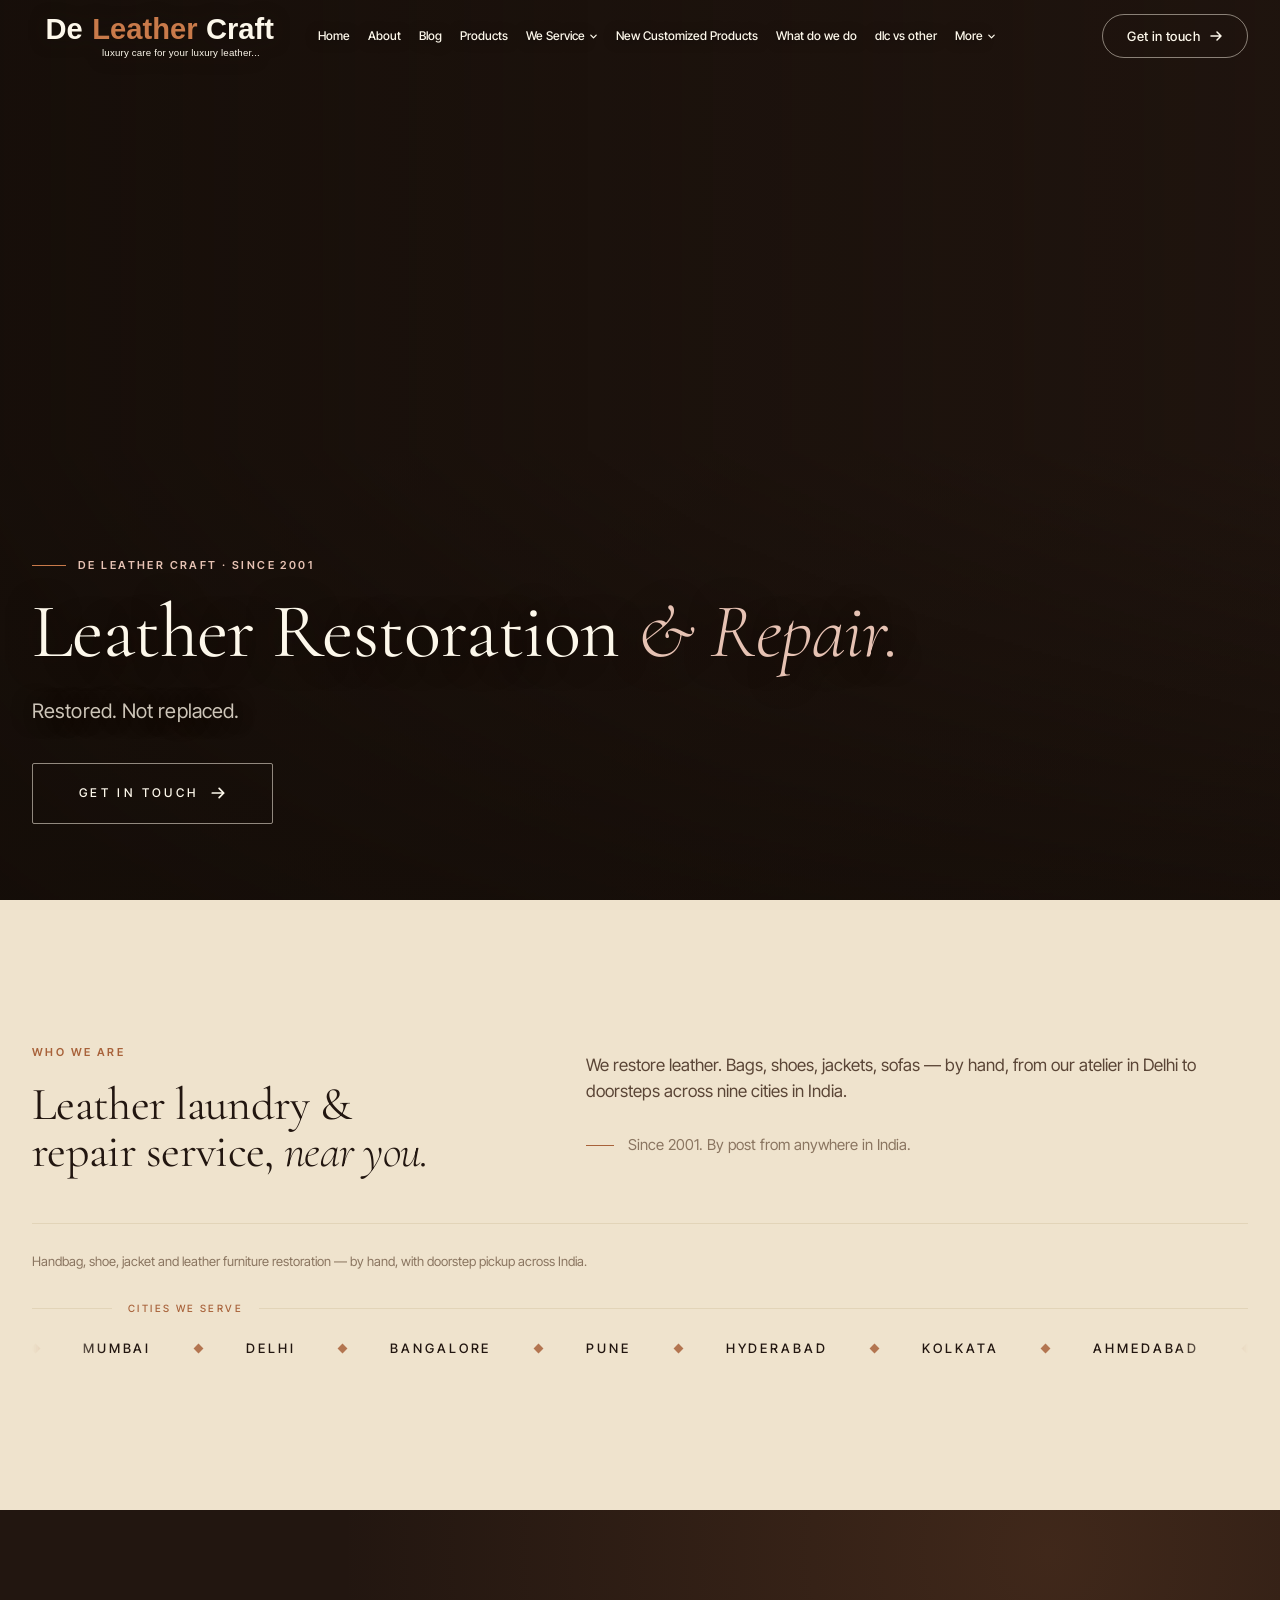
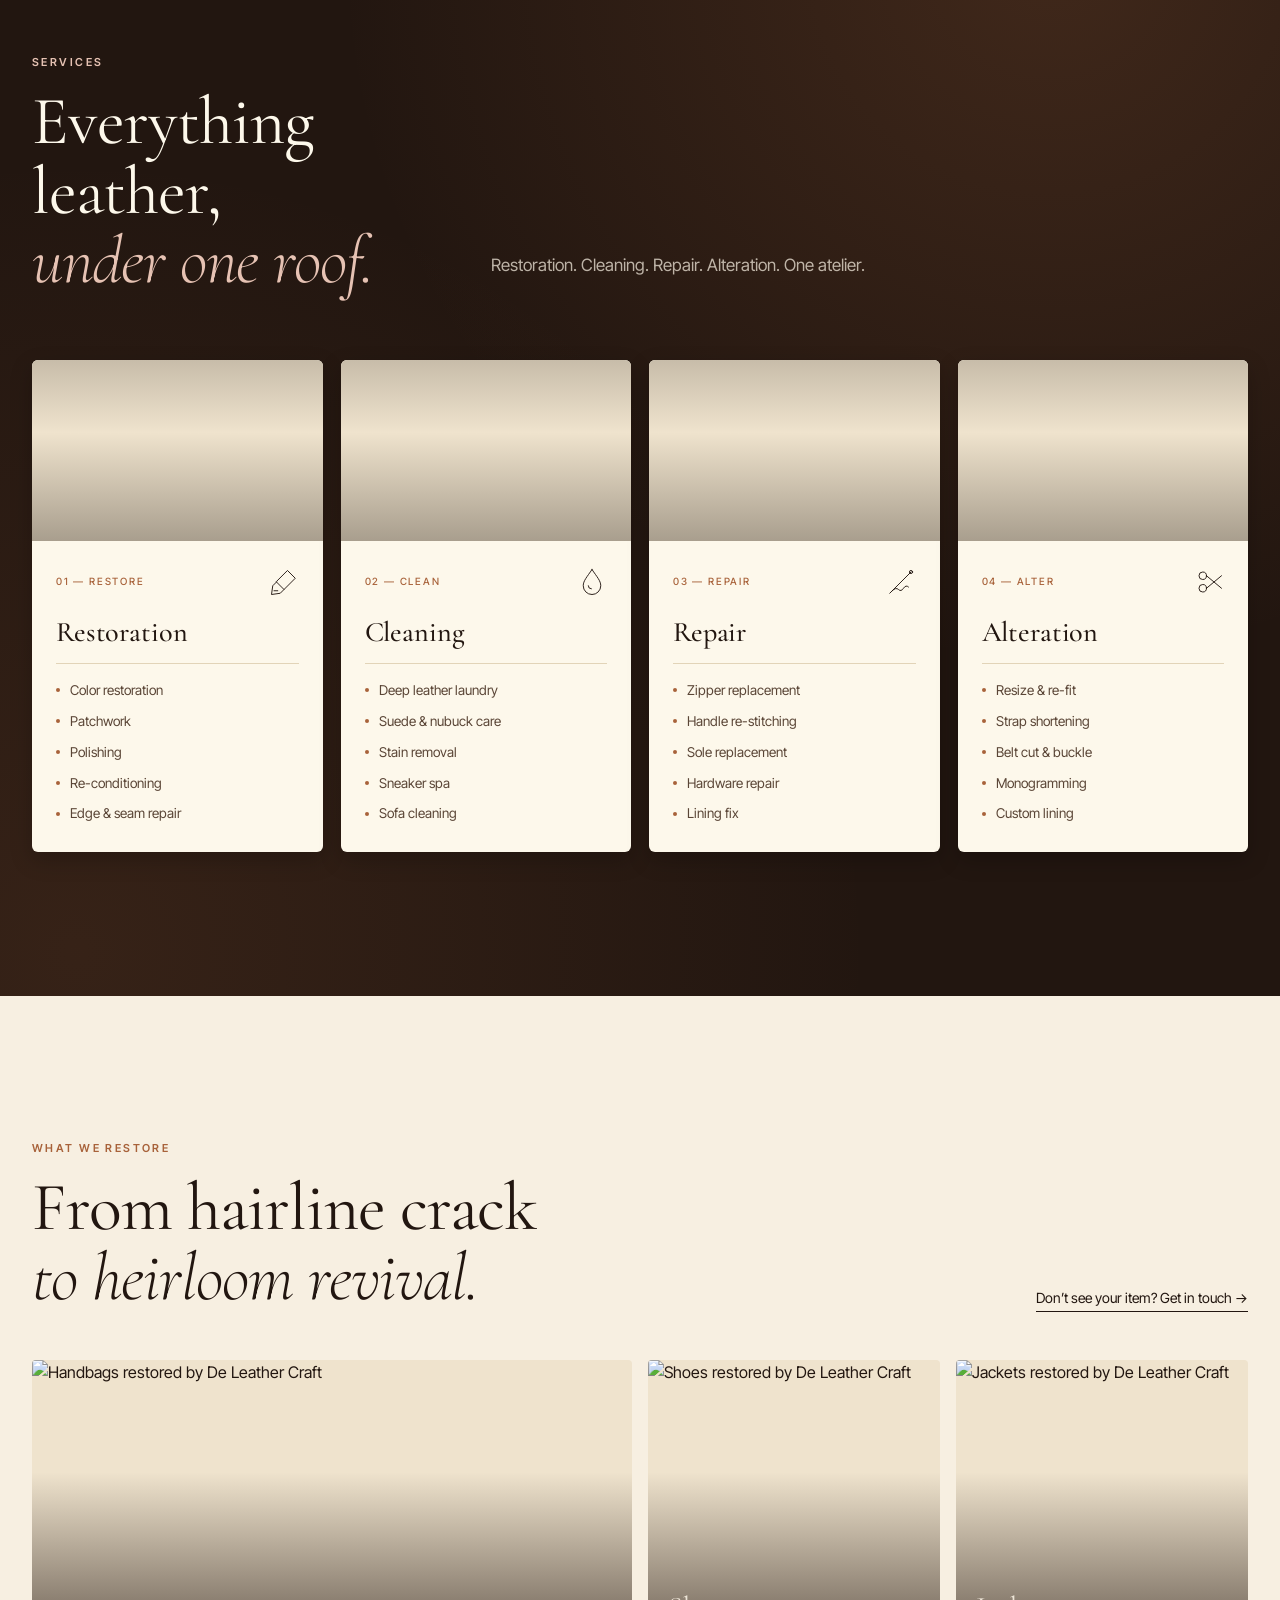
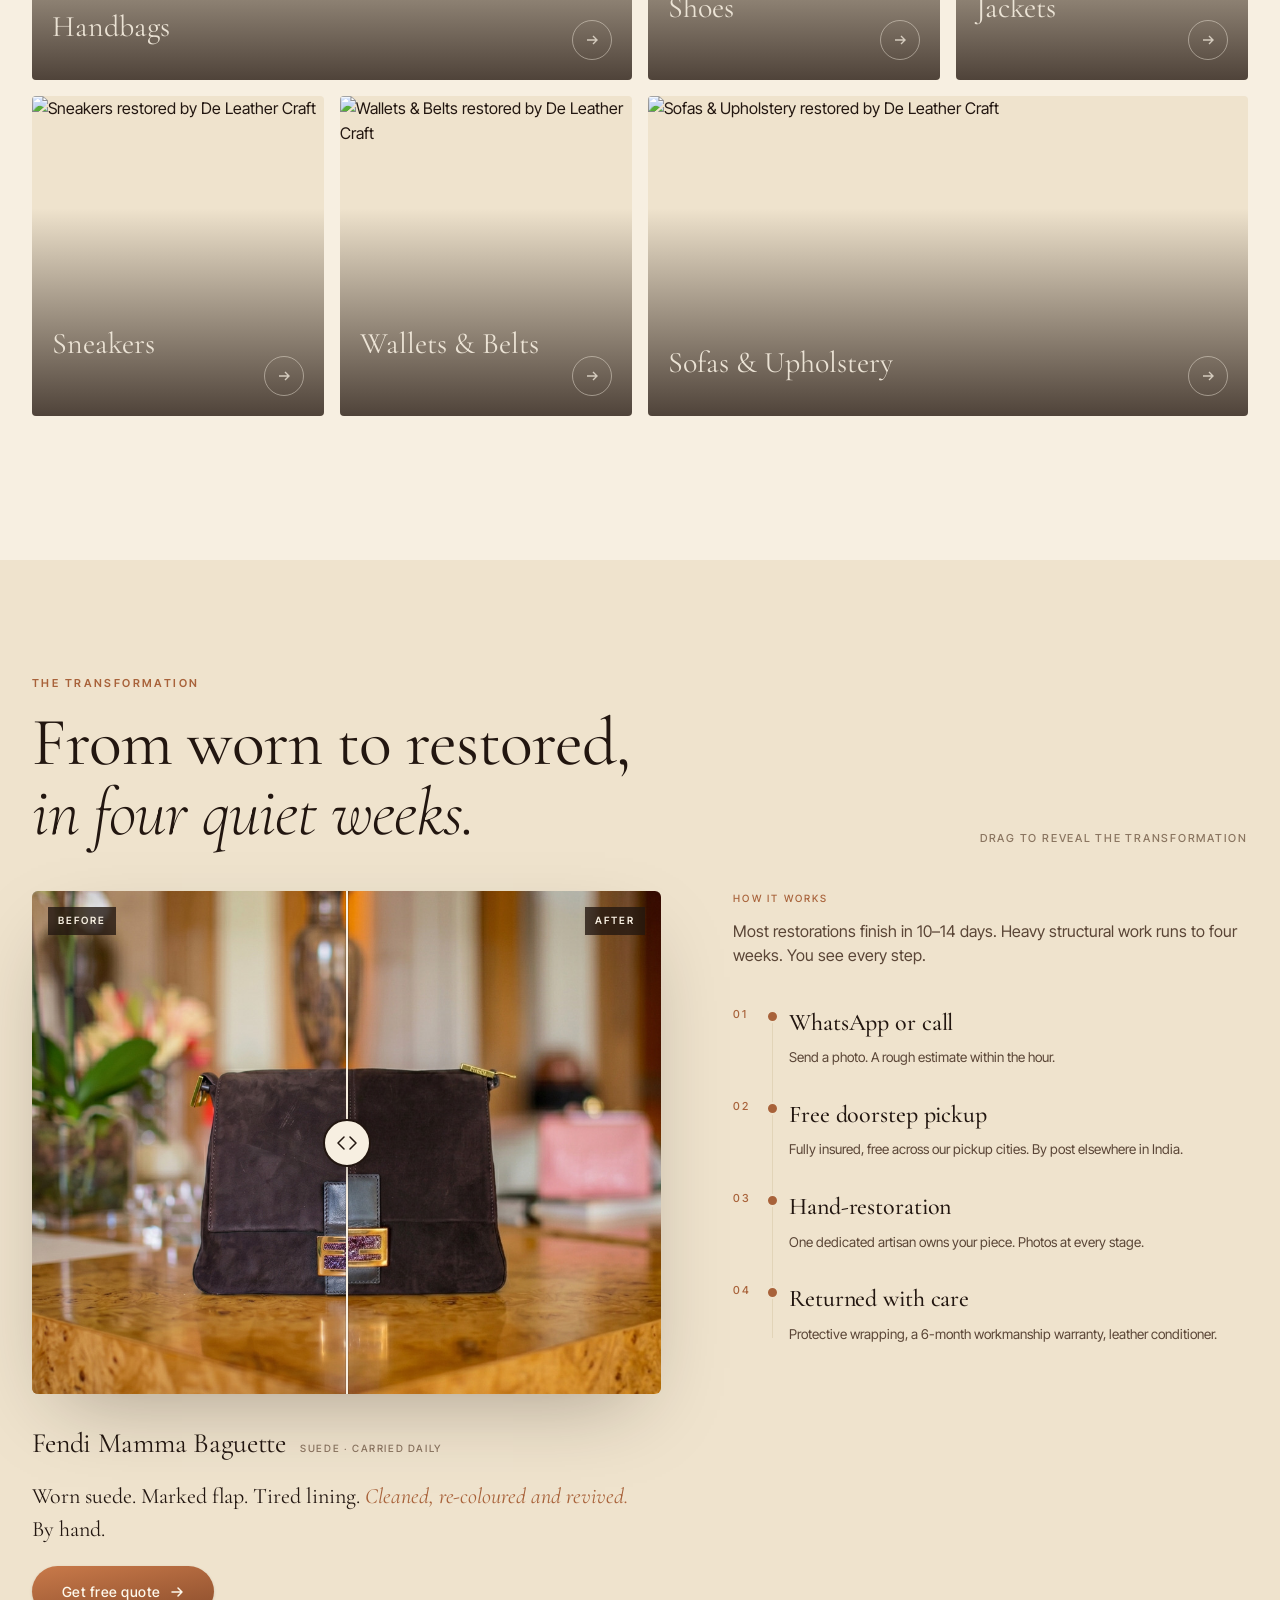
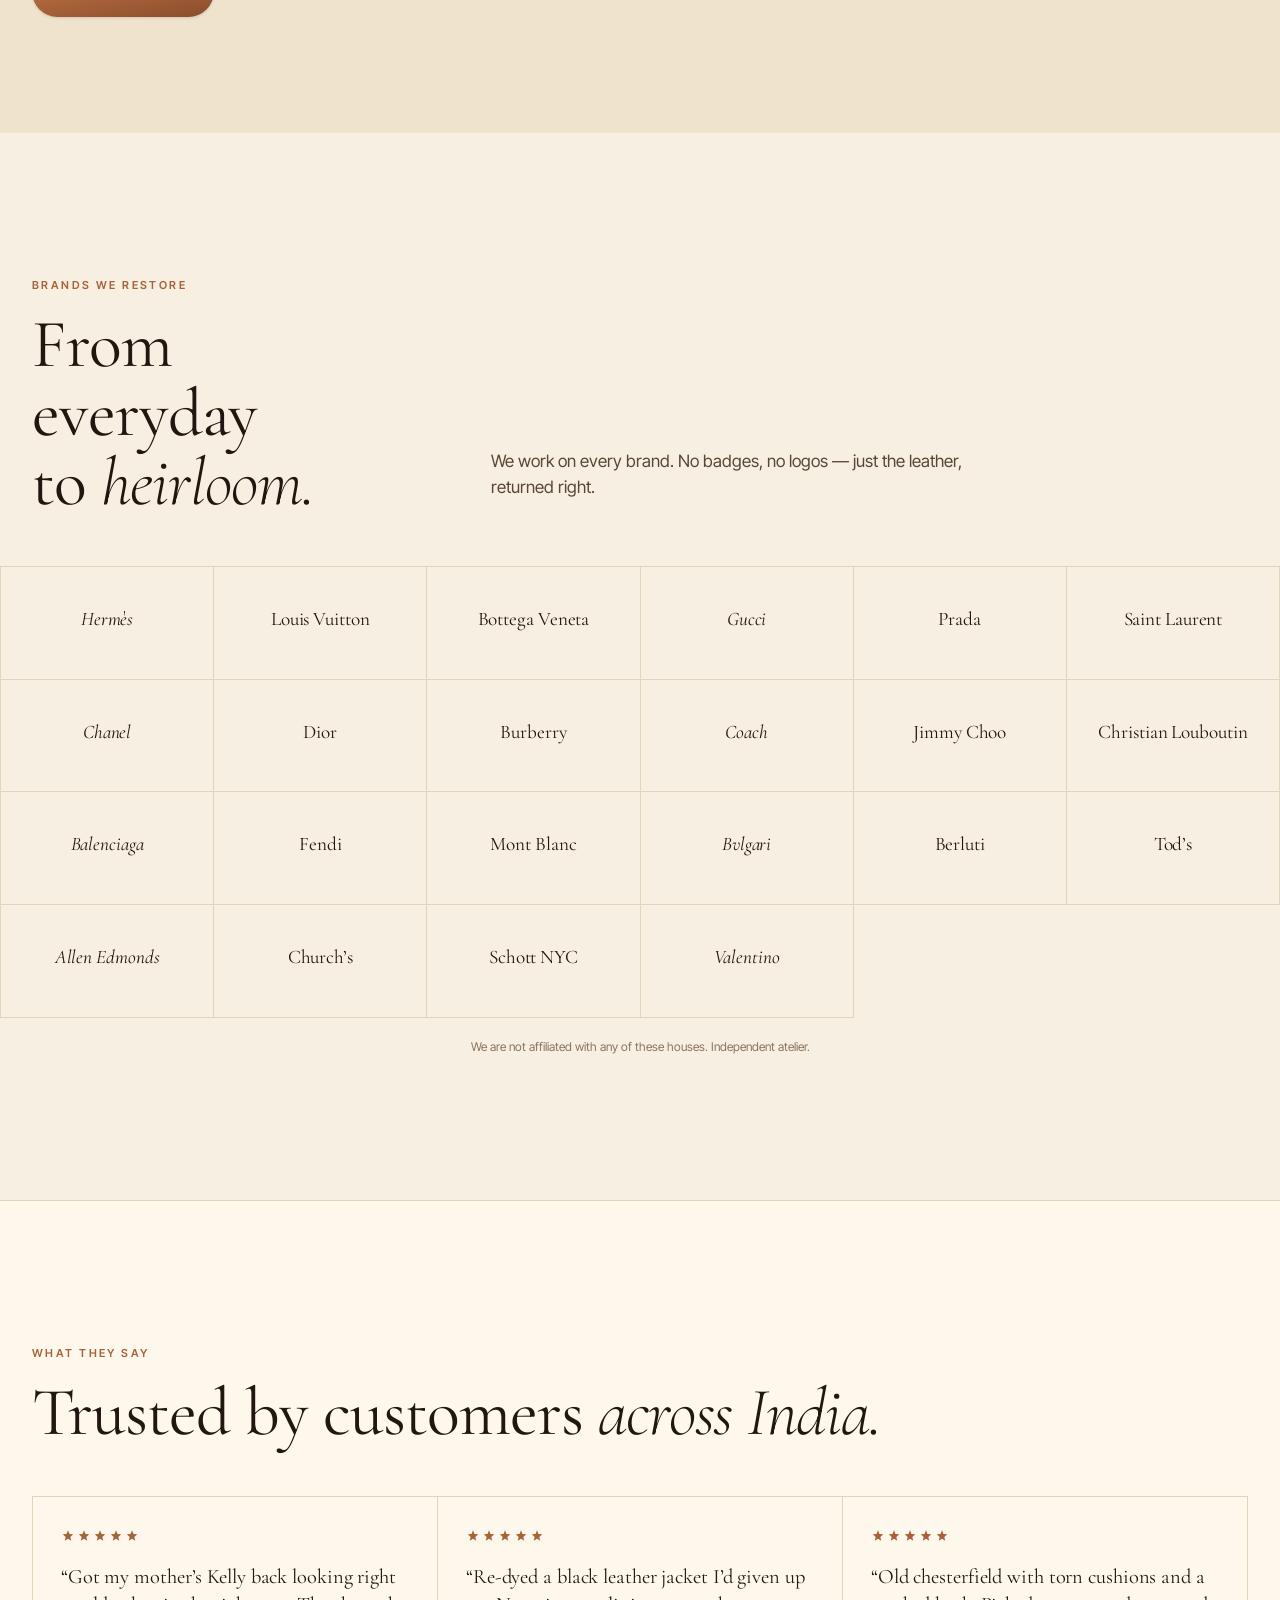
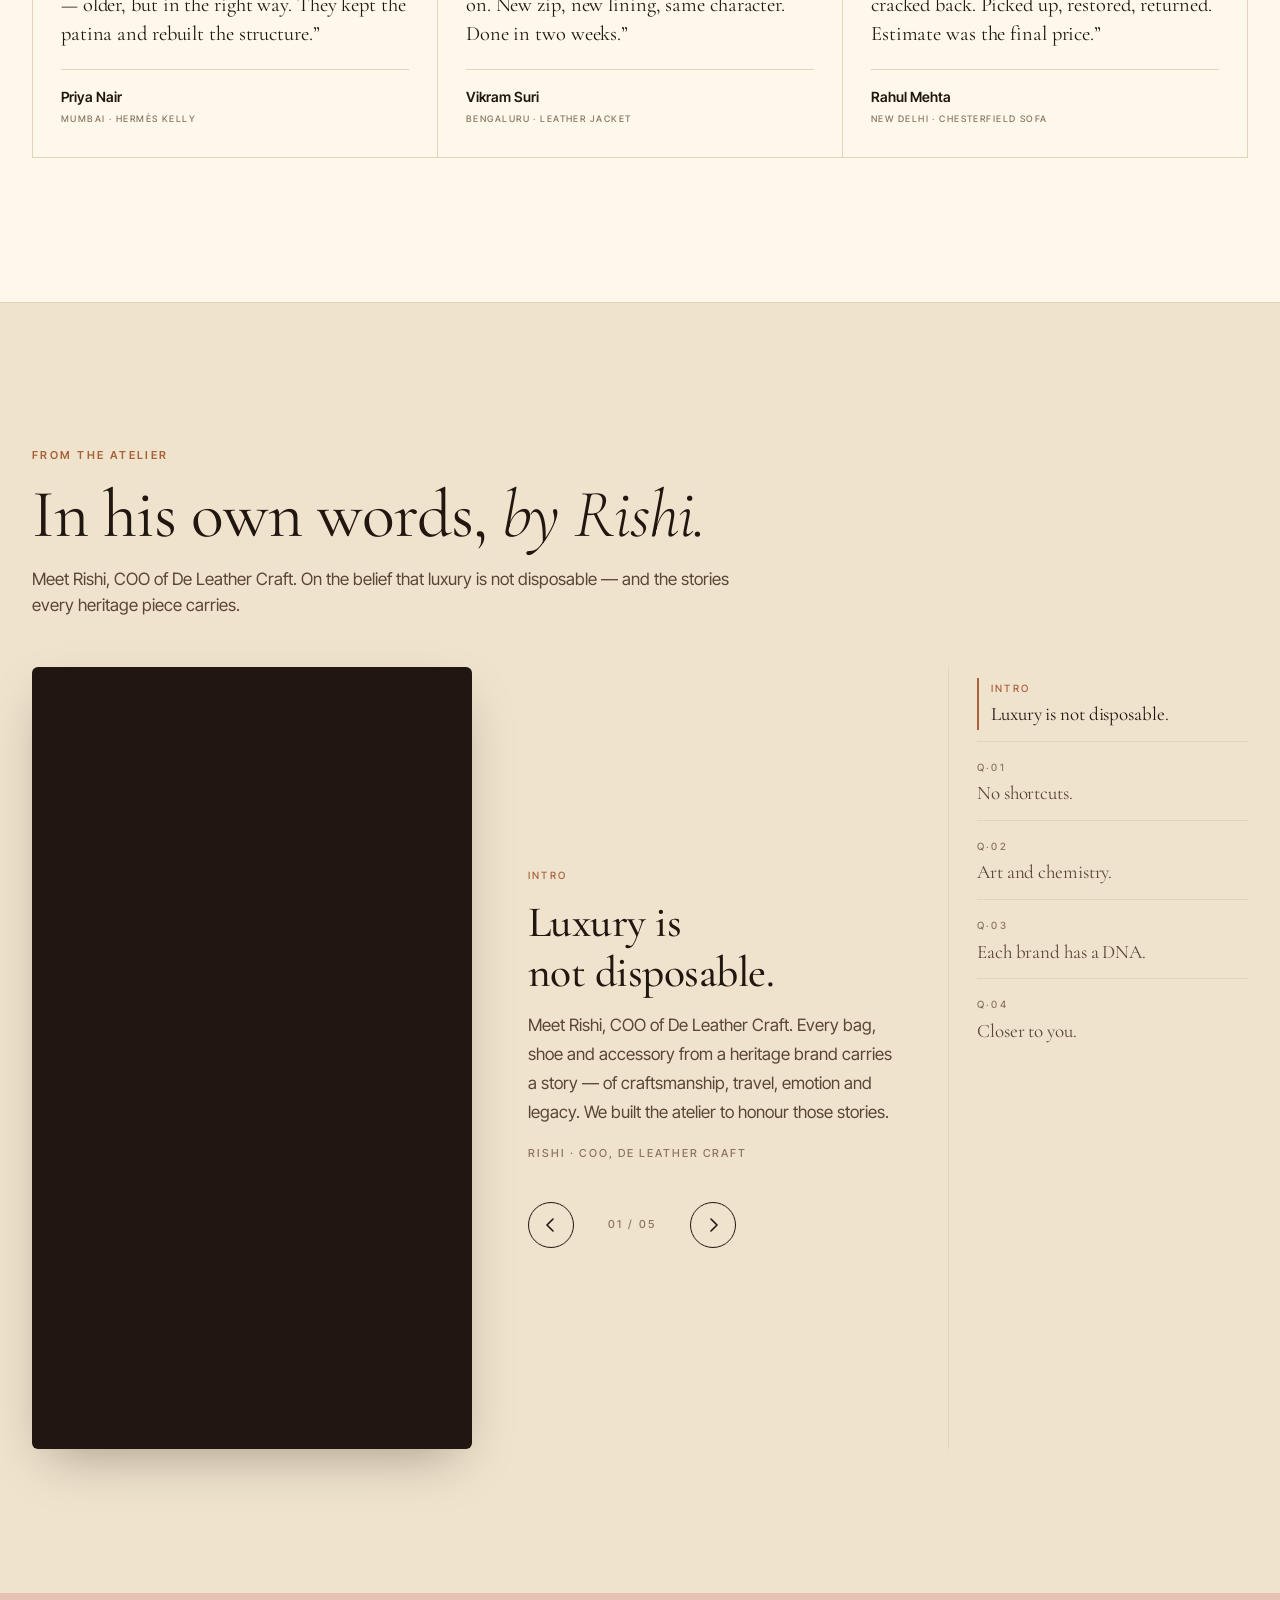
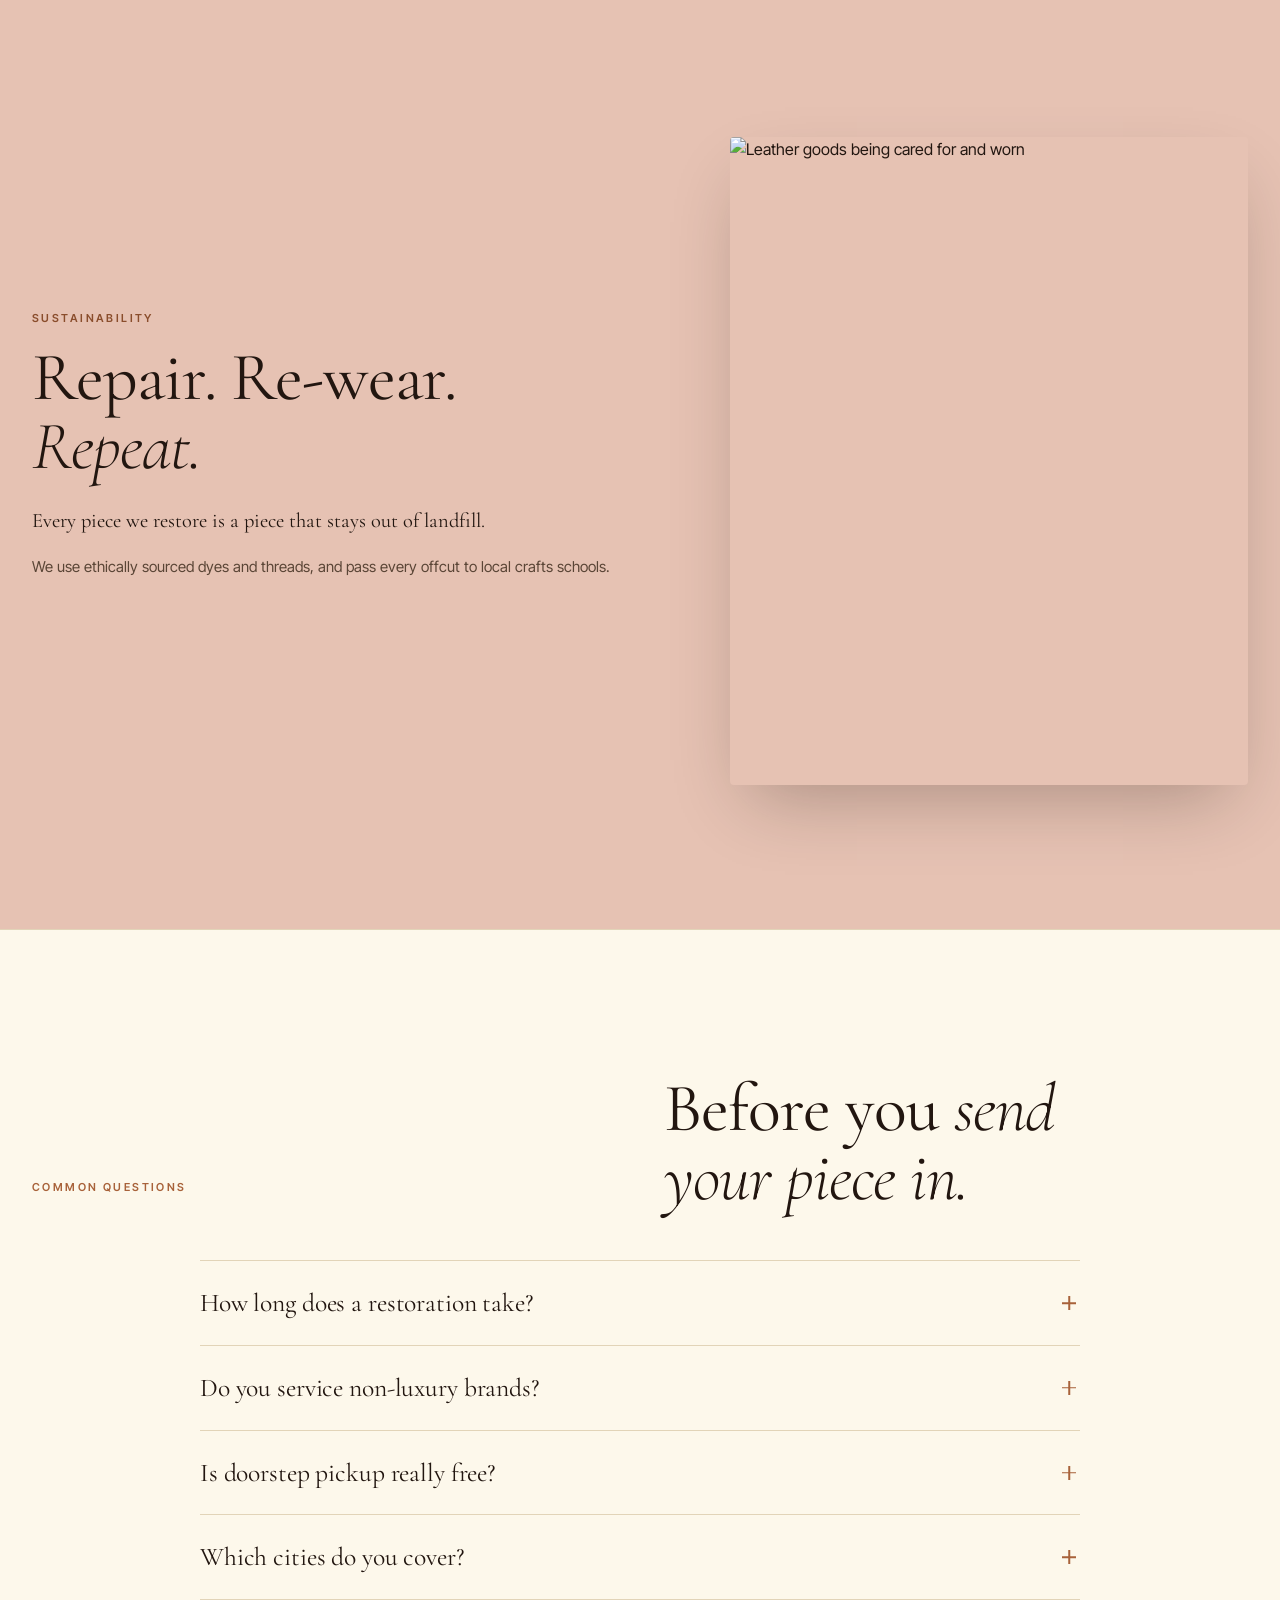
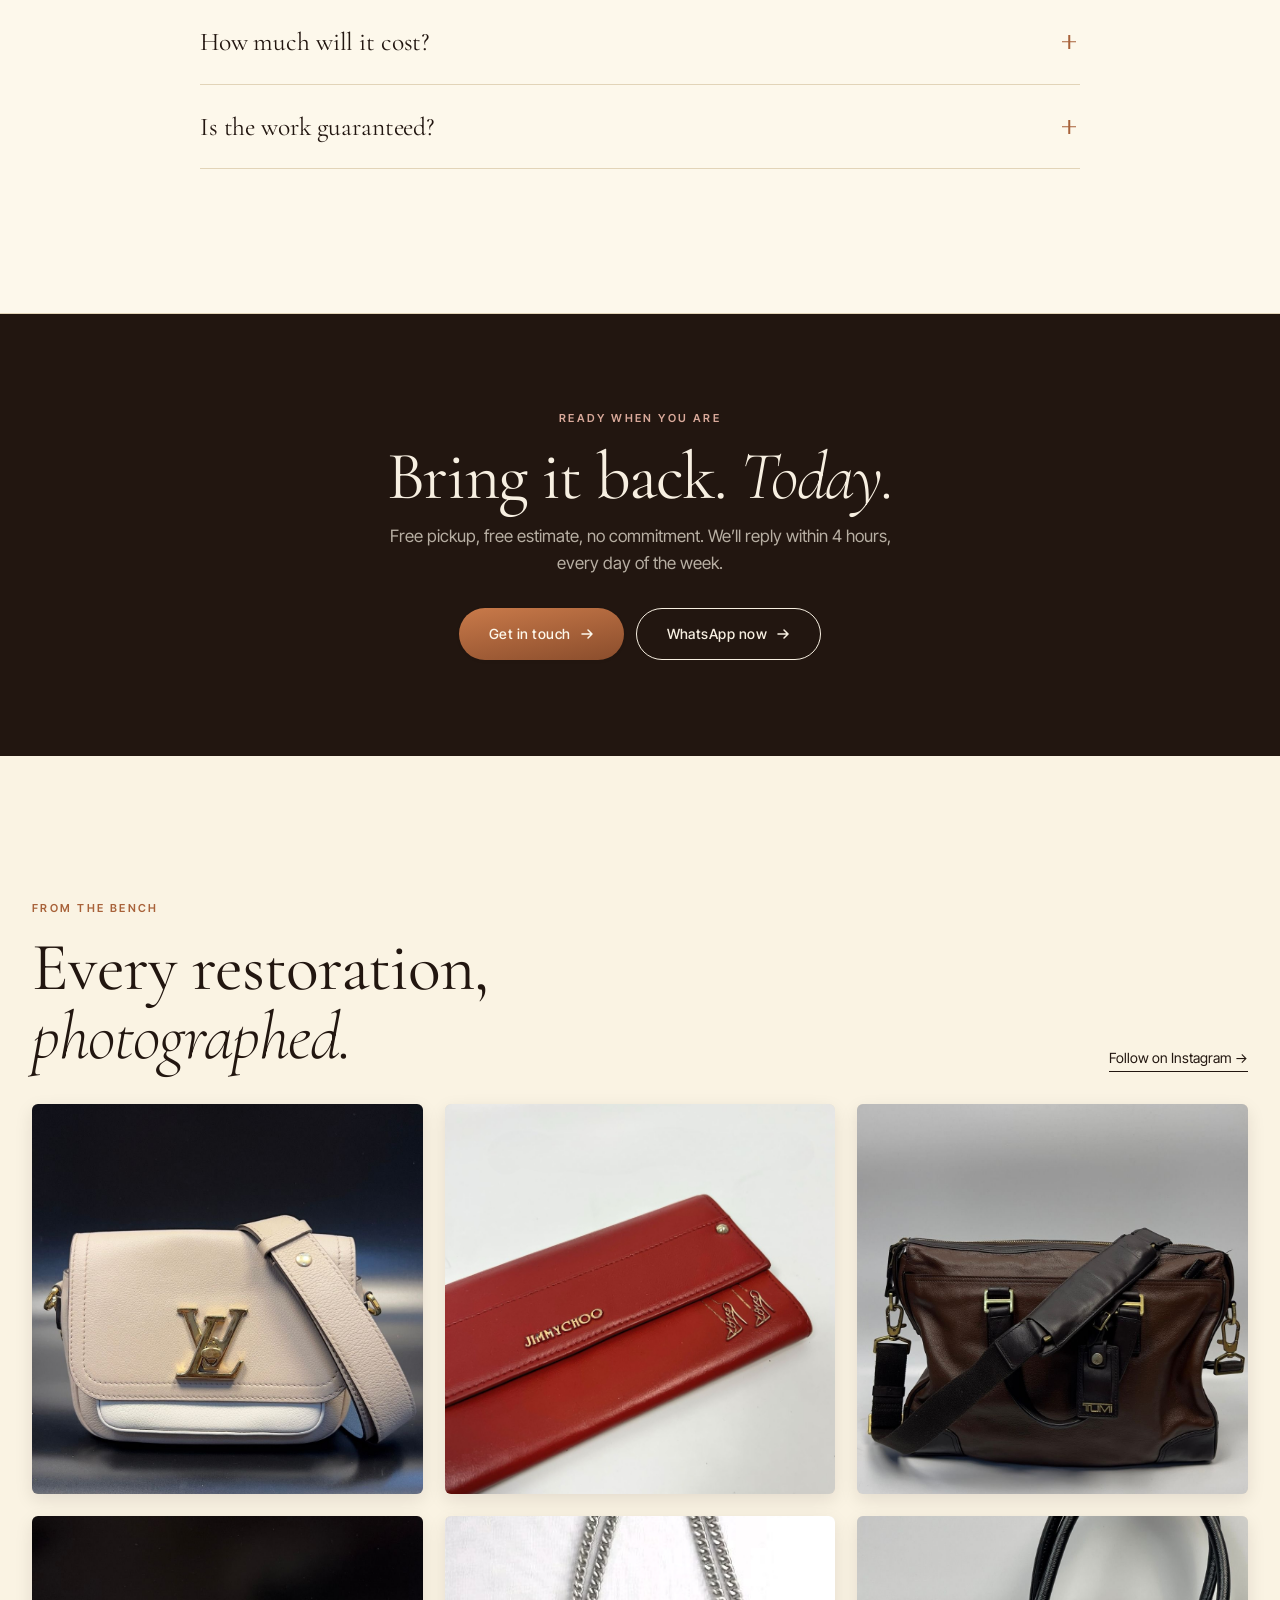
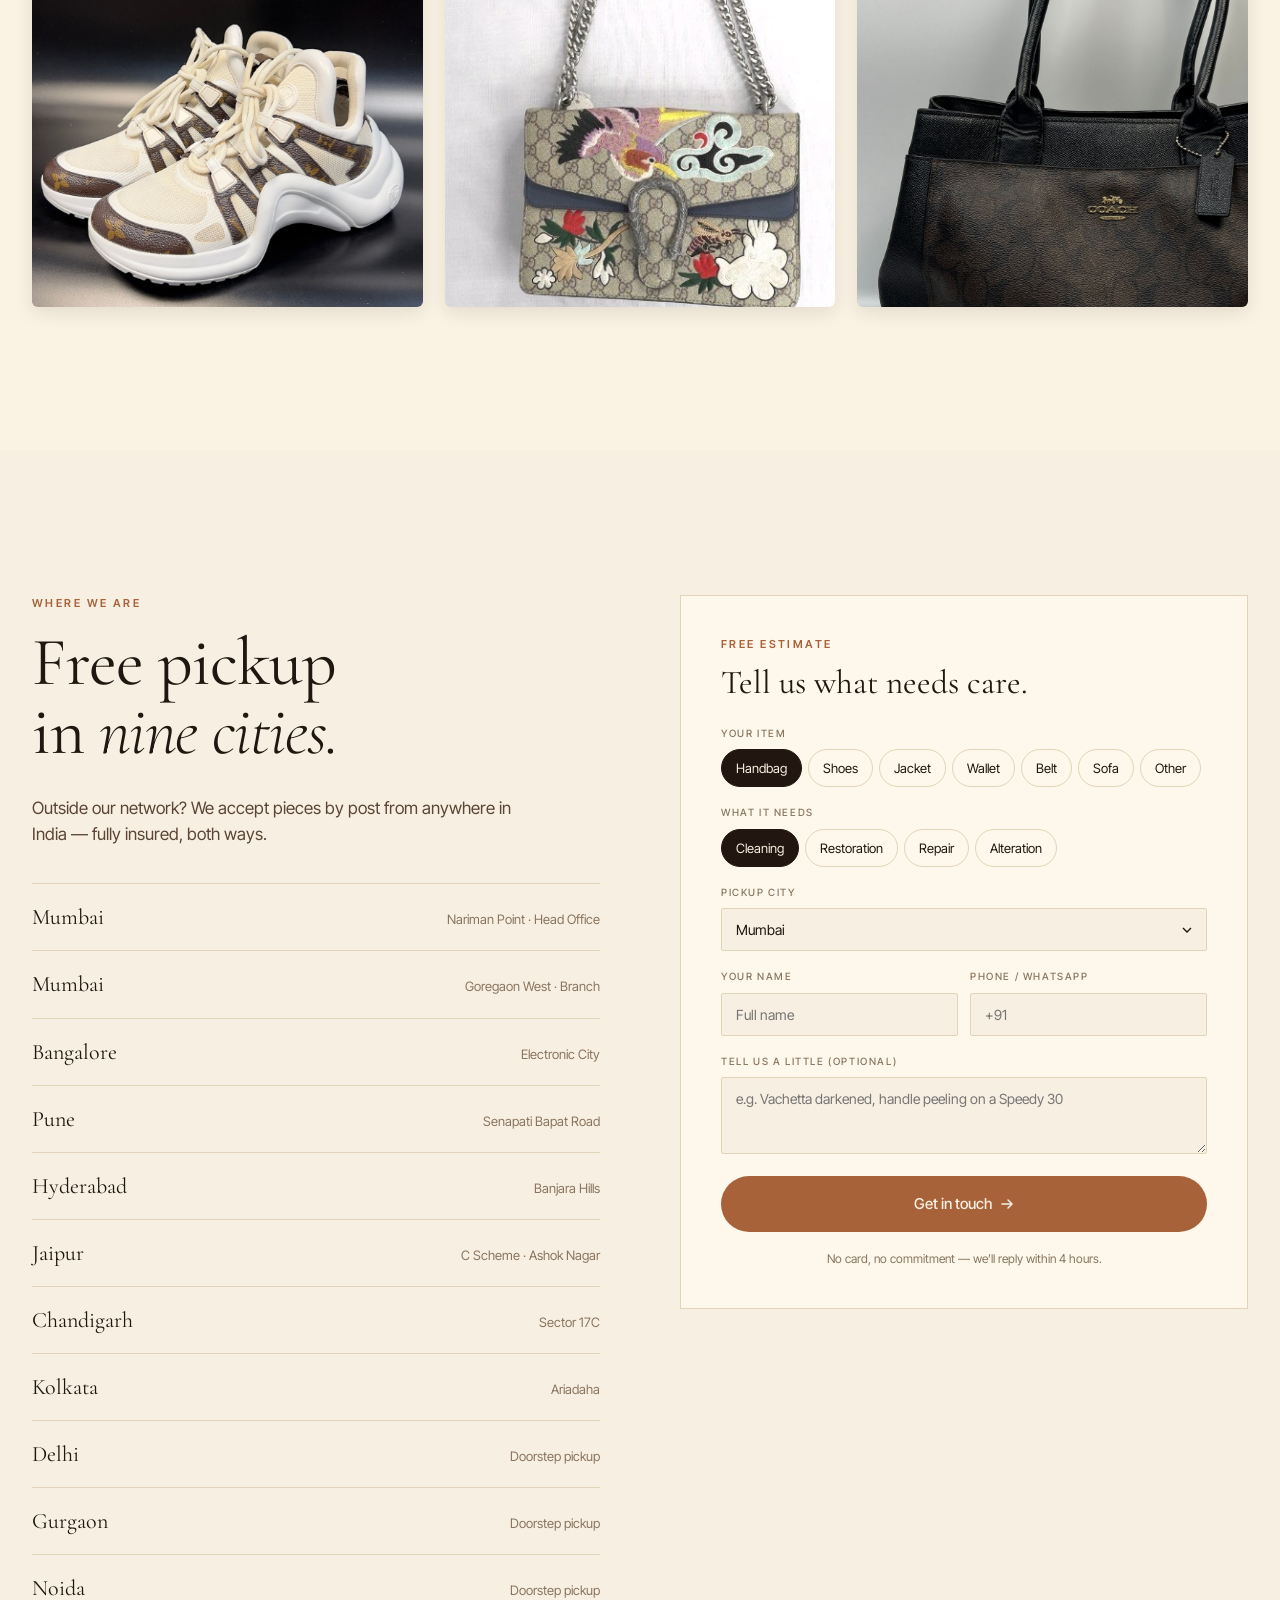
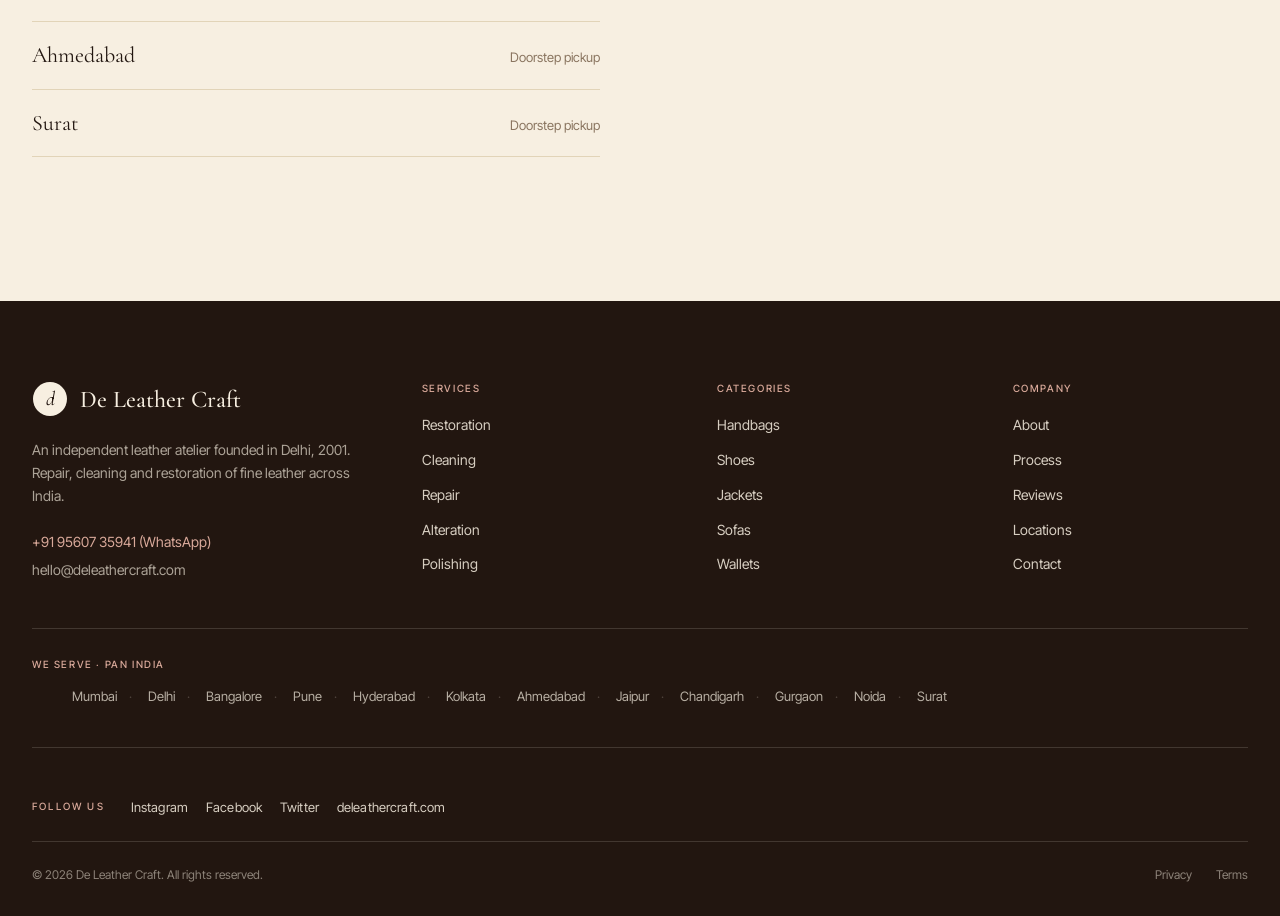
==== index.html @ 3e9c3c7e "Merge before/after + process, IG tiles to local images Merge - Before/after + process now live in on" ====
<!DOCTYPE html>
<html lang="en">
<head>
  <meta charset="UTF-8" />
  <meta name="viewport" content="width=device-width, initial-scale=1, viewport-fit=cover" />
  <title>De Leather Craft — Premium Leather Repair, Cleaning &amp; Restoration</title>
  <meta name="description" content="India's leather atelier since 2001. Premium repair, deep cleaning and restoration of luxury handbags, shoes, jackets and sofas. Doorstep pickup in 9 cities." />

  <!--
    Type system:
      - Display: Cormorant Garamond — refined serif, strong italics. Suits a luxury atelier brand.
      - Body: Inter Tight — compact modern sans, legible at small sizes.
  -->
  <link rel="preconnect" href="https://fonts.googleapis.com" />
  <link rel="preconnect" href="https://fonts.gstatic.com" crossorigin />
  <link rel="stylesheet" href="https://fonts.googleapis.com/css2?family=Cormorant+Garamond:ital,wght@0,300;0,400;0,500;0,600;0,700;1,300;1,400;1,500&family=Inter+Tight:wght@300;400;500;600;700&display=swap" />

  <link rel="stylesheet" href="style.css" />
</head>
<body>

  <!-- ======================================================================
       COMPONENT: Header / Navigation
       ====================================================================== -->
  <header class="site-header site-header--over-hero">
    <div class="wrap site-header__inner">

      <!-- Logo -->
      <a href="#" class="dlc-logo" aria-label="De Leather Craft — home">
        <svg class="dlc-logo__svg" xmlns="http://www.w3.org/2000/svg" viewBox="0 0 740 150" aria-hidden="true">
          <text y="85" font-size="84" font-family="'Montserrat','Century Gothic','Apple Gothic',sans-serif" font-weight="700">
            <tspan x="39" class="dlc-logo__charcoal">De</tspan>
            <tspan x="174" class="dlc-logo__tan">Leather</tspan>
            <tspan x="502" class="dlc-logo__charcoal">Craft</tspan>
          </text>
          <text x="202" y="132" font-size="28" font-family="'Montserrat','Century Gothic','Apple Gothic',sans-serif" font-weight="300" letter-spacing="0.5" class="dlc-logo__charcoal dlc-logo__tagline">
            luxury care for your luxury leather...
          </text>
        </svg>
      </a>

      <!-- Desktop navigation -->
      <nav class="nav-desktop" aria-label="Primary">
        <a href="#" class="nav-link">Home</a>
        <a href="#" class="nav-link">About</a>
        <a href="#" class="nav-link">Blog</a>
        <a href="#" class="nav-link">Products</a>

        <div class="nav-menu">
          <button type="button" class="nav-link" aria-haspopup="true">
            We Service
            <svg width="9" height="9" viewBox="0 0 10 10" aria-hidden="true"><path d="M2 3.5 L5 6.5 L8 3.5" stroke="currentColor" stroke-width="1.4" fill="none" stroke-linecap="round" stroke-linejoin="round" /></svg>
          </button>
          <div class="nav-panel">
            <a href="#" class="nav-panel-link">Leather Coat / Leather Jacket</a>
            <a href="#" class="nav-panel-link">Leather Bags</a>
            <a href="#" class="nav-panel-link">Shoes</a>
            <a href="#" class="nav-panel-link">Women Shoes</a>
            <a href="#" class="nav-panel-link">Belts Restoration</a>
            <a href="#" class="nav-panel-link">Wallets Restoration</a>
            <a href="#" class="nav-panel-link">Leather Sofa Cleaning &amp; Repair — Delhi NCR</a>
            <a href="#" class="nav-panel-link">Sneakers Restoration</a>
            <a href="#" class="nav-panel-link">Trolley Bag Repair</a>
          </div>
        </div>

        <a href="#" class="nav-link">New Customized Products</a>
        <a href="#" class="nav-link">What do we do</a>
        <a href="#" class="nav-link">dlc vs other</a>

        <div class="nav-menu">
          <button type="button" class="nav-link" aria-haspopup="true">
            More
            <svg width="9" height="9" viewBox="0 0 10 10" aria-hidden="true"><path d="M2 3.5 L5 6.5 L8 3.5" stroke="currentColor" stroke-width="1.4" fill="none" stroke-linecap="round" stroke-linejoin="round" /></svg>
          </button>
          <div class="nav-panel nav-panel--right">
            <a href="#" class="nav-panel-link">Testimonials</a>
            <a href="#" class="nav-panel-link">Terms and Conditions</a>
            <a href="#" class="nav-panel-link">Contact Us</a>
            <a href="#" class="nav-panel-link">Media</a>
            <a href="#" class="nav-panel-link">Area</a>
            <a href="#" class="nav-panel-link">Cobbler Shop Near Me | Cobbler Shoe Repair Service</a>
            <a href="#" class="nav-panel-link">Shoes Cleaning &amp; Drycleaning Near Me</a>
            <a href="#" class="nav-panel-link">Reviews</a>
          </div>
        </div>
      </nav>

      <!-- Desktop CTA -->
      <div class="nav-desktop-cta">
        <a href="#contact" class="btn btn--ghost">
          Get in touch
          <svg width="14" height="14" viewBox="0 0 14 14" aria-hidden="true"><path d="M2 7 L12 7 M8 3 L12 7 L8 11" stroke="currentColor" stroke-width="1.5" fill="none" stroke-linecap="round" stroke-linejoin="round" /></svg>
        </a>
      </div>

      <!-- Burger toggle (mobile) -->
      <button class="nav-burger" id="navBurger" aria-label="Toggle menu" aria-expanded="false" aria-controls="mobileNav">
        <svg width="18" height="14" viewBox="0 0 18 14" aria-hidden="true">
          <path id="burgerPath" d="M2 2 L16 2 M2 7 L16 7 M2 12 L16 12" stroke="currentColor" stroke-width="1.5" fill="none" stroke-linecap="round" />
        </svg>
      </button>
    </div>

    <!-- Mobile drawer -->
    <div class="mobile-nav" id="mobileNav">
      <ul class="mobile-nav__list">
        <li><a href="#" class="mobile-nav__link">Home</a></li>
        <li><a href="#" class="mobile-nav__link">About</a></li>
        <li><a href="#" class="mobile-nav__link">Blog</a></li>
        <li><a href="#" class="mobile-nav__link">Products</a></li>
        <li>
          <button type="button" class="mobile-nav__toggle" aria-expanded="false">
            We Service
            <span class="caret"><svg width="9" height="9" viewBox="0 0 10 10" aria-hidden="true"><path d="M2 3.5 L5 6.5 L8 3.5" stroke="currentColor" stroke-width="1.4" fill="none" stroke-linecap="round" stroke-linejoin="round" /></svg></span>
          </button>
          <ul class="mobile-nav__sub" hidden>
            <li><a href="#">Leather Coat / Leather Jacket</a></li>
            <li><a href="#">Leather Bags</a></li>
            <li><a href="#">Shoes</a></li>
            <li><a href="#">Women Shoes</a></li>
            <li><a href="#">Belts Restoration</a></li>
            <li><a href="#">Wallets Restoration</a></li>
            <li><a href="#">Leather Sofa Cleaning &amp; Repair — Delhi NCR</a></li>
            <li><a href="#">Sneakers Restoration</a></li>
            <li><a href="#">Trolley Bag Repair</a></li>
          </ul>
        </li>
        <li><a href="#" class="mobile-nav__link">New Customized Products</a></li>
        <li><a href="#" class="mobile-nav__link">What do we do</a></li>
        <li><a href="#" class="mobile-nav__link">dlc vs other</a></li>
        <li>
          <button type="button" class="mobile-nav__toggle" aria-expanded="false">
            More
            <span class="caret"><svg width="9" height="9" viewBox="0 0 10 10" aria-hidden="true"><path d="M2 3.5 L5 6.5 L8 3.5" stroke="currentColor" stroke-width="1.4" fill="none" stroke-linecap="round" stroke-linejoin="round" /></svg></span>
          </button>
          <ul class="mobile-nav__sub" hidden>
            <li><a href="#">Testimonials</a></li>
            <li><a href="#">Terms and Conditions</a></li>
            <li><a href="#">Contact Us</a></li>
            <li><a href="#">Media</a></li>
            <li><a href="#">Area</a></li>
            <li><a href="#">Cobbler Shop Near Me | Cobbler Shoe Repair Service</a></li>
            <li><a href="#">Shoes Cleaning &amp; Drycleaning Near Me</a></li>
            <li><a href="#">Reviews</a></li>
          </ul>
        </li>
      </ul>
      <div class="mobile-nav__cta">
        <a href="#contact" class="btn btn--primary btn--cognac btn--lg" style="justify-content:center;">
          Get in touch
          <svg width="14" height="14" viewBox="0 0 14 14" aria-hidden="true"><path d="M2 7 L12 7 M8 3 L12 7 L8 11" stroke="currentColor" stroke-width="1.5" fill="none" stroke-linecap="round" stroke-linejoin="round" /></svg>
        </a>
        <a href="https://wa.me/919560735941" target="_blank" rel="noopener noreferrer" class="mobile-nav__whatsapp">WhatsApp us</a>
      </div>
    </div>
  </header>

  <main>

    <!-- ====================================================================
         COMPONENT: Hero (video)
         ==================================================================== -->
    <section class="hero-video" id="heroVideo" aria-label="Leather restoration and repair by De Leather Craft">
      <video class="hero-video__bg" autoplay muted loop playsinline preload="auto">
        <source src="Promo-2.mp4" type="video/mp4" />
      </video>
      <div class="hero-video__shade"></div>

      <div class="wrap hero-video__inner">
        <div class="hero-video__eyebrow">
          <span class="rule"></span>
          <span class="eyebrow">De Leather Craft &middot; Since 2001</span>
        </div>

        <h1 class="hero-video__title">
          Leather Restoration <em>&amp; Repair.</em>
        </h1>

        <p class="hero-video__sub">Restored. Not replaced.</p>

        <div class="hero-video__actions">
          <a href="#contact" class="btn btn--hero btn--hero-xl">
            <span>Get In Touch</span>
            <svg width="14" height="14" viewBox="0 0 14 14" aria-hidden="true"><path d="M2 7 L12 7 M8 3 L12 7 L8 11" stroke="currentColor" stroke-width="1.5" fill="none" stroke-linecap="round" stroke-linejoin="round" /></svg>
          </a>
        </div>
      </div>
    </section>


    <!-- ====================================================================
         COMPONENT: Intro
         ==================================================================== -->
    <section class="section intro">
      <div class="wrap">
        <div class="intro-grid">
          <div>
            <div class="eyebrow">Who we are</div>
            <h2 class="section-title intro-title">
              Leather laundry &amp; repair service, <em>near you.</em>
            </h2>
          </div>

          <div class="intro-body">
            <p class="lede">
              We restore leather. Bags, shoes, jackets, sofas &mdash; by hand, from our
              atelier in Delhi to doorsteps across nine cities in India.
            </p>
            <p class="intro-note">
              <span class="intro-rule" aria-hidden="true"></span>
              Since 2001. By post from anywhere in India.
            </p>
          </div>
        </div>

        <div class="intro-seo">
          <p>
            Handbag, shoe, jacket and leather furniture restoration &mdash; by hand,
            with doorstep pickup across India.
          </p>

          <div class="intro-seo__bridge">
            <span class="intro-seo__rule" aria-hidden="true"></span>
            <span class="mono intro-seo__label">Cities we serve</span>
            <span class="intro-seo__rule" aria-hidden="true"></span>
          </div>

          <div class="city-marquee" aria-label="Doorstep pickup cities across India">
            <div class="city-marquee__track">
              <!-- listed twice for a seamless infinite loop -->
              <span>Mumbai</span><span>Delhi</span><span>Bangalore</span><span>Pune</span><span>Hyderabad</span><span>Kolkata</span><span>Ahmedabad</span><span>Jaipur</span><span>Chandigarh</span><span>Gurgaon</span><span>Noida</span><span>Surat</span><span>Amritsar</span><span>Jalandhar</span><span aria-hidden="true">Mumbai</span><span aria-hidden="true">Delhi</span><span aria-hidden="true">Bangalore</span><span aria-hidden="true">Pune</span><span aria-hidden="true">Hyderabad</span><span aria-hidden="true">Kolkata</span><span aria-hidden="true">Ahmedabad</span><span aria-hidden="true">Jaipur</span><span aria-hidden="true">Chandigarh</span><span aria-hidden="true">Gurgaon</span><span aria-hidden="true">Noida</span><span aria-hidden="true">Surat</span><span aria-hidden="true">Amritsar</span><span aria-hidden="true">Jalandhar</span>
            </div>
          </div>
        </div>
      </div>
    </section>


    <!-- ====================================================================
         COMPONENT: Services list
         ==================================================================== -->
    <section class="section services services--rich" id="services">
      <div class="wrap">
        <div class="services-head">
          <div>
            <div class="eyebrow">Services</div>
            <h2 class="section-title">
              Everything leather, <br />
              <em>under one roof.</em>
            </h2>
          </div>
          <p class="lede">
            Restoration. Cleaning. Repair. Alteration. One atelier.
          </p>
        </div>

        <div class="services-grid">

          <article class="services-col">
            <div class="services-col__media" style="background-image: url('https://images.unsplash.com/photo-1554825959-e9a6670d4f18?w=900&q=80&auto=format&fit=crop');"></div>
            <div class="services-col__body">
              <div class="services-col__head">
                <span class="mono services-col__num">01 &mdash; Restore</span>
                <svg class="services-col__icon" viewBox="0 0 48 48" fill="none" stroke="currentColor" stroke-width="1.5" stroke-linecap="round" stroke-linejoin="round" aria-hidden="true">
                  <path d="M30 6 L42 18 L24 36 L12 24 Z" />
                  <path d="M12 24 L6 30 L4 44 L18 42 L24 36" />
                  <path d="M8 38 L14 38" />
                </svg>
              </div>
              <h3>Restoration</h3>
              <ul>
                <li>Color restoration</li>
                <li>Patchwork</li>
                <li>Polishing</li>
                <li>Re-conditioning</li>
                <li>Edge &amp; seam repair</li>
              </ul>
            </div>
          </article>

          <article class="services-col">
            <div class="services-col__media" style="background-image: url('https://images.unsplash.com/photo-1548036328-c9fa89d128fa?w=900&q=80&auto=format&fit=crop');"></div>
            <div class="services-col__body">
              <div class="services-col__head">
                <span class="mono services-col__num">02 &mdash; Clean</span>
                <svg class="services-col__icon" viewBox="0 0 48 48" fill="none" stroke="currentColor" stroke-width="1.5" stroke-linecap="round" stroke-linejoin="round" aria-hidden="true">
                  <path d="M24 4 C 32 16, 38 22, 38 30 A 14 14 0 0 1 10 30 C 10 22, 16 16, 24 4 Z" />
                  <path d="M18 30 A 5 5 0 0 0 23 35" />
                </svg>
              </div>
              <h3>Cleaning</h3>
              <ul>
                <li>Deep leather laundry</li>
                <li>Suede &amp; nubuck care</li>
                <li>Stain removal</li>
                <li>Sneaker spa</li>
                <li>Sofa cleaning</li>
              </ul>
            </div>
          </article>

          <article class="services-col">
            <div class="services-col__media" style="background-image: url('https://images.unsplash.com/photo-1647502191516-68a4f8c74ed4?w=900&q=80&auto=format&fit=crop');"></div>
            <div class="services-col__body">
              <div class="services-col__head">
                <span class="mono services-col__num">03 &mdash; Repair</span>
                <svg class="services-col__icon" viewBox="0 0 48 48" fill="none" stroke="currentColor" stroke-width="1.5" stroke-linecap="round" stroke-linejoin="round" aria-hidden="true">
                  <line x1="6" y1="42" x2="40" y2="8" />
                  <circle cx="40" cy="8" r="2.5" />
                  <path d="M10 38 Q 16 32 20 36 Q 24 40 28 34 Q 32 28 36 32" />
                </svg>
              </div>
              <h3>Repair</h3>
              <ul>
                <li>Zipper replacement</li>
                <li>Handle re-stitching</li>
                <li>Sole replacement</li>
                <li>Hardware repair</li>
                <li>Lining fix</li>
              </ul>
            </div>
          </article>

          <article class="services-col">
            <div class="services-col__media" style="background-image: url('https://images.unsplash.com/photo-1628483211662-9bcc692c46dc?w=900&q=80&auto=format&fit=crop');"></div>
            <div class="services-col__body">
              <div class="services-col__head">
                <span class="mono services-col__num">04 &mdash; Alter</span>
                <svg class="services-col__icon" viewBox="0 0 48 48" fill="none" stroke="currentColor" stroke-width="1.5" stroke-linecap="round" stroke-linejoin="round" aria-hidden="true">
                  <circle cx="14" cy="14" r="6" />
                  <circle cx="14" cy="34" r="6" />
                  <line x1="20" y1="14" x2="44" y2="34" />
                  <line x1="20" y1="34" x2="44" y2="14" />
                </svg>
              </div>
              <h3>Alteration</h3>
              <ul>
                <li>Resize &amp; re-fit</li>
                <li>Strap shortening</li>
                <li>Belt cut &amp; buckle</li>
                <li>Monogramming</li>
                <li>Custom lining</li>
              </ul>
            </div>
          </article>

        </div>
      </div>
    </section>


    <!-- ====================================================================
         COMPONENT: Category grid
         ==================================================================== -->
    <section class="section category-grid" id="categories">
      <div class="wrap">
        <div class="cat-head">
          <div>
            <div class="eyebrow">What we restore</div>
            <h2 class="section-title">
              From hairline crack <br />
              <em>to heirloom revival.</em>
            </h2>
          </div>
          <a href="#contact" class="cat-head__link">Don&rsquo;t see your item? Get in touch →</a>
        </div>

        <div class="cat-grid">

          <a href="#contact" class="cat-card cat-card--wide">
            <div class="cat-card__media"><img src="https://images.unsplash.com/photo-1591561954557-26941169b49e?w=1200&q=80&auto=format&fit=crop" alt="Handbags restored by De Leather Craft" loading="lazy" /></div>
            <div class="cat-card__shade"></div>
            <div class="cat-meta">
              <div>
                <div class="cat-name">Handbags</div>
                <div class="cat-blurb">Birkin to Speedy — colour, stitch, handle, hardware.</div>
              </div>
              <div class="cat-arrow"><svg width="14" height="14" viewBox="0 0 14 14"><path d="M2 7 L12 7 M8 3 L12 7 L8 11" stroke="currentColor" stroke-width="1.4" fill="none" /></svg></div>
            </div>
          </a>

          <a href="#contact" class="cat-card">
            <div class="cat-card__media"><img src="https://images.unsplash.com/photo-1582897085656-c636d006a246?w=1200&q=80&auto=format&fit=crop" alt="Shoes restored by De Leather Craft" loading="lazy" /></div>
            <div class="cat-card__shade"></div>
            <div class="cat-meta">
              <div>
                <div class="cat-name">Shoes</div>
                <div class="cat-blurb">Resoling, re-dyeing, edge work, heel replacement.</div>
              </div>
              <div class="cat-arrow"><svg width="14" height="14" viewBox="0 0 14 14"><path d="M2 7 L12 7 M8 3 L12 7 L8 11" stroke="currentColor" stroke-width="1.4" fill="none" /></svg></div>
            </div>
          </a>

          <a href="#contact" class="cat-card">
            <div class="cat-card__media"><img src="https://images.unsplash.com/photo-1551028719-00167b16eac5?w=1200&q=80&auto=format&fit=crop" alt="Jackets restored by De Leather Craft" loading="lazy" /></div>
            <div class="cat-card__shade"></div>
            <div class="cat-meta">
              <div>
                <div class="cat-name">Jackets</div>
                <div class="cat-blurb">Re-conditioning, zipper, lining, structural patches.</div>
              </div>
              <div class="cat-arrow"><svg width="14" height="14" viewBox="0 0 14 14"><path d="M2 7 L12 7 M8 3 L12 7 L8 11" stroke="currentColor" stroke-width="1.4" fill="none" /></svg></div>
            </div>
          </a>

          <a href="#contact" class="cat-card">
            <div class="cat-card__media"><img src="https://images.unsplash.com/photo-1549298916-b41d501d3772?w=1200&q=80&auto=format&fit=crop" alt="Sneakers restored by De Leather Craft" loading="lazy" /></div>
            <div class="cat-card__shade"></div>
            <div class="cat-meta">
              <div>
                <div class="cat-name">Sneakers</div>
                <div class="cat-blurb">Sole whitening, mesh, midsole — your daily kicks.</div>
              </div>
              <div class="cat-arrow"><svg width="14" height="14" viewBox="0 0 14 14"><path d="M2 7 L12 7 M8 3 L12 7 L8 11" stroke="currentColor" stroke-width="1.4" fill="none" /></svg></div>
            </div>
          </a>

          <a href="#contact" class="cat-card">
            <div class="cat-card__media"><img src="https://images.unsplash.com/photo-1627123424574-724758594e93?w=1200&q=80&auto=format&fit=crop" alt="Wallets &amp; Belts restored by De Leather Craft" loading="lazy" /></div>
            <div class="cat-card__shade"></div>
            <div class="cat-meta">
              <div>
                <div class="cat-name">Wallets &amp; Belts</div>
                <div class="cat-blurb">Edge re-finishing, monogram, hardware swap.</div>
              </div>
              <div class="cat-arrow"><svg width="14" height="14" viewBox="0 0 14 14"><path d="M2 7 L12 7 M8 3 L12 7 L8 11" stroke="currentColor" stroke-width="1.4" fill="none" /></svg></div>
            </div>
          </a>

          <a href="#contact" class="cat-card cat-card--wide">
            <div class="cat-card__media"><img src="https://images.unsplash.com/photo-1567538096630-e0c55bd6374c?w=1400&q=80&auto=format&fit=crop" alt="Sofas &amp; Upholstery restored by De Leather Craft" loading="lazy" /></div>
            <div class="cat-card__shade"></div>
            <div class="cat-meta">
              <div>
                <div class="cat-name">Sofas &amp; Upholstery</div>
                <div class="cat-blurb">Chesterfield reupholstery, cushion patching, deep clean.</div>
              </div>
              <div class="cat-arrow"><svg width="14" height="14" viewBox="0 0 14 14"><path d="M2 7 L12 7 M8 3 L12 7 L8 11" stroke="currentColor" stroke-width="1.4" fill="none" /></svg></div>
            </div>
          </a>

        </div>
      </div>
    </section>


    <!-- ====================================================================
         COMPONENT: Before / After + Process (merged)
         The slider is the proof; the timeline underneath is the how.
         ==================================================================== -->
    <section class="section before-after before-after--feature" id="before-after">
      <div class="wrap">
        <div class="ba-head">
          <div>
            <div class="eyebrow">The transformation</div>
            <h2 class="section-title">
              From worn to restored, <br />
              <em>in four quiet weeks.</em>
            </h2>
          </div>
          <div class="mono ba-head__hint">Drag to reveal the transformation</div>
        </div>

        <!-- Slider — the proof -->
        <div class="ba-slider ba-slider--feature" id="baSlider">
          <img class="ba-after-img" src="after-fendi.jpg" alt="Fendi Mamma Baguette after restoration" draggable="false" />

          <div class="ba-before" id="baBefore">
            <img class="ba-before-img" src="before-fendi.jpg" alt="Fendi Mamma Baguette before restoration" draggable="false" />
          </div>

          <div class="ba-tag ba-tag--before">Before</div>
          <div class="ba-tag ba-tag--after">After</div>

          <div class="ba-divider" id="baDivider"></div>
          <div class="ba-handle" id="baHandle">
            <svg width="20" height="14" viewBox="0 0 20 14" aria-hidden="true"><path d="M7 1 L1 7 L7 13 M13 1 L19 7 L13 13" stroke="var(--ink)" stroke-width="1.5" fill="none" stroke-linecap="round" stroke-linejoin="round" /></svg>
          </div>
        </div>

        <!-- Story + CTA -->
        <div class="ba-story">
          <div class="ba-story__meta">
            <span class="ba-story__title">Fendi Mamma Baguette</span>
            <span class="mono ba-story__age">Suede &middot; carried daily</span>
          </div>
          <p class="ba-story__lede">
            Worn suede. Marked flap. Tired lining. <em>Cleaned, re-coloured and revived.</em> By hand.
          </p>
          <a href="#contact" class="btn btn--primary btn--cognac btn--lg">
            Get free quote
            <svg width="14" height="14" viewBox="0 0 14 14" aria-hidden="true"><path d="M2 7 L12 7 M8 3 L12 7 L8 11" stroke="currentColor" stroke-width="1.5" fill="none" stroke-linecap="round" stroke-linejoin="round" /></svg>
          </a>
        </div>

        <!-- Process timeline — the how -->
        <div class="ba-process" id="process">
          <div class="ba-process__head">
            <span class="mono ba-process__label">How it works</span>
            <p class="ba-process__lede">
              Most restorations finish in 10&ndash;14 days. Heavy structural work runs to four weeks.
              You see every step.
            </p>
          </div>

          <ol class="ba-process__steps">
            <li class="ba-process__step">
              <span class="mono ba-process__num">01</span>
              <h3 class="ba-process__title">WhatsApp or call</h3>
              <p>Send a photo. A rough estimate within the hour.</p>
            </li>
            <li class="ba-process__step">
              <span class="mono ba-process__num">02</span>
              <h3 class="ba-process__title">Free doorstep pickup</h3>
              <p>Fully insured, free across our pickup cities. By post elsewhere in India.</p>
            </li>
            <li class="ba-process__step">
              <span class="mono ba-process__num">03</span>
              <h3 class="ba-process__title">Hand-restoration</h3>
              <p>One dedicated artisan owns your piece. Photos at every stage.</p>
            </li>
            <li class="ba-process__step">
              <span class="mono ba-process__num">04</span>
              <h3 class="ba-process__title">Returned with care</h3>
              <p>Protective wrapping, a 6-month workmanship warranty, leather conditioner.</p>
            </li>
          </ol>
        </div>
      </div>
    </section>


    <!-- ====================================================================
         COMPONENT: Brands
         ==================================================================== -->
    <section class="section brands" id="brands">
      <div class="wrap">
        <div class="brands-head">
          <div>
            <div class="eyebrow">Brands we restore</div>
            <h2 class="section-title">
              From everyday <br />
              to <em>heirloom.</em>
            </h2>
          </div>
          <p class="lede">
            We work on every brand. No badges, no logos &mdash; just the leather, returned right.
          </p>
        </div>

        <div class="brands-grid">
          <div class="brands-cell"><span class="brand-name brand-name--italic">Hermès</span></div>
          <div class="brands-cell"><span class="brand-name">Louis Vuitton</span></div>
          <div class="brands-cell"><span class="brand-name">Bottega Veneta</span></div>
          <div class="brands-cell"><span class="brand-name brand-name--italic">Gucci</span></div>
          <div class="brands-cell"><span class="brand-name">Prada</span></div>
          <div class="brands-cell"><span class="brand-name">Saint Laurent</span></div>
          <div class="brands-cell"><span class="brand-name brand-name--italic">Chanel</span></div>
          <div class="brands-cell"><span class="brand-name">Dior</span></div>
          <div class="brands-cell"><span class="brand-name">Burberry</span></div>
          <div class="brands-cell"><span class="brand-name brand-name--italic">Coach</span></div>
          <div class="brands-cell"><span class="brand-name">Jimmy Choo</span></div>
          <div class="brands-cell"><span class="brand-name">Christian Louboutin</span></div>
          <div class="brands-cell"><span class="brand-name brand-name--italic">Balenciaga</span></div>
          <div class="brands-cell"><span class="brand-name">Fendi</span></div>
          <div class="brands-cell"><span class="brand-name">Mont Blanc</span></div>
          <div class="brands-cell"><span class="brand-name brand-name--italic">Bvlgari</span></div>
          <div class="brands-cell"><span class="brand-name">Berluti</span></div>
          <div class="brands-cell"><span class="brand-name">Tod&rsquo;s</span></div>
          <div class="brands-cell"><span class="brand-name brand-name--italic">Allen Edmonds</span></div>
          <div class="brands-cell"><span class="brand-name">Church&rsquo;s</span></div>
          <div class="brands-cell"><span class="brand-name">Schott NYC</span></div>
          <div class="brands-cell"><span class="brand-name brand-name--italic">Valentino</span></div>
        </div>
        <div class="brands-note">
          We are not affiliated with any of these houses. Independent atelier.
        </div>
      </div>
    </section>


    <!-- ====================================================================
         COMPONENT: Reviews
         ==================================================================== -->
    <section class="section reviews" id="reviews">
      <div class="wrap">
        <div class="reviews-head">
          <div class="eyebrow">What they say</div>
          <div class="reviews-head__row">
            <h2 class="section-title">Trusted by customers <em>across India.</em></h2>
          </div>
        </div>

        <div class="reviews-grid">
          <article class="review-card">
            <div class="review-card__stars">
              <svg width="14" height="14" viewBox="0 0 24 24" aria-hidden="true"><path d="M12 2 L14.5 8.5 L21 9 L16 13.5 L17.5 20 L12 16.5 L6.5 20 L8 13.5 L3 9 L9.5 8.5 Z" fill="var(--cognac)" /></svg>
              <svg width="14" height="14" viewBox="0 0 24 24" aria-hidden="true"><path d="M12 2 L14.5 8.5 L21 9 L16 13.5 L17.5 20 L12 16.5 L6.5 20 L8 13.5 L3 9 L9.5 8.5 Z" fill="var(--cognac)" /></svg>
              <svg width="14" height="14" viewBox="0 0 24 24" aria-hidden="true"><path d="M12 2 L14.5 8.5 L21 9 L16 13.5 L17.5 20 L12 16.5 L6.5 20 L8 13.5 L3 9 L9.5 8.5 Z" fill="var(--cognac)" /></svg>
              <svg width="14" height="14" viewBox="0 0 24 24" aria-hidden="true"><path d="M12 2 L14.5 8.5 L21 9 L16 13.5 L17.5 20 L12 16.5 L6.5 20 L8 13.5 L3 9 L9.5 8.5 Z" fill="var(--cognac)" /></svg>
              <svg width="14" height="14" viewBox="0 0 24 24" aria-hidden="true"><path d="M12 2 L14.5 8.5 L21 9 L16 13.5 L17.5 20 L12 16.5 L6.5 20 L8 13.5 L3 9 L9.5 8.5 Z" fill="var(--cognac)" /></svg>
            </div>
            <blockquote>&ldquo;Got my mother&rsquo;s Kelly back looking right &mdash; older, but in the right way. They kept the patina and rebuilt the structure.&rdquo;</blockquote>
            <div class="review-card__by">
              <div class="review-card__name">Priya Nair</div>
              <div class="mono review-card__meta">Mumbai &middot; Herm&egrave;s Kelly</div>
            </div>
          </article>

          <article class="review-card">
            <div class="review-card__stars">
              <svg width="14" height="14" viewBox="0 0 24 24" aria-hidden="true"><path d="M12 2 L14.5 8.5 L21 9 L16 13.5 L17.5 20 L12 16.5 L6.5 20 L8 13.5 L3 9 L9.5 8.5 Z" fill="var(--cognac)" /></svg>
              <svg width="14" height="14" viewBox="0 0 24 24" aria-hidden="true"><path d="M12 2 L14.5 8.5 L21 9 L16 13.5 L17.5 20 L12 16.5 L6.5 20 L8 13.5 L3 9 L9.5 8.5 Z" fill="var(--cognac)" /></svg>
              <svg width="14" height="14" viewBox="0 0 24 24" aria-hidden="true"><path d="M12 2 L14.5 8.5 L21 9 L16 13.5 L17.5 20 L12 16.5 L6.5 20 L8 13.5 L3 9 L9.5 8.5 Z" fill="var(--cognac)" /></svg>
              <svg width="14" height="14" viewBox="0 0 24 24" aria-hidden="true"><path d="M12 2 L14.5 8.5 L21 9 L16 13.5 L17.5 20 L12 16.5 L6.5 20 L8 13.5 L3 9 L9.5 8.5 Z" fill="var(--cognac)" /></svg>
              <svg width="14" height="14" viewBox="0 0 24 24" aria-hidden="true"><path d="M12 2 L14.5 8.5 L21 9 L16 13.5 L17.5 20 L12 16.5 L6.5 20 L8 13.5 L3 9 L9.5 8.5 Z" fill="var(--cognac)" /></svg>
            </div>
            <blockquote>&ldquo;Re-dyed a black leather jacket I&rsquo;d given up on. New zip, new lining, same character. Done in two weeks.&rdquo;</blockquote>
            <div class="review-card__by">
              <div class="review-card__name">Vikram Suri</div>
              <div class="mono review-card__meta">Bengaluru &middot; Leather jacket</div>
            </div>
          </article>

          <article class="review-card">
            <div class="review-card__stars">
              <svg width="14" height="14" viewBox="0 0 24 24" aria-hidden="true"><path d="M12 2 L14.5 8.5 L21 9 L16 13.5 L17.5 20 L12 16.5 L6.5 20 L8 13.5 L3 9 L9.5 8.5 Z" fill="var(--cognac)" /></svg>
              <svg width="14" height="14" viewBox="0 0 24 24" aria-hidden="true"><path d="M12 2 L14.5 8.5 L21 9 L16 13.5 L17.5 20 L12 16.5 L6.5 20 L8 13.5 L3 9 L9.5 8.5 Z" fill="var(--cognac)" /></svg>
              <svg width="14" height="14" viewBox="0 0 24 24" aria-hidden="true"><path d="M12 2 L14.5 8.5 L21 9 L16 13.5 L17.5 20 L12 16.5 L6.5 20 L8 13.5 L3 9 L9.5 8.5 Z" fill="var(--cognac)" /></svg>
              <svg width="14" height="14" viewBox="0 0 24 24" aria-hidden="true"><path d="M12 2 L14.5 8.5 L21 9 L16 13.5 L17.5 20 L12 16.5 L6.5 20 L8 13.5 L3 9 L9.5 8.5 Z" fill="var(--cognac)" /></svg>
              <svg width="14" height="14" viewBox="0 0 24 24" aria-hidden="true"><path d="M12 2 L14.5 8.5 L21 9 L16 13.5 L17.5 20 L12 16.5 L6.5 20 L8 13.5 L3 9 L9.5 8.5 Z" fill="var(--cognac)" /></svg>
            </div>
            <blockquote>&ldquo;Old chesterfield with torn cushions and a cracked back. Picked up, restored, returned. Estimate was the final price.&rdquo;</blockquote>
            <div class="review-card__by">
              <div class="review-card__name">Rahul Mehta</div>
              <div class="mono review-card__meta">New Delhi &middot; Chesterfield sofa</div>
            </div>
          </article>
        </div>
      </div>
    </section>


    <!-- ====================================================================
         COMPONENT: From the atelier — founder slider (YouTube Shorts)
         Single iframe + side text. JS swaps src + caption on prev/next.
         ==================================================================== -->
    <section class="section atelier" id="atelier">
      <div class="wrap">
        <div class="atelier-head">
          <div class="eyebrow">From the atelier</div>
          <h2 class="section-title">
            In his own words, <em>by Rishi.</em>
          </h2>
          <p class="lede">
            Meet Rishi, COO of De Leather Craft. On the belief that luxury is
            not disposable &mdash; and the stories every heritage piece carries.
          </p>
        </div>

        <div class="atelier-slider" id="atelierSlider">

          <!-- Video pane -->
          <div class="atelier-slider__media">
            <div class="atelier-frame">
              <iframe
                id="atelierFrame"
                src="https://www.youtube-nocookie.com/embed/8CdpyLNFpnU?loop=1&amp;playlist=8CdpyLNFpnU"
                title="Meet Rishi, COO of De Leather Craft"
                loading="lazy"
                allow="accelerometer; autoplay; clipboard-write; encrypted-media; gyroscope; picture-in-picture; web-share"
                referrerpolicy="strict-origin-when-cross-origin"
                allowfullscreen></iframe>
            </div>
          </div>

          <!-- Text + controls pane -->
          <div class="atelier-slider__body">
            <div class="atelier-text" id="atelierText">
              <span class="mono atelier-text__num" id="atelierNum">Intro</span>
              <h3 class="atelier-text__q" id="atelierQ">Luxury is not disposable.</h3>
              <p class="atelier-text__body" id="atelierBody">
                Meet Rishi, COO of De Leather Craft. Every bag, shoe and accessory
                from a heritage brand carries a story &mdash; of craftsmanship,
                travel, emotion and legacy. We built the atelier to honour those stories.
              </p>
              <div class="mono atelier-text__by">Rishi &middot; COO, De Leather Craft</div>
            </div>

            <div class="atelier-controls">
              <button type="button" class="atelier-btn" id="atelierPrev" aria-label="Previous video">
                <svg width="16" height="16" viewBox="0 0 16 16" aria-hidden="true">
                  <path d="M10 2 L4 8 L10 14" fill="none" stroke="currentColor" stroke-width="1.6" stroke-linecap="round" stroke-linejoin="round" />
                </svg>
              </button>
              <span class="mono atelier-counter" id="atelierCounter">01 / 05</span>
              <button type="button" class="atelier-btn" id="atelierNext" aria-label="Next video">
                <svg width="16" height="16" viewBox="0 0 16 16" aria-hidden="true">
                  <path d="M6 2 L12 8 L6 14" fill="none" stroke="currentColor" stroke-width="1.6" stroke-linecap="round" stroke-linejoin="round" />
                </svg>
              </button>
            </div>

            <div class="atelier-dots" id="atelierDots">
              <button type="button" class="is-active" data-i="0" aria-label="Show video 1"></button>
              <button type="button" data-i="1" aria-label="Show video 2"></button>
              <button type="button" data-i="2" aria-label="Show video 3"></button>
              <button type="button" data-i="3" aria-label="Show video 4"></button>
              <button type="button" data-i="4" aria-label="Show video 5"></button>
            </div>
          </div>

          <!-- Desktop only: vertical question list, fills the empty
               right-hand area on PC. Hidden on mobile (dots used instead). -->
          <ol class="atelier-list" id="atelierList">
            <li>
              <button type="button" class="is-active" data-i="0">
                <span class="mono atelier-list__num">Intro</span>
                <span class="atelier-list__q">Luxury is not disposable.</span>
              </button>
            </li>
            <li>
              <button type="button" data-i="1">
                <span class="mono atelier-list__num">Q&middot;01</span>
                <span class="atelier-list__q">No shortcuts.</span>
              </button>
            </li>
            <li>
              <button type="button" data-i="2">
                <span class="mono atelier-list__num">Q&middot;02</span>
                <span class="atelier-list__q">Art and chemistry.</span>
              </button>
            </li>
            <li>
              <button type="button" data-i="3">
                <span class="mono atelier-list__num">Q&middot;03</span>
                <span class="atelier-list__q">Each brand has a DNA.</span>
              </button>
            </li>
            <li>
              <button type="button" data-i="4">
                <span class="mono atelier-list__num">Q&middot;04</span>
                <span class="atelier-list__q">Closer to you.</span>
              </button>
            </li>
          </ol>
        </div>
      </div>
    </section>


    <!-- ====================================================================
         COMPONENT: Sustainability
         ==================================================================== -->
    <section class="section sustainability">
      <div class="wrap">
        <div class="sust-grid">
          <div>
            <div class="eyebrow">Sustainability</div>
            <h2 class="section-title sust-title">
              Repair. Re-wear. <br />
              <em>Repeat.</em>
            </h2>
            <p class="sust-lead">
              Every piece we restore is a piece that stays out of landfill.
            </p>
            <p class="sust-body">
              We use ethically sourced dyes and threads, and pass every offcut to
              local crafts schools.
            </p>
          </div>
          <div class="sust-photo">
            <img src="https://images.unsplash.com/photo-1591047139829-d91aecb6caea?w=1400&q=80&auto=format&fit=crop" alt="Leather goods being cared for and worn" loading="lazy" />
          </div>
        </div>
      </div>
    </section>


    <!-- ====================================================================
         COMPONENT: FAQ
         ==================================================================== -->
    <section class="section faq" id="faq">
      <div class="wrap">
        <div class="faq-head">
          <div class="eyebrow">Common questions</div>
          <h2 class="section-title">
            Before you <em>send your piece in.</em>
          </h2>
        </div>

        <div class="faq-list">

          <details class="faq-item">
            <summary>
              <span>How long does a restoration take?</span>
              <span class="faq-item__icon" aria-hidden="true"></span>
            </summary>
            <div class="faq-item__body">
              <p>Most restorations finish in 10&ndash;14 days. Heavier structural work &mdash;
              re-soling boots, re-upholstering a sofa, full re-dye on a jacket &mdash; can take
              up to four weeks. We share a clear timeline with your free estimate.</p>
            </div>
          </details>

          <details class="faq-item">
            <summary>
              <span>Do you service non-luxury brands?</span>
              <span class="faq-item__icon" aria-hidden="true"></span>
            </summary>
            <div class="faq-item__body">
              <p>Yes. We restore everyday leather just as carefully as luxury pieces &mdash;
              the craft is the same. Whether it&rsquo;s a heirloom Herm&egrave;s or a
              well-loved everyday tote, send us a photo and we&rsquo;ll tell you what we can do.</p>
            </div>
          </details>

          <details class="faq-item">
            <summary>
              <span>Is doorstep pickup really free?</span>
              <span class="faq-item__icon" aria-hidden="true"></span>
            </summary>
            <div class="faq-item__body">
              <p>Free pickup and return across our nine pickup cities, fully insured. Outside
              our pickup network we accept pieces by post from anywhere in India &mdash; also
              insured both ways.</p>
            </div>
          </details>

          <details class="faq-item">
            <summary>
              <span>Which cities do you cover?</span>
              <span class="faq-item__icon" aria-hidden="true"></span>
            </summary>
            <div class="faq-item__body">
              <p>Doorstep pickup runs in Delhi, Mumbai, Bangalore, Chandigarh, Amritsar, Noida,
              Gurgaon, Jalandhar, Hyderabad, Ahmedabad, Kolkata, Pune and Jaipur. Elsewhere
              in India, we work by insured post.</p>
            </div>
          </details>

          <details class="faq-item">
            <summary>
              <span>How much will it cost?</span>
              <span class="faq-item__icon" aria-hidden="true"></span>
            </summary>
            <div class="faq-item__body">
              <p>Every piece is different, so every estimate is hand-priced. Send us a few
              photos on WhatsApp or through the form below and we&rsquo;ll reply with a clear
              quote within four hours. No card, no commitment.</p>
            </div>
          </details>

          <details class="faq-item">
            <summary>
              <span>Is the work guaranteed?</span>
              <span class="faq-item__icon" aria-hidden="true"></span>
            </summary>
            <div class="faq-item__body">
              <p>Every restoration carries a six-month workmanship warranty. If the work
              doesn&rsquo;t hold, we redo it. Your piece is returned with protective wrapping
              and a small bottle of leather conditioner.</p>
            </div>
          </details>

        </div>
      </div>
    </section>


    <!-- ====================================================================
         COMPONENT: CTA banner (dark variant)
         ==================================================================== -->
    <section class="cta-banner cta-banner--dark">
      <div class="wrap">
        <div class="eyebrow">Ready when you are</div>
        <h2 class="cta-banner__title">Bring it back. <em>Today.</em></h2>
        <p class="cta-banner__text">
          Free pickup, free estimate, no commitment. We&rsquo;ll reply within 4 hours, every day of
          the week.
        </p>
        <div class="cta-banner__actions">
          <a href="#contact" class="btn btn--primary btn--cognac btn--lg">
            Get in touch
            <svg width="14" height="14" viewBox="0 0 14 14" aria-hidden="true"><path d="M2 7 L12 7 M8 3 L12 7 L8 11" stroke="currentColor" stroke-width="1.5" fill="none" stroke-linecap="round" stroke-linejoin="round" /></svg>
          </a>
          <a href="https://wa.me/919560735941" target="_blank" rel="noopener noreferrer" class="btn btn--ghost btn--ghost-light btn--lg">
            WhatsApp now
            <svg width="14" height="14" viewBox="0 0 14 14" aria-hidden="true"><path d="M2 7 L12 7 M8 3 L12 7 L8 11" stroke="currentColor" stroke-width="1.5" fill="none" stroke-linecap="round" /></svg>
          </a>
        </div>
      </div>
    </section>



    <!-- ====================================================================
         COMPONENT: Instagram
         ==================================================================== -->
    <section class="section instagram">
      <div class="wrap">
        <div class="ig-head">
          <div>
            <div class="eyebrow">From the bench</div>
            <h2 class="section-title">
              Every restoration, <br />
              <em>photographed.</em>
            </h2>
          </div>
          <a href="https://instagram.com/deleathercraft" target="_blank" rel="noopener noreferrer" class="ig-head__link">Follow on Instagram →</a>
        </div>

        <div class="ig-grid">
          <a href="https://instagram.com/deleathercraft" target="_blank" rel="noopener noreferrer" class="ig-tile">
            <img src="public/lv-creme-bag.jpg" alt="Louis Vuitton — cream leather revival" loading="lazy" />
            <div class="ig-overlay"><span>Louis Vuitton &mdash; cream leather revival</span></div>
          </a>
          <a href="https://instagram.com/deleathercraft" target="_blank" rel="noopener noreferrer" class="ig-tile">
            <img src="public/jimmy-choo-red-purse-bag.jpg" alt="Jimmy Choo — patent re-polish" loading="lazy" />
            <div class="ig-overlay"><span>Jimmy Choo &mdash; patent re-polish</span></div>
          </a>
          <a href="https://instagram.com/deleathercraft" target="_blank" rel="noopener noreferrer" class="ig-tile">
            <img src="public/tumi-leather-bag.jpg" alt="Tumi — corner re-edged" loading="lazy" />
            <div class="ig-overlay"><span>Tumi &mdash; corner re-edged</span></div>
          </a>
          <a href="https://instagram.com/deleathercraft" target="_blank" rel="noopener noreferrer" class="ig-tile">
            <img src="public/lv-white-shoe.jpg" alt="Louis Vuitton — sneaker spa" loading="lazy" />
            <div class="ig-overlay"><span>Louis Vuitton &mdash; sneaker spa</span></div>
          </a>
          <a href="https://instagram.com/deleathercraft" target="_blank" rel="noopener noreferrer" class="ig-tile">
            <img src="public/lv-design-handbag.jpg" alt="Louis Vuitton — handle re-stitch" loading="lazy" />
            <div class="ig-overlay"><span>Louis Vuitton &mdash; handle re-stitch</span></div>
          </a>
          <a href="https://instagram.com/deleathercraft" target="_blank" rel="noopener noreferrer" class="ig-tile">
            <img src="public/coach-bag.jpg" alt="Coach — full restoration" loading="lazy" />
            <div class="ig-overlay"><span>Coach &mdash; full restoration</span></div>
          </a>
        </div>
      </div>
    </section>


    <!-- ====================================================================
         COMPONENT: Quote / Contact
         ==================================================================== -->
    <section class="section quote" id="contact">
      <div class="wrap">
        <div class="quote-grid">

          <!-- Left: cities -->
          <div class="quote-cities">
            <div class="eyebrow" id="locations">Where we are</div>
            <h2 class="section-title">Free pickup in <em>nine cities.</em></h2>
            <p class="lede">
              Outside our network? We accept pieces by post from anywhere in India — fully insured,
              both ways.
            </p>
            <ul class="cities-list">
              <li><span class="cities-list__name">Mumbai</span><span class="cities-list__area">Nariman Point &middot; Head Office</span></li>
              <li><span class="cities-list__name">Mumbai</span><span class="cities-list__area">Goregaon West &middot; Branch</span></li>
              <li><span class="cities-list__name">Bangalore</span><span class="cities-list__area">Electronic City</span></li>
              <li><span class="cities-list__name">Pune</span><span class="cities-list__area">Senapati Bapat Road</span></li>
              <li><span class="cities-list__name">Hyderabad</span><span class="cities-list__area">Banjara Hills</span></li>
              <li><span class="cities-list__name">Jaipur</span><span class="cities-list__area">C Scheme &middot; Ashok Nagar</span></li>
              <li><span class="cities-list__name">Chandigarh</span><span class="cities-list__area">Sector 17C</span></li>
              <li><span class="cities-list__name">Kolkata</span><span class="cities-list__area">Ariadaha</span></li>
              <li><span class="cities-list__name">Delhi</span><span class="cities-list__area">Doorstep pickup</span></li>
              <li><span class="cities-list__name">Gurgaon</span><span class="cities-list__area">Doorstep pickup</span></li>
              <li><span class="cities-list__name">Noida</span><span class="cities-list__area">Doorstep pickup</span></li>
              <li><span class="cities-list__name">Ahmedabad</span><span class="cities-list__area">Doorstep pickup</span></li>
              <li><span class="cities-list__name">Surat</span><span class="cities-list__area">Doorstep pickup</span></li>
            </ul>
          </div>

          <!-- Right: estimate form -->
          <div class="quote-form">
            <div class="eyebrow">Free estimate</div>
            <h3 class="quote-form__title">Tell us what needs care.</h3>

            <form id="quoteForm">
              <div class="field">
                <span class="mono field__label">Your item</span>
                <div class="segmented" data-picker="item">
                  <button type="button" class="segmented__option is-active">Handbag</button>
                  <button type="button" class="segmented__option">Shoes</button>
                  <button type="button" class="segmented__option">Jacket</button>
                  <button type="button" class="segmented__option">Wallet</button>
                  <button type="button" class="segmented__option">Belt</button>
                  <button type="button" class="segmented__option">Sofa</button>
                  <button type="button" class="segmented__option">Other</button>
                </div>
              </div>

              <div class="field">
                <span class="mono field__label">What it needs</span>
                <div class="segmented" data-picker="service">
                  <button type="button" class="segmented__option is-active">Cleaning</button>
                  <button type="button" class="segmented__option">Restoration</button>
                  <button type="button" class="segmented__option">Repair</button>
                  <button type="button" class="segmented__option">Alteration</button>
                </div>
              </div>

              <label class="field">
                <span class="mono field__label">Pickup city</span>
                <select class="select">
                  <option selected>Mumbai</option>
                  <option>Delhi</option>
                  <option>Bangalore</option>
                  <option>Pune</option>
                  <option>Hyderabad</option>
                  <option>Kolkata</option>
                  <option>Ahmedabad</option>
                  <option>Jaipur</option>
                  <option>Chandigarh</option>
                  <option>Gurgaon</option>
                  <option>Noida</option>
                  <option>Surat</option>
                  <option>By post</option>
                </select>
              </label>

              <div class="field-row">
                <label class="field">
                  <span class="mono field__label">Your name</span>
                  <input class="input" type="text" placeholder="Full name" />
                </label>
                <label class="field">
                  <span class="mono field__label">Phone / WhatsApp</span>
                  <input class="input" type="tel" placeholder="+91" />
                </label>
              </div>

              <label class="field">
                <span class="mono field__label">Tell us a little (optional)</span>
                <textarea class="textarea" rows="3" placeholder="e.g. Vachetta darkened, handle peeling on a Speedy 30"></textarea>
              </label>

              <button type="submit" class="quote-submit">
                Get in touch
                <svg width="14" height="14" viewBox="0 0 14 14" aria-hidden="true"><path d="M2 7 L12 7 M8 3 L12 7 L8 11" stroke="currentColor" stroke-width="1.5" fill="none" stroke-linecap="round" /></svg>
              </button>
              <div class="quote-form__note">No card, no commitment — we&rsquo;ll reply within 4 hours.</div>
            </form>
          </div>

        </div>
      </div>
    </section>

  </main>


  <!-- ======================================================================
       COMPONENT: Footer
       ====================================================================== -->
  <footer class="site-footer">
    <div class="wrap">
      <div class="footer-top">

        <div class="footer-brand">
          <div class="footer-brand__name">
            <svg width="36" height="36" viewBox="0 0 36 36" aria-hidden="true">
              <circle cx="18" cy="18" r="17" fill="var(--bg)" />
              <text x="18" y="24" text-anchor="middle" font-family="Cormorant Garamond, serif" font-size="20" font-style="italic" fill="var(--ink)">d</text>
            </svg>
            <div class="footer-brand__title">De Leather Craft</div>
          </div>
          <p class="footer-brand__text">
            An independent leather atelier founded in Delhi, 2001. Repair, cleaning and
            restoration of fine leather across India.
          </p>
          <div class="footer-contact">
            <a href="https://wa.me/919560735941" target="_blank" rel="noopener noreferrer" class="footer-contact__whatsapp">+91 95607 35941 (WhatsApp)</a>
            <a href="mailto:hello@deleathercraft.com" class="footer-contact__email">hello@deleathercraft.com</a>
          </div>
        </div>

        <div class="footer-col">
          <div class="mono footer-col__title">Services</div>
          <ul>
            <li><a href="#">Restoration</a></li>
            <li><a href="#">Cleaning</a></li>
            <li><a href="#">Repair</a></li>
            <li><a href="#">Alteration</a></li>
            <li><a href="#">Polishing</a></li>
          </ul>
        </div>

        <div class="footer-col">
          <div class="mono footer-col__title">Categories</div>
          <ul>
            <li><a href="#">Handbags</a></li>
            <li><a href="#">Shoes</a></li>
            <li><a href="#">Jackets</a></li>
            <li><a href="#">Sofas</a></li>
            <li><a href="#">Wallets</a></li>
          </ul>
        </div>

        <div class="footer-col">
          <div class="mono footer-col__title">Company</div>
          <ul>
            <li><a href="#">About</a></li>
            <li><a href="#">Process</a></li>
            <li><a href="#">Reviews</a></li>
            <li><a href="#">Locations</a></li>
            <li><a href="#">Contact</a></li>
          </ul>
        </div>

      </div>

      <div class="footer-cities">
        <div class="mono footer-cities__label">We serve · pan India</div>
        <ul class="footer-cities__list">
          <li>Mumbai</li>
          <li>Delhi</li>
          <li>Bangalore</li>
          <li>Pune</li>
          <li>Hyderabad</li>
          <li>Kolkata</li>
          <li>Ahmedabad</li>
          <li>Jaipur</li>
          <li>Chandigarh</li>
          <li>Gurgaon</li>
          <li>Noida</li>
          <li>Surat</li>
        </ul>
      </div>

      <div class="footer-social">
        <div class="mono footer-social__label">Follow us</div>
        <ul class="footer-social__list">
          <li><a href="https://www.instagram.com/deleathercraft" target="_blank" rel="noopener noreferrer">Instagram</a></li>
          <li><a href="https://www.facebook.com/Deleathercraft" target="_blank" rel="noopener noreferrer">Facebook</a></li>
          <li><a href="https://twitter.com/Deleathercraft" target="_blank" rel="noopener noreferrer">Twitter</a></li>
          <li><a href="https://deleathercraft.com" target="_blank" rel="noopener noreferrer">deleathercraft.com</a></li>
        </ul>
      </div>

      <div class="footer-bottom">
        <div>© 2026 De Leather Craft. All rights reserved.</div>
        <div class="footer-bottom__links">
          <a href="#">Privacy</a>
          <a href="#">Terms</a>
        </div>
      </div>
    </div>
  </footer>


  <!-- ======================================================================
       INLINE SCRIPT — interactive behaviour
       Mirrors the original React component state:
         1. Mobile navigation drawer + submenu toggles
         2. Before / After drag slider + case switcher
         3. Quote form segmented pickers + submit guard
       ====================================================================== -->
  <script>
    (function () {
      'use strict';

      /* ---- 1. Mobile navigation -------------------------------------- */
      var burger = document.getElementById('navBurger');
      var mobileNav = document.getElementById('mobileNav');
      var burgerPath = document.getElementById('burgerPath');
      var headerEl = document.querySelector('.site-header');
      var ICON_CLOSED = 'M2 2 L16 2 M2 7 L16 7 M2 12 L16 12';
      var ICON_OPEN = 'M2 2 L16 12 M2 12 L16 2';

      burger.addEventListener('click', function () {
        var open = mobileNav.classList.toggle('is-open');
        burger.setAttribute('aria-expanded', String(open));
        burgerPath.setAttribute('d', open ? ICON_OPEN : ICON_CLOSED);
        headerEl.classList.toggle('site-header--menu-open', open);
      });

      // Expandable submenus inside the mobile drawer
      mobileNav.querySelectorAll('.mobile-nav__toggle').forEach(function (toggle) {
        toggle.addEventListener('click', function () {
          var sub = toggle.nextElementSibling;
          var expanded = toggle.getAttribute('aria-expanded') === 'true';
          toggle.setAttribute('aria-expanded', String(!expanded));
          sub.hidden = expanded;
        });
      });

      // Close the drawer when a real link is tapped
      mobileNav.querySelectorAll('a').forEach(function (link) {
        link.addEventListener('click', function () {
          mobileNav.classList.remove('is-open');
          burger.setAttribute('aria-expanded', 'false');
          burgerPath.setAttribute('d', ICON_CLOSED);
          headerEl.classList.remove('site-header--menu-open');
        });
      });


      /* ---- 2. Before / After slider ---------------------------------- */
      var slider = document.getElementById('baSlider');
      var before = document.getElementById('baBefore');
      var divider = document.getElementById('baDivider');
      var handle = document.getElementById('baHandle');
      var dragging = false;

      function setPos(percent) {
        percent = Math.max(0, Math.min(100, percent));
        before.style.clipPath = 'inset(0 ' + (100 - percent) + '% 0 0)';
        divider.style.left = percent + '%';
        handle.style.left = percent + '%';
      }

      function updateFromX(clientX) {
        var rect = slider.getBoundingClientRect();
        var x = Math.max(0, Math.min(rect.width, clientX - rect.left));
        setPos((x / rect.width) * 100);
      }

      function pointerX(e) {
        return e.touches ? e.touches[0].clientX : e.clientX;
      }

      function onDown(e) {
        dragging = true;
        updateFromX(pointerX(e));
      }

      slider.addEventListener('mousedown', onDown);
      slider.addEventListener('touchstart', onDown, { passive: true });

      window.addEventListener('mousemove', function (e) {
        if (dragging) updateFromX(e.clientX);
      });
      window.addEventListener('touchmove', function (e) {
        if (dragging) updateFromX(e.touches[0].clientX);
      }, { passive: true });

      window.addEventListener('mouseup', function () { dragging = false; });
      window.addEventListener('touchend', function () { dragging = false; });

      // (Case picker removed — single focused before/after comparison.)


      /* ---- 3. Quote form --------------------------------------------- */
      // Segmented pickers — single active option per group
      document.querySelectorAll('.segmented').forEach(function (group) {
        group.querySelectorAll('.segmented__option').forEach(function (option) {
          option.addEventListener('click', function () {
            group.querySelectorAll('.segmented__option').forEach(function (o) {
              o.classList.remove('is-active');
            });
            option.classList.add('is-active');
          });
        });
      });

      // Prevent the demo form from navigating
      document.getElementById('quoteForm').addEventListener('submit', function (e) {
        e.preventDefault();
      });


      /* ---- 4. Hero video — keep the background loop alive ------------ */
      var heroVideo = document.getElementById('heroVideo');
      if (heroVideo) {
        var hvVideo = heroVideo.querySelector('.hero-video__bg');
        if (hvVideo) {
          var hvPlay = function () {
            var p = hvVideo.play();
            if (p && typeof p.catch === 'function') { p.catch(function () {}); }
          };
          hvPlay();
          document.addEventListener('visibilitychange', function () {
            if (!document.hidden) hvPlay();
          });
        }
      }


      /* ---- 5. Transparent header while it overlaps the video hero ---- */
      var siteHeader = document.querySelector('.site-header');
      if (siteHeader && heroVideo && 'IntersectionObserver' in window) {
        var headerIO = null;

        function watchHeroForHeader() {
          if (headerIO) headerIO.disconnect();
          // Negative top margin = header height, so the observer flips
          // exactly when the hero scrolls clear of the (sticky) header.
          var rootMargin = '-' + siteHeader.offsetHeight + 'px 0px 0px 0px';
          headerIO = new IntersectionObserver(function (entries) {
            siteHeader.classList.toggle('site-header--over-hero', entries[0].isIntersecting);
          }, { rootMargin: rootMargin, threshold: 0 });
          headerIO.observe(heroVideo);
        }

        watchHeroForHeader();

        // Header height shifts across breakpoints — rebuild on resize
        var headerResizeT;
        window.addEventListener('resize', function () {
          clearTimeout(headerResizeT);
          headerResizeT = setTimeout(watchHeroForHeader, 200);
        });
      }


      /* ---- 6. Atelier slider — founder Q&A YouTube Shorts ----------- */
      var atelierSlider = document.getElementById('atelierSlider');
      if (atelierSlider) {
        var atelierSlides = [
          {
            id: '8CdpyLNFpnU',
            num: 'Intro',
            q: 'Luxury is not disposable.',
            body: 'Meet Rishi, COO of De Leather Craft. Every bag, shoe and accessory from a heritage brand carries a story — of craftsmanship, travel, emotion and legacy. We built the atelier to honour those stories.'
          },
          {
            id: 'XEbdPnERzP8',
            num: 'Q·01',
            q: 'No shortcuts.',
            body: 'Justice to a piece means respecting its original material, design, philosophy and value. Leather matched to the exact grain, thread to the exact tone, finish to the original sheen. Our restorers are trained to think like artisans — not technicians.'
          },
          {
            id: 'J6AwtH07cMA',
            num: 'Q·02',
            q: 'Art and chemistry.',
            body: 'Each exotic skin needs its own chemistry — python scales hydrated, not forced flat; ostrich treated for its follicular structure. Dyes custom-mixed to match the molecular structure of the original pigment. Finishes look factory-made, not repainted.'
          },
          {
            id: 'gABdwmEIjEw',
            num: 'Q·03',
            q: 'Each brand has a DNA.',
            body: 'Jimmy Choo, high-gloss patent. Coach, matte. We keep brand reference samples and a team trained to each house’s standard. You will never find a Versace finish on a Louis Vuitton here, or a Chanel finish on a Bottega.'
          },
          {
            id: 'DOHMi4CeJ4c',
            num: 'Q·04',
            q: 'Closer to you.',
            body: 'Mumbai head office, with collection points in cities across India. Tier two and tier three cities next. The intent: luxury restoration at your doorstep, wherever you are.'
          }
        ];

        var atFrame    = document.getElementById('atelierFrame');
        var atText     = document.getElementById('atelierText');
        var atNum      = document.getElementById('atelierNum');
        var atQ        = document.getElementById('atelierQ');
        var atBody     = document.getElementById('atelierBody');
        var atCounter  = document.getElementById('atelierCounter');
        var atDots     = document.getElementById('atelierDots').querySelectorAll('button');
        var atListEl   = document.getElementById('atelierList');
        var atList     = atListEl ? atListEl.querySelectorAll('button') : [];
        var atPrev     = document.getElementById('atelierPrev');
        var atNext     = document.getElementById('atelierNext');
        var atIndex    = 0;

        function pad2(n) { return n < 10 ? '0' + n : '' + n; }

        function showAtelier(idx) {
          atIndex = ((idx % atelierSlides.length) + atelierSlides.length) % atelierSlides.length;
          var s = atelierSlides[atIndex];

          // Fade out current text
          atText.classList.add('is-changing');

          setTimeout(function () {
            atFrame.src = 'https://www.youtube-nocookie.com/embed/' + s.id + '?loop=1&playlist=' + s.id;
            atFrame.title = s.q;
            atNum.textContent  = s.num;
            atQ.textContent    = s.q;
            atBody.textContent = s.body;
            atCounter.textContent = pad2(atIndex + 1) + ' / ' + pad2(atelierSlides.length);

            atDots.forEach(function (d, i) {
              d.classList.toggle('is-active', i === atIndex);
            });
            atList.forEach(function (li, i) {
              li.classList.toggle('is-active', i === atIndex);
            });

            // Fade text back in
            atText.classList.remove('is-changing');
          }, 180);
        }

        atPrev.addEventListener('click', function () { showAtelier(atIndex - 1); });
        atNext.addEventListener('click', function () { showAtelier(atIndex + 1); });
        atDots.forEach(function (d) {
          d.addEventListener('click', function () {
            showAtelier(parseInt(d.getAttribute('data-i'), 10));
          });
        });
        atList.forEach(function (li) {
          li.addEventListener('click', function () {
            showAtelier(parseInt(li.getAttribute('data-i'), 10));
          });
        });
      }
    })();
  </script>

</body>
</html>
---- style.css ----
/* ==========================================================================
   De Leather Craft — Homepage Stylesheet
   --------------------------------------------------------------------------
   Organised component-by-component. Each block is delimited by a banner
   comment and matches one section of index.html.

   Table of contents
     01. Design tokens
     02. Base & reset
     03. Layout helpers
     04. Buttons
     05. Header / Navigation
     06. Hero
     07. Intro
     08. Services list
     09. Category grid
     10. Restoration index
     11. Process
     12. CTA banner
     13. Before / After
     14. Our promise
     15. Brands
     16. Reviews
     17. Social proof (video)
     18. Sustainability
     19. Founder
     20. Media mentions
     21. Instagram
     22. Quote / Contact
     23. Footer
   ========================================================================== */


/* ==========================================================================
   01. DESIGN TOKENS
   Palette pulled from the De Leather Craft logo + brand imagery.
   ========================================================================== */

:root {
  /* Surfaces */
  --bg: #f7efe1;
  --bg-2: #efe3cd;
  --paper: #fdf8eb;
  --paper-2: #faf3e3;

  /* Ink */
  --ink: #221610;
  --ink-2: #5a4536;
  --muted: #8a7560;
  --line: #e2d4b8;

  /* Brand accents */
  --cognac: #a8623a;     /* natural leather tone — primary accent */
  --cognac-2: #8a4d2c;
  --copper: #c97a4a;
  --rose: #e6c2b3;       /* dusty rose — secondary, used sparingly */
  --rose-2: #d9a99a;
}


/* ==========================================================================
   02. BASE & RESET
   ========================================================================== */

* { box-sizing: border-box; }

html, body {
  margin: 0;
  padding: 0;
  background: var(--bg);
  color: var(--ink);
}

body {
  font-family: 'Inter Tight', ui-sans-serif, system-ui, -apple-system, sans-serif;
  font-size: 16px;
  line-height: 1.55;
  -webkit-font-smoothing: antialiased;
  -moz-osx-font-smoothing: grayscale;
  text-rendering: optimizeLegibility;
  overflow-x: hidden;
}

img { display: block; max-width: 100%; }

a { color: inherit; }

button {
  font: inherit;
  cursor: pointer;
  background: none;
  border: 0;
  color: inherit;
}

::selection { background: var(--ink); color: var(--bg); }

/* Type families */
.serif {
  font-family: 'Cormorant Garamond', ui-serif, Georgia, serif;
  font-weight: 400;
  letter-spacing: -0.005em;
}

.mono {
  font-family: 'Inter Tight', ui-sans-serif, system-ui, sans-serif;
  font-weight: 500;
  letter-spacing: 0.16em;
  text-transform: uppercase;
}

@media (max-width: 640px) {
  body { font-size: 15px; }
}


/* ==========================================================================
   03. LAYOUT HELPERS
   Shared building blocks used by every section.
   ========================================================================== */

.wrap {
  max-width: 1320px;
  margin: 0 auto;
  padding: 0 32px;
}

.eyebrow {
  font-family: 'Inter Tight', ui-sans-serif, sans-serif;
  font-size: 11px;
  font-weight: 600;
  letter-spacing: 0.22em;
  text-transform: uppercase;
  color: var(--cognac);
}

.section {
  padding: 144px 0;
}

.section-title {
  font-family: 'Cormorant Garamond', serif;
  font-size: clamp(36px, 5.4vw, 68px);
  line-height: 1.02;
  font-weight: 400;
  letter-spacing: -0.015em;
  margin: 0;
  text-wrap: balance;
}

.section-title em {
  font-style: italic;
  font-weight: 300;
}

.lede {
  font-size: 17px;
  line-height: 1.55;
  color: var(--ink-2);
  text-wrap: pretty;
}

@media (max-width: 960px) {
  .wrap { padding: 0 20px; }
  .section { padding: 88px 0; }
}

@media (max-width: 640px) {
  .wrap { padding: 0 16px; }
  .section { padding: 68px 0; }
}


/* ==========================================================================
   04. BUTTONS
   .btn--primary  → solid fill (ink default, cognac via .btn--cognac)
   .btn--ghost    → outlined
   .btn--lg       → large size modifier
   ========================================================================== */

.btn {
  display: inline-flex;
  align-items: center;
  gap: 9px;
  text-decoration: none;
  font-size: 13px;
  font-weight: 500;
  letter-spacing: 0.03em;
  border-radius: 999px;
  white-space: nowrap;
  transition: transform 0.28s cubic-bezier(0.2, 0.6, 0.2, 1),
              box-shadow 0.32s ease,
              background 0.28s ease,
              background-color 0.28s ease,
              color 0.2s ease,
              border-color 0.2s ease;
}

.btn svg { transition: transform 0.28s cubic-bezier(0.2, 0.6, 0.2, 1); }

.btn--primary {
  padding: 12px 24px;
  background: var(--ink);
  color: var(--paper);
  box-shadow: 0 1px 3px rgba(34, 22, 16, 0.14);
}

.btn--primary:hover {
  transform: translateY(-2px);
  box-shadow: 0 14px 32px -12px rgba(34, 22, 16, 0.5);
}

.btn--primary:hover svg { transform: translateX(3px); }

/* Cognac — soft top-lit gradient for a richer, leather-like finish */
.btn--cognac {
  background: linear-gradient(170deg, var(--copper) 0%, var(--cognac) 52%, var(--cognac-2) 100%);
}

.btn--cognac:hover {
  box-shadow: 0 14px 32px -12px rgba(138, 77, 44, 0.58);
}

.btn--ghost {
  padding: 11px 24px;
  border: 1px solid var(--ink);
  color: var(--ink);
  background: transparent;
}

.btn--ghost:hover { background: var(--ink); color: var(--paper); }

.btn--lg { font-size: 14px; padding: 15px 30px; letter-spacing: 0.035em; }
.btn--ghost.btn--lg { padding: 14px 30px; }

/* Ghost button rendered light-on-dark (used on the dark CTA banner) */
.btn--ghost-light {
  border-color: var(--bg);
  color: var(--bg);
}
.btn--ghost-light:hover { background: var(--bg); color: var(--ink); }


/* ==========================================================================
   05. HEADER / NAVIGATION
   ========================================================================== */

.site-header {
  position: fixed;
  top: 0;
  left: 0;
  right: 0;
  z-index: 50;
  background: rgba(247, 239, 225, 0.92);
  backdrop-filter: blur(14px);
  -webkit-backdrop-filter: blur(14px);
  border-bottom: 1px solid var(--line);
  transition: background-color 0.35s ease, border-color 0.35s ease, box-shadow 0.35s ease;
}

/* Transparent state — header overlapping the video hero.
   JS adds .site-header--over-hero while the hero is below the header. */
.site-header--over-hero {
  background-color: transparent;
  backdrop-filter: none;
  -webkit-backdrop-filter: none;
  border-bottom-color: transparent;
}

.site-header--over-hero .dlc-logo__charcoal  { fill: var(--paper); }
.site-header--over-hero .dlc-logo__tan       { fill: var(--copper); }
.site-header--over-hero .nav-link            { color: var(--paper); }
.site-header--over-hero .nav-link::after     { background: var(--paper); }

.site-header--over-hero .nav-burger {
  border-color: rgba(247, 239, 225, 0.4);
  color: var(--paper);
}

/* Header CTA over the hero — light outline, distinct from the
   filled cognac hero button but visually in the same family. */
.site-header--over-hero .nav-desktop-cta .btn--ghost {
  border-color: rgba(247, 239, 225, 0.5);
  color: var(--paper);
}

.site-header--over-hero .nav-desktop-cta .btn--ghost:hover {
  background: var(--paper);
  color: var(--ink);
  border-color: var(--paper);
}

/* Lift nav text off the moving video for legibility on any frame.
   (SVG logo gets its contrast from the light fill swap above.) */
.site-header--over-hero .nav-link {
  text-shadow: 0 1px 12px rgba(20, 13, 8, 0.55);
}

.site-header--over-hero .dlc-logo__svg {
  filter: drop-shadow(0 1px 8px rgba(20, 13, 8, 0.55));
}

/* Mobile drawer open — force the solid look so the cream drawer
   does not clash with a transparent header band. Wins over --over-hero
   by coming later in source order (equal specificity). */
.site-header--menu-open {
  background-color: rgba(247, 239, 225, 0.98);
  border-bottom-color: var(--line);
}

.site-header--menu-open .dlc-logo__charcoal { fill: #464646; }
.site-header--menu-open .dlc-logo__tan      { fill: #a46839; }

.site-header--menu-open .nav-burger {
  border-color: var(--line);
  color: var(--ink);
}

.site-header--menu-open .dlc-logo__svg { filter: none; }

/* 3-column grid: logo left, nav geometrically centred in the viewport,
   CTA / burger right. Centres the nav regardless of logo width so the
   right cluster always feels balanced. */
.site-header__inner {
  display: grid;
  grid-template-columns: 1fr auto 1fr;
  align-items: center;
  height: 72px;
  gap: 20px;
  max-width: none;
}

.dlc-logo        { justify-self: start; }
.nav-desktop     { justify-self: center; grid-column: 2; }
.nav-desktop-cta { justify-self: end; grid-column: 3; }
.nav-burger      { justify-self: end; grid-column: 3; }

/* Logo — inline SVG; fills are class-driven so they swap with the
   header state (over hero vs solid). */
.dlc-logo {
  display: flex;
  align-items: center;
  text-decoration: none;
  flex-shrink: 0;
  line-height: 1;
}

.dlc-logo__svg {
  display: block;
  height: 52px;
  width: auto;
}

.dlc-logo__charcoal { fill: #464646; transition: fill 0.3s ease; }
.dlc-logo__tan      { fill: #a46839; transition: fill 0.3s ease; }

@media (max-width: 960px) {
  .dlc-logo__svg { height: 44px; }
}

@media (max-width: 520px) {
  .dlc-logo__svg { height: 36px; }
}

@media (max-width: 380px) {
  .dlc-logo__svg { height: 32px; }
  /* Hide the tagline line on tiny phones to keep the wordmark legible */
  .dlc-logo__tagline { display: none; }
}

/* Desktop navigation */
.nav-desktop {
  display: flex;
  align-items: center;
  gap: 0;
}

.nav-link {
  display: flex;
  align-items: center;
  gap: 4px;
  font-size: 12px;
  font-weight: 500;
  padding: 8px 9px;
  color: var(--ink);
  text-decoration: none;
  white-space: nowrap;
  position: relative;
  transition: color 0.3s ease, text-shadow 0.3s ease;
}

.nav-link::after {
  content: '';
  position: absolute;
  left: 9px;
  right: 9px;
  bottom: 4px;
  height: 1px;
  background: var(--ink);
  transform: scaleX(0);
  transform-origin: left;
  transition: transform 0.25s cubic-bezier(0.4, 0, 0.2, 1);
}

.nav-link:hover::after { transform: scaleX(1); }

/* Dropdown menu (CSS hover) */
.nav-menu { position: relative; }

.nav-panel {
  display: none;
  position: absolute;
  top: 100%;
  left: 0;
  min-width: 240px;
  background: var(--paper);
  border: 1px solid var(--line);
  padding: 6px;
  box-shadow: 0 14px 32px rgba(34, 22, 16, 0.14);
}

.nav-panel--right { left: auto; right: 0; }

.nav-menu:hover .nav-panel,
.nav-menu:focus-within .nav-panel { display: block; }

.nav-panel-link {
  display: block;
  padding: 9px 12px;
  font-size: 13px;
  color: var(--ink-2);
  text-decoration: none;
  white-space: nowrap;
  transition: background 0.15s, color 0.15s;
}

.nav-panel-link:hover { background: var(--bg-2); color: var(--ink); }

/* Burger toggle */
.nav-burger {
  display: none;
  width: 40px;
  height: 40px;
  align-items: center;
  justify-content: center;
  border: 1px solid var(--line);
  border-radius: 999px;
  transition: color 0.3s ease, border-color 0.3s ease;
}

/* Mobile drawer */
.mobile-nav {
  display: none;
  border-top: 1px solid var(--line);
  background: var(--bg);
  padding: 12px 20px 24px;
}

.mobile-nav.is-open { display: block; }

.mobile-nav__list { list-style: none; padding: 0; margin: 0; }

.mobile-nav__list > li { border-bottom: 1px solid var(--line); }

.mobile-nav__link,
.mobile-nav__toggle {
  display: flex;
  align-items: center;
  justify-content: space-between;
  width: 100%;
  padding: 14px 0;
  font-family: 'Cormorant Garamond', ui-serif, Georgia, serif;
  font-size: 24px;
  color: var(--ink);
  text-decoration: none;
}

.mobile-nav__toggle .caret { transition: transform 0.2s; }
.mobile-nav__toggle[aria-expanded="true"] .caret { transform: rotate(180deg); }

.mobile-nav__sub { list-style: none; margin: 0 0 12px; padding: 0; }
.mobile-nav__sub[hidden] { display: none; }

.mobile-nav__sub a {
  display: block;
  padding: 10px 0 10px 16px;
  font-size: 15px;
  color: var(--ink-2);
  text-decoration: none;
}

.mobile-nav__cta {
  margin-top: 20px;
  display: flex;
  flex-direction: column;
  gap: 12px;
}

.mobile-nav__whatsapp {
  text-align: center;
  padding: 14px;
  border: 1px solid var(--ink);
  border-radius: 999px;
  font-size: 14px;
  color: var(--ink);
  text-decoration: none;
}

/* Header responsive switch — the desktop nav needs ~1140px of room,
   so the burger takes over below 1200px to avoid a cramped/overflowing bar. */
@media (max-width: 1200px) {
  .nav-desktop,
  .nav-desktop-cta { display: none; }
  .nav-burger { display: flex; }
}


/* ==========================================================================
   06. HERO
   ========================================================================== */

.hero {
  position: relative;
  padding: 40px 0 64px;
}

.hero-grid {
  display: grid;
  grid-template-columns: 1.05fr 0.95fr;
  gap: 64px;
  align-items: end;
}

.hero-eyebrow {
  display: flex;
  align-items: center;
  gap: 12px;
  margin-bottom: 24px;
}

.hero-eyebrow .rule {
  width: 32px;
  height: 1px;
  background: var(--cognac);
}

.hero-title {
  font-family: 'Cormorant Garamond', serif;
  font-size: clamp(40px, 7vw, 92px);
  line-height: 0.98;
  font-weight: 400;
  margin: 0;
  letter-spacing: -0.02em;
  text-wrap: balance;
}

.hero-title em { font-style: italic; font-weight: 300; }

.hero-lede {
  font-size: clamp(16px, 1.6vw, 19px);
  max-width: 520px;
  margin: 24px 0 32px;
}

.hero-actions {
  display: flex;
  flex-wrap: wrap;
  gap: 12px;
  margin-bottom: 40px;
}

.hero-anchor {
  display: grid;
  grid-template-columns: max-content 1fr;
  gap: 20px;
  padding-top: 28px;
  border-top: 1px solid var(--line);
  align-items: start;
}

.hero-stat-num {
  font-family: 'Cormorant Garamond', serif;
  font-size: clamp(48px, 6vw, 72px);
  line-height: 0.9;
  letter-spacing: -0.03em;
}

.hero-stat-num em { font-style: italic; font-weight: 300; }

.hero-stat-label {
  font-size: 10px;
  color: var(--cognac);
}

.hero-stat-text {
  font-size: 13px;
  color: var(--ink-2);
  margin-top: 4px;
  max-width: 240px;
  text-wrap: pretty;
}

.hero-anchor__text { padding-top: 6px; }

.hero-visuals { position: relative; }

.hero-main {
  aspect-ratio: 4 / 5;
  border-radius: 4px;
  overflow: hidden;
  position: relative;
  box-shadow: 0 30px 80px -20px rgba(34, 22, 16, 0.35);
}

.hero-main img { width: 100%; height: 100%; object-fit: cover; }

.hero-tag {
  position: absolute;
  top: 16px;
  left: 16px;
  background: rgba(247, 239, 225, 0.95);
  padding: 8px 12px;
  border-radius: 2px;
  display: flex;
  align-items: center;
  gap: 8px;
  font-size: 10px;
}

.hero-dot {
  width: 6px;
  height: 6px;
  border-radius: 50%;
  background: #4a8a44;
}

@media (max-width: 960px) {
  .hero-grid { grid-template-columns: 1fr; gap: 32px; }
  .hero-main { aspect-ratio: 5 / 6; }
}

@media (max-width: 520px) {
  .hero-anchor { grid-template-columns: 1fr; gap: 10px; }
}


/* ==========================================================================
   06b. HERO — VIDEO  (mobile-first)
   Mobile & tablet: content vertically centred over a full-screen video —
   balanced, intentional, never glued to the bottom edge.
   Desktop (>=1024px): content anchored bottom-left, editorial style.
   ========================================================================== */

.hero-video {
  position: relative;
  min-height: 100vh;
  min-height: 100dvh;
  display: flex;
  align-items: center;
  overflow: hidden;
  background: var(--ink);
}

.hero-video__bg {
  position: absolute;
  inset: 0;
  z-index: 0;
  width: 100%;
  height: 100%;
  object-fit: cover;
}

.hero-video__shade {
  position: absolute;
  inset: 0;
  z-index: 1;
  /* Even scrim — readable behind the centred mobile text */
  background: linear-gradient(180deg, rgba(20, 13, 8, 0.5) 0%, rgba(20, 13, 8, 0.6) 50%, rgba(20, 13, 8, 0.82) 100%);
}

.hero-video__inner {
  position: relative;
  z-index: 2;
  width: 100%;
  /* Centred vertically; padding only guards short/landscape screens */
  padding-top: 96px;
  padding-bottom: 44px;
}

.hero-video__eyebrow {
  display: flex;
  align-items: center;
  gap: 9px;
  margin-bottom: 15px;
}

.hero-video__eyebrow .rule {
  width: 22px;
  height: 1px;
  background: var(--copper);
  flex-shrink: 0;
}

.hero-video__eyebrow .eyebrow {
  color: var(--rose);
  font-size: 10px;
  letter-spacing: 0.17em;
}

.hero-video__title {
  font-family: 'Cormorant Garamond', serif;
  font-size: clamp(30px, 8.4vw, 50px);
  line-height: 1.1;
  font-weight: 400;
  letter-spacing: -0.008em;
  margin: 0;
  color: var(--paper);
  text-wrap: balance;
  text-shadow: 0 2px 30px rgba(20, 13, 8, 0.6);
}

.hero-video__title em {
  font-style: italic;
  font-weight: 300;
  color: var(--rose);
}

.hero-video__sub {
  font-size: clamp(14.5px, 3.8vw, 17px);
  line-height: 1.6;
  letter-spacing: 0.005em;
  color: rgba(247, 239, 225, 0.82);
  max-width: 36ch;
  margin: 13px 0 22px;
  text-wrap: pretty;
  text-shadow: 0 1px 20px rgba(20, 13, 8, 0.6);
}

.hero-video__actions {
  display: flex;
  flex-wrap: wrap;
  gap: 12px;
}

/* Hero CTA — architectural outline with a sweeping fill on hover.
   Deliberately distinct from the pill buttons used elsewhere. */
.btn--hero {
  padding: 15px 28px;
  border-radius: 2px;
  background: transparent;
  border: 1px solid rgba(247, 239, 225, 0.55);
  color: var(--paper);
  font-size: 11px;
  font-weight: 500;
  letter-spacing: 0.2em;
  text-transform: uppercase;
  box-shadow: none;
  position: relative;
  overflow: hidden;
  transition: color 0.34s ease 0.06s, border-color 0.3s ease, box-shadow 0.4s ease;
}

.btn--hero::before {
  content: '';
  position: absolute;
  inset: 0;
  z-index: 0;
  background: var(--paper);
  transform: scaleX(0);
  transform-origin: left;
  transition: transform 0.44s cubic-bezier(0.2, 0.6, 0.2, 1);
}

.btn--hero span,
.btn--hero svg { position: relative; z-index: 1; }

.btn--hero:hover {
  border-color: var(--paper);
  color: var(--ink);
  box-shadow: 0 18px 40px -16px rgba(20, 13, 8, 0.6);
}

.btn--hero:hover::before { transform: scaleX(1); }
.btn--hero:hover svg { transform: translateX(3px); }

/* Bigger CTA variant — used as the single focal action in the hero.
   Specificity chained (.btn--hero.btn--hero-xl) so the tablet/desktop
   media-query overrides for .btn--hero do not override these. */
.btn--hero.btn--hero-xl {
  padding: 18px 38px;
  font-size: 12px;
  letter-spacing: 0.24em;
  gap: 12px;
}

.btn--hero.btn--hero-xl svg { width: 16px; height: 16px; }

@media (min-width: 600px) {
  .btn--hero.btn--hero-xl { padding: 20px 46px; letter-spacing: 0.28em; }
}

/* — Tablet ——————————————————————————————————————————————— */
@media (min-width: 600px) {
  .hero-video__inner { padding-top: 108px; padding-bottom: 64px; }
  .hero-video__eyebrow { gap: 12px; margin-bottom: 20px; }
  .hero-video__eyebrow .rule { width: 34px; }
  .hero-video__eyebrow .eyebrow { font-size: 11px; letter-spacing: 0.22em; }
  .hero-video__title { font-size: clamp(44px, 6.6vw, 70px); line-height: 1.05; }
  .hero-video__sub { font-size: 18px; max-width: 44ch; margin: 20px 0 30px; }
  .btn--hero { padding: 16px 32px; letter-spacing: 0.24em; }
}

/* — Laptop / desktop ———————————————————————————————————————— */
@media (min-width: 1024px) {
  .hero-video { align-items: flex-end; }
  .hero-video__shade {
    background:
      linear-gradient(90deg, rgba(20, 13, 8, 0.8) 0%, rgba(20, 13, 8, 0.44) 56%, rgba(20, 13, 8, 0.22) 100%),
      linear-gradient(0deg, rgba(20, 13, 8, 0.62) 0%, transparent 50%);
  }
  .hero-video__inner { padding-top: 120px; padding-bottom: 8.5vh; }
  .hero-video__title { font-size: clamp(64px, 6vw, 96px); line-height: 1; }
  .hero-video__sub { font-size: 20px; max-width: 46ch; margin: 24px 0 36px; }
}


/* ==========================================================================
   07. INTRO
   ========================================================================== */

.intro { background: var(--bg-2); }

.intro .eyebrow { margin-bottom: 20px; }

.intro-grid {
  display: grid;
  grid-template-columns: 0.85fr 1.15fr;
  gap: 64px;
  align-items: start;
}

.intro-title { font-size: clamp(30px, 3.6vw, 50px); }

.intro-body {
  display: flex;
  flex-direction: column;
  gap: 28px;
  padding-top: 8px;
}

.intro-body .lede { margin: 0; }

.intro-note {
  display: flex;
  align-items: baseline;
  gap: 14px;
  margin: 0;
  font-size: 15px;
  color: var(--muted);
  text-wrap: pretty;
}

.intro-rule {
  flex-shrink: 0;
  width: 28px;
  height: 1px;
  background: var(--cognac);
  transform: translateY(-4px);
}

/* SEO text block — local-search keywords + pickup-city marquee.
   Part of the intro section, separated by a hairline rule. */
.intro-seo {
  margin-top: 48px;
  padding-top: 26px;
  border-top: 1px solid var(--line);
}

.intro-seo p {
  margin: 0;
  font-size: 13px;
  line-height: 1.75;
  color: var(--muted);
  max-width: 92ch;
  text-wrap: pretty;
}

/* Bridge — connects the SEO paragraph to the city marquee below.
   A short label between two cognac hairlines. */
.intro-seo__bridge {
  margin: 28px 0 14px;
  display: flex;
  align-items: center;
  gap: 16px;
}

.intro-seo__rule {
  flex: 1;
  height: 1px;
  background: var(--line);
}

.intro-seo__rule:first-child  { max-width: 80px; }
.intro-seo__rule:last-child   { flex: 1; }

.intro-seo__label {
  font-size: 10px;
  color: var(--cognac);
  letter-spacing: 0.24em;
  text-transform: uppercase;
  white-space: nowrap;
}

/* Infinite-scroll city strip. The track contains the city list twice;
   translating it to -50% lines the second copy up with the first,
   producing a seamless loop. */
.city-marquee {
  margin-top: 6px;
  overflow: hidden;
  position: relative;
  -webkit-mask-image: linear-gradient(90deg, transparent 0, #000 6%, #000 94%, transparent 100%);
          mask-image: linear-gradient(90deg, transparent 0, #000 6%, #000 94%, transparent 100%);
}

.city-marquee__track {
  display: flex;
  align-items: center;
  gap: 44px;
  width: max-content;
  padding: 8px 0;
  animation: city-marquee 44s linear infinite;
  font-family: 'Inter Tight', sans-serif;
  font-weight: 500;
  font-size: 13px;
  letter-spacing: 0.22em;
  text-transform: uppercase;
  color: var(--ink);
  will-change: transform;
}

.city-marquee__track > span {
  display: inline-flex;
  align-items: center;
  white-space: nowrap;
}

/* Small cognac diamond marker before each city — signals "destination" /
   "location" rather than a brand name. */
.city-marquee__track > span::before {
  content: '';
  display: inline-block;
  width: 7px;
  height: 7px;
  background: var(--cognac);
  transform: rotate(45deg);
  margin-right: 44px;
  flex-shrink: 0;
  opacity: 0.85;
}

.city-marquee:hover .city-marquee__track { animation-play-state: paused; }

@keyframes city-marquee {
  from { transform: translateX(0); }
  to   { transform: translateX(-50%); }
}

@media (prefers-reduced-motion: reduce) {
  .city-marquee__track { animation: none; }
}

@media (max-width: 960px) {
  .intro-grid { grid-template-columns: 1fr; gap: 28px; }
  .intro-seo { margin-top: 34px; padding-top: 22px; }
  .intro-seo__bridge { margin: 22px 0 10px; }
  .intro-seo__rule:first-child { max-width: 40px; }
  .city-marquee { margin-top: 4px; }
  .city-marquee__track { font-size: 12px; gap: 32px; animation-duration: 36s; letter-spacing: 0.2em; }
  .city-marquee__track > span::before { margin-right: 32px; width: 6px; height: 6px; }
}


/* ==========================================================================
   08. SERVICES LIST
   ========================================================================== */

/* Rich variant — dark luxury background with cognac glow,
   photo-led cards that lift on hover. */
.services {
  position: relative;
  background:
    radial-gradient(circle at 82% 4%, rgba(201, 122, 74, 0.18) 0%, transparent 48%),
    radial-gradient(circle at 6% 96%, rgba(201, 122, 74, 0.12) 0%, transparent 50%),
    var(--ink);
  color: var(--paper);
  border-top: 0;
  border-bottom: 0;
  overflow: hidden;
}

.services .eyebrow             { color: var(--rose); }
.services .section-title       { color: var(--paper); }
.services .section-title em    { color: var(--rose); }
.services-head .lede           { color: rgba(247, 239, 225, 0.72); }

.services-head {
  display: grid;
  grid-template-columns: 1fr 2fr;
  gap: 80px;
  margin-bottom: 64px;
  align-items: end;
}

.services-head .eyebrow { margin-bottom: 16px; }
.services-head .lede { max-width: 540px; }

.services-grid {
  display: grid;
  grid-template-columns: repeat(4, 1fr);
  gap: 18px;
}

.services-col {
  background: var(--paper);
  border-radius: 6px;
  overflow: hidden;
  display: flex;
  flex-direction: column;
  box-shadow: 0 8px 22px rgba(0, 0, 0, 0.22);
  transition: transform 0.42s cubic-bezier(0.2, 0.6, 0.2, 1),
              box-shadow 0.42s ease;
}

.services-col__media {
  aspect-ratio: 16 / 10;
  background-size: cover;
  background-position: center;
  background-color: var(--bg-2);
  position: relative;
}

.services-col__media::after {
  /* Subtle warm gradient over the photo so the card top reads as
     part of the dark section, not a bright cut-out. */
  content: '';
  position: absolute;
  inset: 0;
  background: linear-gradient(180deg, rgba(20, 13, 8, 0.18) 0%, transparent 40%, rgba(20, 13, 8, 0.32) 100%);
  pointer-events: none;
}

.services-col__body {
  padding: 26px 24px 28px;
  display: flex;
  flex-direction: column;
  flex: 1;
}

.services-col__head {
  display: flex;
  align-items: center;
  justify-content: space-between;
  gap: 12px;
  margin-bottom: 14px;
}

.services-col__num {
  font-size: 10px;
  color: var(--cognac);
  letter-spacing: 0.18em;
}

.services-col__icon {
  width: 30px;
  height: 30px;
  color: var(--ink);
  transition: color 0.35s ease, transform 0.45s cubic-bezier(0.2, 0.6, 0.2, 1);
}

.services-col h3 {
  font-family: 'Cormorant Garamond', serif;
  font-size: clamp(24px, 2.2vw, 30px);
  margin: 0 0 8px;
  font-weight: 500;
  letter-spacing: -0.005em;
  color: var(--ink);
}

.services-col__lede {
  margin: 0 0 18px;
  font-size: 13px;
  line-height: 1.55;
  color: var(--ink-2);
  text-wrap: pretty;
}

.services-col ul {
  list-style: none;
  padding: 16px 0 0;
  margin: 0;
  border-top: 1px solid var(--line);
  display: flex;
  flex-direction: column;
  gap: 10px;
}

.services-col li {
  font-size: 13.5px;
  color: var(--ink-2);
  display: flex;
  align-items: center;
  gap: 10px;
  transition: color 0.25s ease;
}

.services-col li::before {
  content: '';
  width: 4px;
  height: 4px;
  border-radius: 50%;
  background: var(--cognac);
  flex-shrink: 0;
  transition: width 0.3s ease;
}

/* Card lift + photo zoom + icon shift on hover */
.services-col:hover {
  transform: translateY(-6px);
  box-shadow: 0 24px 50px rgba(0, 0, 0, 0.4);
}

.services-col:hover .services-col__media { background-size: 108%; }
.services-col:hover .services-col__icon { color: var(--cognac); transform: rotate(-4deg) translateY(-2px); }
.services-col:hover li { color: var(--ink); }
.services-col:hover li::before { width: 12px; }

.services-col__media { transition: background-size 0.55s ease; }

@media (hover: none) {
  .services-col:hover { transform: none; box-shadow: 0 8px 22px rgba(0, 0, 0, 0.22); }
  .services-col:hover .services-col__media { background-size: cover; }
  .services-col:hover .services-col__icon { color: var(--ink); transform: none; }
  .services-col:hover li { color: var(--ink-2); }
  .services-col:hover li::before { width: 4px; }
}

@media (max-width: 960px) {
  .services-head { grid-template-columns: 1fr; gap: 24px; margin-bottom: 32px; }
  .services-grid { grid-template-columns: repeat(2, 1fr); gap: 14px; }
}

@media (max-width: 520px) {
  .services-grid { grid-template-columns: 1fr; gap: 14px; }
}


/* ==========================================================================
   09. CATEGORY GRID
   ========================================================================== */

.cat-head {
  display: flex;
  justify-content: space-between;
  align-items: flex-end;
  gap: 24px;
  margin-bottom: 48px;
  flex-wrap: wrap;
}

.cat-head .eyebrow { margin-bottom: 16px; }

.cat-head__link {
  font-size: 14px;
  color: var(--ink);
  text-decoration: none;
  border-bottom: 1px solid var(--ink);
  padding-bottom: 2px;
  align-self: end;
}

.cat-grid {
  display: grid;
  grid-template-columns: repeat(4, 1fr);
  grid-auto-rows: 320px;
  gap: 16px;
}

.cat-card {
  position: relative;
  overflow: hidden;
  border-radius: 4px;
  text-decoration: none;
  color: inherit;
  background: var(--bg-2);
  cursor: pointer;
}

.cat-card--wide { grid-column: span 2; }

/* Hover effect — everything starts the instant the cursor enters.
   Subtle layering comes from slightly different durations, not delays,
   so the response feels immediate, not staged. */
.cat-card__media {
  position: absolute;
  inset: 0;
  transition:
    transform 0.7s cubic-bezier(0.33, 1, 0.68, 1),
    filter 0.55s cubic-bezier(0.33, 1, 0.68, 1);
}

.cat-card__media img { width: 100%; height: 100%; object-fit: cover; }

.cat-card:hover .cat-card__media {
  transform: scale(1.04);
  filter: brightness(0.18);
}

.cat-card__shade {
  position: absolute;
  inset: 0;
  background: linear-gradient(180deg, transparent 35%, rgba(34, 22, 16, 0.78) 100%);
  transition: background 0.55s cubic-bezier(0.33, 1, 0.68, 1);
}

/* Hover — image darkens almost to black with a subtle warm radial glow
   on one side; content sits clean and readable over a near-solid dark. */
.cat-card:hover .cat-card__shade {
  background:
    radial-gradient(120% 80% at 15% 60%, rgba(168, 98, 58, 0.16) 0%, transparent 55%),
    linear-gradient(180deg, rgba(20, 13, 8, 0.68) 0%, rgba(20, 13, 8, 0.82) 100%);
}

.cat-meta {
  position: absolute;
  left: 20px;
  right: 20px;
  bottom: 20px;
  display: flex;
  justify-content: space-between;
  align-items: flex-end;
  color: var(--bg);
}

.cat-name {
  font-family: 'Cormorant Garamond', serif;
  font-size: clamp(22px, 2.4vw, 30px);
  line-height: 1.05;
  font-weight: 400;
  opacity: 0.9;
  transform: translateY(8px);
  transition:
    opacity 0.45s cubic-bezier(0.33, 1, 0.68, 1),
    transform 0.5s cubic-bezier(0.33, 1, 0.68, 1);
}

.cat-card:hover .cat-name {
  opacity: 1;
  transform: translateY(0);
}

/* Blurb — uses a fixed reserved max-height so the height "snap" is gone.
   Only opacity + translate animate; layout never jumps. */
.cat-blurb {
  font-size: 13px;
  line-height: 1.5;
  opacity: 0;
  max-height: 90px;
  margin-top: 6px;
  overflow: hidden;
  transform: translateY(10px);
  visibility: hidden;
  transition:
    opacity 0.5s cubic-bezier(0.33, 1, 0.68, 1),
    transform 0.55s cubic-bezier(0.33, 1, 0.68, 1),
    visibility 0s linear 0.5s;
}

.cat-card:hover .cat-blurb {
  opacity: 1;
  transform: translateY(0);
  visibility: visible;
  transition:
    opacity 0.5s cubic-bezier(0.33, 1, 0.68, 1) 0.1s,
    transform 0.55s cubic-bezier(0.33, 1, 0.68, 1) 0.1s,
    visibility 0s linear 0s;
}

.cat-arrow {
  width: 40px;
  height: 40px;
  border-radius: 50%;
  border: 1px solid rgba(247, 239, 225, 0.6);
  display: flex;
  align-items: center;
  justify-content: center;
  flex-shrink: 0;
  opacity: 0.75;
  transition:
    transform 0.55s cubic-bezier(0.33, 1, 0.68, 1),
    opacity 0.4s cubic-bezier(0.33, 1, 0.68, 1);
}

.cat-arrow svg { fill: none; stroke: currentColor; }

.cat-card:hover .cat-arrow {
  transform: rotate(-45deg);
  opacity: 1;
  transition:
    transform 0.55s cubic-bezier(0.33, 1, 0.68, 1) 0.15s,
    opacity 0.4s cubic-bezier(0.33, 1, 0.68, 1) 0.15s;
}

@media (hover: none) {
  /* Touch — show text in resting position, skip blur */
  .cat-card__media,
  .cat-card:hover .cat-card__media { transform: none; filter: none; }
  .cat-name,
  .cat-card:hover .cat-name { opacity: 1; transform: none; }
  .cat-arrow,
  .cat-card:hover .cat-arrow { opacity: 1; transform: none; }
}

@media (max-width: 960px) {
  .cat-grid { grid-template-columns: repeat(2, 1fr); grid-auto-rows: 260px; }
  .cat-card--wide { grid-column: span 2; }
}

@media (max-width: 520px) {
  .cat-grid { grid-template-columns: 1fr; grid-auto-rows: 240px; }
  .cat-card--wide { grid-column: span 1; }
}


/* ==========================================================================
   10. RESTORATION INDEX
   ========================================================================== */

.restoration { background: var(--paper-2); }

.ri-head {
  display: grid;
  grid-template-columns: 1fr 2fr;
  gap: 80px;
  margin-bottom: 56px;
  align-items: end;
}

.ri-head .eyebrow { margin-bottom: 16px; }
.ri-head .lede { max-width: 540px; }

.ri-grid {
  display: grid;
  grid-template-columns: repeat(3, 1fr);
  border-top: 1px solid var(--line);
  border-left: 1px solid var(--line);
}

.ri-col {
  padding: 32px 28px;
  border-right: 1px solid var(--line);
  border-bottom: 1px solid var(--line);
}

.ri-col h3 {
  font-family: 'Cormorant Garamond', serif;
  font-size: clamp(20px, 1.8vw, 24px);
  margin: 0 0 18px;
  font-weight: 500;
  color: var(--ink);
}

.ri-col ul {
  list-style: none;
  padding: 0;
  margin: 0;
  display: flex;
  flex-direction: column;
  gap: 8px;
}

.ri-col li {
  font-size: 14px;
  color: var(--ink-2);
  line-height: 1.5;
}

.ri-cta {
  margin-top: 56px;
  padding: 32px;
  background: var(--bg);
  border: 1px solid var(--line);
  display: flex;
  align-items: center;
  gap: 24px;
  flex-wrap: wrap;
}

.ri-cta__text { flex: 1; }

.ri-cta__title {
  font-family: 'Cormorant Garamond', serif;
  font-size: clamp(22px, 2vw, 28px);
  font-weight: 400;
  letter-spacing: -0.005em;
  text-wrap: pretty;
}

.ri-cta__title em { font-style: italic; font-weight: 300; }

.ri-cta__note {
  font-size: 14px;
  color: var(--ink-2);
  margin-top: 8px;
}

@media (max-width: 960px) {
  .ri-head { grid-template-columns: 1fr; gap: 24px; margin-bottom: 40px; }
  .ri-grid { grid-template-columns: repeat(2, 1fr); }
  .ri-col { padding: 28px 24px; }
}

@media (max-width: 520px) {
  .ri-grid { grid-template-columns: 1fr; }
  .ri-col { padding: 24px 20px; }
  .ri-cta { padding: 24px; gap: 16px; }
}


/* ==========================================================================
   11. PROCESS
   ========================================================================== */

.process {
  background: var(--ink);
  color: var(--bg);
}

.process .eyebrow { color: var(--rose-2); margin-bottom: 16px; }

.proc-head {
  display: grid;
  grid-template-columns: 1fr 2fr;
  gap: 80px;
  margin-bottom: 72px;
  align-items: end;
}

.proc-head .lede {
  color: rgba(247, 239, 225, 0.7);
  max-width: 520px;
}

.proc-grid {
  display: grid;
  grid-template-columns: repeat(4, 1fr);
}

.proc-step {
  position: relative;
  padding: 40px 28px 0 28px;
  border-top: 1px solid rgba(247, 239, 225, 0.15);
  border-right: 1px solid rgba(247, 239, 225, 0.15);
}

.proc-step:first-child { padding-left: 0; }
.proc-step:last-child { border-right: none; padding-right: 0; }

.proc-dot {
  position: absolute;
  top: -6px;
  left: 28px;
  width: 11px;
  height: 11px;
  border-radius: 50%;
  background: var(--rose-2);
  border: 2px solid var(--ink);
}

.proc-step:first-child .proc-dot { left: 0; }

.proc-step__count {
  font-size: 11px;
  color: var(--rose-2);
  margin-bottom: 16px;
}

.proc-step h3 {
  font-family: 'Cormorant Garamond', serif;
  font-size: clamp(24px, 2.4vw, 30px);
  margin: 0 0 14px;
  font-weight: 400;
  letter-spacing: -0.005em;
}

.proc-step p {
  font-size: 14px;
  color: rgba(247, 239, 225, 0.65);
  line-height: 1.55;
  text-wrap: pretty;
  margin: 0;
}

@media (max-width: 960px) {
  .proc-head { grid-template-columns: 1fr; gap: 24px; margin-bottom: 40px; }
  .proc-grid { grid-template-columns: repeat(2, 1fr); }
  .proc-step:nth-child(2) { border-right: none; }
  .proc-step:nth-child(3),
  .proc-step:nth-child(4) {
    border-top: 1px solid rgba(247, 239, 225, 0.15);
    padding-top: 40px;
  }
}

@media (max-width: 520px) {
  .proc-grid { grid-template-columns: 1fr; }
  .proc-step {
    border-right: none !important;
    padding: 32px 0 !important;
  }
  .proc-step .proc-dot { left: 0 !important; }
}


/* ==========================================================================
   12. CTA BANNER
   Two variants: .cta-banner (cream) and .cta-banner--dark.
   ========================================================================== */

.cta-banner {
  padding: clamp(64px, 8vw, 96px) 0;
  background: var(--bg);
  color: var(--ink);
  border-top: 1px solid var(--line);
  border-bottom: 1px solid var(--line);
  text-align: center;
}

.cta-banner--dark {
  background: var(--ink);
  color: var(--bg);
  border-top: none;
  border-bottom: none;
}

.cta-banner .eyebrow { color: var(--cognac); margin-bottom: 16px; }
.cta-banner--dark .eyebrow { color: var(--rose-2); }

.cta-banner__title {
  font-family: 'Cormorant Garamond', serif;
  font-size: clamp(36px, 6vw, 68px);
  line-height: 1;
  font-weight: 400;
  margin: 0 0 12px;
  letter-spacing: -0.02em;
  text-wrap: balance;
}

.cta-banner__title em { font-style: italic; font-weight: 300; }

.cta-banner__text {
  font-size: clamp(15px, 1.4vw, 17px);
  color: var(--ink-2);
  max-width: 540px;
  margin: 0 auto 32px;
  text-wrap: pretty;
}

.cta-banner--dark .cta-banner__text { color: rgba(247, 239, 225, 0.7); }

.cta-banner__actions {
  display: inline-flex;
  flex-wrap: wrap;
  gap: 12px;
  justify-content: center;
}


/* ==========================================================================
   13. BEFORE / AFTER
   ========================================================================== */

.before-after { background: var(--bg-2); }

.ba-head {
  display: flex;
  justify-content: space-between;
  align-items: flex-end;
  gap: 24px;
  margin-bottom: 48px;
  flex-wrap: wrap;
}

.ba-head .eyebrow { margin-bottom: 16px; }

.ba-head__hint {
  font-size: 11px;
  color: var(--muted);
  align-self: end;
}

/* Old two-column grid (slider + side caption). Retained for backward
   compatibility but the feature variant below stacks the slider full-
   width with the story underneath. */
.ba-grid {
  display: grid;
  grid-template-columns: 1fr 320px;
  gap: 32px;
  align-items: start;
}

/* Feature variant — slider takes the whole row, story sits below. */
.before-after--feature { padding-top: clamp(80px, 9vw, 120px); padding-bottom: clamp(80px, 9vw, 120px); }
.before-after--feature .ba-head { margin-bottom: clamp(28px, 4vw, 44px); }

.ba-slider.ba-slider--feature {
  aspect-ratio: 5 / 4;
  /* Cap to the source image's native resolution (each crop ~540px wide)
     so the picture is never upscaled past its real pixels. Centred so
     the section reads as a deliberate feature, not a screen-filling wall. */
  max-width: 720px;
  margin: 0 auto;
  border-radius: 6px;
  box-shadow: 0 30px 80px -28px rgba(34, 22, 16, 0.35);
  /* Slightly nicer rendering when the browser scales the JPG */
  image-rendering: -webkit-optimize-contrast;
}

.ba-slider.ba-slider--feature img {
  image-rendering: -webkit-optimize-contrast;
}

@media (max-width: 720px) {
  .ba-slider.ba-slider--feature { aspect-ratio: 1 / 1; max-width: none; }
}

/* Story block below the feature slider */
.ba-story {
  margin: clamp(28px, 4vw, 44px) auto 0;
  max-width: 720px;
  text-align: center;
  display: flex;
  flex-direction: column;
  align-items: center;
  gap: 14px;
}

.ba-story__meta {
  display: flex;
  align-items: baseline;
  justify-content: center;
  gap: 14px;
  flex-wrap: wrap;
}

.ba-story__title {
  font-family: 'Cormorant Garamond', serif;
  font-size: clamp(22px, 2.4vw, 28px);
  letter-spacing: -0.005em;
}

.ba-story__age {
  font-size: 10px;
  color: var(--muted);
}

.ba-story__lede {
  margin: 0 0 6px;
  font-family: 'Cormorant Garamond', serif;
  font-size: clamp(18px, 1.8vw, 22px);
  line-height: 1.5;
  color: var(--ink);
  text-wrap: pretty;
}

.ba-story__lede em { font-style: italic; color: var(--cognac); }

/* — Process timeline (merged into Before/After) — mobile-first.
   Mobile: vertical stack, numbered cards.
   Desktop: 4-column horizontal timeline with hairline dividers. */
.ba-process {
  margin-top: clamp(56px, 8vw, 96px);
  padding-top: clamp(40px, 5vw, 64px);
  border-top: 1px solid var(--line);
}

.ba-process__head {
  display: flex;
  flex-direction: column;
  gap: 12px;
  margin-bottom: 36px;
  max-width: 560px;
}

.ba-process__label {
  font-size: 10px;
  color: var(--cognac);
  letter-spacing: 0.22em;
}

.ba-process__lede {
  margin: 0;
  font-size: 16px;
  line-height: 1.55;
  color: var(--ink-2);
  text-wrap: pretty;
}

.ba-process__steps {
  list-style: none;
  margin: 0;
  padding: 0;
  display: flex;
  flex-direction: column;
  gap: 22px;
}

.ba-process__step {
  position: relative;
  padding-left: 56px;
}

.ba-process__num {
  position: absolute;
  left: 0;
  top: 2px;
  font-size: 11px;
  letter-spacing: 0.2em;
  color: var(--cognac);
}

.ba-process__step::before {
  content: '';
  position: absolute;
  left: 36px;
  top: 6px;
  width: 6px;
  height: 6px;
  border-radius: 50%;
  background: var(--cognac);
}

.ba-process__title {
  margin: 0 0 6px;
  font-family: 'Cormorant Garamond', serif;
  font-size: clamp(20px, 2vw, 24px);
  font-weight: 500;
  letter-spacing: -0.005em;
  color: var(--ink);
}

.ba-process__step p {
  margin: 0;
  font-size: 13.5px;
  line-height: 1.55;
  color: var(--ink-2);
  text-wrap: pretty;
}

/* — Desktop side-by-side layout: slider + story on the left,
   vertical process timeline on the right. Mobile keeps its single-
   column stack unchanged. — */
@media (min-width: 1024px) {
  .before-after--feature .wrap {
    display: grid;
    grid-template-columns: minmax(0, 1.1fr) minmax(0, 0.9fr);
    column-gap: 72px;
    row-gap: 0;
    grid-template-areas:
      "head    head"
      "slider  process"
      "story   process";
  }
  .before-after--feature .ba-head    { grid-area: head; }
  .before-after--feature .ba-slider  { grid-area: slider; max-width: none; margin: 0; }
  .before-after--feature .ba-story {
    grid-area: story;
    max-width: none;
    margin: 28px 0 0;
    text-align: left;
    align-items: flex-start;
  }
  .before-after--feature .ba-process {
    grid-area: process;
    margin-top: 0;
    padding-top: 0;
    border-top: 0;
    align-self: start;
  }

  /* Connecting hairline behind the markers — turns the stack into
     a proper timeline. Dots sit on top of the line. */
  .ba-process__steps { position: relative; gap: 28px; }
  .ba-process__steps::before {
    content: '';
    position: absolute;
    left: 39px;
    top: 7px;
    bottom: 7px;
    width: 1px;
    background: var(--line);
    z-index: 0;
  }
  .ba-process__step::before {
    z-index: 1;
    width: 9px;
    height: 9px;
    left: 33px;
    border: 2px solid var(--bg-2);
  }
}

/* Slider */
.ba-slider {
  position: relative;
  width: 100%;
  aspect-ratio: 4 / 3;
  overflow: hidden;
  border-radius: 4px;
  cursor: ew-resize;
  user-select: none;
  background: #efe5d2;
}

.ba-slider img {
  position: absolute;
  inset: 0;
  width: 100%;
  height: 100%;
  object-fit: cover;
}

/* "Before" — clipped overlay; real worn photo, no filter/scratches */
.ba-before {
  position: absolute;
  inset: 0;
  clip-path: inset(0 50% 0 0);
}

.ba-tag {
  position: absolute;
  top: 16px;
  padding: 6px 10px;
  background: rgba(34, 22, 16, 0.78);
  color: var(--bg);
  font-family: 'Inter Tight', sans-serif;
  font-size: 10px;
  font-weight: 600;
  letter-spacing: 0.2em;
  text-transform: uppercase;
}

.ba-tag--before { left: 16px; }
.ba-tag--after  { right: 16px; }

.ba-divider {
  position: absolute;
  top: 0;
  bottom: 0;
  left: 50%;
  width: 2px;
  background: var(--bg);
  box-shadow: 0 0 0 1px rgba(34, 22, 16, 0.15), 0 4px 20px rgba(34, 22, 16, 0.3);
  transform: translateX(-1px);
  pointer-events: none;
}

.ba-handle {
  position: absolute;
  top: 50%;
  left: 50%;
  transform: translate(-50%, -50%);
  width: 48px;
  height: 48px;
  border-radius: 50%;
  background: var(--bg);
  border: 2px solid var(--ink);
  display: flex;
  align-items: center;
  justify-content: center;
  box-shadow: 0 8px 24px rgba(34, 22, 16, 0.35);
  pointer-events: none;
}

/* Caption block — single restoration case + CTA, replaces the old
   multi-case picker so the slider stays the focal point. */
.ba-caption {
  background: var(--paper);
  border: 1px solid var(--line);
  border-radius: 4px;
  padding: 24px 24px 22px;
  display: flex;
  flex-direction: column;
  gap: 14px;
  align-self: start;
}

.ba-caption__row {
  display: flex;
  justify-content: space-between;
  align-items: baseline;
  gap: 12px;
}

.ba-caption__title {
  font-family: 'Cormorant Garamond', serif;
  font-size: 22px;
  letter-spacing: -0.005em;
}

.ba-caption__age {
  font-size: 10px;
  color: var(--muted);
}

.ba-caption__issue {
  margin: 0 0 6px;
  font-size: 14px;
  line-height: 1.55;
  color: var(--ink-2);
  text-wrap: pretty;
}

.ba-caption .btn { align-self: flex-start; }

@media (max-width: 960px) {
  .ba-grid { grid-template-columns: 1fr; gap: 24px; }
  .ba-caption { padding: 20px 20px 18px; }
}


/* ==========================================================================
   14. OUR PROMISE
   ========================================================================== */

.promise {
  background: var(--bg-2);
  border-top: 1px solid var(--line);
  border-bottom: 1px solid var(--line);
}

.promise-head {
  margin-bottom: 48px;
  display: grid;
  grid-template-columns: 1fr 2fr;
  gap: 64px;
  align-items: end;
}

.promise-head .eyebrow { margin-bottom: 16px; }
.promise-head .lede { max-width: 540px; }

.promise-grid {
  display: grid;
  grid-template-columns: repeat(4, 1fr);
  gap: 1px;
  background: var(--line);
  border: 1px solid var(--line);
}

.promise-card {
  background: var(--bg-2);
  padding: 36px 28px;
}

.promise-card__icon { margin-bottom: 20px; }

.promise-card h3 {
  font-family: 'Cormorant Garamond', serif;
  font-size: 22px;
  font-weight: 500;
  margin: 0 0 10px;
  letter-spacing: -0.005em;
}

.promise-card p {
  font-size: 14px;
  color: var(--ink-2);
  line-height: 1.55;
  margin: 0;
  text-wrap: pretty;
}

@media (max-width: 960px) {
  .promise-head { grid-template-columns: 1fr; gap: 24px; }
  .promise-grid { grid-template-columns: repeat(2, 1fr); }
  .promise-card { padding: 28px 22px; }
}

@media (max-width: 520px) {
  .promise-grid { grid-template-columns: 1fr; }
}


/* ==========================================================================
   15. BRANDS
   ========================================================================== */

.brands-head {
  display: grid;
  grid-template-columns: 1fr 2fr;
  gap: 80px;
  margin-bottom: 48px;
  align-items: end;
}

.brands-head .eyebrow { margin-bottom: 16px; }
.brands-head .lede { max-width: 540px; }

/* Edge-to-edge grid — break out of the .wrap padding so the row of
   brand names reaches both viewport edges. */
.brands-grid {
  display: grid;
  grid-template-columns: repeat(6, 1fr);
  border-top: 1px solid var(--line);
  border-left: 1px solid var(--line);
  width: 100vw;
  margin-left: calc(50% - 50vw);
  margin-right: calc(50% - 50vw);
}

.brands-cell {
  position: relative;
  padding: 38px 12px;
  border-right: 1px solid var(--line);
  border-bottom: 1px solid var(--line);
  text-align: center;
  display: flex;
  align-items: center;
  justify-content: center;
  cursor: default;
}

.brand-name {
  position: relative;
  font-family: 'Cormorant Garamond', serif;
  font-size: clamp(16px, 1.5vw, 20px);
  font-weight: 400;
  letter-spacing: -0.005em;
  color: var(--ink);
  white-space: nowrap;
  padding-bottom: 6px;
  transition: color 0.3s ease;
}

/* Fine cognac underline that scales in from the centre on hover */
.brand-name::after {
  content: '';
  position: absolute;
  left: 50%;
  bottom: 0;
  height: 1px;
  width: 28px;
  background: var(--cognac);
  transform: translateX(-50%) scaleX(0);
  transform-origin: center;
  transition: transform 0.35s cubic-bezier(0.2, 0.6, 0.2, 1);
}

.brand-name--italic { font-style: italic; }

.brands-cell:hover .brand-name { color: var(--cognac); }
.brands-cell:hover .brand-name::after { transform: translateX(-50%) scaleX(1); }

.brands-note {
  margin-top: 20px;
  font-size: 12px;
  color: var(--muted);
  text-align: center;
}

@media (max-width: 960px) {
  .brands-head { grid-template-columns: 1fr; gap: 24px; margin-bottom: 32px; }
  .brands-grid { grid-template-columns: repeat(3, 1fr); }
  .brands-cell { padding: 28px 8px; }
}

@media (max-width: 520px) {
  .brands-grid { grid-template-columns: repeat(2, 1fr); }
}

/* Touch devices have no hover — keep cells static so they don't get
   stuck in the hover state after a tap. */
@media (hover: none) {
  .brands-cell:hover .brand-name { color: var(--ink); }
  .brands-cell:hover .brand-name::after { transform: translateX(-50%) scaleX(0); }
}


/* ==========================================================================
   16. REVIEWS
   ========================================================================== */

.reviews {
  background: var(--paper);
  border-top: 1px solid var(--line);
  border-bottom: 1px solid var(--line);
}

.reviews-head { margin-bottom: 48px; }
.reviews-head .eyebrow { margin-bottom: 16px; }

.reviews-head__row {
  display: flex;
  align-items: baseline;
  justify-content: space-between;
  gap: 32px;
  flex-wrap: wrap;
}

.reviews-stars { display: flex; gap: 4px; }

.reviews-grid {
  display: grid;
  grid-template-columns: repeat(3, 1fr);
  gap: 1px;
  background: var(--line);
  border: 1px solid var(--line);
}

.review-card {
  background: var(--paper);
  padding: 32px 28px;
  display: flex;
  flex-direction: column;
  gap: 20px;
}

.review-card__stars { display: flex; gap: 2px; }

.review-card blockquote {
  margin: 0;
  font-family: 'Cormorant Garamond', serif;
  font-size: clamp(18px, 1.6vw, 22px);
  line-height: 1.4;
  letter-spacing: -0.005em;
  color: var(--ink);
  flex: 1;
  text-wrap: pretty;
}

.review-card__by {
  border-top: 1px solid var(--line);
  padding-top: 16px;
}

.review-card__name {
  font-size: 14px;
  font-weight: 600;
}

.review-card__meta {
  font-size: 9px;
  color: var(--muted);
  margin-top: 4px;
}

@media (max-width: 960px) {
  .reviews-grid { grid-template-columns: 1fr; }
}


/* ==========================================================================
   17. ATELIER — founder slider (single 9:16 video + side text + controls)
   ========================================================================== */

.atelier { background: var(--bg-2); }

.atelier-head {
  margin-bottom: 48px;
  max-width: 720px;
}

.atelier-head .eyebrow { margin-bottom: 16px; }
.atelier-head .lede { margin-top: 16px; }

.atelier-slider {
  display: grid;
  grid-template-columns: minmax(280px, 380px) 1fr;
  gap: 48px;
  align-items: center;
}

/* The question list is desktop-only — hidden by default so mobile keeps
   the same simple stacked layout (video + text + dots). */
.atelier-list { display: none; }

.atelier-slider__media .atelier-frame {
  position: relative;
  aspect-ratio: 9 / 16;
  background: var(--ink);
  overflow: hidden;
  border-radius: 6px;
  box-shadow: 0 20px 50px -16px rgba(34, 22, 16, 0.35);
}

.atelier-slider__media .atelier-frame iframe {
  position: absolute;
  inset: 0;
  width: 100%;
  height: 100%;
  border: 0;
  display: block;
}

.atelier-slider__body {
  display: flex;
  flex-direction: column;
  gap: 32px;
  max-width: 520px;
}

.atelier-text {
  display: flex;
  flex-direction: column;
  gap: 14px;
  transition: opacity 0.22s ease, transform 0.22s cubic-bezier(0.2, 0.6, 0.2, 1);
}

.atelier-text.is-changing {
  opacity: 0;
  transform: translateY(8px);
}

.atelier-text__num {
  font-size: 10px;
  color: var(--cognac);
  letter-spacing: 0.22em;
}

.atelier-text__q {
  margin: 0;
  font-family: 'Cormorant Garamond', serif;
  font-size: clamp(28px, 3vw, 40px);
  font-weight: 500;
  line-height: 1.15;
  letter-spacing: -0.012em;
  color: var(--ink);
  text-wrap: balance;
}

.atelier-text__body {
  margin: 0;
  font-size: 15px;
  line-height: 1.65;
  color: var(--ink-2);
  text-wrap: pretty;
}

.atelier-text__by {
  margin-top: 4px;
  font-size: 11px;
  color: var(--muted);
  letter-spacing: 0.18em;
}

/* Controls — prev / counter / next */
.atelier-controls {
  display: flex;
  align-items: center;
  gap: 18px;
}

.atelier-btn {
  width: 46px;
  height: 46px;
  border-radius: 50%;
  border: 1px solid var(--ink);
  background: transparent;
  color: var(--ink);
  display: inline-flex;
  align-items: center;
  justify-content: center;
  cursor: pointer;
  transition: background 0.3s ease, color 0.3s ease, transform 0.3s ease;
}

.atelier-btn:hover {
  background: var(--ink);
  color: var(--paper);
}

.atelier-btn:active { transform: scale(0.96); }

.atelier-counter {
  font-size: 11px;
  color: var(--muted);
  letter-spacing: 0.22em;
  min-width: 80px;
  text-align: center;
}

/* Dot indicators */
.atelier-dots {
  display: flex;
  gap: 10px;
}

.atelier-dots button {
  width: 8px;
  height: 8px;
  border-radius: 50%;
  border: 0;
  padding: 0;
  background: rgba(34, 22, 16, 0.22);
  cursor: pointer;
  transition: background 0.3s ease, transform 0.3s ease, width 0.3s ease;
}

.atelier-dots button:hover { background: rgba(34, 22, 16, 0.45); }

.atelier-dots button.is-active {
  background: var(--cognac);
  width: 26px;
  border-radius: 4px;
}

@media (max-width: 960px) {
  .atelier-slider {
    grid-template-columns: 1fr;
    gap: 32px;
    max-width: 520px;
    margin: 0 auto;
  }
  .atelier-slider__media .atelier-frame {
    max-width: 340px;
    margin: 0 auto;
  }
}

/* — Desktop — fill the wide area with a 3rd column: scrollable
   question list. Bigger typography, bigger video. Dots hidden,
   list takes over as the primary navigator. */
@media (min-width: 1024px) {
  .atelier-slider {
    grid-template-columns: minmax(360px, 440px) minmax(0, 1fr) minmax(220px, 300px);
    gap: 56px;
    align-items: stretch;
  }
  .atelier-slider__body {
    max-width: none;
    justify-content: center;
    gap: 40px;
  }
  .atelier-text__q   { font-size: clamp(34px, 3.4vw, 46px); }
  .atelier-text__body { font-size: 17px; line-height: 1.7; }
  .atelier-dots      { display: none; }

  .atelier-list {
    display: flex;
    flex-direction: column;
    gap: 4px;
    margin: 0;
    padding: 0;
    list-style: none;
    align-self: stretch;
    border-left: 1px solid var(--line);
    padding-left: 28px;
  }
  .atelier-list li { display: block; }
  .atelier-list button {
    width: 100%;
    text-align: left;
    background: transparent;
    border: 0;
    padding: 14px 0;
    border-bottom: 1px solid var(--line);
    display: flex;
    flex-direction: column;
    gap: 6px;
    cursor: pointer;
    color: var(--ink-2);
    transition: color 0.25s ease, padding-left 0.3s cubic-bezier(0.2, 0.6, 0.2, 1);
  }
  .atelier-list li:last-child button { border-bottom: 0; }

  .atelier-list__num {
    font-size: 10px;
    letter-spacing: 0.22em;
    color: var(--muted);
    transition: color 0.25s ease;
  }
  .atelier-list__q {
    font-family: 'Cormorant Garamond', serif;
    font-size: 19px;
    line-height: 1.3;
    color: inherit;
    letter-spacing: -0.005em;
    text-wrap: pretty;
  }

  .atelier-list button:hover {
    color: var(--ink);
    padding-left: 10px;
  }
  .atelier-list button:hover .atelier-list__num { color: var(--cognac); }

  .atelier-list button.is-active {
    color: var(--ink);
    padding-left: 14px;
    position: relative;
  }
  .atelier-list button.is-active::before {
    content: '';
    position: absolute;
    left: 0;
    top: 50%;
    transform: translateY(-50%);
    width: 2px;
    height: 70%;
    background: var(--cognac);
  }
  .atelier-list button.is-active .atelier-list__num { color: var(--cognac); }
}

@media (max-width: 520px) {
  .sp-grid { grid-template-columns: 1fr; }
}


/* ==========================================================================
   18. SUSTAINABILITY
   ========================================================================== */

.sustainability {
  background: var(--rose);
  color: var(--ink);
}

.sustainability .eyebrow { margin-bottom: 16px; color: var(--cognac-2); }

.sust-grid {
  display: grid;
  grid-template-columns: 1.1fr 0.9fr;
  gap: 64px;
  align-items: center;
}

.sust-title { margin-bottom: 24px; }

.sust-lead {
  font-family: 'Cormorant Garamond', serif;
  font-size: clamp(18px, 1.6vw, 22px);
  line-height: 1.45;
  margin-bottom: 20px;
  text-wrap: pretty;
}

.sust-body {
  font-size: 15px;
  line-height: 1.6;
  color: var(--ink-2);
  margin-bottom: 32px;
  text-wrap: pretty;
}

.sust-stats {
  display: grid;
  grid-template-columns: 1fr 1fr 1fr;
  gap: 24px;
  padding-top: 24px;
  border-top: 1px solid rgba(34, 22, 16, 0.2);
}

.sust-stat__num {
  font-family: 'Cormorant Garamond', serif;
  font-size: clamp(26px, 2.4vw, 34px);
  line-height: 1;
  letter-spacing: -0.02em;
}

.sust-stat__label {
  font-size: 12px;
  color: var(--ink-2);
  margin-top: 8px;
  line-height: 1.4;
}

.sust-photo {
  aspect-ratio: 4 / 5;
  border-radius: 4px;
  overflow: hidden;
  box-shadow: 0 30px 70px -20px rgba(34, 22, 16, 0.3);
}

.sust-photo img { width: 100%; height: 100%; object-fit: cover; }

@media (max-width: 960px) {
  .sust-grid { grid-template-columns: 1fr; gap: 40px; }
  .sust-stats { gap: 16px; }
}

@media (max-width: 520px) {
  .sust-stats { grid-template-columns: 1fr; gap: 12px; padding-top: 20px; }
}


/* ==========================================================================
   19. FOUNDER
   ========================================================================== */

.founder-grid {
  display: grid;
  grid-template-columns: 0.9fr 1.1fr;
  gap: 80px;
  align-items: center;
}

.founder-photo {
  position: relative;
  aspect-ratio: 4 / 5;
  border-radius: 4px;
  overflow: hidden;
  background: var(--bg-2);
  box-shadow: 0 30px 70px -20px rgba(34, 22, 16, 0.3);
}

.founder-photo img { width: 100%; height: 100%; object-fit: cover; }

.founder-tag {
  position: absolute;
  left: 20px;
  bottom: 20px;
  right: 20px;
  background: rgba(247, 239, 225, 0.95);
  padding: 14px 16px;
  border-radius: 3px;
}

.founder-tag__role {
  font-size: 9px;
  color: var(--cognac);
}

.founder-tag__name {
  font-family: 'Cormorant Garamond', serif;
  font-size: 22px;
  margin-top: 4px;
}

.founder-body .eyebrow { margin-bottom: 16px; }
.founder-body .section-title { margin-bottom: 28px; }

.founder-lead {
  font-family: 'Cormorant Garamond', serif;
  font-size: clamp(18px, 1.6vw, 22px);
  line-height: 1.45;
  color: var(--ink);
  margin-bottom: 24px;
  text-wrap: pretty;
}

.founder-text {
  font-size: 16px;
  line-height: 1.6;
  color: var(--ink-2);
  margin-bottom: 32px;
  text-wrap: pretty;
}

.founder-stats {
  display: grid;
  grid-template-columns: repeat(3, max-content);
  gap: 48px;
  padding-top: 28px;
  border-top: 1px solid var(--line);
}

.founder-stat__num {
  font-family: 'Cormorant Garamond', serif;
  font-size: 36px;
  line-height: 1;
  letter-spacing: -0.02em;
}

.founder-stat__label {
  font-size: 10px;
  color: var(--muted);
  margin-top: 6px;
}

@media (max-width: 960px) {
  .founder-grid { grid-template-columns: 1fr; gap: 40px; }
  .founder-stats { gap: 28px; grid-template-columns: repeat(3, 1fr); }
}

@media (max-width: 520px) {
  .founder-stats { gap: 16px; }
}


/* ==========================================================================
   20. MEDIA MENTIONS
   ========================================================================== */

.media-mentions {
  padding: 64px 0;
  border-bottom: 1px solid var(--line);
}

.media-mentions__label {
  text-align: center;
  font-size: 10px;
  color: var(--muted);
  margin-bottom: 28px;
}

.media-strip {
  display: flex;
  justify-content: space-between;
  align-items: center;
  gap: 32px;
  flex-wrap: wrap;
}

.press-name {
  font-size: clamp(20px, 2vw, 26px);
  color: var(--ink-2);
  opacity: 0.75;
  letter-spacing: -0.005em;
}

.press-name--serif {
  font-family: 'Cormorant Garamond', serif;
  font-weight: 500;
}

.press-name--sans {
  font-family: 'Inter Tight', sans-serif;
  font-weight: 600;
}

.press-name--italic { font-style: italic; }

.press-name--small-caps { font-variant: small-caps; }

.press-name--caps {
  font-weight: 700;
  text-transform: uppercase;
  letter-spacing: 0.06em;
}

@media (max-width: 720px) {
  .media-strip { justify-content: center; gap: 20px 28px; }
}


/* ==========================================================================
   21. INSTAGRAM
   ========================================================================== */

.instagram { background: var(--paper-2); }

.ig-head {
  display: flex;
  justify-content: space-between;
  align-items: flex-end;
  gap: 24px;
  margin-bottom: 32px;
  flex-wrap: wrap;
}

.ig-head .eyebrow { margin-bottom: 16px; }

.ig-head__link {
  font-size: 14px;
  color: var(--ink);
  text-decoration: none;
  border-bottom: 1px solid var(--ink);
  padding-bottom: 2px;
  align-self: end;
}

/* Mobile-first IG grid — 1 col tiny phones, 2 col bigger phones,
   3 col desktop. Tiles read as real IG posts: square, generous gap,
   soft corner radius. */
.ig-grid {
  display: grid;
  grid-template-columns: 1fr;
  gap: 14px;
}

.ig-tile {
  position: relative;
  aspect-ratio: 1 / 1;
  overflow: hidden;
  background: var(--bg-2);
  cursor: pointer;
  border-radius: 6px;
  box-shadow: 0 6px 18px rgba(34, 22, 16, 0.1);
  transition: transform 0.45s cubic-bezier(0.2, 0.6, 0.2, 1),
              box-shadow 0.45s ease;
}

.ig-tile:hover {
  transform: translateY(-4px);
  box-shadow: 0 18px 36px rgba(34, 22, 16, 0.22);
}

.ig-tile img {
  width: 100%;
  height: 100%;
  object-fit: cover;
  transition: transform 0.6s cubic-bezier(0.2, 0, 0.2, 1);
}

.ig-tile:hover img { transform: scale(1.05); }

.ig-overlay {
  position: absolute;
  inset: 0;
  background: linear-gradient(180deg, transparent 45%, rgba(34, 22, 16, 0.78) 100%);
  display: flex;
  align-items: flex-end;
  padding: 16px;
  opacity: 0;
  transition: opacity 0.35s ease;
}

.ig-tile:hover .ig-overlay { opacity: 1; }

.ig-overlay span {
  font-size: 13px;
  color: var(--paper);
  font-family: 'Cormorant Garamond', serif;
  font-style: italic;
  letter-spacing: 0.005em;
}

@media (min-width: 600px) {
  .ig-grid { grid-template-columns: repeat(2, 1fr); gap: 18px; }
}

@media (min-width: 1024px) {
  .ig-grid { grid-template-columns: repeat(3, 1fr); gap: 22px; }
}


/* ==========================================================================
   22. QUOTE / CONTACT
   ========================================================================== */

.quote { background: var(--bg); }

.quote-grid {
  display: grid;
  grid-template-columns: 1fr 1fr;
  gap: 80px;
}

.quote-cities .eyebrow { margin-bottom: 16px; }
.quote-cities .section-title { margin-bottom: 28px; }
.quote-cities .lede { max-width: 480px; margin-bottom: 36px; }

.cities-list {
  list-style: none;
  padding: 0;
  margin: 0;
  border-top: 1px solid var(--line);
}

.cities-list li {
  padding: 16px 0;
  border-bottom: 1px solid var(--line);
  display: flex;
  justify-content: space-between;
  align-items: baseline;
  gap: 12px;
}

.cities-list__name {
  font-family: 'Cormorant Garamond', serif;
  font-size: clamp(18px, 1.8vw, 22px);
}

.cities-list__area {
  font-size: 13px;
  color: var(--muted);
}

/* Estimate form */
.quote-form {
  background: var(--paper);
  padding: 40px;
  border: 1px solid var(--line);
  align-self: start;
  position: sticky;
  top: 96px;
}

.quote-form .eyebrow { margin-bottom: 12px; }

.quote-form__title {
  font-family: 'Cormorant Garamond', serif;
  font-size: clamp(26px, 2.6vw, 34px);
  margin: 0 0 24px;
  font-weight: 400;
  line-height: 1.1;
}

.quote-form form {
  display: grid;
  gap: 18px;
}

.field {
  display: flex;
  flex-direction: column;
  gap: 8px;
}

.field__label {
  font-size: 10px;
  color: var(--muted);
}

.field-row {
  display: grid;
  grid-template-columns: 1fr 1fr;
  gap: 12px;
}

/* Segmented picker */
.segmented {
  display: flex;
  flex-wrap: wrap;
  gap: 6px;
}

.segmented__option {
  padding: 8px 14px;
  background: transparent;
  color: var(--ink);
  border: 1px solid var(--line);
  border-radius: 999px;
  font-size: 13px;
  transition: all 0.15s;
  cursor: pointer;
}

.segmented__option.is-active {
  background: var(--ink);
  color: var(--bg);
  border-color: var(--ink);
}

/* Inputs */
.input,
.select,
.textarea {
  background: var(--bg);
  border: 1px solid var(--line);
  padding: 12px 14px;
  font-size: 14px;
  color: var(--ink);
  outline: none;
  font-family: inherit;
  width: 100%;
  border-radius: 2px;
}

.textarea { resize: vertical; }

.select {
  appearance: none;
  -webkit-appearance: none;
  background-image: url("data:image/svg+xml,%3Csvg width='10' height='6' viewBox='0 0 10 6' xmlns='http://www.w3.org/2000/svg'%3E%3Cpath d='M1 1L5 5L9 1' stroke='%23221610' stroke-width='1.4' fill='none'/%3E%3C/svg%3E");
  background-repeat: no-repeat;
  background-position: right 14px center;
  padding-right: 36px;
}

.quote-submit {
  margin-top: 4px;
  width: 100%;
  background: var(--cognac);
  color: var(--bg);
  border: 0;
  border-radius: 999px;
  padding: 16px 24px;
  font-size: 15px;
  font-weight: 500;
  display: inline-flex;
  align-items: center;
  justify-content: center;
  gap: 8px;
  cursor: pointer;
}

.quote-form__note {
  font-size: 12px;
  color: var(--muted);
  text-align: center;
}

@media (max-width: 960px) {
  .quote-grid { grid-template-columns: 1fr; gap: 48px; }
  .quote-form { position: static; padding: 28px 22px; }
}


/* ==========================================================================
   23. FOOTER
   ========================================================================== */

.site-footer {
  background: var(--ink);
  color: var(--bg);
  padding: 80px 0 32px;
}

.footer-top {
  display: grid;
  grid-template-columns: 1.4fr 1fr 1fr 1fr;
  gap: 60px;
  margin-bottom: 48px;
}

.footer-brand__name {
  display: flex;
  align-items: center;
  gap: 12px;
}

.footer-brand__title {
  font-family: 'Cormorant Garamond', serif;
  font-size: 24px;
  font-weight: 500;
}

.footer-brand__text {
  font-size: 14px;
  color: rgba(247, 239, 225, 0.65);
  margin-top: 20px;
  max-width: 360px;
  line-height: 1.65;
}

.footer-contact {
  display: flex;
  flex-direction: column;
  gap: 6px;
  margin-top: 24px;
}

.footer-contact__whatsapp {
  color: var(--rose-2);
  text-decoration: none;
  font-size: 14px;
}

.footer-contact__email {
  color: rgba(247, 239, 225, 0.65);
  text-decoration: none;
  font-size: 14px;
}

.footer-col__title {
  font-size: 10px;
  color: var(--rose-2);
  margin-bottom: 16px;
}

.footer-col ul {
  list-style: none;
  padding: 0;
  margin: 0;
  display: flex;
  flex-direction: column;
  gap: 10px;
}

.footer-col a {
  color: rgba(247, 239, 225, 0.85);
  text-decoration: none;
  font-size: 14px;
}

.footer-cities {
  padding: 28px 0;
  border-top: 1px solid rgba(247, 239, 225, 0.15);
  border-bottom: 1px solid rgba(247, 239, 225, 0.15);
  margin-bottom: 24px;
}

.footer-cities__label {
  font-size: 10px;
  color: var(--rose-2);
  margin-bottom: 10px;
}

.footer-cities__list {
  display: flex;
  flex-wrap: wrap;
  gap: 6px 16px;
  font-size: 13px;
  color: rgba(247, 239, 225, 0.7);
}

.footer-cities__list li {
  list-style: none;
  display: flex;
  align-items: center;
  gap: 12px;
}

.footer-cities__list li:not(:last-child)::after {
  content: '·';
  opacity: 0.3;
}

/* Social row — sits above the legal bottom row */
.footer-social {
  display: flex;
  align-items: center;
  gap: 22px;
  flex-wrap: wrap;
  padding: 22px 0;
  border-bottom: 1px solid rgba(247, 239, 225, 0.15);
  margin-bottom: 4px;
}

.footer-social__label {
  font-size: 10px;
  color: var(--rose-2);
  letter-spacing: 0.22em;
  margin-right: 4px;
}

.footer-social__list {
  list-style: none;
  margin: 0;
  padding: 0;
  display: flex;
  flex-wrap: wrap;
  gap: 18px;
}

.footer-social__list a {
  color: rgba(247, 239, 225, 0.85);
  text-decoration: none;
  font-size: 13px;
  letter-spacing: 0.01em;
  transition: color 0.25s ease;
}

.footer-social__list a:hover { color: var(--rose-2); }

.footer-bottom {
  display: flex;
  justify-content: space-between;
  padding-top: 20px;
  font-size: 12px;
  color: rgba(247, 239, 225, 0.5);
  flex-wrap: wrap;
  gap: 16px;
}

.footer-bottom__links {
  display: flex;
  gap: 24px;
}

.footer-bottom__links a {
  color: inherit;
  text-decoration: none;
}

@media (max-width: 960px) {
  .footer-top { grid-template-columns: 1fr 1fr; gap: 40px; }
}

@media (max-width: 520px) {
  .footer-top { grid-template-columns: 1fr; gap: 32px; }
  .footer-bottom { flex-direction: column; gap: 12px; }
}


/* ==========================================================================
   24. FAQ
   Native <details>/<summary> accordion. Minimal, elegant.
   ========================================================================== */

.faq { background: var(--paper); border-top: 1px solid var(--line); border-bottom: 1px solid var(--line); }

.faq-head {
  display: grid;
  grid-template-columns: 1fr 1fr;
  gap: 48px;
  align-items: end;
  margin-bottom: 48px;
}

.faq-head .eyebrow { margin-bottom: 16px; }

.faq-list {
  max-width: 880px;
  margin: 0 auto;
  border-top: 1px solid var(--line);
}

.faq-item {
  border-bottom: 1px solid var(--line);
}

.faq-item summary {
  list-style: none;
  cursor: pointer;
  padding: 22px 0;
  display: flex;
  justify-content: space-between;
  align-items: center;
  gap: 24px;
  font-family: 'Cormorant Garamond', serif;
  font-size: clamp(20px, 2vw, 26px);
  letter-spacing: -0.005em;
  color: var(--ink);
  transition: color 0.2s ease;
}

.faq-item summary::-webkit-details-marker { display: none; }
.faq-item summary::marker { content: ''; }

.faq-item summary:hover { color: var(--cognac); }

.faq-item__icon {
  position: relative;
  flex-shrink: 0;
  width: 22px;
  height: 22px;
}

.faq-item__icon::before,
.faq-item__icon::after {
  content: '';
  position: absolute;
  top: 50%;
  left: 50%;
  background: var(--cognac);
  transition: transform 0.28s cubic-bezier(0.2, 0.6, 0.2, 1);
}

.faq-item__icon::before {
  width: 14px;
  height: 1.5px;
  transform: translate(-50%, -50%);
}

.faq-item__icon::after {
  width: 1.5px;
  height: 14px;
  transform: translate(-50%, -50%);
}

.faq-item[open] .faq-item__icon::after {
  transform: translate(-50%, -50%) rotate(90deg);
  opacity: 0;
}

.faq-item__body {
  padding: 0 0 24px;
  max-width: 70ch;
}

.faq-item__body p {
  margin: 0;
  font-size: 15px;
  line-height: 1.65;
  color: var(--ink-2);
  text-wrap: pretty;
}

@media (max-width: 960px) {
  .faq-head { grid-template-columns: 1fr; gap: 20px; margin-bottom: 32px; }
}

@media (max-width: 520px) {
  .faq-item summary { padding: 18px 0; gap: 16px; }
  .faq-item__body { padding-bottom: 20px; }
  .faq-item__body p { font-size: 14px; }
}
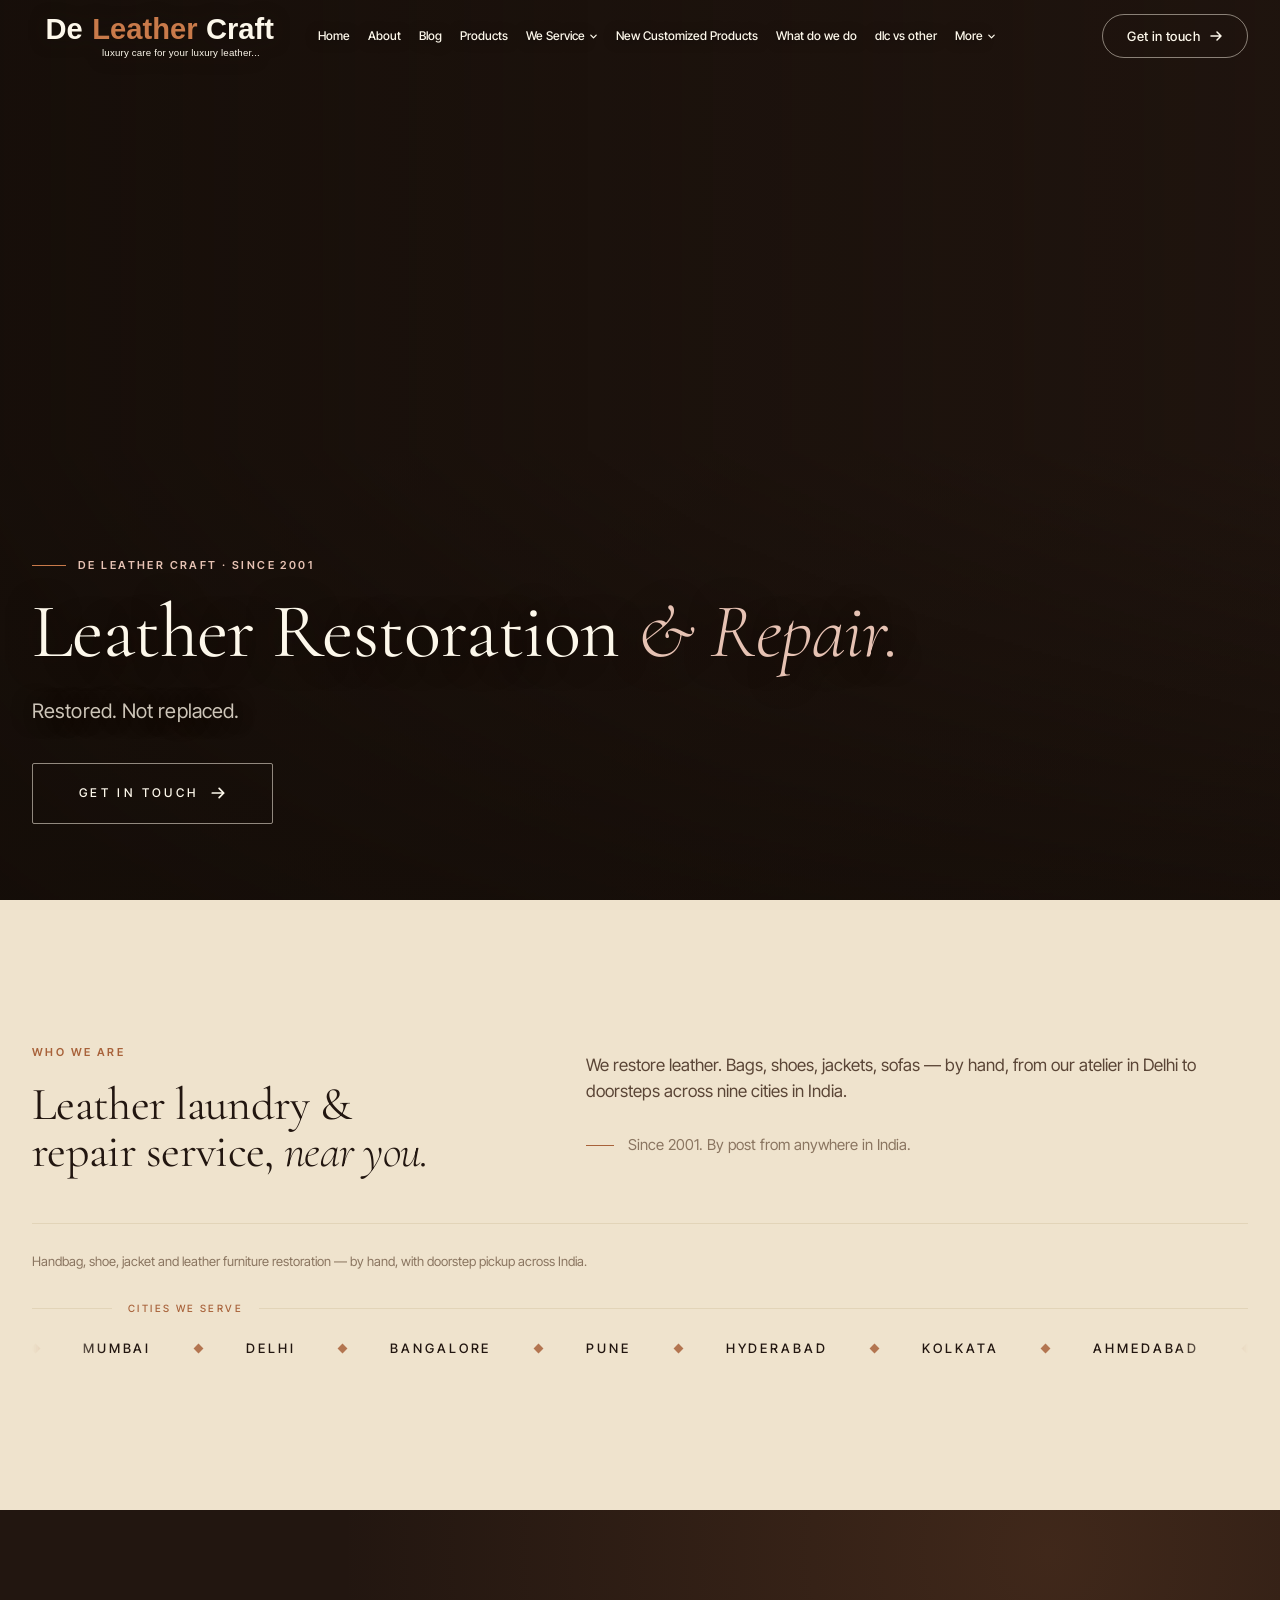
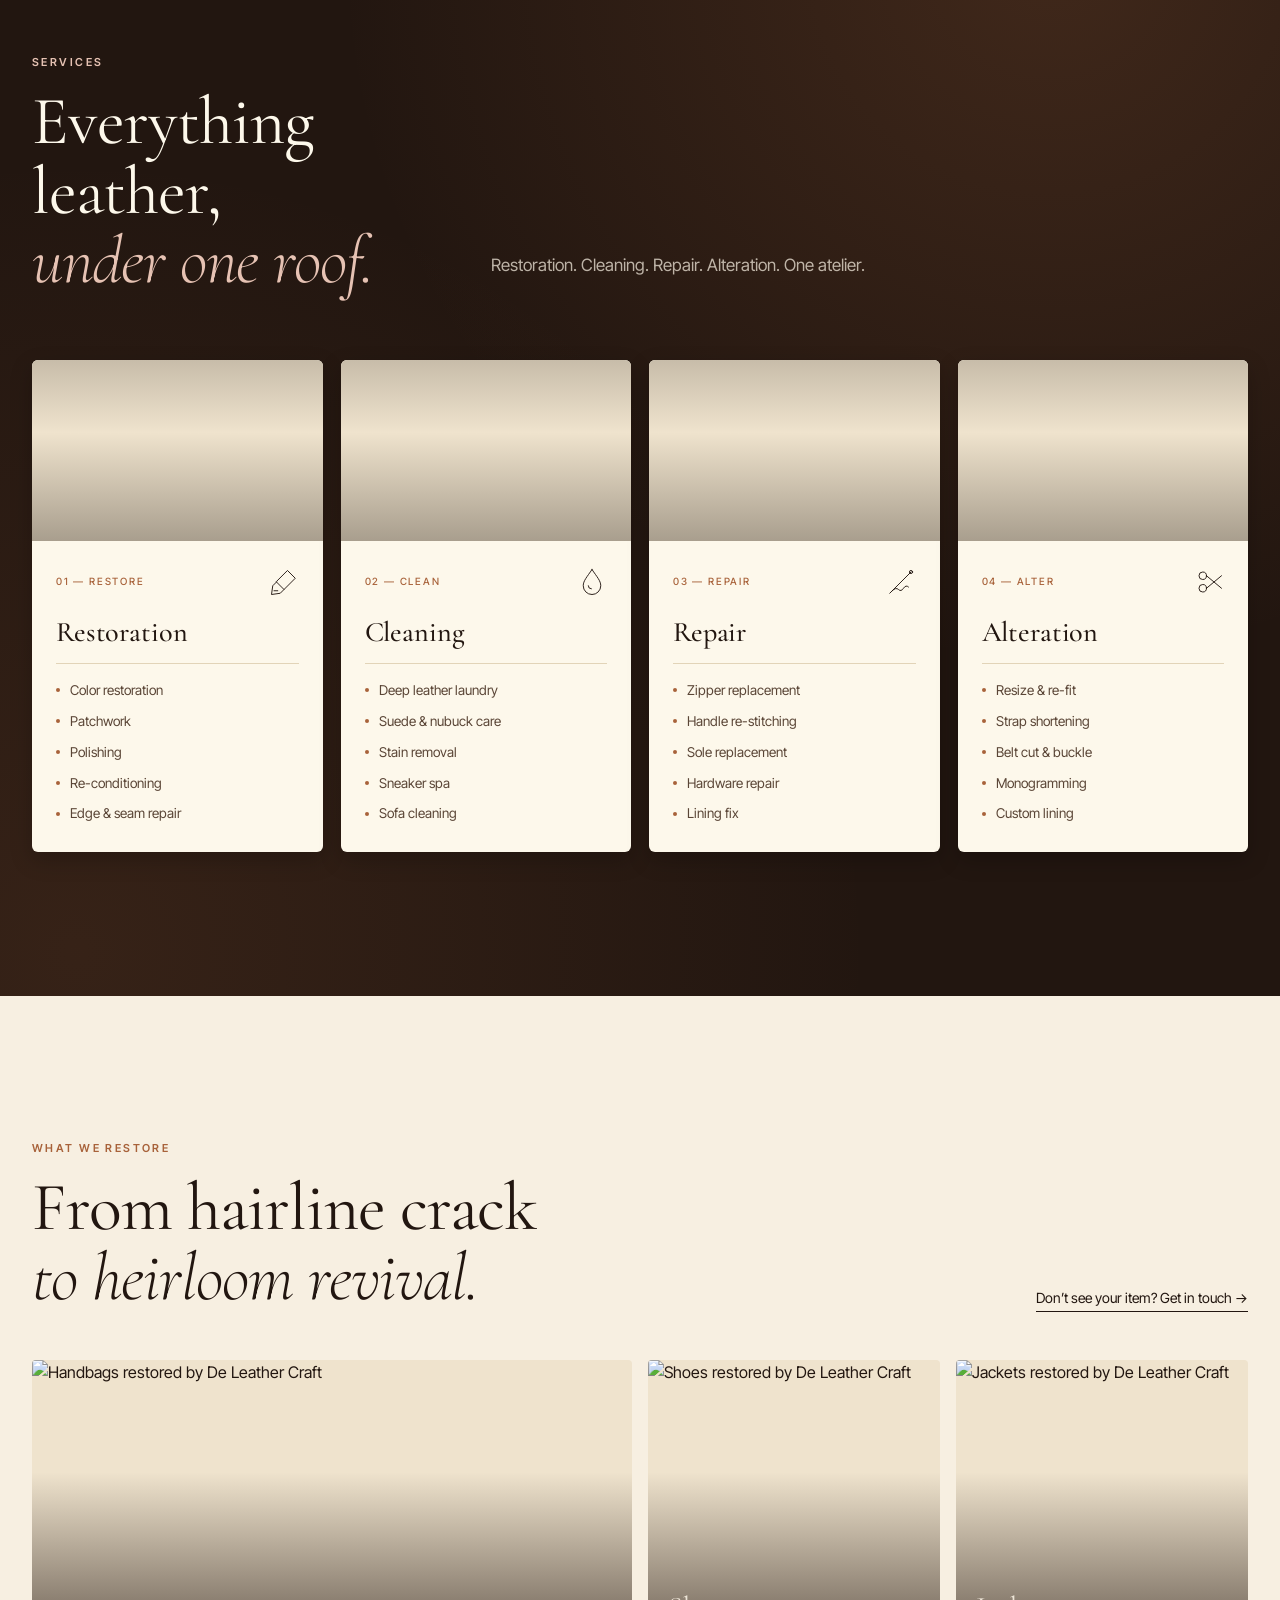
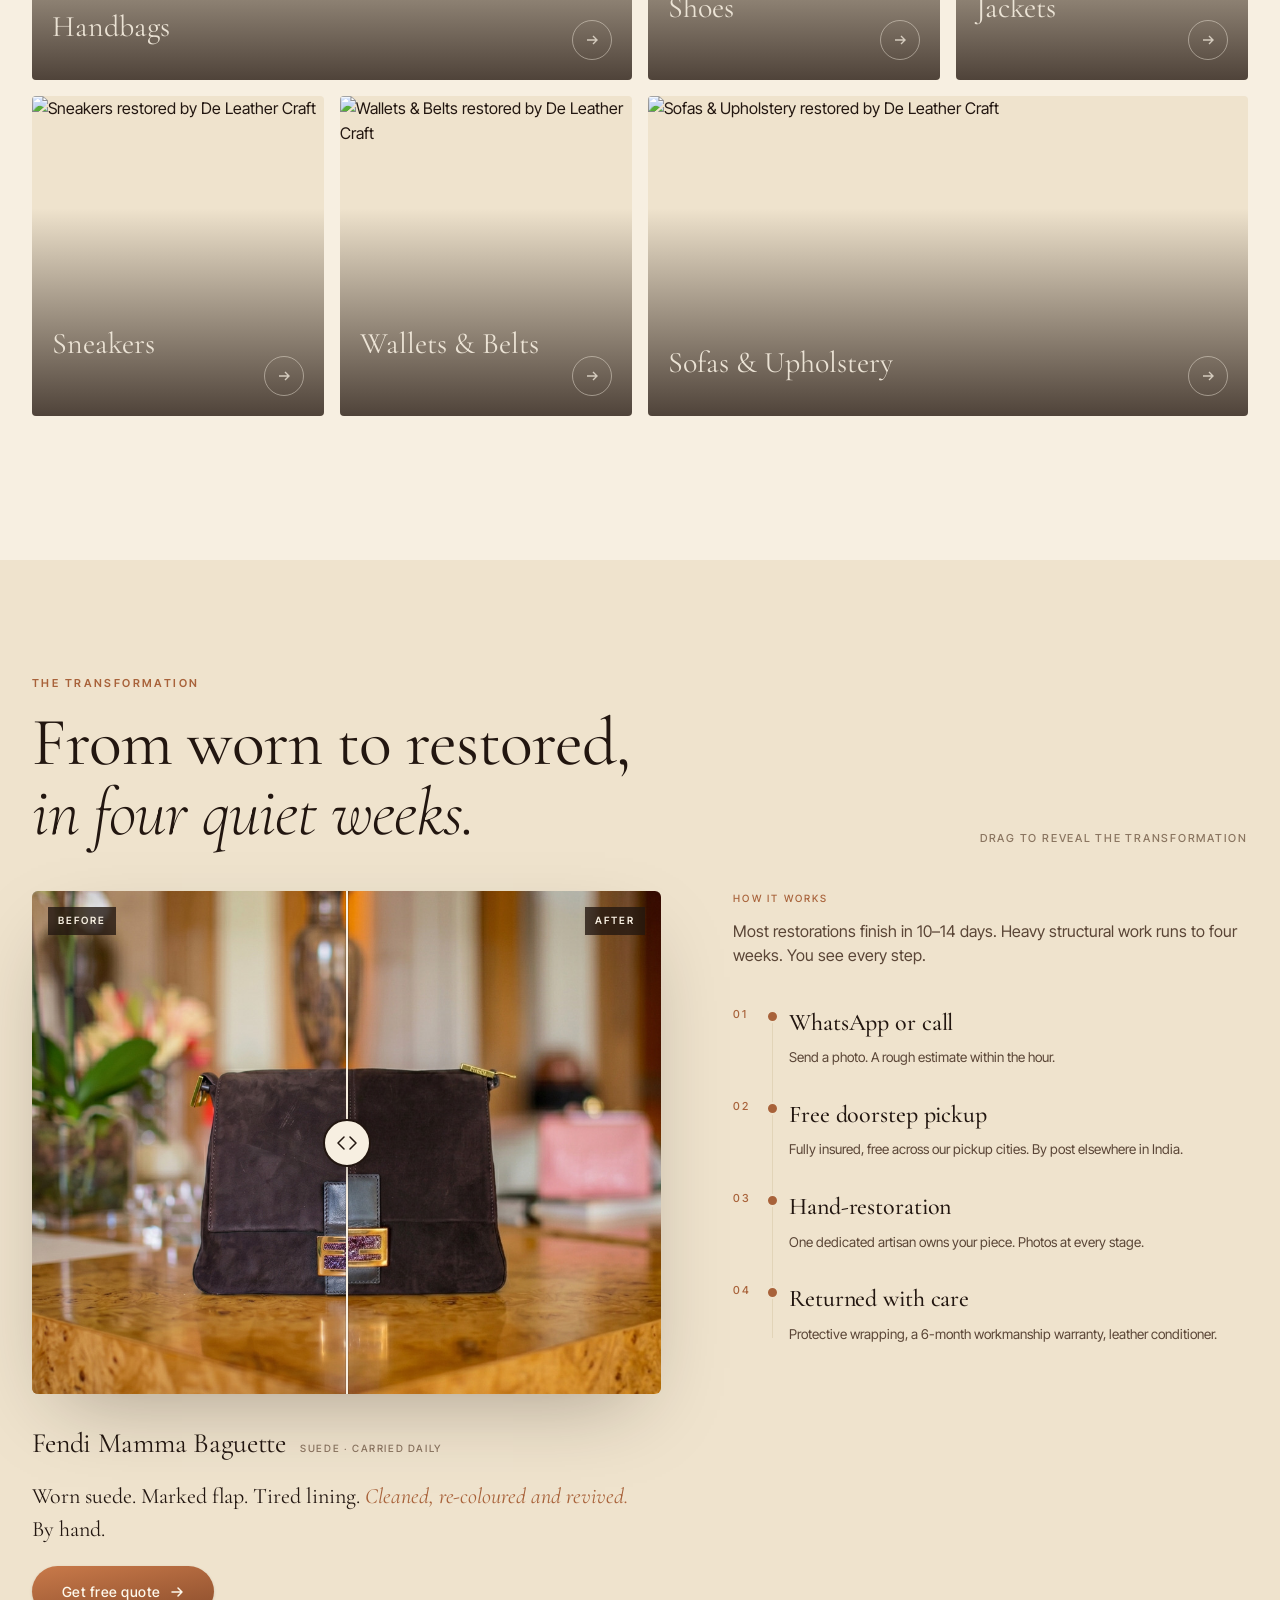
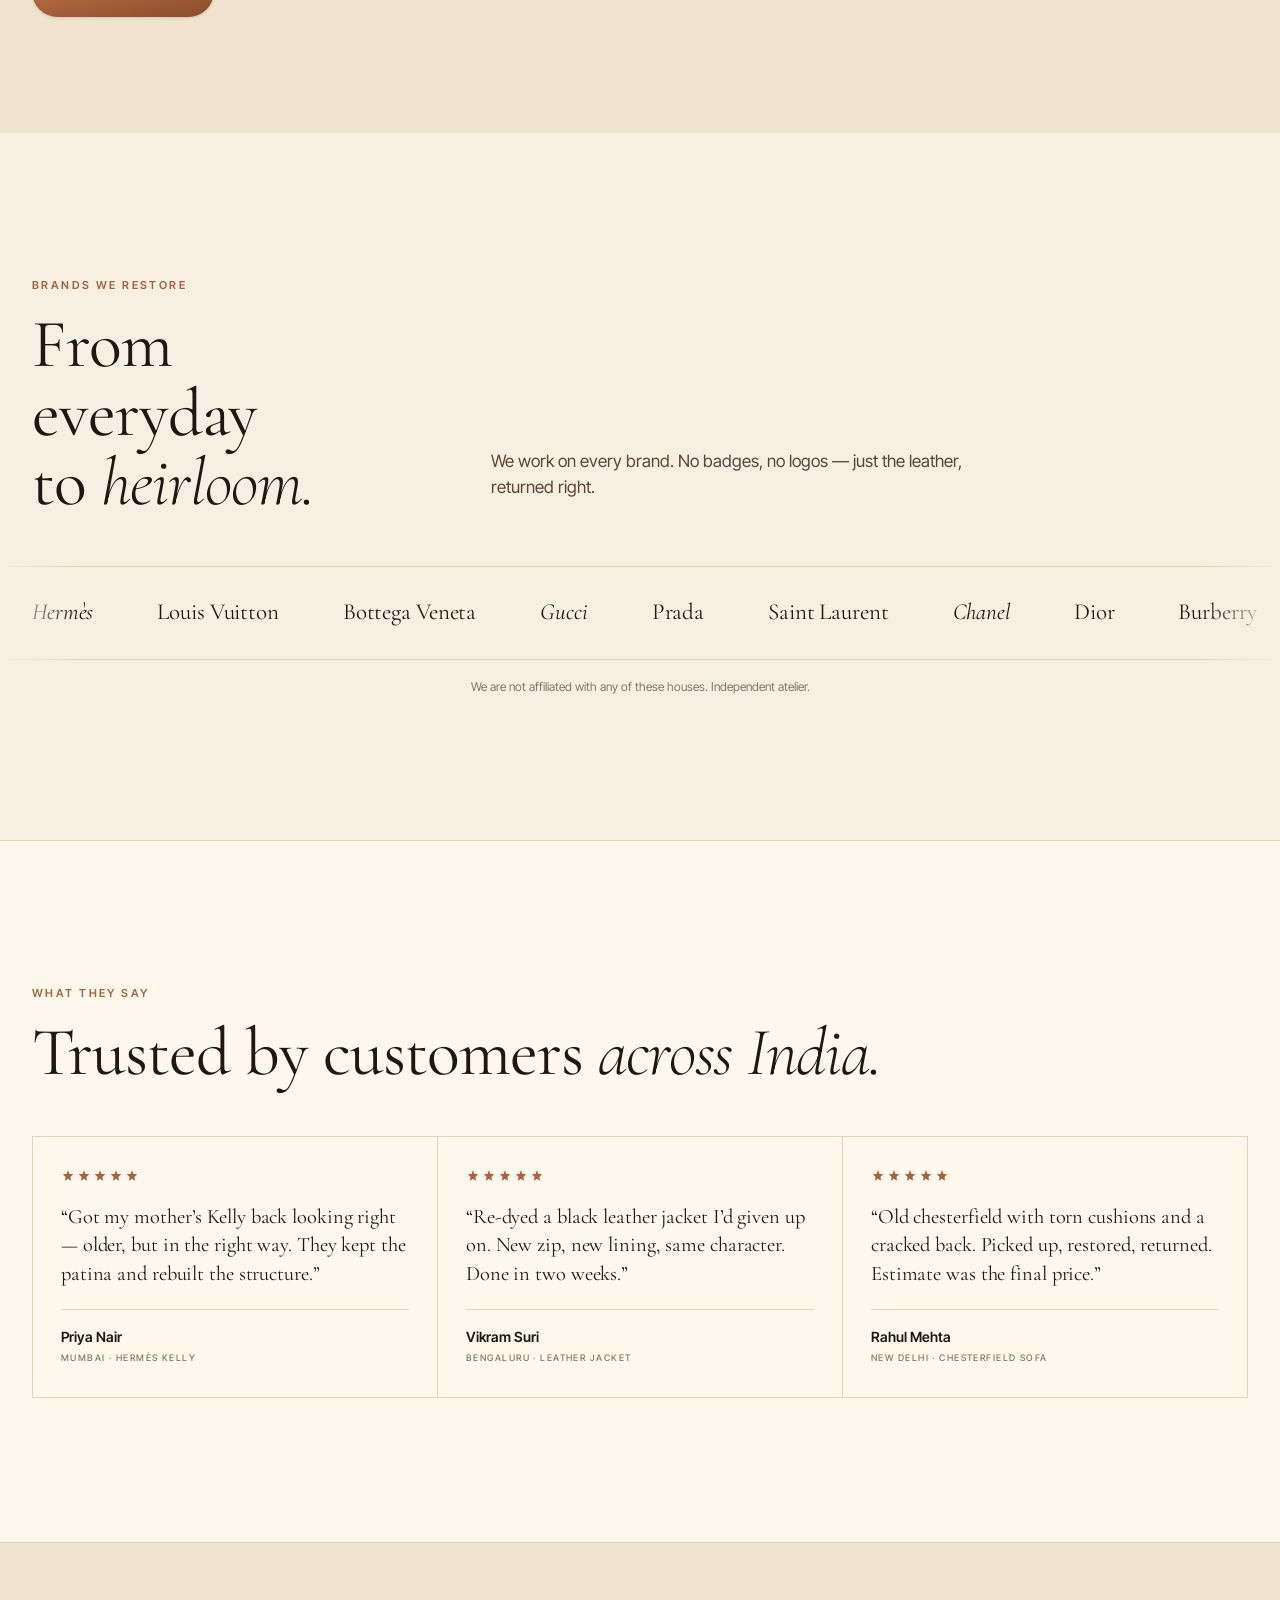
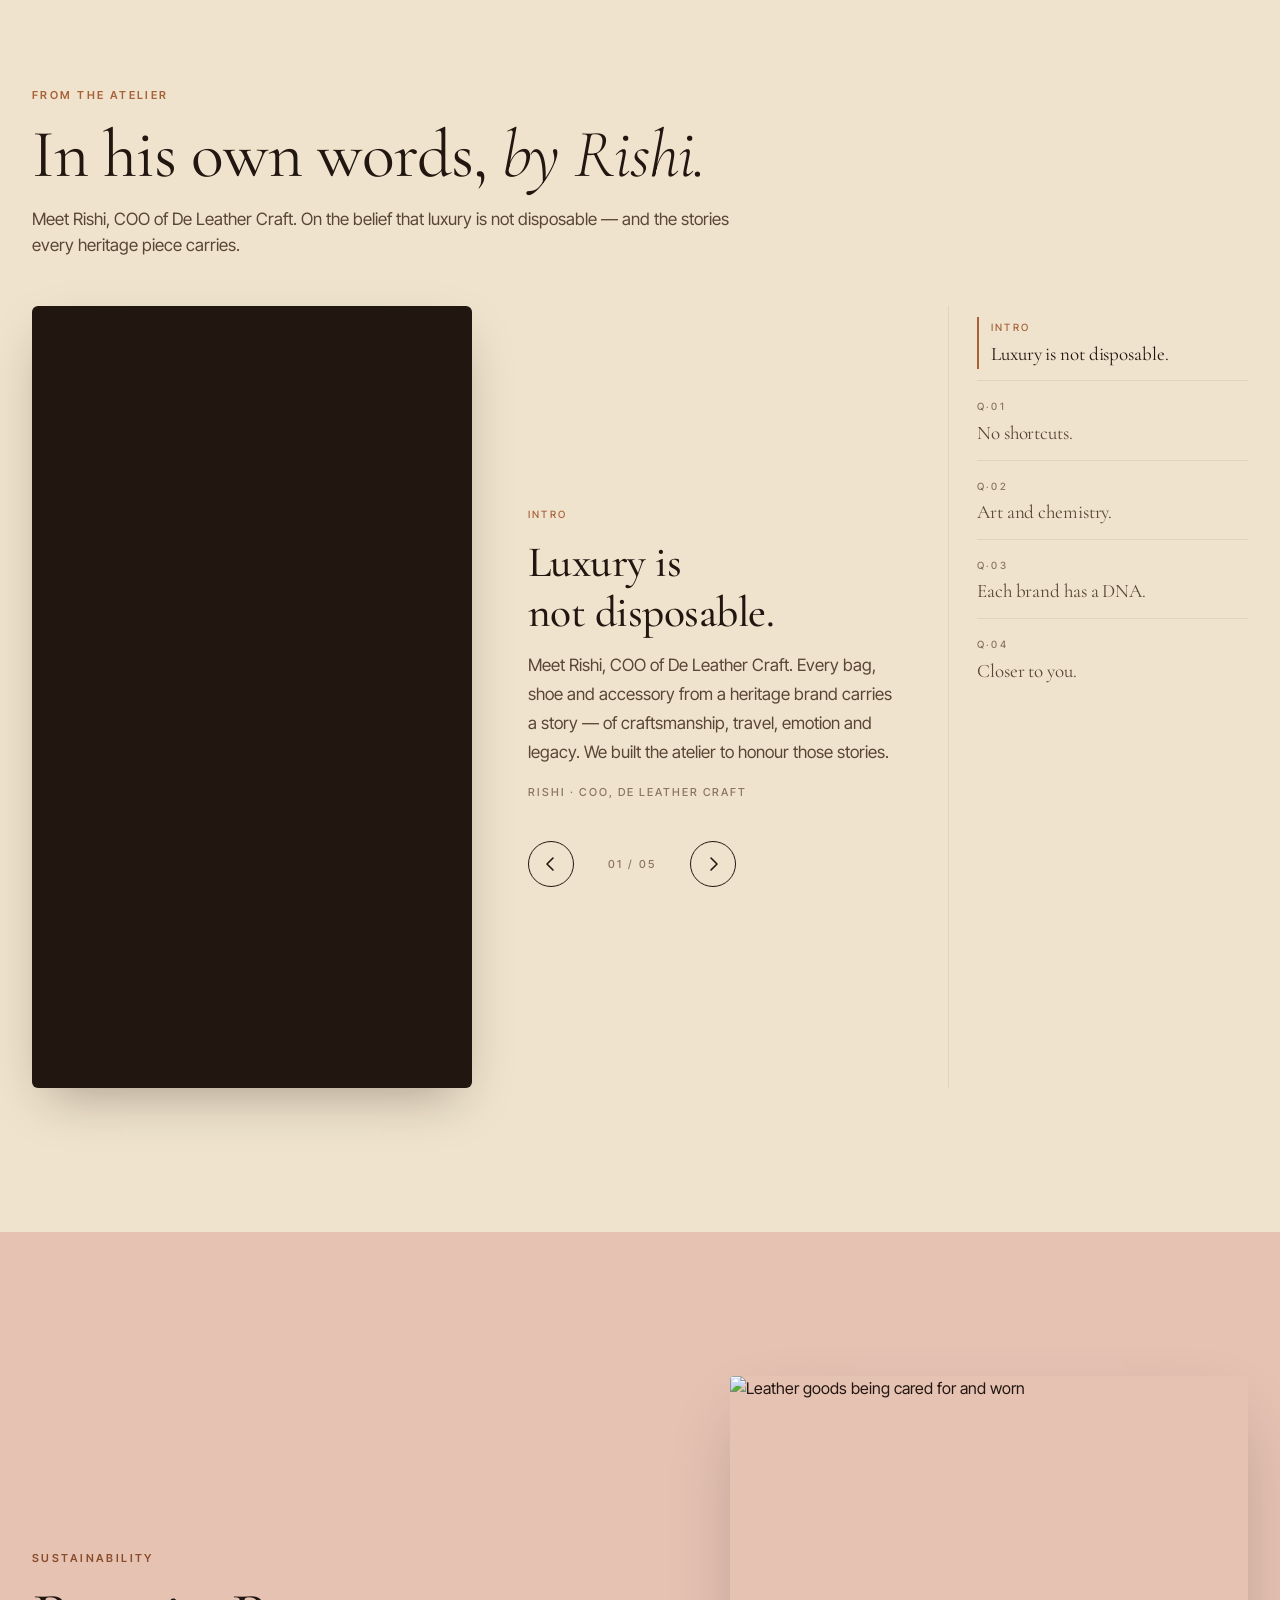
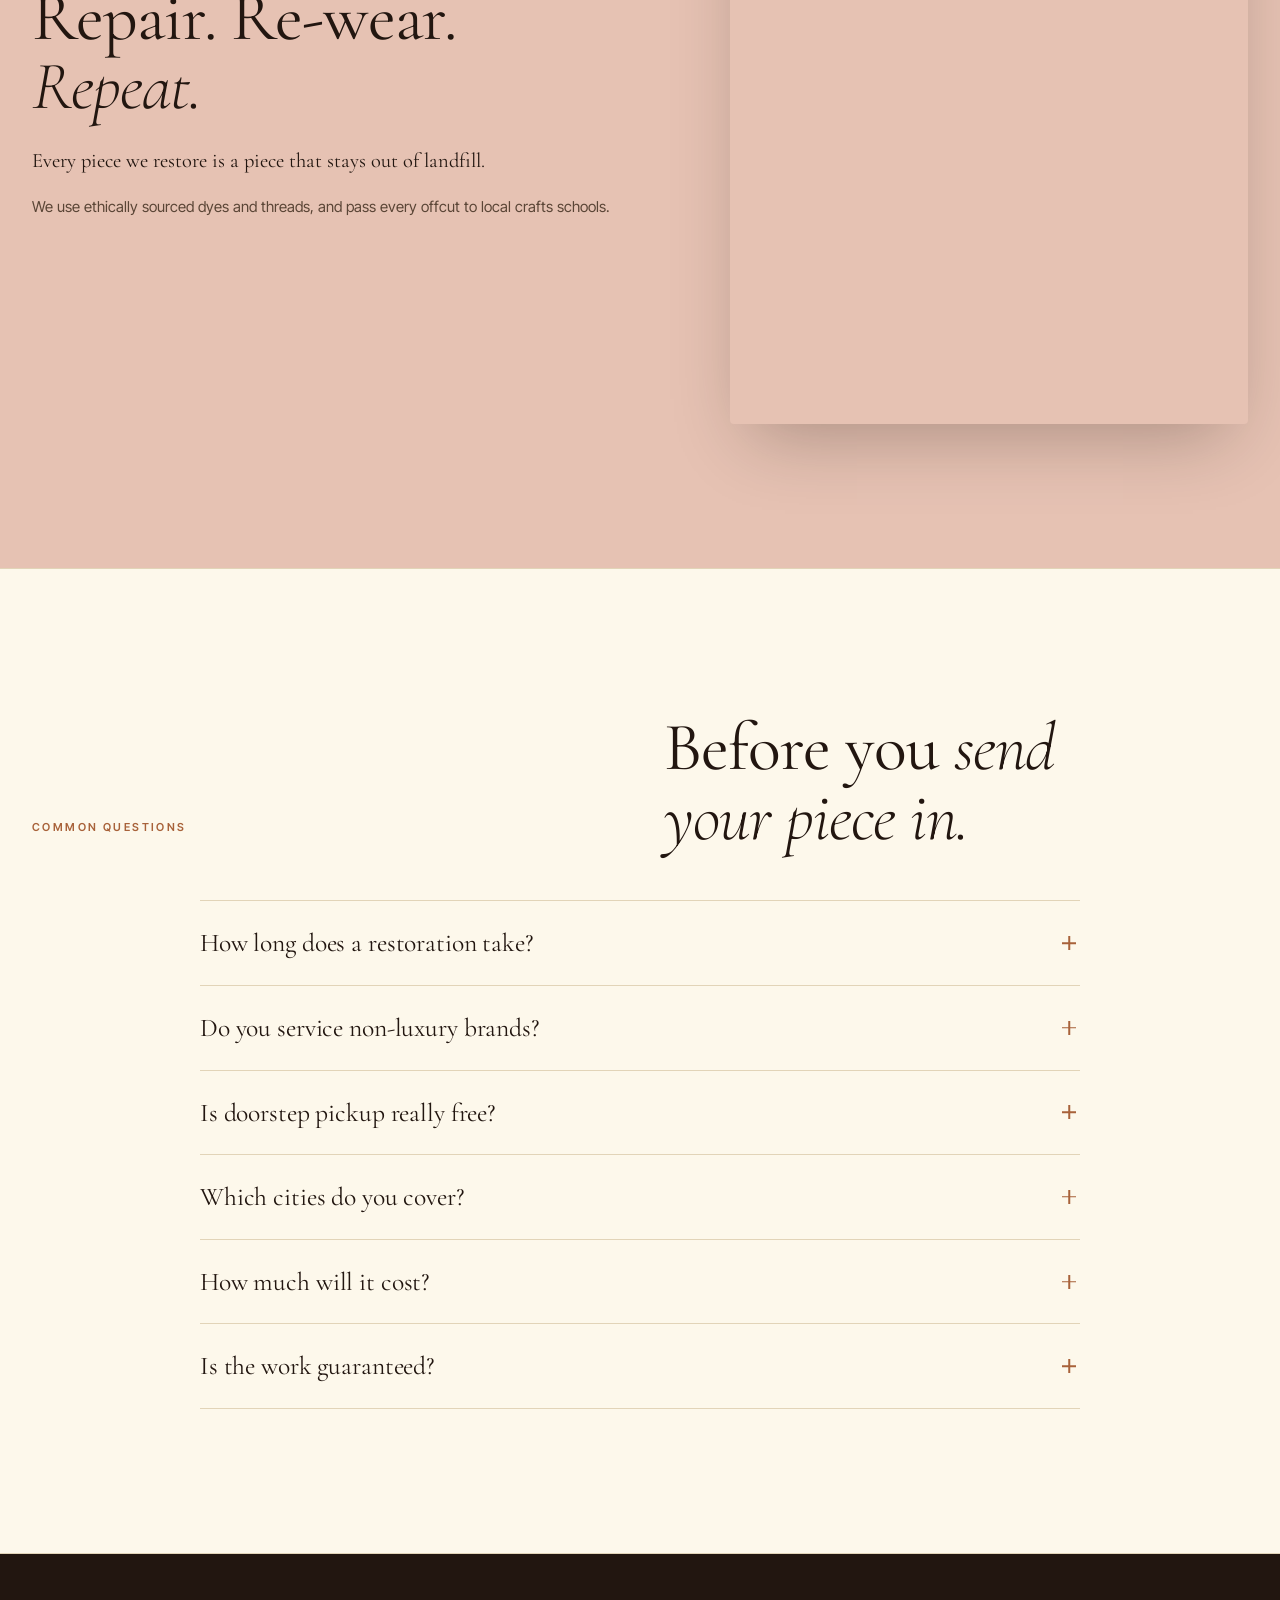
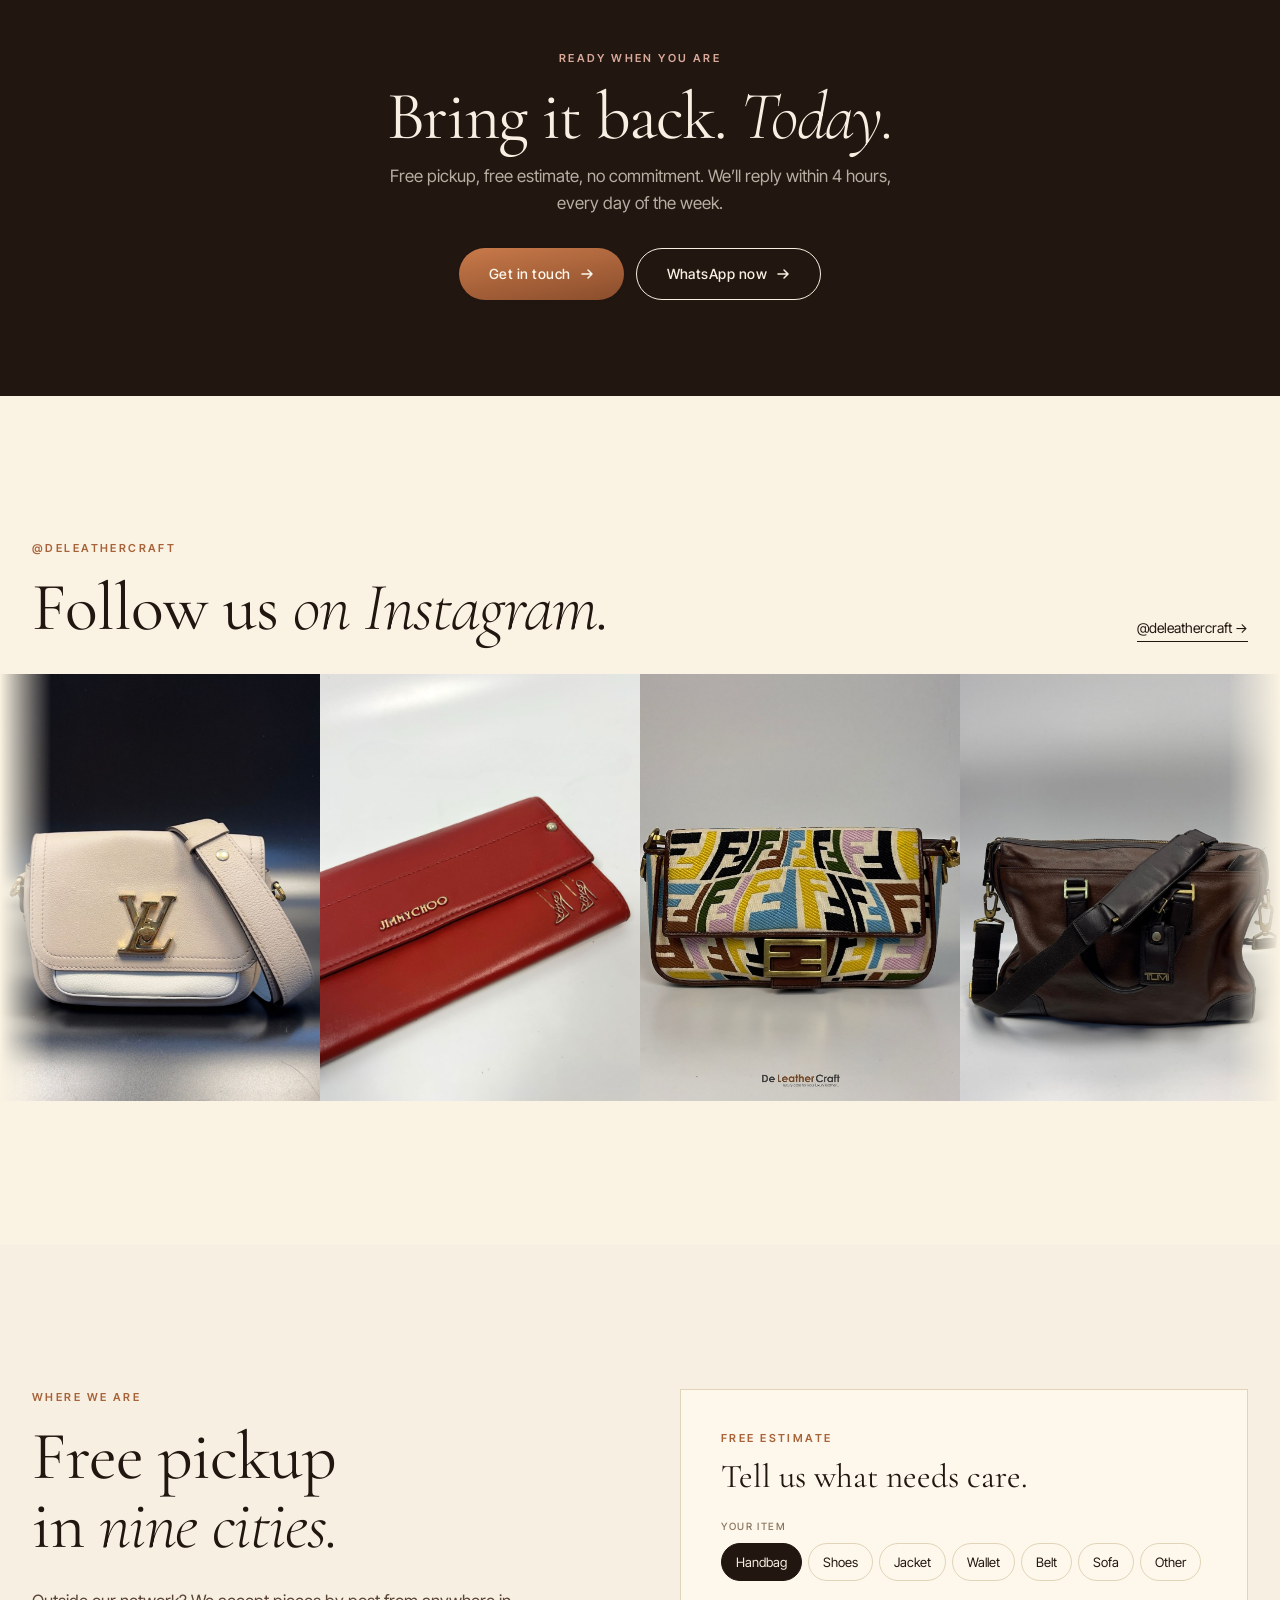
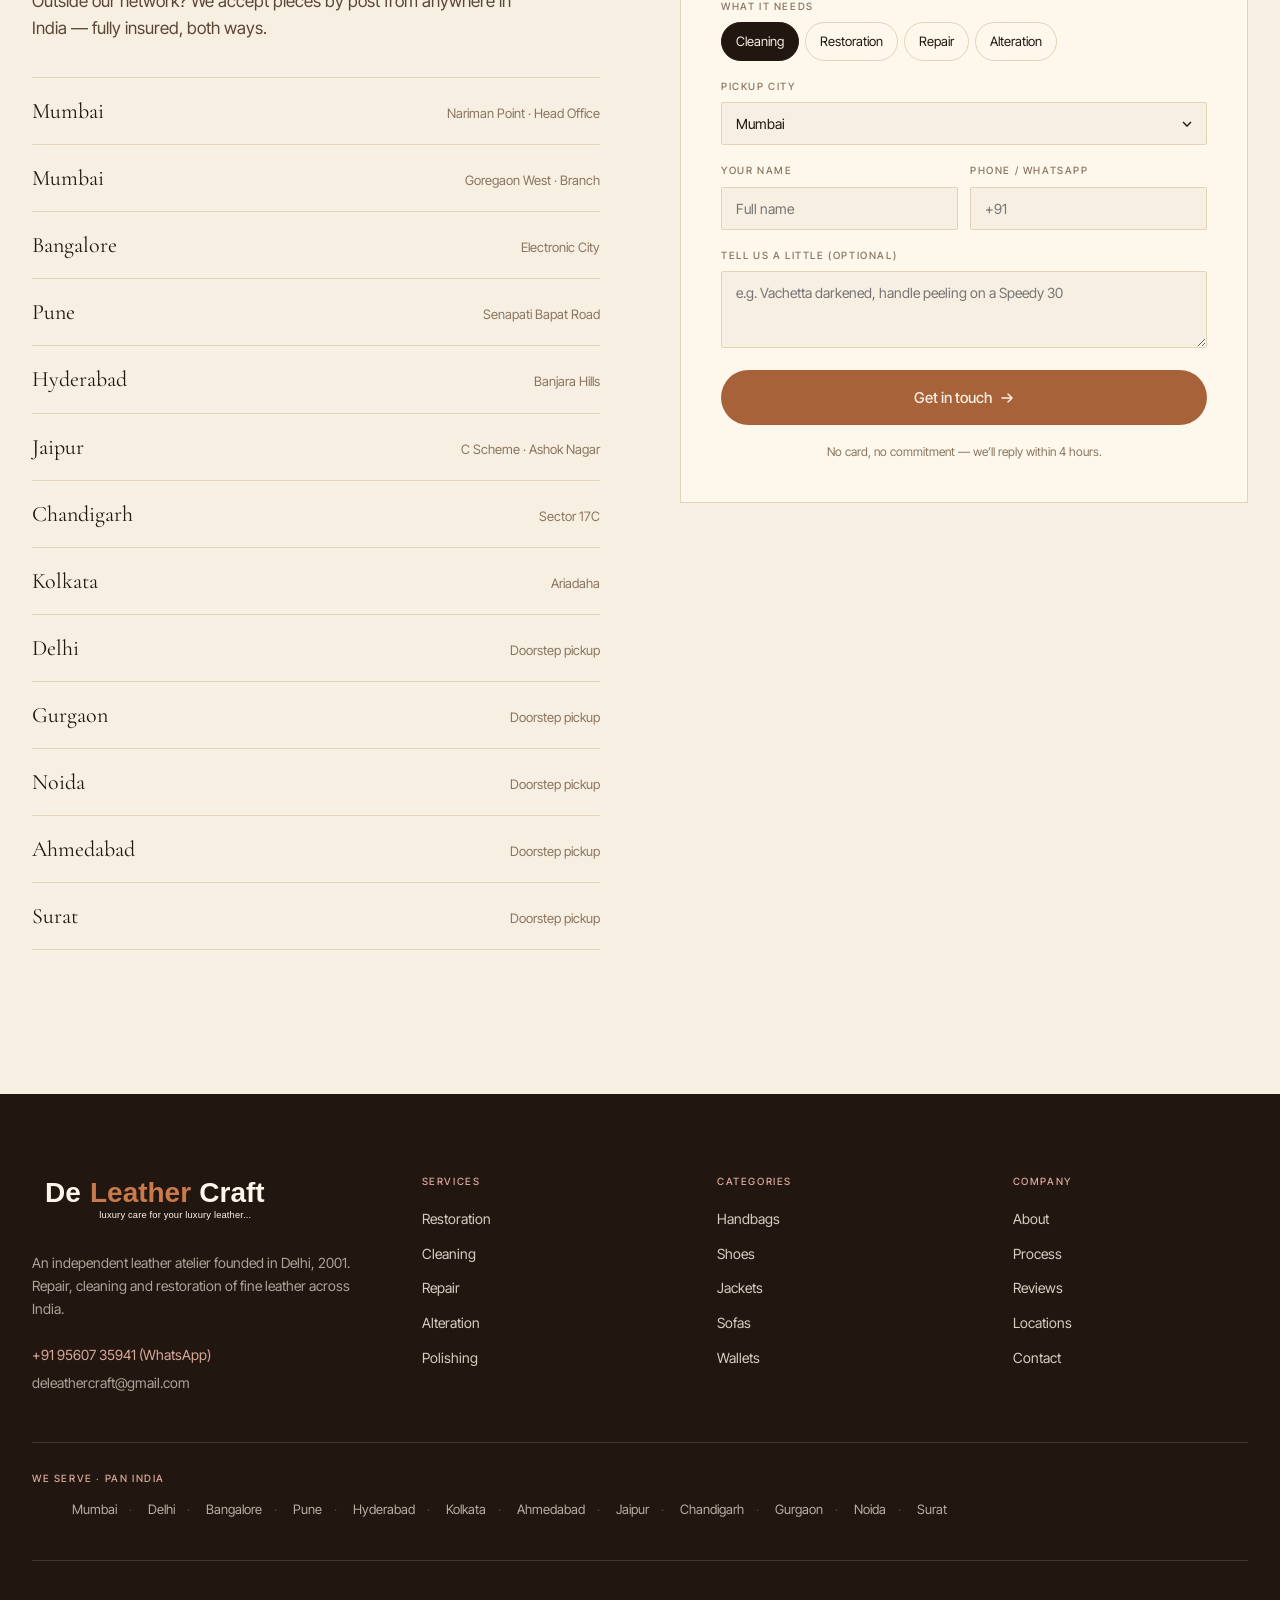
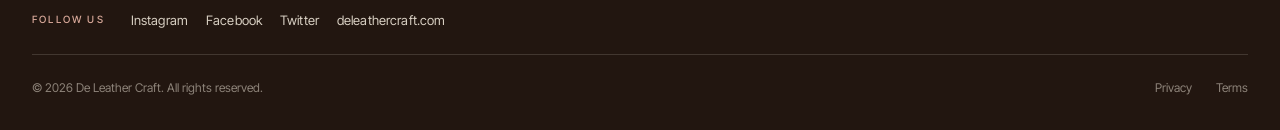
==== commit d0651083: "Instagram strip + brands marquee + footer logo + email Instagram section - Auto-scrolling marquee wi" ====
--- a/index.html
+++ b/index.html
@@ -549,29 +549,54 @@
           </p>
         </div>
 
-        <div class="brands-grid">
-          <div class="brands-cell"><span class="brand-name brand-name--italic">Hermès</span></div>
-          <div class="brands-cell"><span class="brand-name">Louis Vuitton</span></div>
-          <div class="brands-cell"><span class="brand-name">Bottega Veneta</span></div>
-          <div class="brands-cell"><span class="brand-name brand-name--italic">Gucci</span></div>
-          <div class="brands-cell"><span class="brand-name">Prada</span></div>
-          <div class="brands-cell"><span class="brand-name">Saint Laurent</span></div>
-          <div class="brands-cell"><span class="brand-name brand-name--italic">Chanel</span></div>
-          <div class="brands-cell"><span class="brand-name">Dior</span></div>
-          <div class="brands-cell"><span class="brand-name">Burberry</span></div>
-          <div class="brands-cell"><span class="brand-name brand-name--italic">Coach</span></div>
-          <div class="brands-cell"><span class="brand-name">Jimmy Choo</span></div>
-          <div class="brands-cell"><span class="brand-name">Christian Louboutin</span></div>
-          <div class="brands-cell"><span class="brand-name brand-name--italic">Balenciaga</span></div>
-          <div class="brands-cell"><span class="brand-name">Fendi</span></div>
-          <div class="brands-cell"><span class="brand-name">Mont Blanc</span></div>
-          <div class="brands-cell"><span class="brand-name brand-name--italic">Bvlgari</span></div>
-          <div class="brands-cell"><span class="brand-name">Berluti</span></div>
-          <div class="brands-cell"><span class="brand-name">Tod&rsquo;s</span></div>
-          <div class="brands-cell"><span class="brand-name brand-name--italic">Allen Edmonds</span></div>
-          <div class="brands-cell"><span class="brand-name">Church&rsquo;s</span></div>
-          <div class="brands-cell"><span class="brand-name">Schott NYC</span></div>
-          <div class="brands-cell"><span class="brand-name brand-name--italic">Valentino</span></div>
+        <div class="brands-marquee" aria-label="Brands we restore">
+          <div class="brands-marquee__track">
+            <!-- listed twice for a seamless infinite loop -->
+            <span class="brand-name brand-name--italic">Hermès</span>
+            <span class="brand-name">Louis Vuitton</span>
+            <span class="brand-name">Bottega Veneta</span>
+            <span class="brand-name brand-name--italic">Gucci</span>
+            <span class="brand-name">Prada</span>
+            <span class="brand-name">Saint Laurent</span>
+            <span class="brand-name brand-name--italic">Chanel</span>
+            <span class="brand-name">Dior</span>
+            <span class="brand-name">Burberry</span>
+            <span class="brand-name brand-name--italic">Coach</span>
+            <span class="brand-name">Jimmy Choo</span>
+            <span class="brand-name">Christian Louboutin</span>
+            <span class="brand-name brand-name--italic">Balenciaga</span>
+            <span class="brand-name">Fendi</span>
+            <span class="brand-name">Mont Blanc</span>
+            <span class="brand-name brand-name--italic">Bvlgari</span>
+            <span class="brand-name">Berluti</span>
+            <span class="brand-name">Tod&rsquo;s</span>
+            <span class="brand-name brand-name--italic">Allen Edmonds</span>
+            <span class="brand-name">Church&rsquo;s</span>
+            <span class="brand-name">Schott NYC</span>
+            <span class="brand-name brand-name--italic">Valentino</span>
+            <span class="brand-name brand-name--italic" aria-hidden="true">Hermès</span>
+            <span class="brand-name" aria-hidden="true">Louis Vuitton</span>
+            <span class="brand-name" aria-hidden="true">Bottega Veneta</span>
+            <span class="brand-name brand-name--italic" aria-hidden="true">Gucci</span>
+            <span class="brand-name" aria-hidden="true">Prada</span>
+            <span class="brand-name" aria-hidden="true">Saint Laurent</span>
+            <span class="brand-name brand-name--italic" aria-hidden="true">Chanel</span>
+            <span class="brand-name" aria-hidden="true">Dior</span>
+            <span class="brand-name" aria-hidden="true">Burberry</span>
+            <span class="brand-name brand-name--italic" aria-hidden="true">Coach</span>
+            <span class="brand-name" aria-hidden="true">Jimmy Choo</span>
+            <span class="brand-name" aria-hidden="true">Christian Louboutin</span>
+            <span class="brand-name brand-name--italic" aria-hidden="true">Balenciaga</span>
+            <span class="brand-name" aria-hidden="true">Fendi</span>
+            <span class="brand-name" aria-hidden="true">Mont Blanc</span>
+            <span class="brand-name brand-name--italic" aria-hidden="true">Bvlgari</span>
+            <span class="brand-name" aria-hidden="true">Berluti</span>
+            <span class="brand-name" aria-hidden="true">Tod&rsquo;s</span>
+            <span class="brand-name brand-name--italic" aria-hidden="true">Allen Edmonds</span>
+            <span class="brand-name" aria-hidden="true">Church&rsquo;s</span>
+            <span class="brand-name" aria-hidden="true">Schott NYC</span>
+            <span class="brand-name brand-name--italic" aria-hidden="true">Valentino</span>
+          </div>
         </div>
         <div class="brands-note">
           We are not affiliated with any of these houses. Independent atelier.
@@ -902,40 +927,116 @@
       <div class="wrap">
         <div class="ig-head">
           <div>
-            <div class="eyebrow">From the bench</div>
+            <div class="eyebrow">@deleathercraft</div>
             <h2 class="section-title">
-              Every restoration, <br />
-              <em>photographed.</em>
+              Follow us <em>on Instagram.</em>
             </h2>
           </div>
-          <a href="https://instagram.com/deleathercraft" target="_blank" rel="noopener noreferrer" class="ig-head__link">Follow on Instagram →</a>
-        </div>
-
-        <div class="ig-grid">
-          <a href="https://instagram.com/deleathercraft" target="_blank" rel="noopener noreferrer" class="ig-tile">
-            <img src="public/lv-creme-bag.jpg" alt="Louis Vuitton — cream leather revival" loading="lazy" />
-            <div class="ig-overlay"><span>Louis Vuitton &mdash; cream leather revival</span></div>
-          </a>
-          <a href="https://instagram.com/deleathercraft" target="_blank" rel="noopener noreferrer" class="ig-tile">
-            <img src="public/jimmy-choo-red-purse-bag.jpg" alt="Jimmy Choo — patent re-polish" loading="lazy" />
-            <div class="ig-overlay"><span>Jimmy Choo &mdash; patent re-polish</span></div>
-          </a>
-          <a href="https://instagram.com/deleathercraft" target="_blank" rel="noopener noreferrer" class="ig-tile">
-            <img src="public/tumi-leather-bag.jpg" alt="Tumi — corner re-edged" loading="lazy" />
-            <div class="ig-overlay"><span>Tumi &mdash; corner re-edged</span></div>
-          </a>
-          <a href="https://instagram.com/deleathercraft" target="_blank" rel="noopener noreferrer" class="ig-tile">
-            <img src="public/lv-white-shoe.jpg" alt="Louis Vuitton — sneaker spa" loading="lazy" />
-            <div class="ig-overlay"><span>Louis Vuitton &mdash; sneaker spa</span></div>
-          </a>
-          <a href="https://instagram.com/deleathercraft" target="_blank" rel="noopener noreferrer" class="ig-tile">
-            <img src="public/lv-design-handbag.jpg" alt="Louis Vuitton — handle re-stitch" loading="lazy" />
-            <div class="ig-overlay"><span>Louis Vuitton &mdash; handle re-stitch</span></div>
-          </a>
-          <a href="https://instagram.com/deleathercraft" target="_blank" rel="noopener noreferrer" class="ig-tile">
-            <img src="public/coach-bag.jpg" alt="Coach — full restoration" loading="lazy" />
-            <div class="ig-overlay"><span>Coach &mdash; full restoration</span></div>
-          </a>
+          <a href="https://instagram.com/deleathercraft" target="_blank" rel="noopener noreferrer" class="ig-head__link">@deleathercraft →</a>
+        </div>
+
+        <div class="ig-marquee" aria-label="Recent restorations from De Leather Craft">
+          <div class="ig-marquee__track">
+            <!-- list rendered twice for a seamless infinite loop -->
+            <a href="https://instagram.com/deleathercraft" target="_blank" rel="noopener noreferrer" class="ig-tile">
+              <img src="public/lv-creme-bag.jpg" alt="Louis Vuitton — cream leather revival" loading="lazy" />
+              <div class="ig-overlay"><span>Louis Vuitton &mdash; cream leather revival</span></div>
+            </a>
+            <a href="https://instagram.com/deleathercraft" target="_blank" rel="noopener noreferrer" class="ig-tile">
+              <img src="public/jimmy-choo-red-purse-bag.jpg" alt="Jimmy Choo — patent re-polish" loading="lazy" />
+              <div class="ig-overlay"><span>Jimmy Choo &mdash; patent re-polish</span></div>
+            </a>
+            <a href="https://instagram.com/deleathercraft" target="_blank" rel="noopener noreferrer" class="ig-tile">
+              <img src="public/fendi-colors-handbag.jpg" alt="Fendi — colour-block revival" loading="lazy" />
+              <div class="ig-overlay"><span>Fendi &mdash; colour-block revival</span></div>
+            </a>
+            <a href="https://instagram.com/deleathercraft" target="_blank" rel="noopener noreferrer" class="ig-tile">
+              <img src="public/tumi-leather-bag.jpg" alt="Tumi — corner re-edged" loading="lazy" />
+              <div class="ig-overlay"><span>Tumi &mdash; corner re-edged</span></div>
+            </a>
+            <a href="https://instagram.com/deleathercraft" target="_blank" rel="noopener noreferrer" class="ig-tile">
+              <img src="public/black-lv-bag.jpg" alt="Louis Vuitton — black handle re-stitch" loading="lazy" />
+              <div class="ig-overlay"><span>Louis Vuitton &mdash; handle re-stitch</span></div>
+            </a>
+            <a href="https://instagram.com/deleathercraft" target="_blank" rel="noopener noreferrer" class="ig-tile">
+              <img src="public/modau-snake-leather-bag.jpg" alt="Exotic snakeskin restoration" loading="lazy" />
+              <div class="ig-overlay"><span>Exotic &mdash; snakeskin care</span></div>
+            </a>
+            <a href="https://instagram.com/deleathercraft" target="_blank" rel="noopener noreferrer" class="ig-tile">
+              <img src="public/coach-bag.jpg" alt="Coach — full restoration" loading="lazy" />
+              <div class="ig-overlay"><span>Coach &mdash; full restoration</span></div>
+            </a>
+            <a href="https://instagram.com/deleathercraft" target="_blank" rel="noopener noreferrer" class="ig-tile">
+              <img src="public/dior-flats.jpg" alt="Dior flats — re-soled" loading="lazy" />
+              <div class="ig-overlay"><span>Dior &mdash; flats re-soled</span></div>
+            </a>
+            <a href="https://instagram.com/deleathercraft" target="_blank" rel="noopener noreferrer" class="ig-tile">
+              <img src="public/lv-design-handbag.jpg" alt="Louis Vuitton — design handbag care" loading="lazy" />
+              <div class="ig-overlay"><span>Louis Vuitton &mdash; handbag care</span></div>
+            </a>
+            <a href="https://instagram.com/deleathercraft" target="_blank" rel="noopener noreferrer" class="ig-tile">
+              <img src="public/lv-white-shoe.jpg" alt="Louis Vuitton — sneaker spa" loading="lazy" />
+              <div class="ig-overlay"><span>Louis Vuitton &mdash; sneaker spa</span></div>
+            </a>
+            <a href="https://instagram.com/deleathercraft" target="_blank" rel="noopener noreferrer" class="ig-tile">
+              <img src="public/adidas-shoe.jpg" alt="Adidas — sneaker spa" loading="lazy" />
+              <div class="ig-overlay"><span>Adidas &mdash; sneaker spa</span></div>
+            </a>
+            <a href="https://instagram.com/deleathercraft" target="_blank" rel="noopener noreferrer" class="ig-tile">
+              <img src="public/man-leather-shoe.jpg" alt="Men's leather shoe — full re-sole" loading="lazy" />
+              <div class="ig-overlay"><span>Brogues &mdash; full re-sole</span></div>
+            </a>
+
+            <!-- duplicate set, hidden from screen readers, drives the loop -->
+            <a href="https://instagram.com/deleathercraft" target="_blank" rel="noopener noreferrer" class="ig-tile" aria-hidden="true" tabindex="-1">
+              <img src="public/lv-creme-bag.jpg" alt="" loading="lazy" />
+              <div class="ig-overlay"><span>Louis Vuitton &mdash; cream leather revival</span></div>
+            </a>
+            <a href="https://instagram.com/deleathercraft" target="_blank" rel="noopener noreferrer" class="ig-tile" aria-hidden="true" tabindex="-1">
+              <img src="public/jimmy-choo-red-purse-bag.jpg" alt="" loading="lazy" />
+              <div class="ig-overlay"><span>Jimmy Choo &mdash; patent re-polish</span></div>
+            </a>
+            <a href="https://instagram.com/deleathercraft" target="_blank" rel="noopener noreferrer" class="ig-tile" aria-hidden="true" tabindex="-1">
+              <img src="public/fendi-colors-handbag.jpg" alt="" loading="lazy" />
+              <div class="ig-overlay"><span>Fendi &mdash; colour-block revival</span></div>
+            </a>
+            <a href="https://instagram.com/deleathercraft" target="_blank" rel="noopener noreferrer" class="ig-tile" aria-hidden="true" tabindex="-1">
+              <img src="public/tumi-leather-bag.jpg" alt="" loading="lazy" />
+              <div class="ig-overlay"><span>Tumi &mdash; corner re-edged</span></div>
+            </a>
+            <a href="https://instagram.com/deleathercraft" target="_blank" rel="noopener noreferrer" class="ig-tile" aria-hidden="true" tabindex="-1">
+              <img src="public/black-lv-bag.jpg" alt="" loading="lazy" />
+              <div class="ig-overlay"><span>Louis Vuitton &mdash; handle re-stitch</span></div>
+            </a>
+            <a href="https://instagram.com/deleathercraft" target="_blank" rel="noopener noreferrer" class="ig-tile" aria-hidden="true" tabindex="-1">
+              <img src="public/modau-snake-leather-bag.jpg" alt="" loading="lazy" />
+              <div class="ig-overlay"><span>Exotic &mdash; snakeskin care</span></div>
+            </a>
+            <a href="https://instagram.com/deleathercraft" target="_blank" rel="noopener noreferrer" class="ig-tile" aria-hidden="true" tabindex="-1">
+              <img src="public/coach-bag.jpg" alt="" loading="lazy" />
+              <div class="ig-overlay"><span>Coach &mdash; full restoration</span></div>
+            </a>
+            <a href="https://instagram.com/deleathercraft" target="_blank" rel="noopener noreferrer" class="ig-tile" aria-hidden="true" tabindex="-1">
+              <img src="public/dior-flats.jpg" alt="" loading="lazy" />
+              <div class="ig-overlay"><span>Dior &mdash; flats re-soled</span></div>
+            </a>
+            <a href="https://instagram.com/deleathercraft" target="_blank" rel="noopener noreferrer" class="ig-tile" aria-hidden="true" tabindex="-1">
+              <img src="public/lv-design-handbag.jpg" alt="" loading="lazy" />
+              <div class="ig-overlay"><span>Louis Vuitton &mdash; handbag care</span></div>
+            </a>
+            <a href="https://instagram.com/deleathercraft" target="_blank" rel="noopener noreferrer" class="ig-tile" aria-hidden="true" tabindex="-1">
+              <img src="public/lv-white-shoe.jpg" alt="" loading="lazy" />
+              <div class="ig-overlay"><span>Louis Vuitton &mdash; sneaker spa</span></div>
+            </a>
+            <a href="https://instagram.com/deleathercraft" target="_blank" rel="noopener noreferrer" class="ig-tile" aria-hidden="true" tabindex="-1">
+              <img src="public/adidas-shoe.jpg" alt="" loading="lazy" />
+              <div class="ig-overlay"><span>Adidas &mdash; sneaker spa</span></div>
+            </a>
+            <a href="https://instagram.com/deleathercraft" target="_blank" rel="noopener noreferrer" class="ig-tile" aria-hidden="true" tabindex="-1">
+              <img src="public/man-leather-shoe.jpg" alt="" loading="lazy" />
+              <div class="ig-overlay"><span>Brogues &mdash; full re-sole</span></div>
+            </a>
+          </div>
         </div>
       </div>
     </section>
@@ -1060,20 +1161,25 @@
       <div class="footer-top">
 
         <div class="footer-brand">
-          <div class="footer-brand__name">
-            <svg width="36" height="36" viewBox="0 0 36 36" aria-hidden="true">
-              <circle cx="18" cy="18" r="17" fill="var(--bg)" />
-              <text x="18" y="24" text-anchor="middle" font-family="Cormorant Garamond, serif" font-size="20" font-style="italic" fill="var(--ink)">d</text>
+          <a href="#" class="footer-brand__logo" aria-label="De Leather Craft — home">
+            <svg class="footer-brand__svg" xmlns="http://www.w3.org/2000/svg" viewBox="0 0 740 150" aria-hidden="true">
+              <text y="85" font-size="84" font-family="'Montserrat','Century Gothic','Apple Gothic',sans-serif" font-weight="700">
+                <tspan x="39" class="footer-brand__charcoal">De</tspan>
+                <tspan x="174" class="footer-brand__tan">Leather</tspan>
+                <tspan x="502" class="footer-brand__charcoal">Craft</tspan>
+              </text>
+              <text x="202" y="132" font-size="28" font-family="'Montserrat','Century Gothic','Apple Gothic',sans-serif" font-weight="300" letter-spacing="0.5" class="footer-brand__charcoal">
+                luxury care for your luxury leather...
+              </text>
             </svg>
-            <div class="footer-brand__title">De Leather Craft</div>
-          </div>
+          </a>
           <p class="footer-brand__text">
             An independent leather atelier founded in Delhi, 2001. Repair, cleaning and
             restoration of fine leather across India.
           </p>
           <div class="footer-contact">
             <a href="https://wa.me/919560735941" target="_blank" rel="noopener noreferrer" class="footer-contact__whatsapp">+91 95607 35941 (WhatsApp)</a>
-            <a href="mailto:hello@deleathercraft.com" class="footer-contact__email">hello@deleathercraft.com</a>
+            <a href="mailto:deleathercraft@gmail.com" class="footer-contact__email">deleathercraft@gmail.com</a>
           </div>
         </div>
 
--- a/style.css
+++ b/style.css
@@ -2006,63 +2006,54 @@
 .brands-head .eyebrow { margin-bottom: 16px; }
 .brands-head .lede { max-width: 540px; }
 
-/* Edge-to-edge grid — break out of the .wrap padding so the row of
-   brand names reaches both viewport edges. */
-.brands-grid {
-  display: grid;
-  grid-template-columns: repeat(6, 1fr);
-  border-top: 1px solid var(--line);
-  border-left: 1px solid var(--line);
+/* Minimal striking variant — single-row auto-scrolling marquee.
+   Edge-to-edge, gentle fade at the edges, hover pauses. */
+.brands-marquee {
   width: 100vw;
   margin-left: calc(50% - 50vw);
   margin-right: calc(50% - 50vw);
-}
-
-.brands-cell {
+  overflow: hidden;
   position: relative;
-  padding: 38px 12px;
-  border-right: 1px solid var(--line);
+  padding: 14px 0;
+  border-top: 1px solid var(--line);
   border-bottom: 1px solid var(--line);
-  text-align: center;
+  -webkit-mask-image: linear-gradient(90deg, transparent 0, #000 6%, #000 94%, transparent 100%);
+          mask-image: linear-gradient(90deg, transparent 0, #000 6%, #000 94%, transparent 100%);
+}
+
+.brands-marquee__track {
   display: flex;
   align-items: center;
-  justify-content: center;
-  cursor: default;
+  gap: 64px;
+  width: max-content;
+  padding: 14px 32px;
+  animation: brands-marquee 70s linear infinite;
+  will-change: transform;
+}
+
+.brands-marquee:hover .brands-marquee__track { animation-play-state: paused; }
+
+@keyframes brands-marquee {
+  from { transform: translateX(0); }
+  to   { transform: translateX(-50%); }
 }
 
 .brand-name {
-  position: relative;
   font-family: 'Cormorant Garamond', serif;
-  font-size: clamp(16px, 1.5vw, 20px);
+  font-size: clamp(20px, 1.8vw, 26px);
   font-weight: 400;
   letter-spacing: -0.005em;
   color: var(--ink);
   white-space: nowrap;
-  padding-bottom: 6px;
   transition: color 0.3s ease;
 }
 
-/* Fine cognac underline that scales in from the centre on hover */
-.brand-name::after {
-  content: '';
-  position: absolute;
-  left: 50%;
-  bottom: 0;
-  height: 1px;
-  width: 28px;
-  background: var(--cognac);
-  transform: translateX(-50%) scaleX(0);
-  transform-origin: center;
-  transition: transform 0.35s cubic-bezier(0.2, 0.6, 0.2, 1);
-}
-
 .brand-name--italic { font-style: italic; }
 
-.brands-cell:hover .brand-name { color: var(--cognac); }
-.brands-cell:hover .brand-name::after { transform: translateX(-50%) scaleX(1); }
+.brands-marquee:hover .brand-name:hover { color: var(--cognac); }
 
 .brands-note {
-  margin-top: 20px;
+  margin-top: 18px;
   font-size: 12px;
   color: var(--muted);
   text-align: center;
@@ -2070,19 +2061,11 @@
 
 @media (max-width: 960px) {
   .brands-head { grid-template-columns: 1fr; gap: 24px; margin-bottom: 32px; }
-  .brands-grid { grid-template-columns: repeat(3, 1fr); }
-  .brands-cell { padding: 28px 8px; }
-}
-
-@media (max-width: 520px) {
-  .brands-grid { grid-template-columns: repeat(2, 1fr); }
-}
-
-/* Touch devices have no hover — keep cells static so they don't get
-   stuck in the hover state after a tap. */
-@media (hover: none) {
-  .brands-cell:hover .brand-name { color: var(--ink); }
-  .brands-cell:hover .brand-name::after { transform: translateX(-50%) scaleX(0); }
+  .brands-marquee__track { gap: 48px; animation-duration: 60s; }
+}
+
+@media (prefers-reduced-motion: reduce) {
+  .brands-marquee__track { animation: none; }
 }
 
 
@@ -2670,30 +2653,67 @@
   align-self: end;
 }
 
-/* Mobile-first IG grid — 1 col tiny phones, 2 col bigger phones,
-   3 col desktop. Tiles read as real IG posts: square, generous gap,
-   soft corner radius. */
-.ig-grid {
-  display: grid;
-  grid-template-columns: 1fr;
-  gap: 14px;
+/* Auto-scrolling marquee — IG-post sized tiles, gap 0, edge-to-edge.
+   Track contains the list twice; translating to -50% lines the
+   second copy up with the first for a seamless loop. */
+.ig-marquee {
+  width: 100vw;
+  margin-left: calc(50% - 50vw);
+  margin-right: calc(50% - 50vw);
+  overflow: hidden;
+  position: relative;
+  -webkit-mask-image: linear-gradient(90deg, transparent 0, #000 4%, #000 96%, transparent 100%);
+          mask-image: linear-gradient(90deg, transparent 0, #000 4%, #000 96%, transparent 100%);
+}
+
+.ig-marquee__track {
+  display: flex;
+  width: max-content;
+  animation: ig-marquee 80s linear infinite;
+  will-change: transform;
+}
+
+.ig-marquee:hover .ig-marquee__track { animation-play-state: paused; }
+
+@keyframes ig-marquee {
+  from { transform: translateX(0); }
+  to   { transform: translateX(-50%); }
 }
 
 .ig-tile {
   position: relative;
-  aspect-ratio: 1 / 1;
+  aspect-ratio: 3 / 4;
+  flex: 0 0 220px;
   overflow: hidden;
   background: var(--bg-2);
   cursor: pointer;
-  border-radius: 6px;
-  box-shadow: 0 6px 18px rgba(34, 22, 16, 0.1);
-  transition: transform 0.45s cubic-bezier(0.2, 0.6, 0.2, 1),
-              box-shadow 0.45s ease;
-}
-
-.ig-tile:hover {
-  transform: translateY(-4px);
-  box-shadow: 0 18px 36px rgba(34, 22, 16, 0.22);
+}
+
+/* Instagram glyph (black on a white plate) — fades in top-right on hover */
+.ig-tile::after {
+  content: '';
+  position: absolute;
+  bottom: 12px;
+  right: 12px;
+  width: 32px;
+  height: 32px;
+  z-index: 3;
+  border-radius: 50%;
+  background-color: #fff;
+  background-image: url("data:image/svg+xml;utf8,<svg xmlns='http://www.w3.org/2000/svg' viewBox='0 0 24 24' fill='none' stroke='%23000' stroke-width='1.8' stroke-linecap='round' stroke-linejoin='round'><rect x='3' y='3' width='18' height='18' rx='5'/><circle cx='12' cy='12' r='4'/><circle cx='17.5' cy='6.5' r='0.9' fill='%23000' stroke='none'/></svg>");
+  background-size: 20px 20px;
+  background-position: center;
+  background-repeat: no-repeat;
+  opacity: 0;
+  transform: scale(0.85);
+  transition: opacity 0.3s ease, transform 0.3s cubic-bezier(0.2, 0.6, 0.2, 1);
+  pointer-events: none;
+  box-shadow: 0 2px 8px rgba(0, 0, 0, 0.18);
+}
+
+.ig-tile:hover::after {
+  opacity: 1;
+  transform: scale(1);
 }
 
 .ig-tile img {
@@ -2711,7 +2731,7 @@
   background: linear-gradient(180deg, transparent 45%, rgba(34, 22, 16, 0.78) 100%);
   display: flex;
   align-items: flex-end;
-  padding: 16px;
+  padding: 14px;
   opacity: 0;
   transition: opacity 0.35s ease;
 }
@@ -2719,19 +2739,24 @@
 .ig-tile:hover .ig-overlay { opacity: 1; }
 
 .ig-overlay span {
-  font-size: 13px;
+  font-size: 12px;
   color: var(--paper);
   font-family: 'Cormorant Garamond', serif;
   font-style: italic;
   letter-spacing: 0.005em;
-}
-
-@media (min-width: 600px) {
-  .ig-grid { grid-template-columns: repeat(2, 1fr); gap: 18px; }
-}
-
-@media (min-width: 1024px) {
-  .ig-grid { grid-template-columns: repeat(3, 1fr); gap: 22px; }
+  line-height: 1.3;
+}
+
+@media (min-width: 720px) {
+  .ig-tile { flex: 0 0 280px; }
+}
+
+@media (min-width: 1280px) {
+  .ig-tile { flex: 0 0 320px; }
+}
+
+@media (prefers-reduced-motion: reduce) {
+  .ig-marquee__track { animation: none; }
 }
 
 
@@ -2915,17 +2940,20 @@
   margin-bottom: 48px;
 }
 
-.footer-brand__name {
-  display: flex;
-  align-items: center;
-  gap: 12px;
-}
-
-.footer-brand__title {
-  font-family: 'Cormorant Garamond', serif;
-  font-size: 24px;
-  font-weight: 500;
-}
+/* Footer wordmark — inline SVG of the brand logo, light-on-dark fills */
+.footer-brand__logo {
+  display: inline-block;
+  text-decoration: none;
+}
+
+.footer-brand__svg {
+  display: block;
+  height: 50px;
+  width: auto;
+}
+
+.footer-brand__charcoal { fill: var(--paper); }
+.footer-brand__tan      { fill: var(--copper); }
 
 .footer-brand__text {
   font-size: 14px;
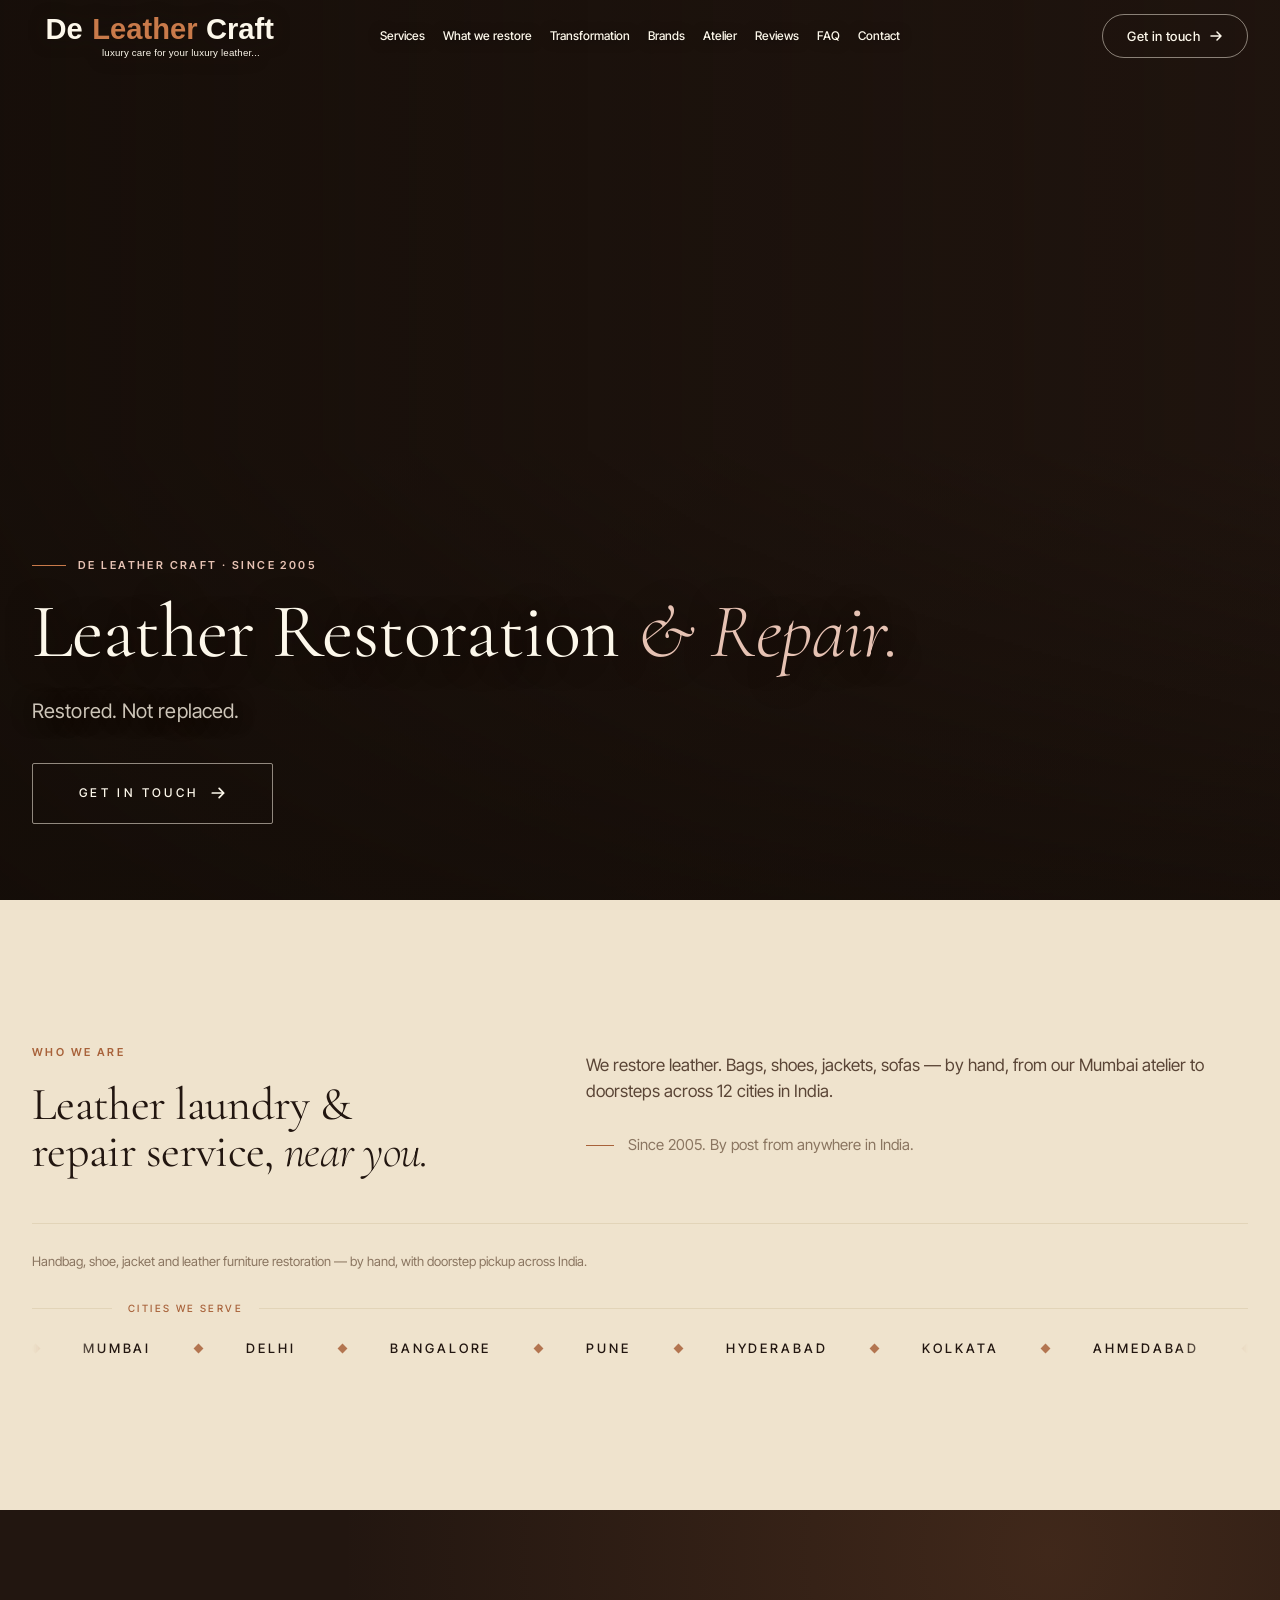
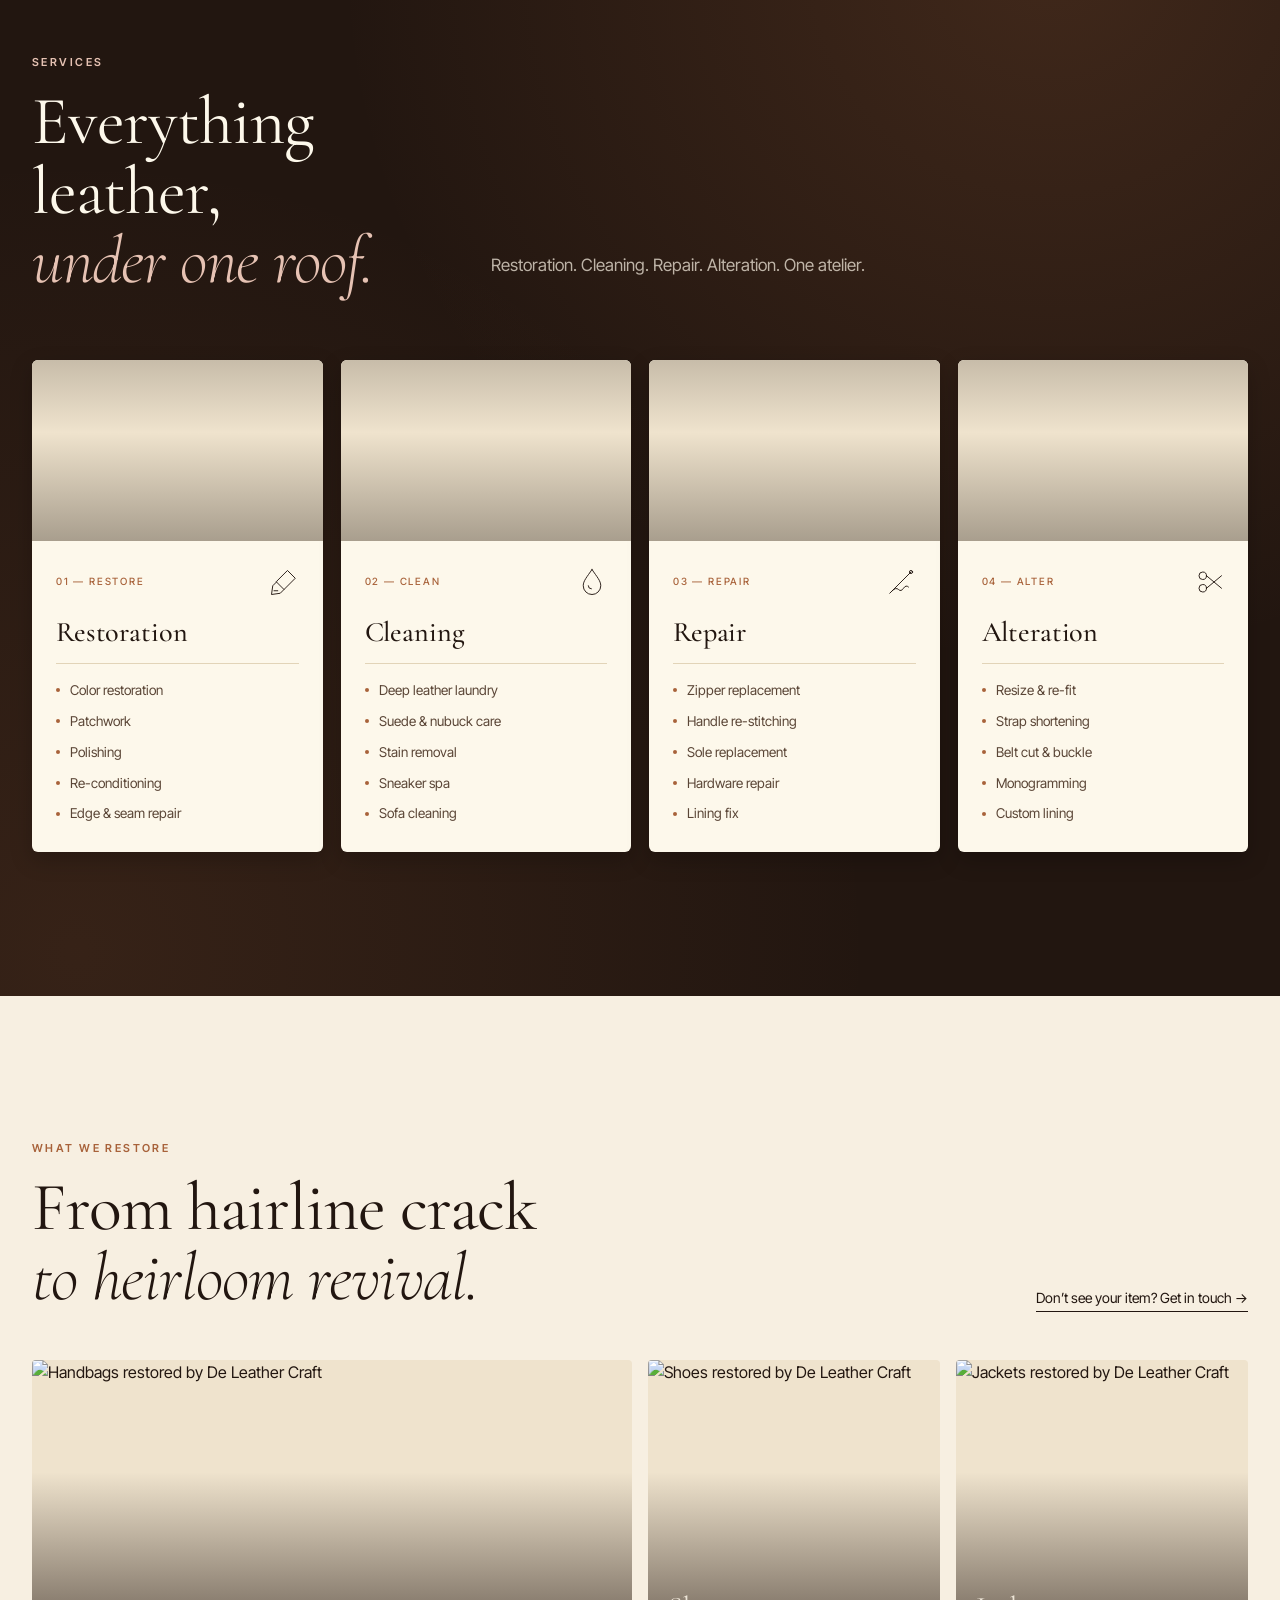
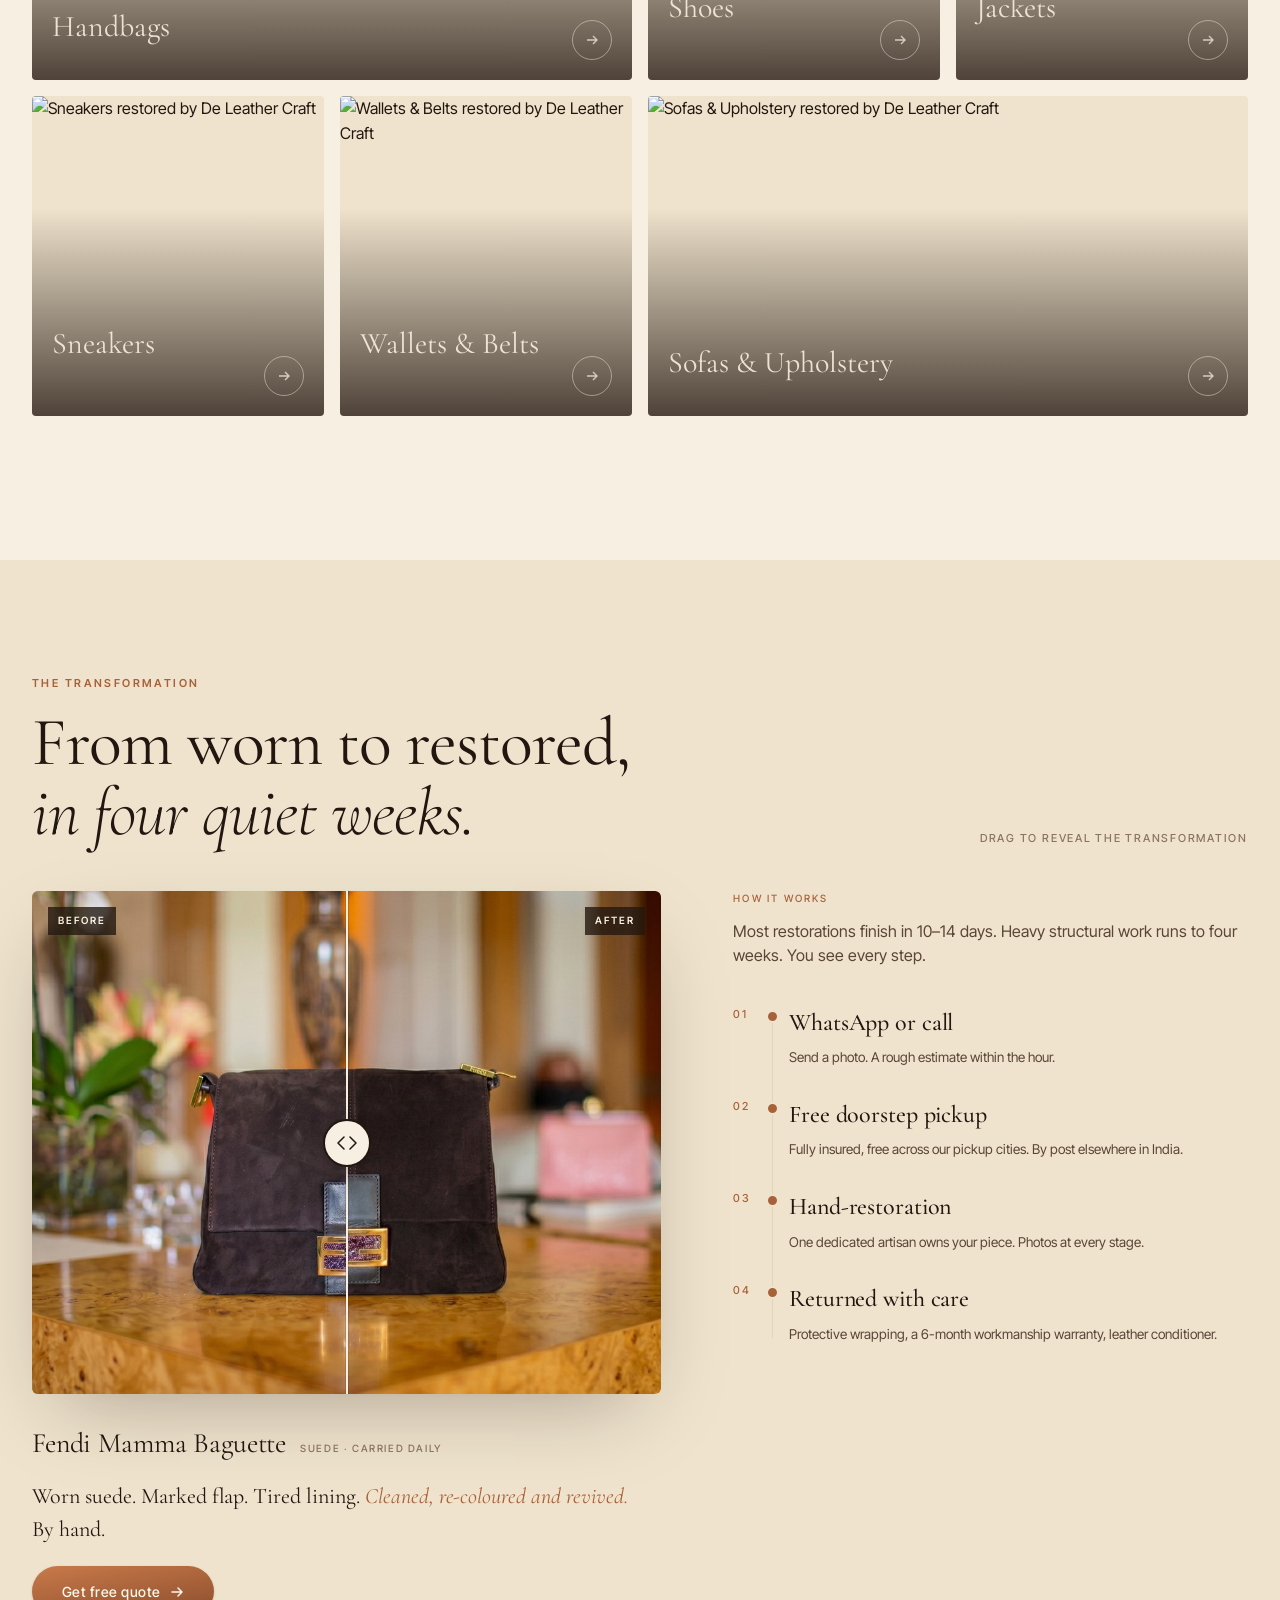
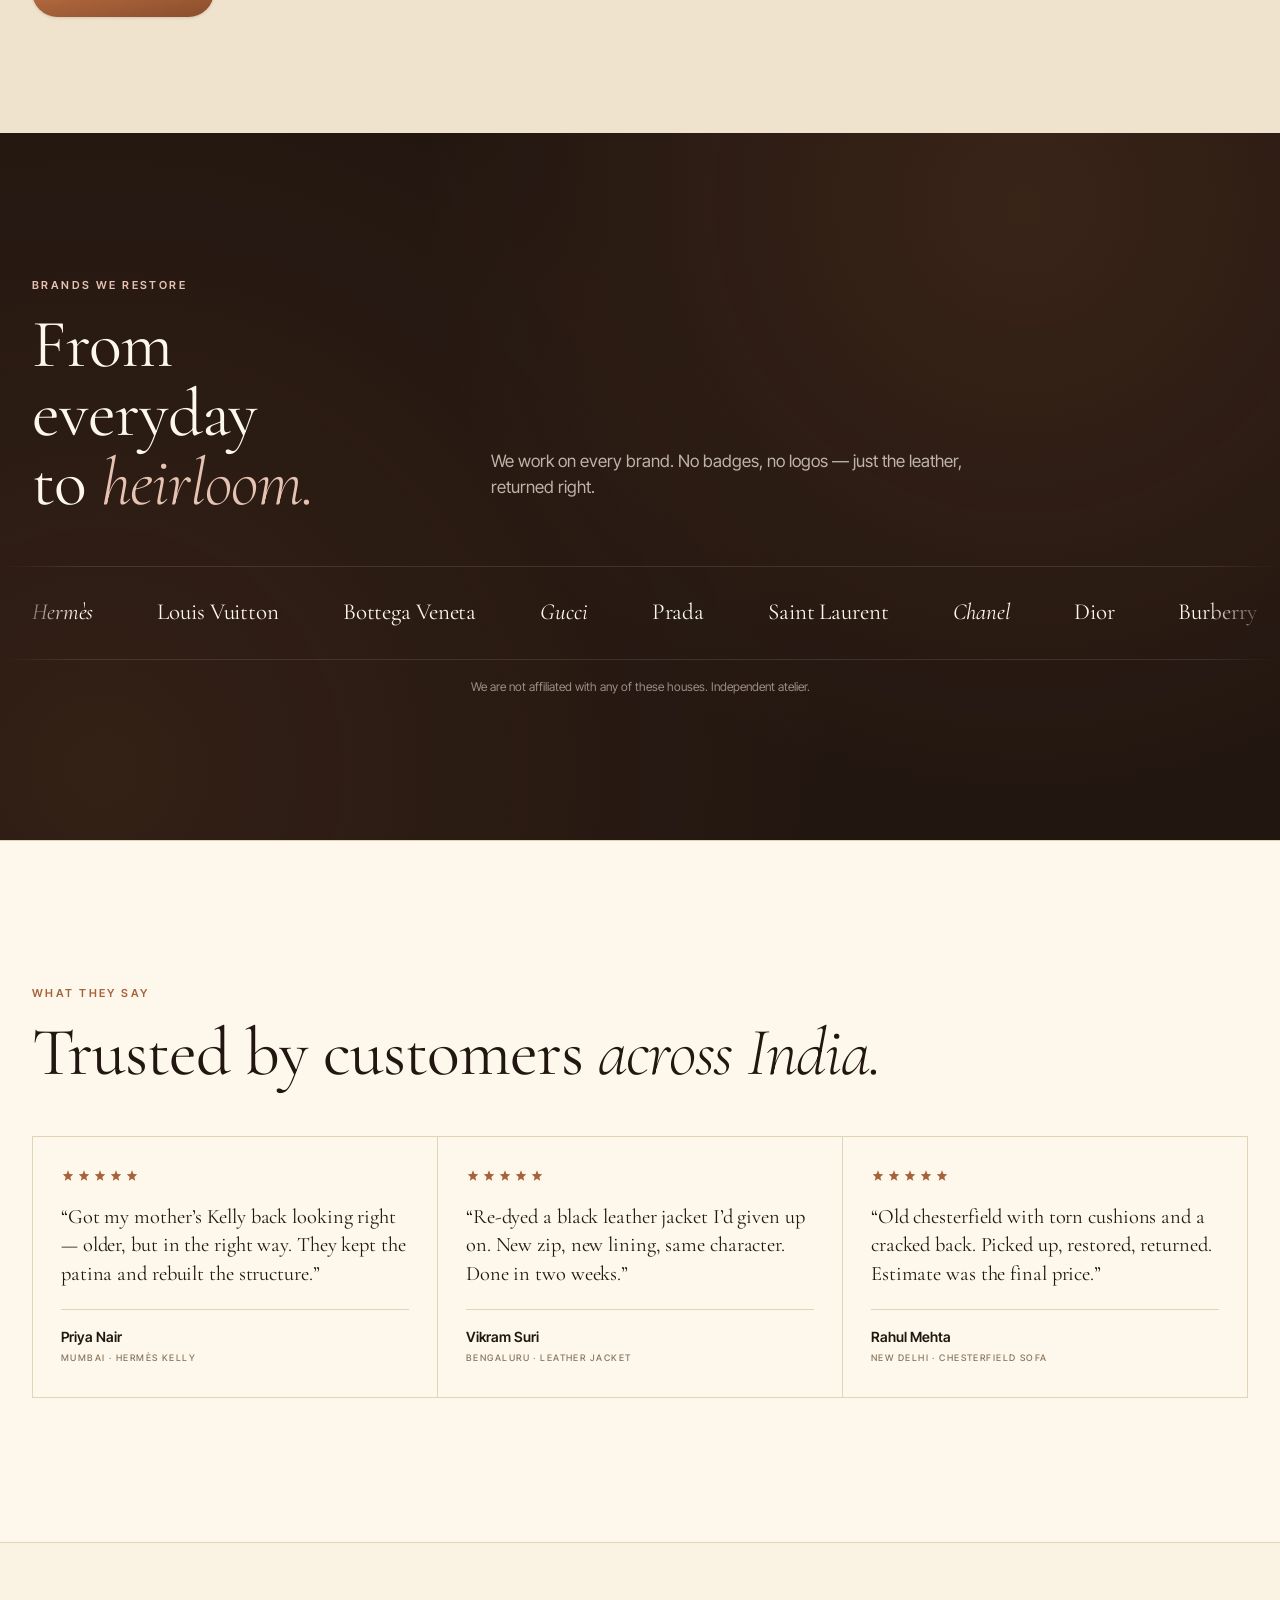
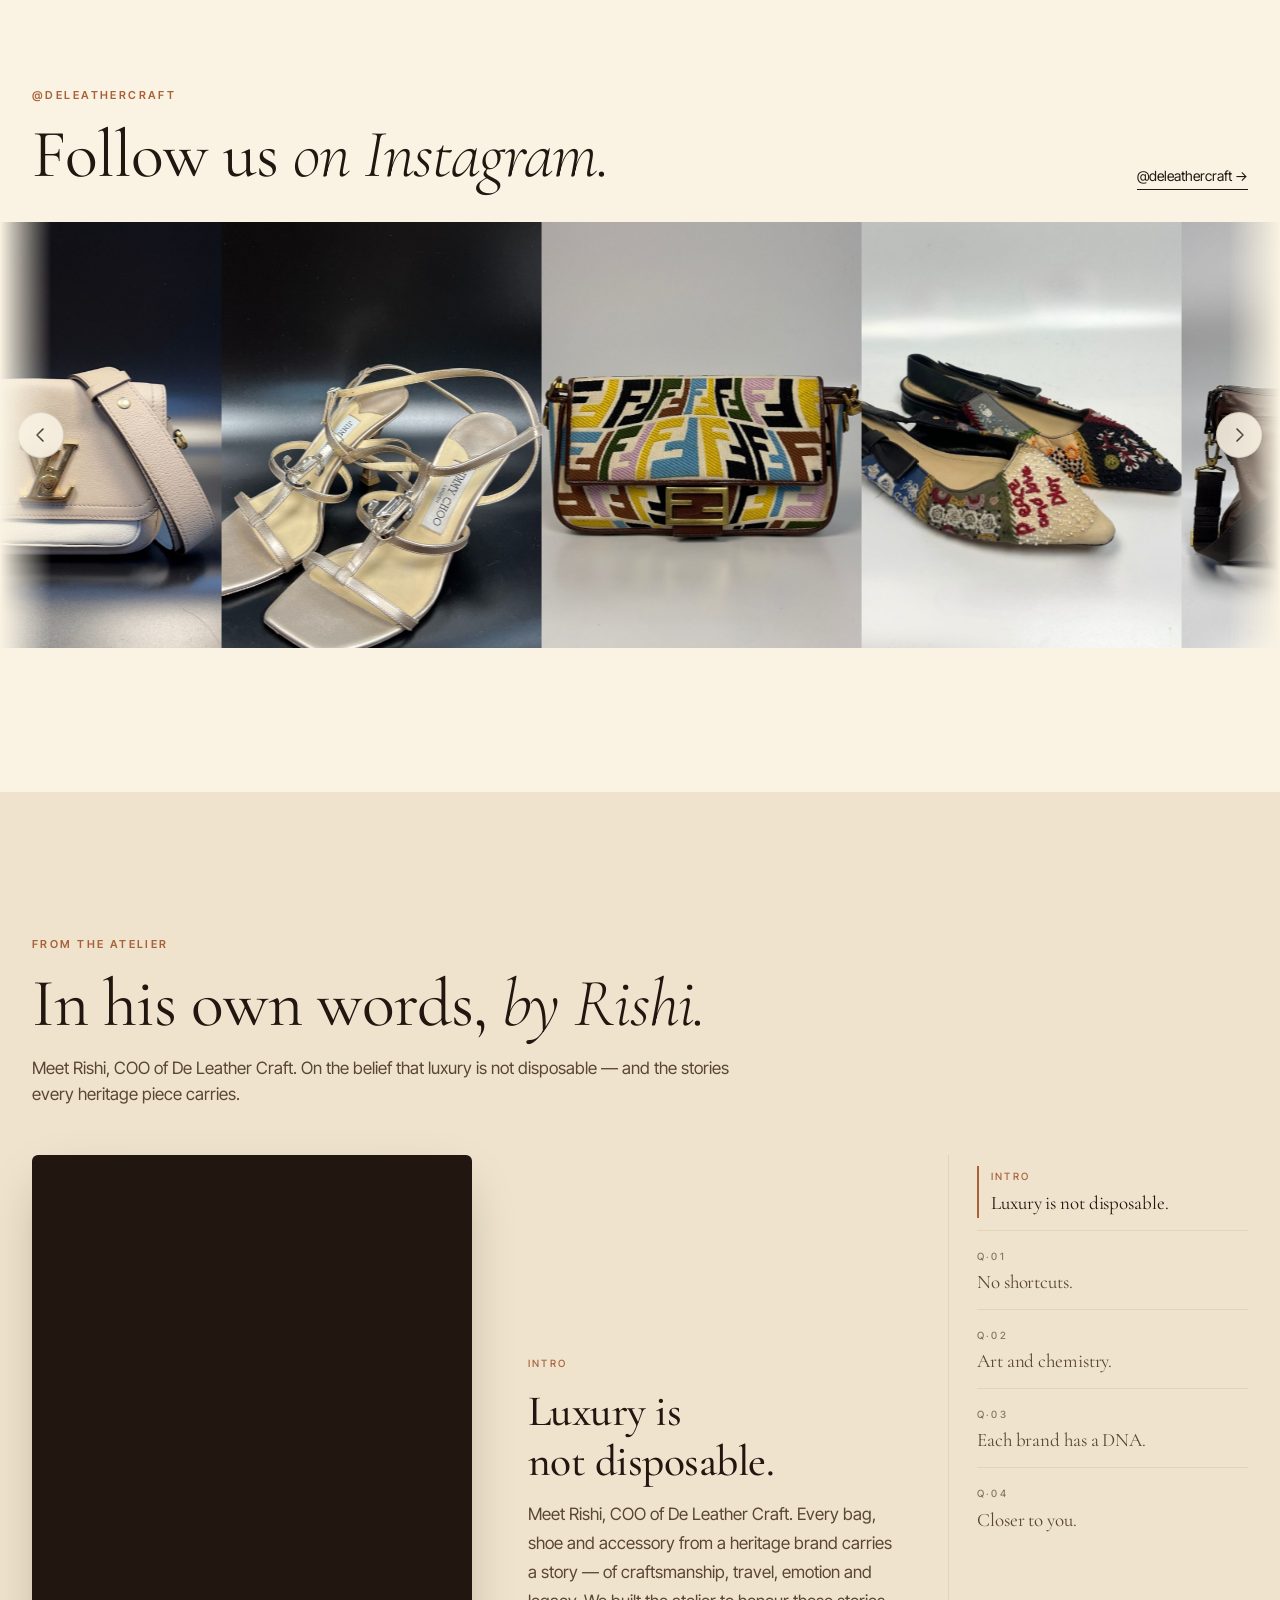
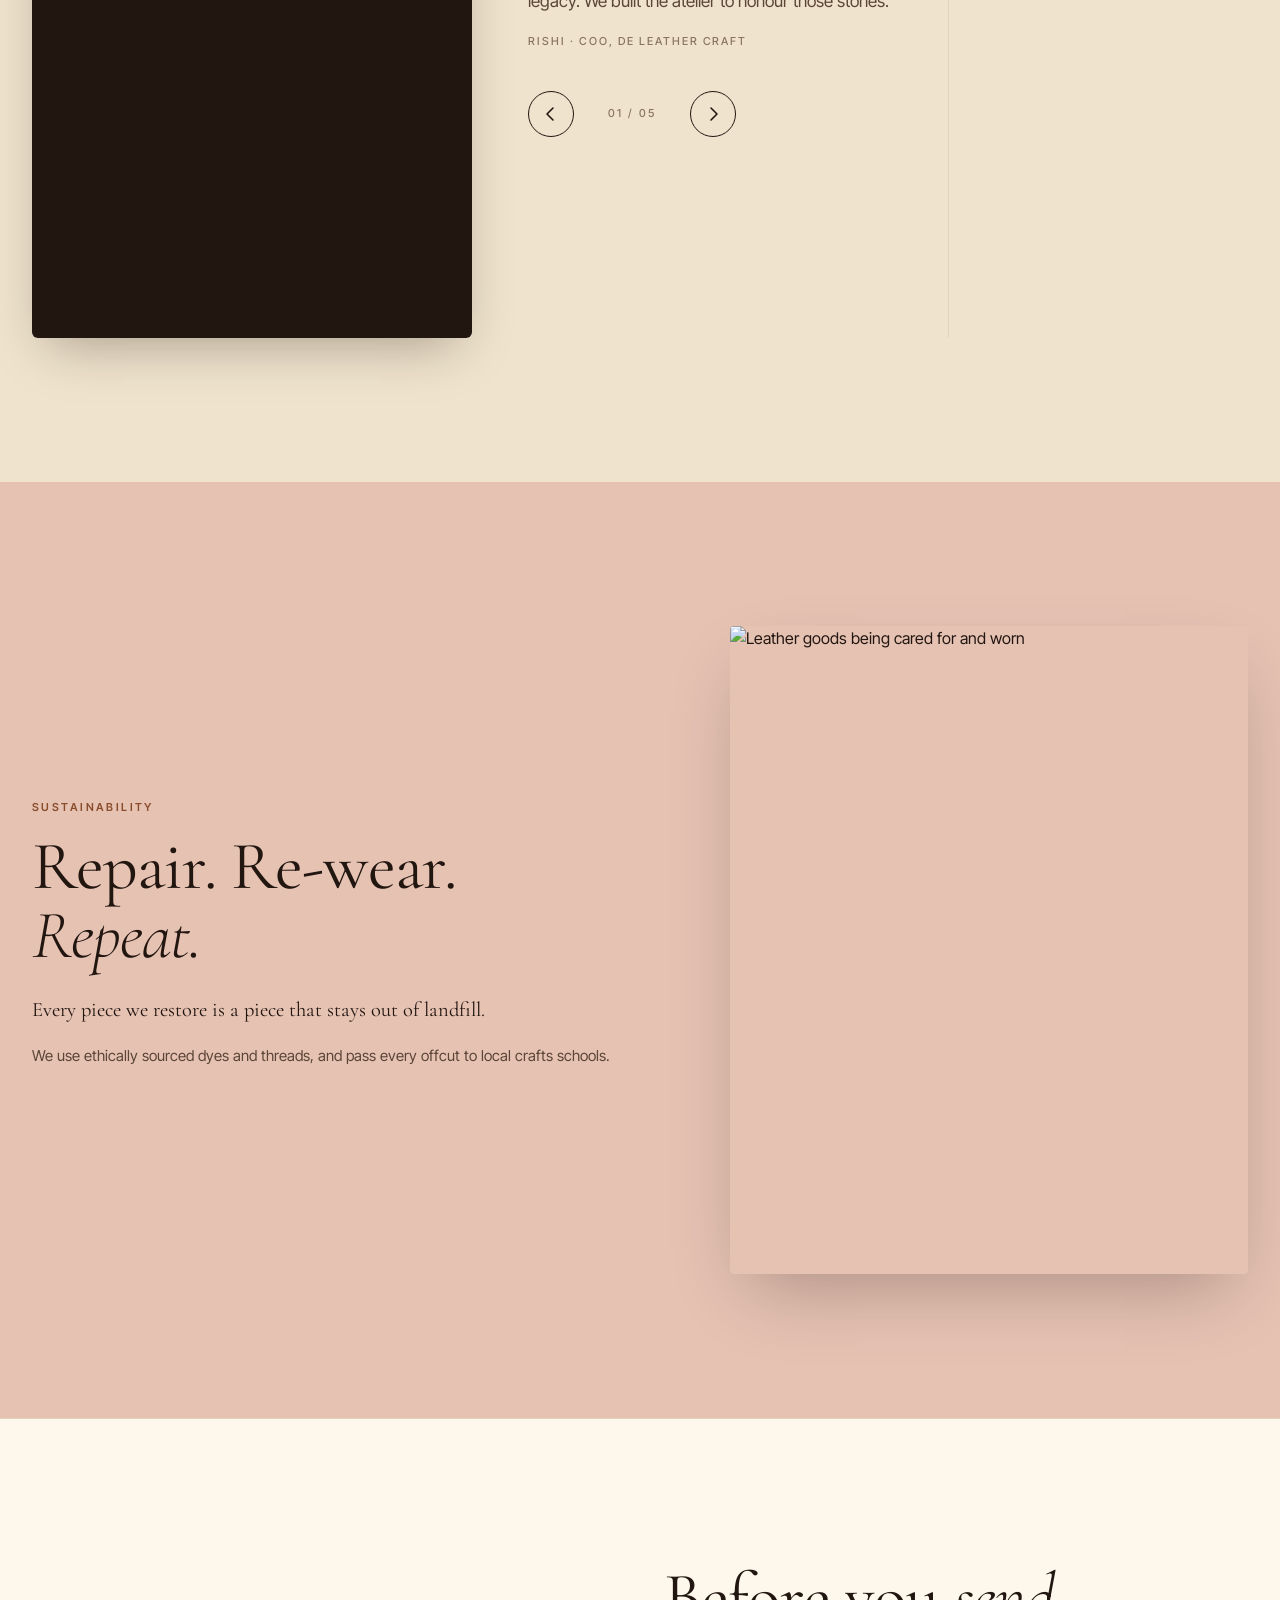
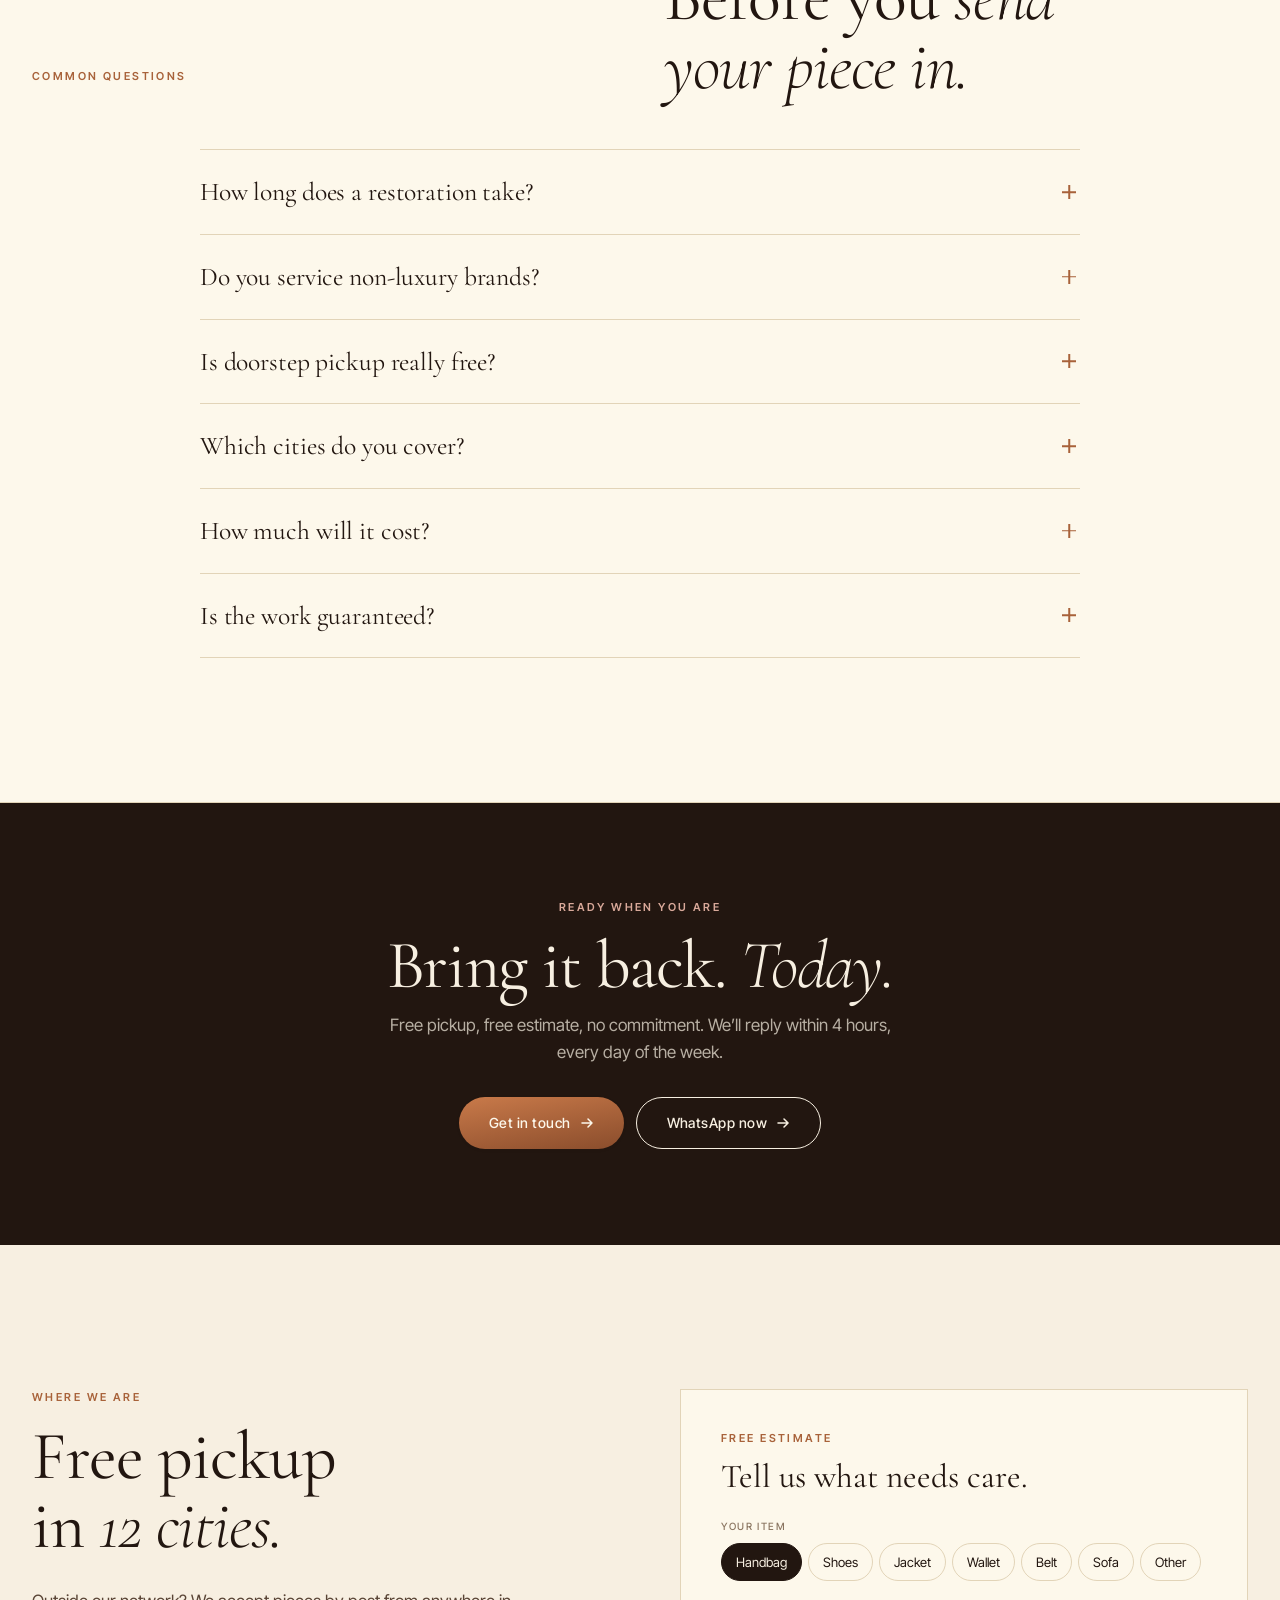
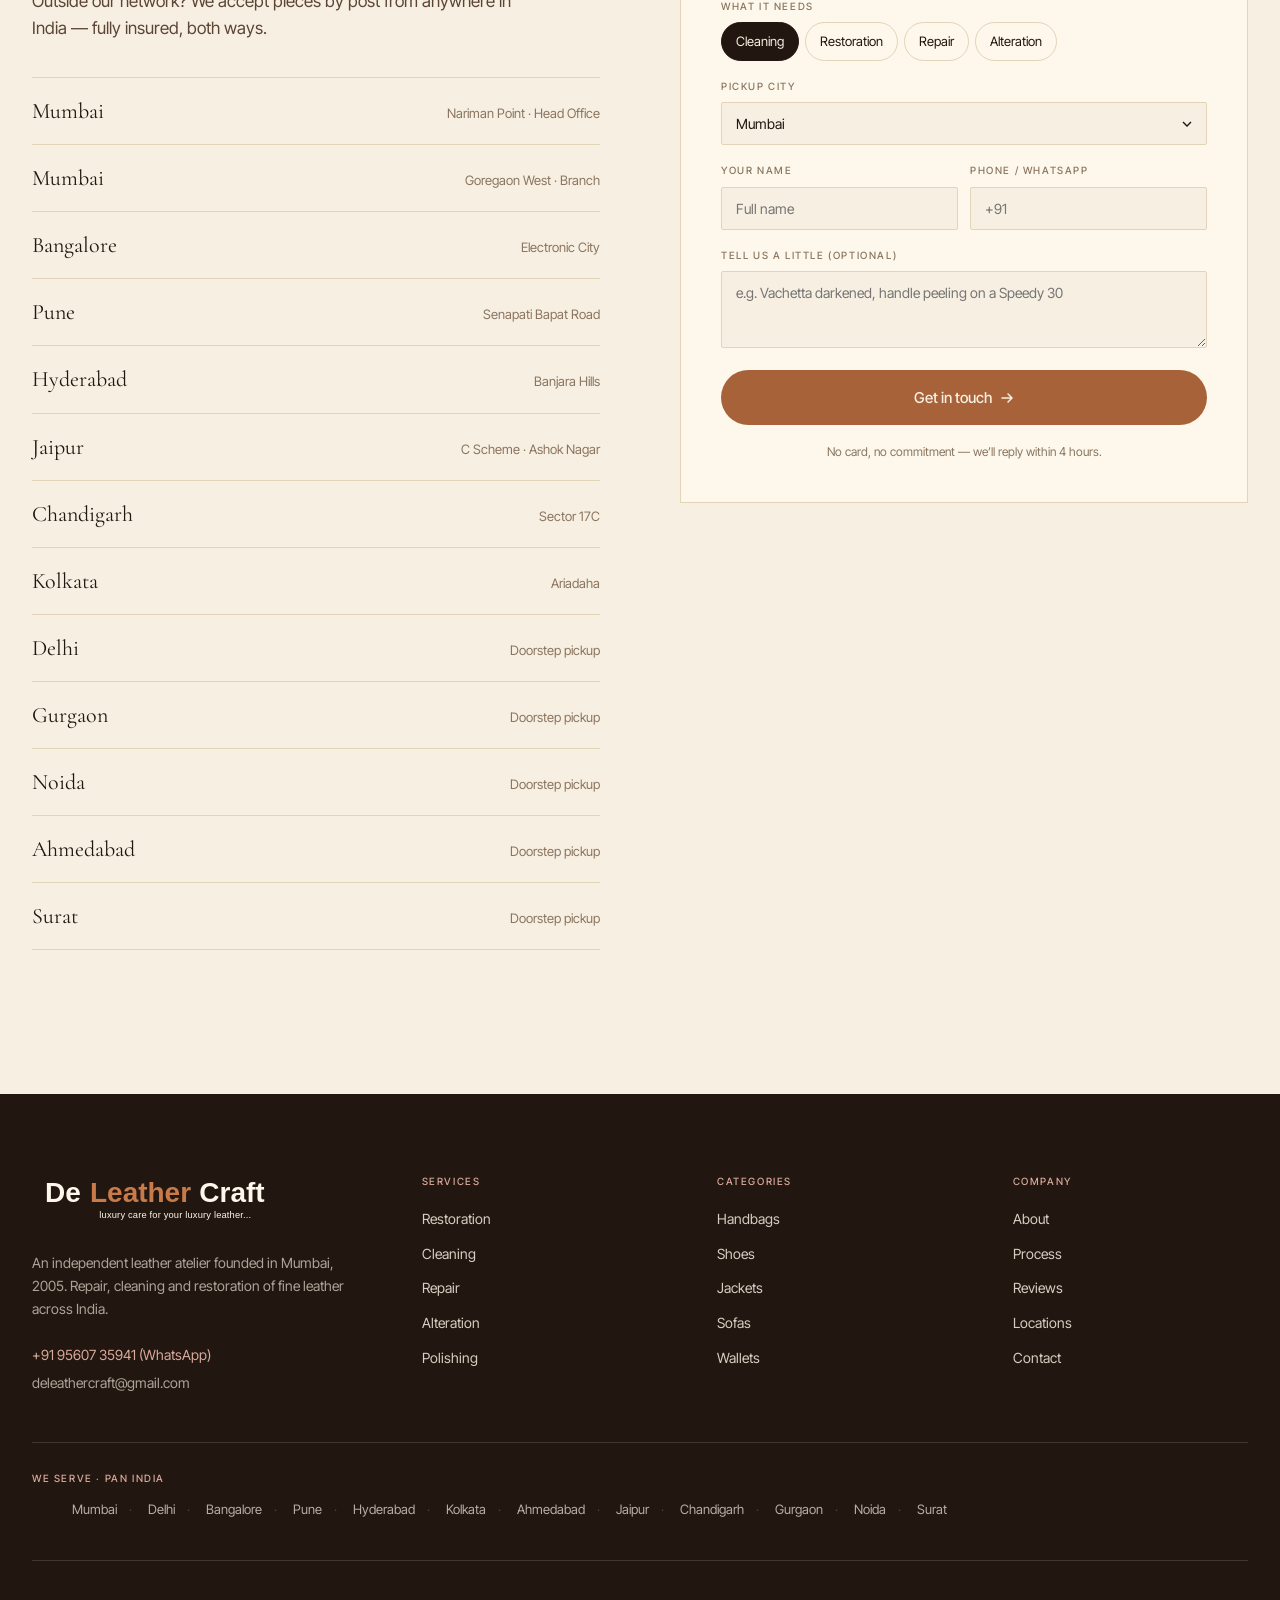
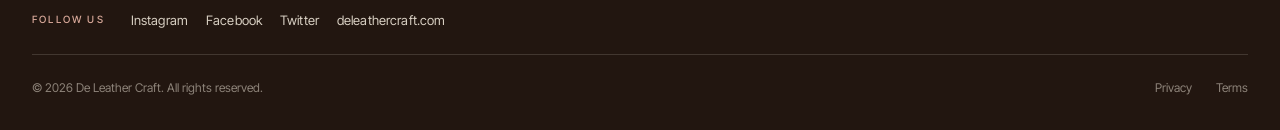
==== commit 958f3c42: "Wire SEO + AI: nav anchors, meta, OG/Twitter, JSON-LD, robots, sitemap Flow - Moved Instagram sectio" ====
--- a/index.html
+++ b/index.html
@@ -3,8 +3,35 @@
 <head>
   <meta charset="UTF-8" />
   <meta name="viewport" content="width=device-width, initial-scale=1, viewport-fit=cover" />
-  <title>De Leather Craft — Premium Leather Repair, Cleaning &amp; Restoration</title>
-  <meta name="description" content="India's leather atelier since 2001. Premium repair, deep cleaning and restoration of luxury handbags, shoes, jackets and sofas. Doorstep pickup in 9 cities." />
+  <meta name="theme-color" content="#221610" />
+
+  <title>De Leather Craft — Leather Restoration, Repair & Cleaning · Mumbai, since 2005</title>
+  <meta name="description" content="Trusted leather care specialists since 2005. Handbag, shoe, jacket and leather furniture restoration, repair and deep cleaning — by hand, with doorstep pickup in 12 Indian cities." />
+  <meta name="keywords" content="leather restoration India, luxury handbag repair, leather laundry, shoe repair, leather cleaning, Mumbai leather atelier, doorstep pickup, Hermes Louis Vuitton Gucci restoration" />
+  <meta name="author" content="De Leather Craft" />
+  <meta name="robots" content="index, follow, max-image-preview:large, max-snippet:-1" />
+
+  <!-- Canonical -->
+  <link rel="canonical" href="https://leather-draft.vercel.app/" />
+
+  <!-- Open Graph -->
+  <meta property="og:type" content="website" />
+  <meta property="og:site_name" content="De Leather Craft" />
+  <meta property="og:title" content="De Leather Craft — Leather Restoration, Repair & Cleaning" />
+  <meta property="og:description" content="Trusted leather care specialists since 2005. Handbag, shoe, jacket and leather furniture restoration — by hand, doorstep pickup in 12 Indian cities." />
+  <meta property="og:url" content="https://leather-draft.vercel.app/" />
+  <meta property="og:image" content="https://leather-draft.vercel.app/after-fendi.jpg" />
+  <meta property="og:image:width" content="1024" />
+  <meta property="og:image:height" content="1024" />
+  <meta property="og:image:alt" content="Fendi Mamma Baguette restored by De Leather Craft" />
+  <meta property="og:locale" content="en_IN" />
+
+  <!-- Twitter -->
+  <meta name="twitter:card" content="summary_large_image" />
+  <meta name="twitter:site" content="@Deleathercraft" />
+  <meta name="twitter:title" content="De Leather Craft — Leather Restoration, Repair & Cleaning" />
+  <meta name="twitter:description" content="Trusted leather care specialists since 2005. By hand, doorstep pickup across India." />
+  <meta name="twitter:image" content="https://leather-draft.vercel.app/after-fendi.jpg" />
 
   <!--
     Type system:
@@ -16,6 +43,121 @@
   <link rel="stylesheet" href="https://fonts.googleapis.com/css2?family=Cormorant+Garamond:ital,wght@0,300;0,400;0,500;0,600;0,700;1,300;1,400;1,500&family=Inter+Tight:wght@300;400;500;600;700&display=swap" />
 
   <link rel="stylesheet" href="style.css" />
+
+  <!-- Structured data for Google + AI parsers (Perplexity / Bing AI / SGE).
+       Combined Organization + LocalBusiness + FAQPage + ItemList (services). -->
+  <script type="application/ld+json">
+  {
+    "@context": "https://schema.org",
+    "@graph": [
+      {
+        "@type": ["Organization", "LocalBusiness"],
+        "@id": "https://leather-draft.vercel.app/#org",
+        "name": "De Leather Craft",
+        "alternateName": "DeLeatherCraft",
+        "url": "https://leather-draft.vercel.app/",
+        "logo": "https://leather-draft.vercel.app/logo.svg",
+        "image": "https://leather-draft.vercel.app/after-fendi.jpg",
+        "description": "Independent leather restoration atelier in Mumbai since 2005. By-hand restoration, repair and deep cleaning of luxury handbags, shoes, jackets and leather furniture with doorstep pickup across India.",
+        "foundingDate": "2005",
+        "founders": [{ "@type": "Person", "name": "Rishi" }],
+        "telephone": "+91-9560735941",
+        "email": "deleathercraft@gmail.com",
+        "address": {
+          "@type": "PostalAddress",
+          "streetAddress": "B/6 Basement, Mittal Court, Nariman Point",
+          "addressLocality": "Mumbai",
+          "addressRegion": "Maharashtra",
+          "postalCode": "400021",
+          "addressCountry": "IN"
+        },
+        "areaServed": [
+          { "@type": "City", "name": "Mumbai" },
+          { "@type": "City", "name": "Delhi" },
+          { "@type": "City", "name": "Bangalore" },
+          { "@type": "City", "name": "Pune" },
+          { "@type": "City", "name": "Hyderabad" },
+          { "@type": "City", "name": "Kolkata" },
+          { "@type": "City", "name": "Ahmedabad" },
+          { "@type": "City", "name": "Jaipur" },
+          { "@type": "City", "name": "Chandigarh" },
+          { "@type": "City", "name": "Gurgaon" },
+          { "@type": "City", "name": "Noida" },
+          { "@type": "City", "name": "Surat" }
+        ],
+        "sameAs": [
+          "https://instagram.com/deleathercraft",
+          "https://facebook.com/Deleathercraft",
+          "https://twitter.com/Deleathercraft",
+          "https://deleathercraft.com"
+        ]
+      },
+      {
+        "@type": "ItemList",
+        "name": "Leather Services",
+        "itemListElement": [
+          { "@type": "Service", "position": 1, "name": "Restoration",  "description": "Colour restoration, patchwork, polishing, re-conditioning, edge and seam repair." },
+          { "@type": "Service", "position": 2, "name": "Cleaning",     "description": "Deep leather laundry, suede and nubuck care, stain removal, sneaker spa, sofa cleaning." },
+          { "@type": "Service", "position": 3, "name": "Repair",       "description": "Zipper replacement, handle re-stitching, sole replacement, hardware repair, lining fix." },
+          { "@type": "Service", "position": 4, "name": "Alteration",   "description": "Resize and re-fit, strap shortening, belt cut and buckle, monogramming, custom lining." }
+        ]
+      },
+      {
+        "@type": "FAQPage",
+        "mainEntity": [
+          {
+            "@type": "Question",
+            "name": "How long does a restoration take?",
+            "acceptedAnswer": {
+              "@type": "Answer",
+              "text": "Most restorations finish in 10–14 days. Heavier structural work — re-soling boots, re-upholstering a sofa, full re-dye on a jacket — can take up to four weeks."
+            }
+          },
+          {
+            "@type": "Question",
+            "name": "Do you service non-luxury brands?",
+            "acceptedAnswer": {
+              "@type": "Answer",
+              "text": "Yes. We restore everyday leather just as carefully as luxury pieces. Whether it’s a heirloom Hermès or a well-loved everyday tote, send us a photo and we'll tell you what we can do."
+            }
+          },
+          {
+            "@type": "Question",
+            "name": "Is doorstep pickup really free?",
+            "acceptedAnswer": {
+              "@type": "Answer",
+              "text": "Free pickup and return across our 12 pickup cities, fully insured. Outside our pickup network we accept pieces by post from anywhere in India, also insured both ways."
+            }
+          },
+          {
+            "@type": "Question",
+            "name": "Which cities do you cover?",
+            "acceptedAnswer": {
+              "@type": "Answer",
+              "text": "Doorstep pickup runs in Mumbai, Delhi, Bangalore, Pune, Hyderabad, Kolkata, Ahmedabad, Jaipur, Chandigarh, Gurgaon, Noida and Surat. Elsewhere in India, we work by insured post."
+            }
+          },
+          {
+            "@type": "Question",
+            "name": "How much will it cost?",
+            "acceptedAnswer": {
+              "@type": "Answer",
+              "text": "Every piece is different, so every estimate is hand-priced. Send a few photos on WhatsApp or through the form and we'll reply with a clear quote within four hours. No card, no commitment."
+            }
+          },
+          {
+            "@type": "Question",
+            "name": "Is the work guaranteed?",
+            "acceptedAnswer": {
+              "@type": "Answer",
+              "text": "Every restoration carries a six-month workmanship warranty. If the work doesn't hold, we redo it. Your piece is returned with protective wrapping and a small bottle of leather conditioner."
+            }
+          }
+        ]
+      }
+    ]
+  }
+  </script>
 </head>
 <body>
 
@@ -39,51 +181,17 @@
         </svg>
       </a>
 
-      <!-- Desktop navigation -->
+      <!-- Desktop navigation — all anchor links into existing sections.
+           Drop-down menus removed for the single-page launch. -->
       <nav class="nav-desktop" aria-label="Primary">
-        <a href="#" class="nav-link">Home</a>
-        <a href="#" class="nav-link">About</a>
-        <a href="#" class="nav-link">Blog</a>
-        <a href="#" class="nav-link">Products</a>
-
-        <div class="nav-menu">
-          <button type="button" class="nav-link" aria-haspopup="true">
-            We Service
-            <svg width="9" height="9" viewBox="0 0 10 10" aria-hidden="true"><path d="M2 3.5 L5 6.5 L8 3.5" stroke="currentColor" stroke-width="1.4" fill="none" stroke-linecap="round" stroke-linejoin="round" /></svg>
-          </button>
-          <div class="nav-panel">
-            <a href="#" class="nav-panel-link">Leather Coat / Leather Jacket</a>
-            <a href="#" class="nav-panel-link">Leather Bags</a>
-            <a href="#" class="nav-panel-link">Shoes</a>
-            <a href="#" class="nav-panel-link">Women Shoes</a>
-            <a href="#" class="nav-panel-link">Belts Restoration</a>
-            <a href="#" class="nav-panel-link">Wallets Restoration</a>
-            <a href="#" class="nav-panel-link">Leather Sofa Cleaning &amp; Repair — Delhi NCR</a>
-            <a href="#" class="nav-panel-link">Sneakers Restoration</a>
-            <a href="#" class="nav-panel-link">Trolley Bag Repair</a>
-          </div>
-        </div>
-
-        <a href="#" class="nav-link">New Customized Products</a>
-        <a href="#" class="nav-link">What do we do</a>
-        <a href="#" class="nav-link">dlc vs other</a>
-
-        <div class="nav-menu">
-          <button type="button" class="nav-link" aria-haspopup="true">
-            More
-            <svg width="9" height="9" viewBox="0 0 10 10" aria-hidden="true"><path d="M2 3.5 L5 6.5 L8 3.5" stroke="currentColor" stroke-width="1.4" fill="none" stroke-linecap="round" stroke-linejoin="round" /></svg>
-          </button>
-          <div class="nav-panel nav-panel--right">
-            <a href="#" class="nav-panel-link">Testimonials</a>
-            <a href="#" class="nav-panel-link">Terms and Conditions</a>
-            <a href="#" class="nav-panel-link">Contact Us</a>
-            <a href="#" class="nav-panel-link">Media</a>
-            <a href="#" class="nav-panel-link">Area</a>
-            <a href="#" class="nav-panel-link">Cobbler Shop Near Me | Cobbler Shoe Repair Service</a>
-            <a href="#" class="nav-panel-link">Shoes Cleaning &amp; Drycleaning Near Me</a>
-            <a href="#" class="nav-panel-link">Reviews</a>
-          </div>
-        </div>
+        <a href="#services"      class="nav-link">Services</a>
+        <a href="#categories"    class="nav-link">What we restore</a>
+        <a href="#before-after"  class="nav-link">Transformation</a>
+        <a href="#brands"        class="nav-link">Brands</a>
+        <a href="#atelier"       class="nav-link">Atelier</a>
+        <a href="#reviews"       class="nav-link">Reviews</a>
+        <a href="#faq"           class="nav-link">FAQ</a>
+        <a href="#contact"       class="nav-link">Contact</a>
       </nav>
 
       <!-- Desktop CTA -->
@@ -102,49 +210,17 @@
       </button>
     </div>
 
-    <!-- Mobile drawer -->
+    <!-- Mobile drawer — same anchor links as desktop nav -->
     <div class="mobile-nav" id="mobileNav">
       <ul class="mobile-nav__list">
-        <li><a href="#" class="mobile-nav__link">Home</a></li>
-        <li><a href="#" class="mobile-nav__link">About</a></li>
-        <li><a href="#" class="mobile-nav__link">Blog</a></li>
-        <li><a href="#" class="mobile-nav__link">Products</a></li>
-        <li>
-          <button type="button" class="mobile-nav__toggle" aria-expanded="false">
-            We Service
-            <span class="caret"><svg width="9" height="9" viewBox="0 0 10 10" aria-hidden="true"><path d="M2 3.5 L5 6.5 L8 3.5" stroke="currentColor" stroke-width="1.4" fill="none" stroke-linecap="round" stroke-linejoin="round" /></svg></span>
-          </button>
-          <ul class="mobile-nav__sub" hidden>
-            <li><a href="#">Leather Coat / Leather Jacket</a></li>
-            <li><a href="#">Leather Bags</a></li>
-            <li><a href="#">Shoes</a></li>
-            <li><a href="#">Women Shoes</a></li>
-            <li><a href="#">Belts Restoration</a></li>
-            <li><a href="#">Wallets Restoration</a></li>
-            <li><a href="#">Leather Sofa Cleaning &amp; Repair — Delhi NCR</a></li>
-            <li><a href="#">Sneakers Restoration</a></li>
-            <li><a href="#">Trolley Bag Repair</a></li>
-          </ul>
-        </li>
-        <li><a href="#" class="mobile-nav__link">New Customized Products</a></li>
-        <li><a href="#" class="mobile-nav__link">What do we do</a></li>
-        <li><a href="#" class="mobile-nav__link">dlc vs other</a></li>
-        <li>
-          <button type="button" class="mobile-nav__toggle" aria-expanded="false">
-            More
-            <span class="caret"><svg width="9" height="9" viewBox="0 0 10 10" aria-hidden="true"><path d="M2 3.5 L5 6.5 L8 3.5" stroke="currentColor" stroke-width="1.4" fill="none" stroke-linecap="round" stroke-linejoin="round" /></svg></span>
-          </button>
-          <ul class="mobile-nav__sub" hidden>
-            <li><a href="#">Testimonials</a></li>
-            <li><a href="#">Terms and Conditions</a></li>
-            <li><a href="#">Contact Us</a></li>
-            <li><a href="#">Media</a></li>
-            <li><a href="#">Area</a></li>
-            <li><a href="#">Cobbler Shop Near Me | Cobbler Shoe Repair Service</a></li>
-            <li><a href="#">Shoes Cleaning &amp; Drycleaning Near Me</a></li>
-            <li><a href="#">Reviews</a></li>
-          </ul>
-        </li>
+        <li><a href="#services"      class="mobile-nav__link">Services</a></li>
+        <li><a href="#categories"    class="mobile-nav__link">What we restore</a></li>
+        <li><a href="#before-after"  class="mobile-nav__link">Transformation</a></li>
+        <li><a href="#brands"        class="mobile-nav__link">Brands</a></li>
+        <li><a href="#atelier"       class="mobile-nav__link">Atelier</a></li>
+        <li><a href="#reviews"       class="mobile-nav__link">Reviews</a></li>
+        <li><a href="#faq"           class="mobile-nav__link">FAQ</a></li>
+        <li><a href="#contact"       class="mobile-nav__link">Contact</a></li>
       </ul>
       <div class="mobile-nav__cta">
         <a href="#contact" class="btn btn--primary btn--cognac btn--lg" style="justify-content:center;">
@@ -162,7 +238,7 @@
          COMPONENT: Hero (video)
          ==================================================================== -->
     <section class="hero-video" id="heroVideo" aria-label="Leather restoration and repair by De Leather Craft">
-      <video class="hero-video__bg" autoplay muted loop playsinline preload="auto">
+      <video class="hero-video__bg" autoplay muted loop playsinline preload="metadata">
         <source src="Promo-2.mp4" type="video/mp4" />
       </video>
       <div class="hero-video__shade"></div>
@@ -170,7 +246,7 @@
       <div class="wrap hero-video__inner">
         <div class="hero-video__eyebrow">
           <span class="rule"></span>
-          <span class="eyebrow">De Leather Craft &middot; Since 2001</span>
+          <span class="eyebrow">De Leather Craft &middot; Since 2005</span>
         </div>
 
         <h1 class="hero-video__title">
@@ -205,11 +281,11 @@
           <div class="intro-body">
             <p class="lede">
               We restore leather. Bags, shoes, jackets, sofas &mdash; by hand, from our
-              atelier in Delhi to doorsteps across nine cities in India.
+              Mumbai atelier to doorsteps across 12 cities in India.
             </p>
             <p class="intro-note">
               <span class="intro-rule" aria-hidden="true"></span>
-              Since 2001. By post from anywhere in India.
+              Since 2005. By post from anywhere in India.
             </p>
           </div>
         </div>
@@ -229,7 +305,7 @@
           <div class="city-marquee" aria-label="Doorstep pickup cities across India">
             <div class="city-marquee__track">
               <!-- listed twice for a seamless infinite loop -->
-              <span>Mumbai</span><span>Delhi</span><span>Bangalore</span><span>Pune</span><span>Hyderabad</span><span>Kolkata</span><span>Ahmedabad</span><span>Jaipur</span><span>Chandigarh</span><span>Gurgaon</span><span>Noida</span><span>Surat</span><span>Amritsar</span><span>Jalandhar</span><span aria-hidden="true">Mumbai</span><span aria-hidden="true">Delhi</span><span aria-hidden="true">Bangalore</span><span aria-hidden="true">Pune</span><span aria-hidden="true">Hyderabad</span><span aria-hidden="true">Kolkata</span><span aria-hidden="true">Ahmedabad</span><span aria-hidden="true">Jaipur</span><span aria-hidden="true">Chandigarh</span><span aria-hidden="true">Gurgaon</span><span aria-hidden="true">Noida</span><span aria-hidden="true">Surat</span><span aria-hidden="true">Amritsar</span><span aria-hidden="true">Jalandhar</span>
+              <span>Mumbai</span><span>Delhi</span><span>Bangalore</span><span>Pune</span><span>Hyderabad</span><span>Kolkata</span><span>Ahmedabad</span><span>Jaipur</span><span>Chandigarh</span><span>Gurgaon</span><span>Noida</span><span>Surat</span><span aria-hidden="true">Mumbai</span><span aria-hidden="true">Delhi</span><span aria-hidden="true">Bangalore</span><span aria-hidden="true">Pune</span><span aria-hidden="true">Hyderabad</span><span aria-hidden="true">Kolkata</span><span aria-hidden="true">Ahmedabad</span><span aria-hidden="true">Jaipur</span><span aria-hidden="true">Chandigarh</span><span aria-hidden="true">Gurgaon</span><span aria-hidden="true">Noida</span><span aria-hidden="true">Surat</span>
             </div>
           </div>
         </div>
@@ -665,6 +741,173 @@
         </div>
       </div>
     </section>
+    <!-- ====================================================================
+         COMPONENT: Instagram
+         ==================================================================== -->
+    <section class="section instagram">
+      <div class="wrap">
+        <div class="ig-head">
+          <div>
+            <div class="eyebrow">@deleathercraft</div>
+            <h2 class="section-title">
+              Follow us <em>on Instagram.</em>
+            </h2>
+          </div>
+          <a href="https://instagram.com/deleathercraft" target="_blank" rel="noopener noreferrer" class="ig-head__link">@deleathercraft →</a>
+        </div>
+
+        <div class="ig-marquee" id="igMarquee" aria-label="Recent restorations from De Leather Craft">
+          <button type="button" class="ig-marquee__btn ig-marquee__btn--prev" id="igPrev" aria-label="Previous tile">
+            <svg width="16" height="16" viewBox="0 0 16 16" aria-hidden="true"><path d="M10 2 L4 8 L10 14" fill="none" stroke="currentColor" stroke-width="1.6" stroke-linecap="round" stroke-linejoin="round" /></svg>
+          </button>
+          <button type="button" class="ig-marquee__btn ig-marquee__btn--next" id="igNext" aria-label="Next tile">
+            <svg width="16" height="16" viewBox="0 0 16 16" aria-hidden="true"><path d="M6 2 L12 8 L6 14" fill="none" stroke="currentColor" stroke-width="1.6" stroke-linecap="round" stroke-linejoin="round" /></svg>
+          </button>
+          <div class="ig-marquee__track" id="igTrack">
+            <!-- list rendered twice for a seamless infinite loop;
+                 order is intentionally mixed so bags and shoes alternate -->
+            <a href="https://instagram.com/deleathercraft" target="_blank" rel="noopener noreferrer" class="ig-tile">
+              <img src="public/lv-creme-bag.jpg" alt="Louis Vuitton — cream leather revival" loading="lazy" />
+              <div class="ig-overlay"><span>Louis Vuitton &mdash; cream leather revival</span></div>
+            </a>
+            <a href="https://instagram.com/deleathercraft" target="_blank" rel="noopener noreferrer" class="ig-tile">
+              <img src="public/jimmy-choo-shoe.jpg" alt="Jimmy Choo — sandal restored" loading="lazy" />
+              <div class="ig-overlay"><span>Jimmy Choo &mdash; sandal restored</span></div>
+            </a>
+            <a href="https://instagram.com/deleathercraft" target="_blank" rel="noopener noreferrer" class="ig-tile">
+              <img src="public/fendi-colors-handbag.jpg" alt="Fendi — colour-block revival" loading="lazy" />
+              <div class="ig-overlay"><span>Fendi &mdash; colour-block revival</span></div>
+            </a>
+            <a href="https://instagram.com/deleathercraft" target="_blank" rel="noopener noreferrer" class="ig-tile">
+              <img src="public/dior-flats.jpg" alt="Dior flats — re-soled" loading="lazy" />
+              <div class="ig-overlay"><span>Dior &mdash; flats re-soled</span></div>
+            </a>
+            <a href="https://instagram.com/deleathercraft" target="_blank" rel="noopener noreferrer" class="ig-tile">
+              <img src="public/tumi-leather-bag.jpg" alt="Tumi — corner re-edged" loading="lazy" />
+              <div class="ig-overlay"><span>Tumi &mdash; corner re-edged</span></div>
+            </a>
+            <a href="https://instagram.com/deleathercraft" target="_blank" rel="noopener noreferrer" class="ig-tile">
+              <img src="public/lv-white-shoe.jpg" alt="Louis Vuitton — sneaker spa" loading="lazy" />
+              <div class="ig-overlay"><span>Louis Vuitton &mdash; sneaker spa</span></div>
+            </a>
+            <a href="https://instagram.com/deleathercraft" target="_blank" rel="noopener noreferrer" class="ig-tile">
+              <img src="public/modau-snake-leather-bag.jpg" alt="Exotic snakeskin restoration" loading="lazy" />
+              <div class="ig-overlay"><span>Exotic &mdash; snakeskin care</span></div>
+            </a>
+            <a href="https://instagram.com/deleathercraft" target="_blank" rel="noopener noreferrer" class="ig-tile">
+              <img src="public/Tods-men-shoe.jpg" alt="Tod's loafers — deep cleaned" loading="lazy" />
+              <div class="ig-overlay"><span>Tod&rsquo;s &mdash; loafers deep cleaned</span></div>
+            </a>
+            <a href="https://instagram.com/deleathercraft" target="_blank" rel="noopener noreferrer" class="ig-tile">
+              <img src="public/coach-bag.jpg" alt="Coach — full restoration" loading="lazy" />
+              <div class="ig-overlay"><span>Coach &mdash; full restoration</span></div>
+            </a>
+            <a href="https://instagram.com/deleathercraft" target="_blank" rel="noopener noreferrer" class="ig-tile">
+              <img src="public/adidas-shoe.jpg" alt="Adidas — sneaker spa" loading="lazy" />
+              <div class="ig-overlay"><span>Adidas &mdash; sneaker spa</span></div>
+            </a>
+            <a href="https://instagram.com/deleathercraft" target="_blank" rel="noopener noreferrer" class="ig-tile">
+              <img src="public/lv-design-handbag.jpg" alt="Louis Vuitton — design handbag care" loading="lazy" />
+              <div class="ig-overlay"><span>Louis Vuitton &mdash; handbag care</span></div>
+            </a>
+            <a href="https://instagram.com/deleathercraft" target="_blank" rel="noopener noreferrer" class="ig-tile">
+              <img src="public/suede-shoe.jpg" alt="Suede loafers — colour revived" loading="lazy" />
+              <div class="ig-overlay"><span>Suede loafers &mdash; colour revived</span></div>
+            </a>
+            <a href="https://instagram.com/deleathercraft" target="_blank" rel="noopener noreferrer" class="ig-tile">
+              <img src="public/jimmy-choo-red-purse-bag.jpg" alt="Jimmy Choo — patent re-polish" loading="lazy" />
+              <div class="ig-overlay"><span>Jimmy Choo &mdash; patent re-polish</span></div>
+            </a>
+            <a href="https://instagram.com/deleathercraft" target="_blank" rel="noopener noreferrer" class="ig-tile">
+              <img src="public/man-leather-shoe.jpg" alt="Men's leather shoe — full re-sole" loading="lazy" />
+              <div class="ig-overlay"><span>Brogues &mdash; full re-sole</span></div>
+            </a>
+            <a href="https://instagram.com/deleathercraft" target="_blank" rel="noopener noreferrer" class="ig-tile">
+              <img src="public/turquoise-bag.jpg" alt="Vintage clutch — turquoise revival" loading="lazy" />
+              <div class="ig-overlay"><span>Vintage clutch &mdash; turquoise revival</span></div>
+            </a>
+            <a href="https://instagram.com/deleathercraft" target="_blank" rel="noopener noreferrer" class="ig-tile">
+              <img src="public/jimmy-choo-shoejpg.jpg" alt="Jimmy Choo — crystal wedge revived" loading="lazy" />
+              <div class="ig-overlay"><span>Jimmy Choo &mdash; crystal wedge revived</span></div>
+            </a>
+            <a href="https://instagram.com/deleathercraft" target="_blank" rel="noopener noreferrer" class="ig-tile">
+              <img src="public/black-lv-bag.jpg" alt="Louis Vuitton — black handle re-stitch" loading="lazy" />
+              <div class="ig-overlay"><span>Louis Vuitton &mdash; handle re-stitch</span></div>
+            </a>
+
+            <!-- duplicate set, hidden from screen readers, drives the loop -->
+            <a href="https://instagram.com/deleathercraft" target="_blank" rel="noopener noreferrer" class="ig-tile" aria-hidden="true" tabindex="-1">
+              <img src="public/lv-creme-bag.jpg" alt="" loading="lazy" />
+              <div class="ig-overlay"><span>Louis Vuitton &mdash; cream leather revival</span></div>
+            </a>
+            <a href="https://instagram.com/deleathercraft" target="_blank" rel="noopener noreferrer" class="ig-tile" aria-hidden="true" tabindex="-1">
+              <img src="public/jimmy-choo-shoe.jpg" alt="" loading="lazy" />
+              <div class="ig-overlay"><span>Jimmy Choo &mdash; sandal restored</span></div>
+            </a>
+            <a href="https://instagram.com/deleathercraft" target="_blank" rel="noopener noreferrer" class="ig-tile" aria-hidden="true" tabindex="-1">
+              <img src="public/fendi-colors-handbag.jpg" alt="" loading="lazy" />
+              <div class="ig-overlay"><span>Fendi &mdash; colour-block revival</span></div>
+            </a>
+            <a href="https://instagram.com/deleathercraft" target="_blank" rel="noopener noreferrer" class="ig-tile" aria-hidden="true" tabindex="-1">
+              <img src="public/dior-flats.jpg" alt="" loading="lazy" />
+              <div class="ig-overlay"><span>Dior &mdash; flats re-soled</span></div>
+            </a>
+            <a href="https://instagram.com/deleathercraft" target="_blank" rel="noopener noreferrer" class="ig-tile" aria-hidden="true" tabindex="-1">
+              <img src="public/tumi-leather-bag.jpg" alt="" loading="lazy" />
+              <div class="ig-overlay"><span>Tumi &mdash; corner re-edged</span></div>
+            </a>
+            <a href="https://instagram.com/deleathercraft" target="_blank" rel="noopener noreferrer" class="ig-tile" aria-hidden="true" tabindex="-1">
+              <img src="public/lv-white-shoe.jpg" alt="" loading="lazy" />
+              <div class="ig-overlay"><span>Louis Vuitton &mdash; sneaker spa</span></div>
+            </a>
+            <a href="https://instagram.com/deleathercraft" target="_blank" rel="noopener noreferrer" class="ig-tile" aria-hidden="true" tabindex="-1">
+              <img src="public/modau-snake-leather-bag.jpg" alt="" loading="lazy" />
+              <div class="ig-overlay"><span>Exotic &mdash; snakeskin care</span></div>
+            </a>
+            <a href="https://instagram.com/deleathercraft" target="_blank" rel="noopener noreferrer" class="ig-tile" aria-hidden="true" tabindex="-1">
+              <img src="public/Tods-men-shoe.jpg" alt="" loading="lazy" />
+              <div class="ig-overlay"><span>Tod&rsquo;s &mdash; loafers deep cleaned</span></div>
+            </a>
+            <a href="https://instagram.com/deleathercraft" target="_blank" rel="noopener noreferrer" class="ig-tile" aria-hidden="true" tabindex="-1">
+              <img src="public/coach-bag.jpg" alt="" loading="lazy" />
+              <div class="ig-overlay"><span>Coach &mdash; full restoration</span></div>
+            </a>
+            <a href="https://instagram.com/deleathercraft" target="_blank" rel="noopener noreferrer" class="ig-tile" aria-hidden="true" tabindex="-1">
+              <img src="public/adidas-shoe.jpg" alt="" loading="lazy" />
+              <div class="ig-overlay"><span>Adidas &mdash; sneaker spa</span></div>
+            </a>
+            <a href="https://instagram.com/deleathercraft" target="_blank" rel="noopener noreferrer" class="ig-tile" aria-hidden="true" tabindex="-1">
+              <img src="public/lv-design-handbag.jpg" alt="" loading="lazy" />
+              <div class="ig-overlay"><span>Louis Vuitton &mdash; handbag care</span></div>
+            </a>
+            <a href="https://instagram.com/deleathercraft" target="_blank" rel="noopener noreferrer" class="ig-tile" aria-hidden="true" tabindex="-1">
+              <img src="public/suede-shoe.jpg" alt="" loading="lazy" />
+              <div class="ig-overlay"><span>Suede loafers &mdash; colour revived</span></div>
+            </a>
+            <a href="https://instagram.com/deleathercraft" target="_blank" rel="noopener noreferrer" class="ig-tile" aria-hidden="true" tabindex="-1">
+              <img src="public/jimmy-choo-red-purse-bag.jpg" alt="" loading="lazy" />
+              <div class="ig-overlay"><span>Jimmy Choo &mdash; patent re-polish</span></div>
+            </a>
+            <a href="https://instagram.com/deleathercraft" target="_blank" rel="noopener noreferrer" class="ig-tile" aria-hidden="true" tabindex="-1">
+              <img src="public/man-leather-shoe.jpg" alt="" loading="lazy" />
+              <div class="ig-overlay"><span>Brogues &mdash; full re-sole</span></div>
+            </a>
+            <a href="https://instagram.com/deleathercraft" target="_blank" rel="noopener noreferrer" class="ig-tile" aria-hidden="true" tabindex="-1">
+              <img src="public/turquoise-bag.jpg" alt="" loading="lazy" />
+              <div class="ig-overlay"><span>Vintage clutch &mdash; turquoise revival</span></div>
+            </a>
+            <a href="https://instagram.com/deleathercraft" target="_blank" rel="noopener noreferrer" class="ig-tile" aria-hidden="true" tabindex="-1">
+              <img src="public/jimmy-choo-shoejpg.jpg" alt="" loading="lazy" />
+              <div class="ig-overlay"><span>Jimmy Choo &mdash; crystal wedge revived</span></div>
+            </a>
+            <a href="https://instagram.com/deleathercraft" target="_blank" rel="noopener noreferrer" class="ig-tile" aria-hidden="true" tabindex="-1">
+              <img src="public/black-lv-bag.jpg" alt="" loading="lazy" />
+              <div class="ig-overlay"><span>Louis Vuitton &mdash; handle re-stitch</span></div>
+            </a>
+          </div>
+        </div>
+      </div>
+    </section>
 
 
     <!-- ====================================================================
@@ -847,7 +1090,7 @@
               <span class="faq-item__icon" aria-hidden="true"></span>
             </summary>
             <div class="faq-item__body">
-              <p>Free pickup and return across our nine pickup cities, fully insured. Outside
+              <p>Free pickup and return across our 12 pickup cities, fully insured. Outside
               our pickup network we accept pieces by post from anywhere in India &mdash; also
               insured both ways.</p>
             </div>
@@ -859,9 +1102,9 @@
               <span class="faq-item__icon" aria-hidden="true"></span>
             </summary>
             <div class="faq-item__body">
-              <p>Doorstep pickup runs in Delhi, Mumbai, Bangalore, Chandigarh, Amritsar, Noida,
-              Gurgaon, Jalandhar, Hyderabad, Ahmedabad, Kolkata, Pune and Jaipur. Elsewhere
-              in India, we work by insured post.</p>
+              <p>Doorstep pickup runs in Mumbai, Delhi, Bangalore, Pune, Hyderabad, Kolkata,
+              Ahmedabad, Jaipur, Chandigarh, Gurgaon, Noida and Surat. Elsewhere in India,
+              we work by insured post.</p>
             </div>
           </details>
 
@@ -919,129 +1162,6 @@
     </section>
 
 
-
-    <!-- ====================================================================
-         COMPONENT: Instagram
-         ==================================================================== -->
-    <section class="section instagram">
-      <div class="wrap">
-        <div class="ig-head">
-          <div>
-            <div class="eyebrow">@deleathercraft</div>
-            <h2 class="section-title">
-              Follow us <em>on Instagram.</em>
-            </h2>
-          </div>
-          <a href="https://instagram.com/deleathercraft" target="_blank" rel="noopener noreferrer" class="ig-head__link">@deleathercraft →</a>
-        </div>
-
-        <div class="ig-marquee" aria-label="Recent restorations from De Leather Craft">
-          <div class="ig-marquee__track">
-            <!-- list rendered twice for a seamless infinite loop -->
-            <a href="https://instagram.com/deleathercraft" target="_blank" rel="noopener noreferrer" class="ig-tile">
-              <img src="public/lv-creme-bag.jpg" alt="Louis Vuitton — cream leather revival" loading="lazy" />
-              <div class="ig-overlay"><span>Louis Vuitton &mdash; cream leather revival</span></div>
-            </a>
-            <a href="https://instagram.com/deleathercraft" target="_blank" rel="noopener noreferrer" class="ig-tile">
-              <img src="public/jimmy-choo-red-purse-bag.jpg" alt="Jimmy Choo — patent re-polish" loading="lazy" />
-              <div class="ig-overlay"><span>Jimmy Choo &mdash; patent re-polish</span></div>
-            </a>
-            <a href="https://instagram.com/deleathercraft" target="_blank" rel="noopener noreferrer" class="ig-tile">
-              <img src="public/fendi-colors-handbag.jpg" alt="Fendi — colour-block revival" loading="lazy" />
-              <div class="ig-overlay"><span>Fendi &mdash; colour-block revival</span></div>
-            </a>
-            <a href="https://instagram.com/deleathercraft" target="_blank" rel="noopener noreferrer" class="ig-tile">
-              <img src="public/tumi-leather-bag.jpg" alt="Tumi — corner re-edged" loading="lazy" />
-              <div class="ig-overlay"><span>Tumi &mdash; corner re-edged</span></div>
-            </a>
-            <a href="https://instagram.com/deleathercraft" target="_blank" rel="noopener noreferrer" class="ig-tile">
-              <img src="public/black-lv-bag.jpg" alt="Louis Vuitton — black handle re-stitch" loading="lazy" />
-              <div class="ig-overlay"><span>Louis Vuitton &mdash; handle re-stitch</span></div>
-            </a>
-            <a href="https://instagram.com/deleathercraft" target="_blank" rel="noopener noreferrer" class="ig-tile">
-              <img src="public/modau-snake-leather-bag.jpg" alt="Exotic snakeskin restoration" loading="lazy" />
-              <div class="ig-overlay"><span>Exotic &mdash; snakeskin care</span></div>
-            </a>
-            <a href="https://instagram.com/deleathercraft" target="_blank" rel="noopener noreferrer" class="ig-tile">
-              <img src="public/coach-bag.jpg" alt="Coach — full restoration" loading="lazy" />
-              <div class="ig-overlay"><span>Coach &mdash; full restoration</span></div>
-            </a>
-            <a href="https://instagram.com/deleathercraft" target="_blank" rel="noopener noreferrer" class="ig-tile">
-              <img src="public/dior-flats.jpg" alt="Dior flats — re-soled" loading="lazy" />
-              <div class="ig-overlay"><span>Dior &mdash; flats re-soled</span></div>
-            </a>
-            <a href="https://instagram.com/deleathercraft" target="_blank" rel="noopener noreferrer" class="ig-tile">
-              <img src="public/lv-design-handbag.jpg" alt="Louis Vuitton — design handbag care" loading="lazy" />
-              <div class="ig-overlay"><span>Louis Vuitton &mdash; handbag care</span></div>
-            </a>
-            <a href="https://instagram.com/deleathercraft" target="_blank" rel="noopener noreferrer" class="ig-tile">
-              <img src="public/lv-white-shoe.jpg" alt="Louis Vuitton — sneaker spa" loading="lazy" />
-              <div class="ig-overlay"><span>Louis Vuitton &mdash; sneaker spa</span></div>
-            </a>
-            <a href="https://instagram.com/deleathercraft" target="_blank" rel="noopener noreferrer" class="ig-tile">
-              <img src="public/adidas-shoe.jpg" alt="Adidas — sneaker spa" loading="lazy" />
-              <div class="ig-overlay"><span>Adidas &mdash; sneaker spa</span></div>
-            </a>
-            <a href="https://instagram.com/deleathercraft" target="_blank" rel="noopener noreferrer" class="ig-tile">
-              <img src="public/man-leather-shoe.jpg" alt="Men's leather shoe — full re-sole" loading="lazy" />
-              <div class="ig-overlay"><span>Brogues &mdash; full re-sole</span></div>
-            </a>
-
-            <!-- duplicate set, hidden from screen readers, drives the loop -->
-            <a href="https://instagram.com/deleathercraft" target="_blank" rel="noopener noreferrer" class="ig-tile" aria-hidden="true" tabindex="-1">
-              <img src="public/lv-creme-bag.jpg" alt="" loading="lazy" />
-              <div class="ig-overlay"><span>Louis Vuitton &mdash; cream leather revival</span></div>
-            </a>
-            <a href="https://instagram.com/deleathercraft" target="_blank" rel="noopener noreferrer" class="ig-tile" aria-hidden="true" tabindex="-1">
-              <img src="public/jimmy-choo-red-purse-bag.jpg" alt="" loading="lazy" />
-              <div class="ig-overlay"><span>Jimmy Choo &mdash; patent re-polish</span></div>
-            </a>
-            <a href="https://instagram.com/deleathercraft" target="_blank" rel="noopener noreferrer" class="ig-tile" aria-hidden="true" tabindex="-1">
-              <img src="public/fendi-colors-handbag.jpg" alt="" loading="lazy" />
-              <div class="ig-overlay"><span>Fendi &mdash; colour-block revival</span></div>
-            </a>
-            <a href="https://instagram.com/deleathercraft" target="_blank" rel="noopener noreferrer" class="ig-tile" aria-hidden="true" tabindex="-1">
-              <img src="public/tumi-leather-bag.jpg" alt="" loading="lazy" />
-              <div class="ig-overlay"><span>Tumi &mdash; corner re-edged</span></div>
-            </a>
-            <a href="https://instagram.com/deleathercraft" target="_blank" rel="noopener noreferrer" class="ig-tile" aria-hidden="true" tabindex="-1">
-              <img src="public/black-lv-bag.jpg" alt="" loading="lazy" />
-              <div class="ig-overlay"><span>Louis Vuitton &mdash; handle re-stitch</span></div>
-            </a>
-            <a href="https://instagram.com/deleathercraft" target="_blank" rel="noopener noreferrer" class="ig-tile" aria-hidden="true" tabindex="-1">
-              <img src="public/modau-snake-leather-bag.jpg" alt="" loading="lazy" />
-              <div class="ig-overlay"><span>Exotic &mdash; snakeskin care</span></div>
-            </a>
-            <a href="https://instagram.com/deleathercraft" target="_blank" rel="noopener noreferrer" class="ig-tile" aria-hidden="true" tabindex="-1">
-              <img src="public/coach-bag.jpg" alt="" loading="lazy" />
-              <div class="ig-overlay"><span>Coach &mdash; full restoration</span></div>
-            </a>
-            <a href="https://instagram.com/deleathercraft" target="_blank" rel="noopener noreferrer" class="ig-tile" aria-hidden="true" tabindex="-1">
-              <img src="public/dior-flats.jpg" alt="" loading="lazy" />
-              <div class="ig-overlay"><span>Dior &mdash; flats re-soled</span></div>
-            </a>
-            <a href="https://instagram.com/deleathercraft" target="_blank" rel="noopener noreferrer" class="ig-tile" aria-hidden="true" tabindex="-1">
-              <img src="public/lv-design-handbag.jpg" alt="" loading="lazy" />
-              <div class="ig-overlay"><span>Louis Vuitton &mdash; handbag care</span></div>
-            </a>
-            <a href="https://instagram.com/deleathercraft" target="_blank" rel="noopener noreferrer" class="ig-tile" aria-hidden="true" tabindex="-1">
-              <img src="public/lv-white-shoe.jpg" alt="" loading="lazy" />
-              <div class="ig-overlay"><span>Louis Vuitton &mdash; sneaker spa</span></div>
-            </a>
-            <a href="https://instagram.com/deleathercraft" target="_blank" rel="noopener noreferrer" class="ig-tile" aria-hidden="true" tabindex="-1">
-              <img src="public/adidas-shoe.jpg" alt="" loading="lazy" />
-              <div class="ig-overlay"><span>Adidas &mdash; sneaker spa</span></div>
-            </a>
-            <a href="https://instagram.com/deleathercraft" target="_blank" rel="noopener noreferrer" class="ig-tile" aria-hidden="true" tabindex="-1">
-              <img src="public/man-leather-shoe.jpg" alt="" loading="lazy" />
-              <div class="ig-overlay"><span>Brogues &mdash; full re-sole</span></div>
-            </a>
-          </div>
-        </div>
-      </div>
-    </section>
-
-
     <!-- ====================================================================
          COMPONENT: Quote / Contact
          ==================================================================== -->
@@ -1052,7 +1172,7 @@
           <!-- Left: cities -->
           <div class="quote-cities">
             <div class="eyebrow" id="locations">Where we are</div>
-            <h2 class="section-title">Free pickup in <em>nine cities.</em></h2>
+            <h2 class="section-title">Free pickup in <em>12 cities.</em></h2>
             <p class="lede">
               Outside our network? We accept pieces by post from anywhere in India — fully insured,
               both ways.
@@ -1174,7 +1294,7 @@
             </svg>
           </a>
           <p class="footer-brand__text">
-            An independent leather atelier founded in Delhi, 2001. Repair, cleaning and
+            An independent leather atelier founded in Mumbai, 2005. Repair, cleaning and
             restoration of fine leather across India.
           </p>
           <div class="footer-contact">
@@ -1503,6 +1623,89 @@
           });
         });
       }
+
+
+      /* ---- 7. Instagram marquee — auto-scroll + prev/next slider --- */
+      var igMarquee = document.getElementById('igMarquee');
+      var igTrack   = document.getElementById('igTrack');
+      var igPrev    = document.getElementById('igPrev');
+      var igNext    = document.getElementById('igNext');
+      if (igMarquee && igTrack && igPrev && igNext) {
+        var igPos = 0;
+        var igVelocity = 28;          // px per second — gentle drift
+        var igHoverPaused = false;
+        var igBtnPaused = false;
+        var igLastT = null;
+        var igBtnResume;
+        var igHalf = 0;
+        var igTileW = 0;
+        var igReducedMotion = window.matchMedia('(prefers-reduced-motion: reduce)').matches;
+
+        function igMeasure() {
+          igHalf = igTrack.scrollWidth / 2;
+          var tile = igTrack.querySelector('.ig-tile');
+          if (tile) igTileW = tile.getBoundingClientRect().width;
+        }
+
+        function igWrap(p) {
+          // Loop seamlessly: the second copy of the list lines up at -igHalf
+          while (p <= -igHalf) p += igHalf;
+          while (p > 0) p -= igHalf;
+          return p;
+        }
+
+        function igFrame(t) {
+          if (igLastT === null) igLastT = t;
+          var dt = (t - igLastT) / 1000;
+          igLastT = t;
+          if (!igHoverPaused && !igBtnPaused && !igReducedMotion) {
+            igPos = igWrap(igPos - igVelocity * dt);
+            igTrack.style.transform = 'translateX(' + igPos + 'px)';
+          }
+          requestAnimationFrame(igFrame);
+        }
+
+        function igStep(dir) {
+          igBtnPaused = true;
+          igTrack.style.transition = 'transform 0.55s cubic-bezier(0.33, 1, 0.68, 1)';
+          igPos = igWrap(igPos - dir * igTileW);
+          igTrack.style.transform = 'translateX(' + igPos + 'px)';
+          setTimeout(function () { igTrack.style.transition = ''; }, 600);
+          clearTimeout(igBtnResume);
+          igBtnResume = setTimeout(function () {
+            igBtnPaused = false;
+            igLastT = null;            // reset dt so resume is smooth
+          }, 3500);
+        }
+
+        // Wait for first image so scrollWidth is accurate, then start
+        var firstImg = igTrack.querySelector('img');
+        function igStart() {
+          igMeasure();
+          requestAnimationFrame(igFrame);
+        }
+        if (firstImg && !firstImg.complete) {
+          firstImg.addEventListener('load', igStart, { once: true });
+          setTimeout(igStart, 1200);   // fallback in case load event misses
+        } else {
+          igStart();
+        }
+
+        igPrev.addEventListener('click', function () { igStep(-1); });
+        igNext.addEventListener('click', function () { igStep(1); });
+
+        igMarquee.addEventListener('mouseenter', function () { igHoverPaused = true; });
+        igMarquee.addEventListener('mouseleave', function () {
+          igHoverPaused = false;
+          igLastT = null;
+        });
+
+        var igResizeT;
+        window.addEventListener('resize', function () {
+          clearTimeout(igResizeT);
+          igResizeT = setTimeout(igMeasure, 200);
+        });
+      }
     })();
   </script>
 
--- a/style.css
+++ b/style.css
@@ -63,6 +63,12 @@
    ========================================================================== */
 
 * { box-sizing: border-box; }
+
+html {
+  /* Anchor jumps land below the fixed 72px header */
+  scroll-padding-top: 88px;
+  scroll-behavior: smooth;
+}
 
 html, body {
   margin: 0;
@@ -1992,8 +1998,22 @@
 
 
 /* ==========================================================================
-   15. BRANDS
+   15. BRANDS — dark luxe panel with a single-row marquee.
+   Visual rhythm break in the otherwise cream middle of the page.
    ========================================================================== */
+
+.brands {
+  background:
+    radial-gradient(circle at 80% 10%, rgba(201, 122, 74, 0.14) 0%, transparent 50%),
+    radial-gradient(circle at 8% 90%, rgba(201, 122, 74, 0.10) 0%, transparent 55%),
+    var(--ink);
+  color: var(--paper);
+}
+
+.brands .eyebrow      { color: var(--rose); }
+.brands .section-title { color: var(--paper); }
+.brands .section-title em { color: var(--rose); }
+.brands .lede         { color: rgba(247, 239, 225, 0.72); }
 
 .brands-head {
   display: grid;
@@ -2015,8 +2035,8 @@
   overflow: hidden;
   position: relative;
   padding: 14px 0;
-  border-top: 1px solid var(--line);
-  border-bottom: 1px solid var(--line);
+  border-top: 1px solid rgba(247, 239, 225, 0.12);
+  border-bottom: 1px solid rgba(247, 239, 225, 0.12);
   -webkit-mask-image: linear-gradient(90deg, transparent 0, #000 6%, #000 94%, transparent 100%);
           mask-image: linear-gradient(90deg, transparent 0, #000 6%, #000 94%, transparent 100%);
 }
@@ -2043,19 +2063,19 @@
   font-size: clamp(20px, 1.8vw, 26px);
   font-weight: 400;
   letter-spacing: -0.005em;
-  color: var(--ink);
+  color: var(--paper);
   white-space: nowrap;
   transition: color 0.3s ease;
 }
 
 .brand-name--italic { font-style: italic; }
 
-.brands-marquee:hover .brand-name:hover { color: var(--cognac); }
+.brands-marquee:hover .brand-name:hover { color: var(--rose); }
 
 .brands-note {
   margin-top: 18px;
   font-size: 12px;
-  color: var(--muted);
+  color: rgba(247, 239, 225, 0.55);
   text-align: center;
 }
 
@@ -2669,15 +2689,47 @@
 .ig-marquee__track {
   display: flex;
   width: max-content;
-  animation: ig-marquee 80s linear infinite;
   will-change: transform;
-}
-
-.ig-marquee:hover .ig-marquee__track { animation-play-state: paused; }
-
-@keyframes ig-marquee {
-  from { transform: translateX(0); }
-  to   { transform: translateX(-50%); }
+  /* Transform driven by JS (continuous rAF + button steps).
+     Transition cleared during rAF, applied only on button step. */
+}
+
+/* Prev / next slider buttons — sit on the edges, vertically centred */
+.ig-marquee__btn {
+  position: absolute;
+  top: 50%;
+  transform: translateY(-50%);
+  z-index: 4;
+  width: 46px;
+  height: 46px;
+  border-radius: 50%;
+  border: 1px solid rgba(34, 22, 16, 0.15);
+  background: rgba(247, 239, 225, 0.92);
+  color: var(--ink);
+  display: inline-flex;
+  align-items: center;
+  justify-content: center;
+  cursor: pointer;
+  box-shadow: 0 6px 18px rgba(34, 22, 16, 0.12);
+  transition: background 0.25s ease, color 0.25s ease, transform 0.25s ease;
+  -webkit-backdrop-filter: blur(8px);
+          backdrop-filter: blur(8px);
+}
+
+.ig-marquee__btn:hover {
+  background: var(--ink);
+  color: var(--paper);
+}
+
+.ig-marquee__btn:active { transform: translateY(-50%) scale(0.94); }
+
+.ig-marquee__btn--prev { left: 18px; }
+.ig-marquee__btn--next { right: 18px; }
+
+@media (max-width: 520px) {
+  .ig-marquee__btn { width: 34px; height: 34px; }
+  .ig-marquee__btn--prev { left: 8px; }
+  .ig-marquee__btn--next { right: 8px; }
 }
 
 .ig-tile {
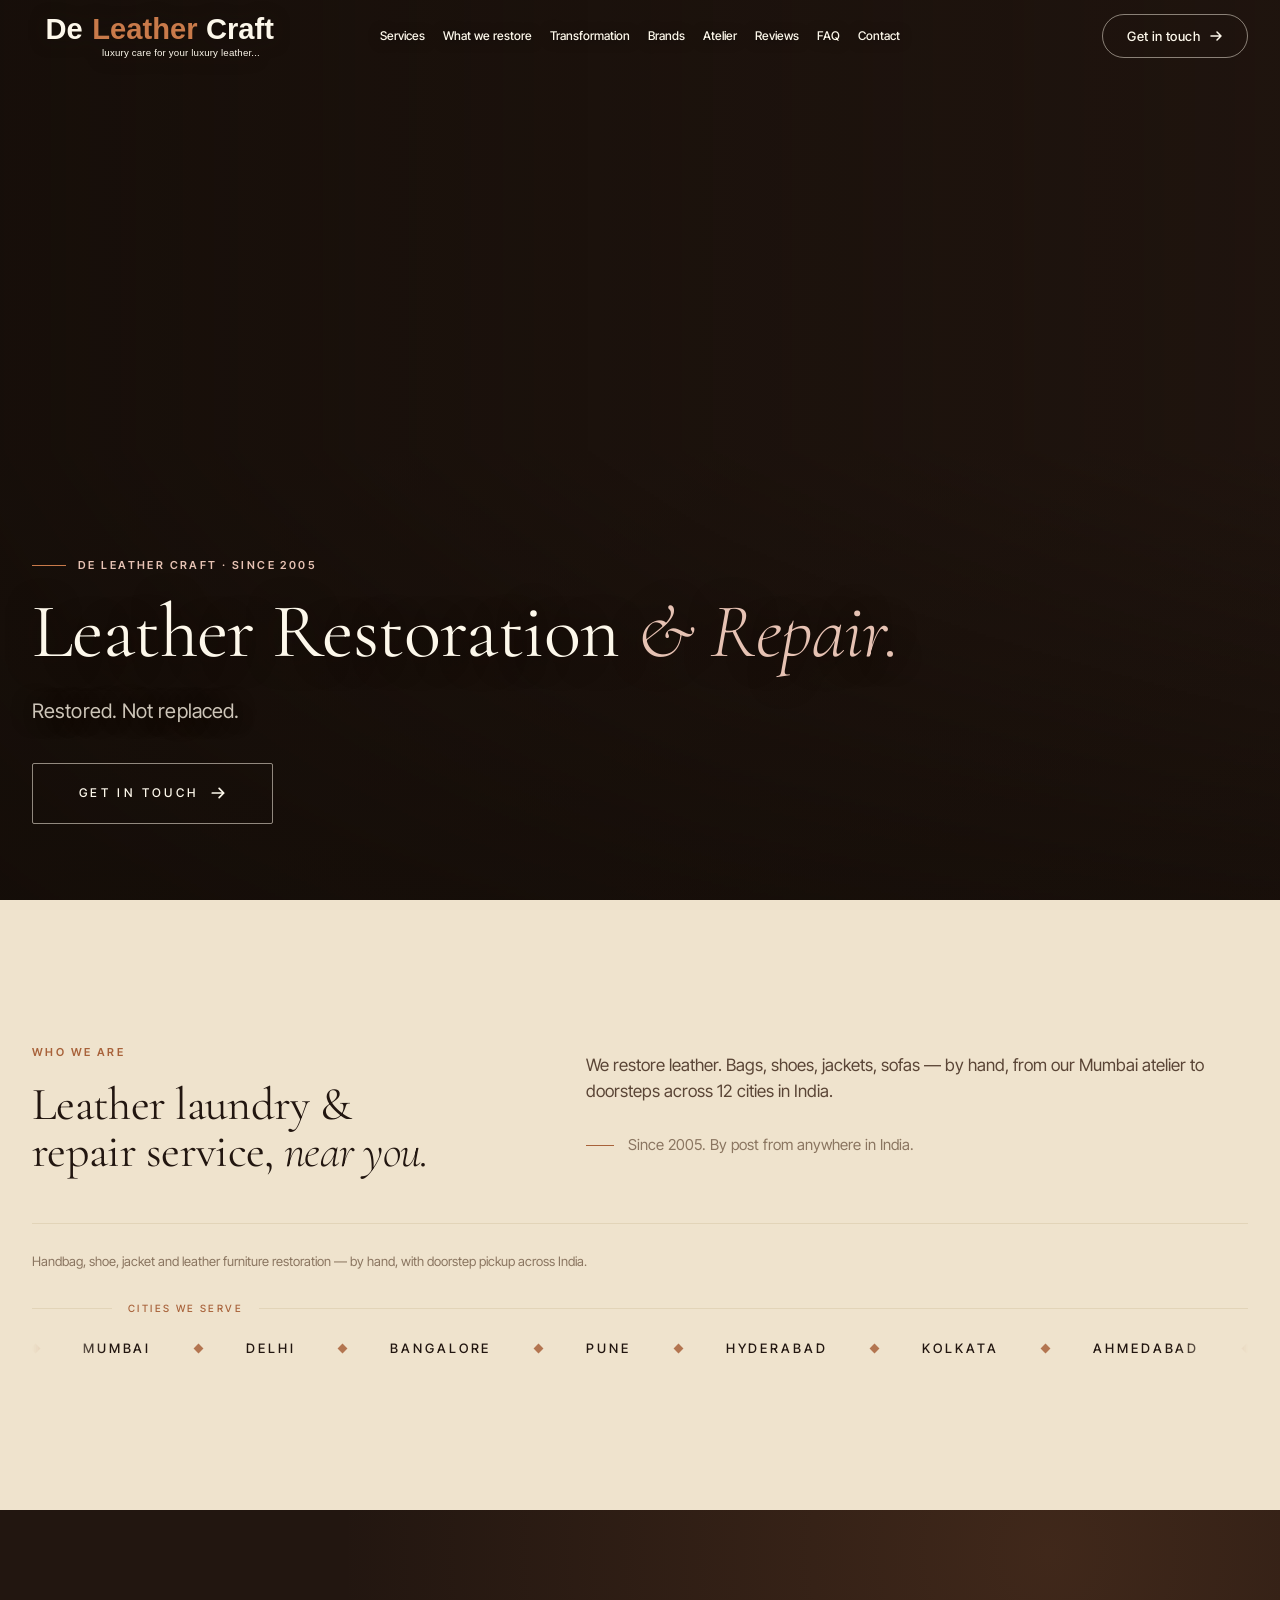
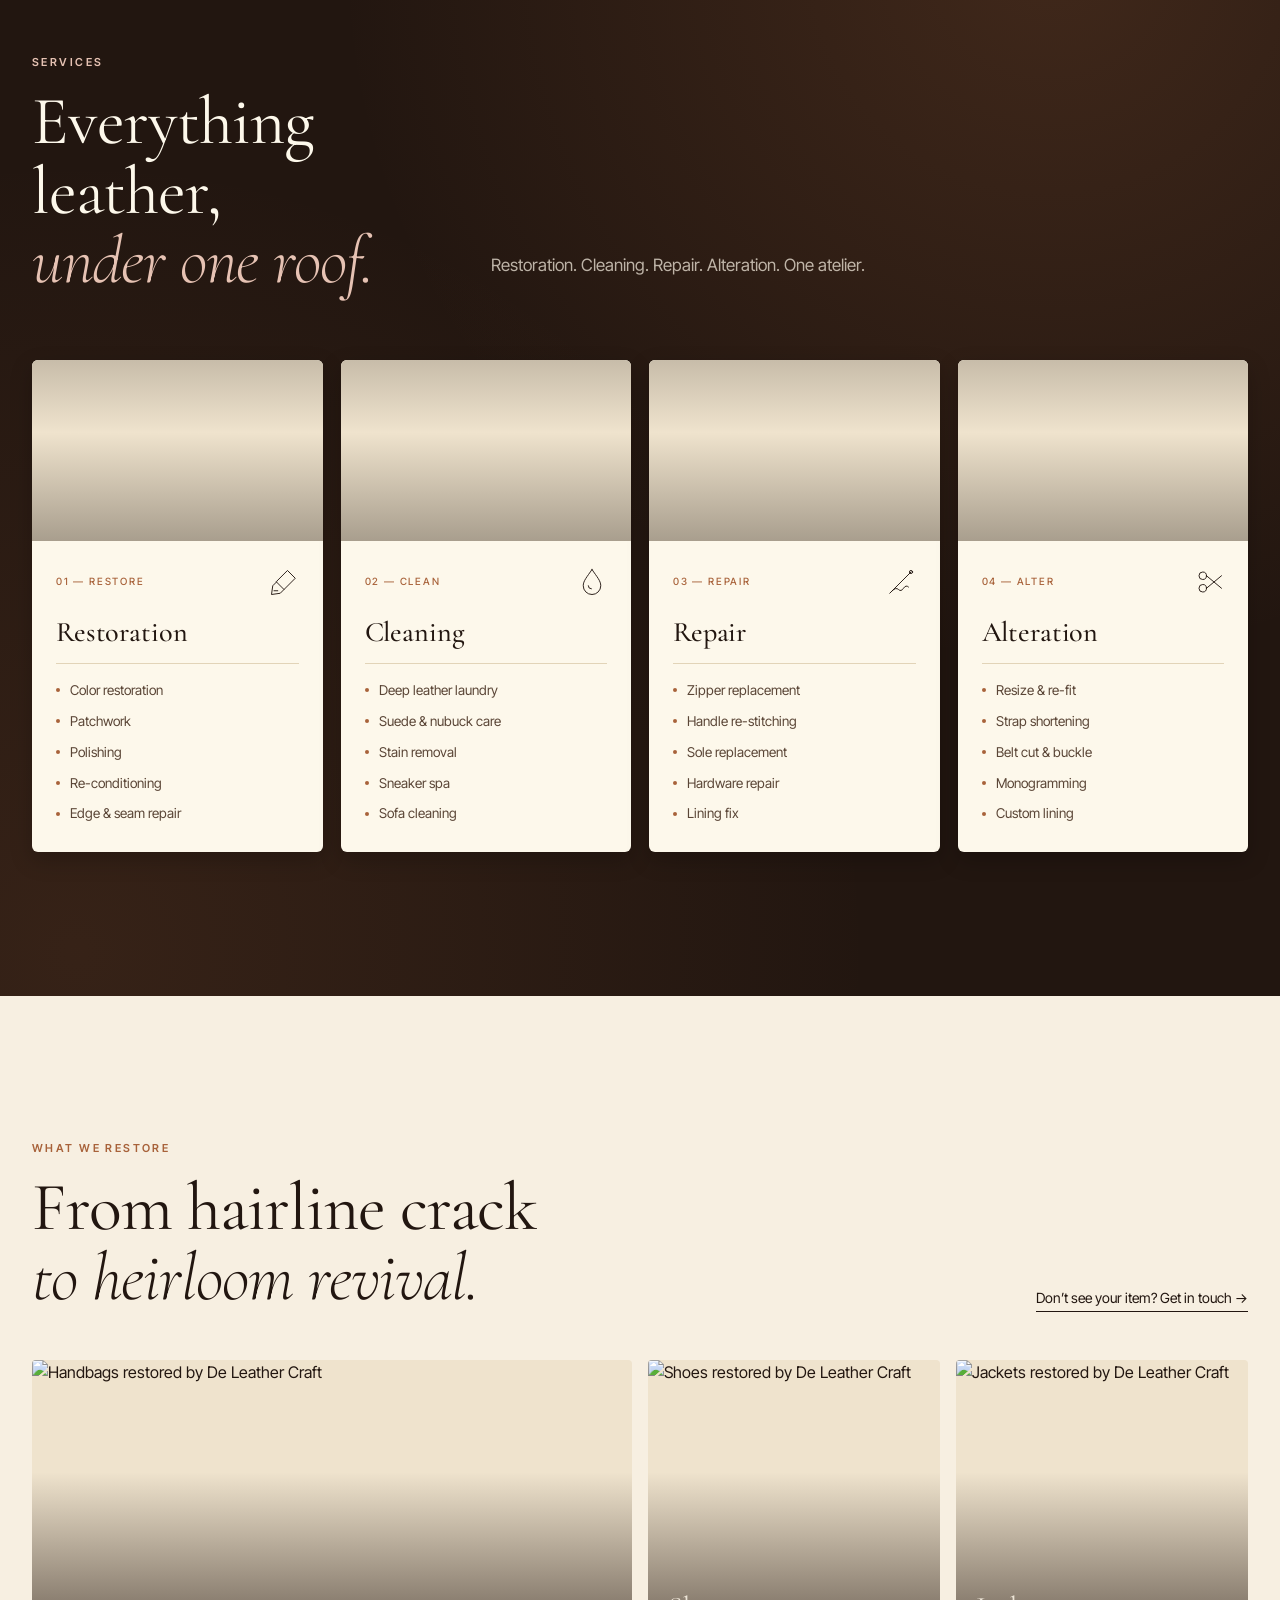
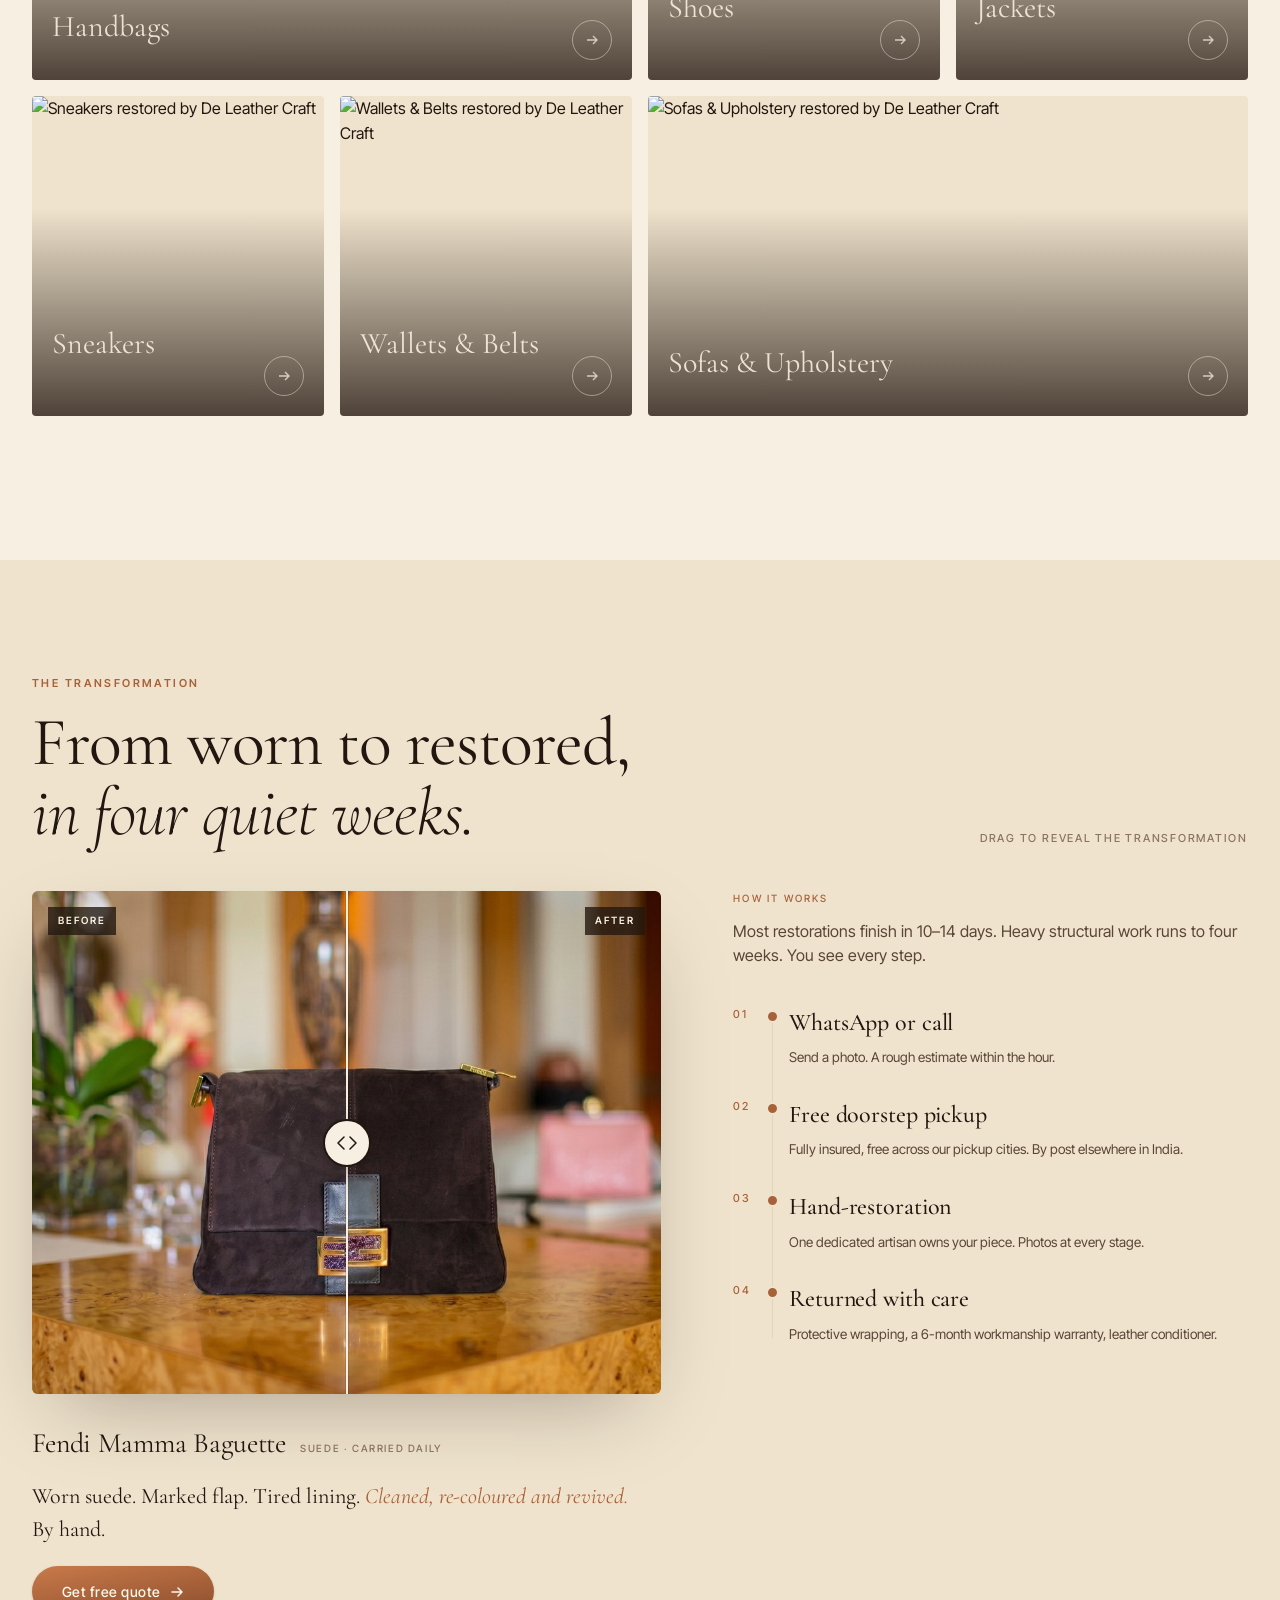
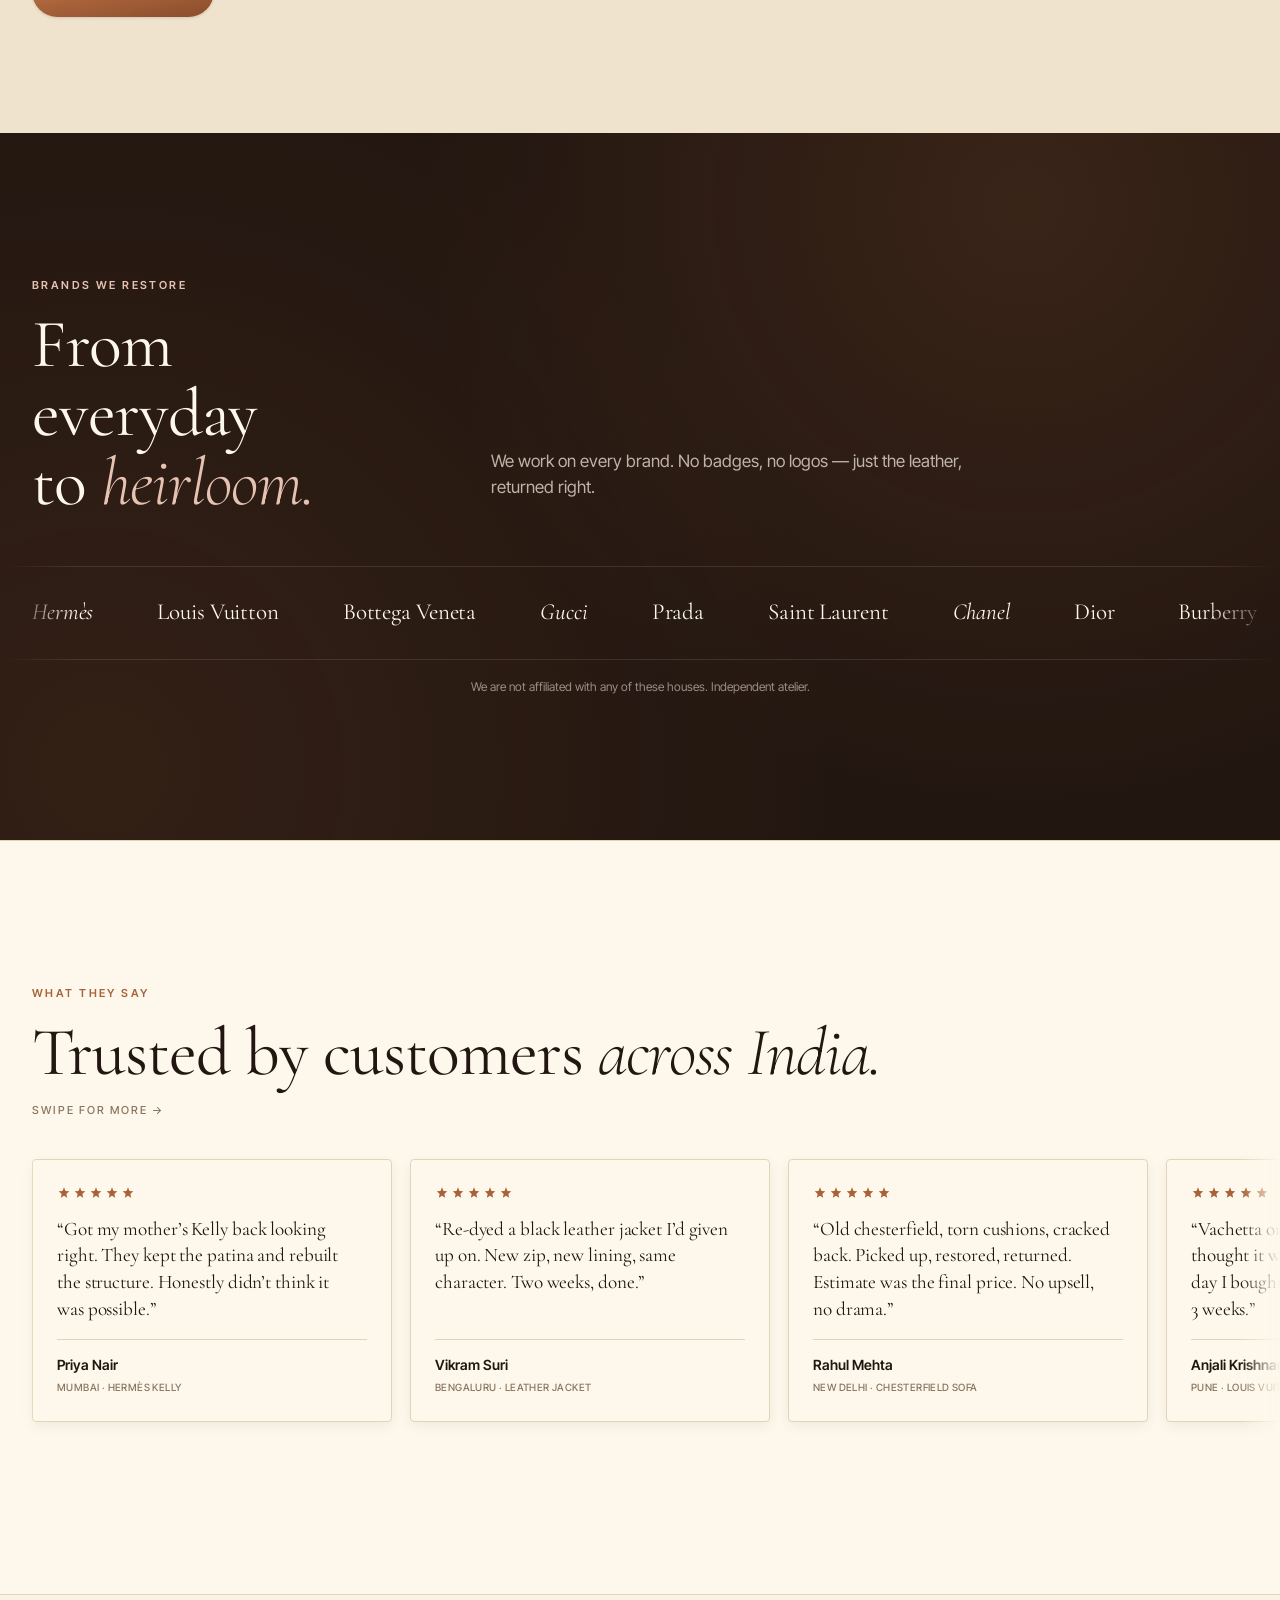
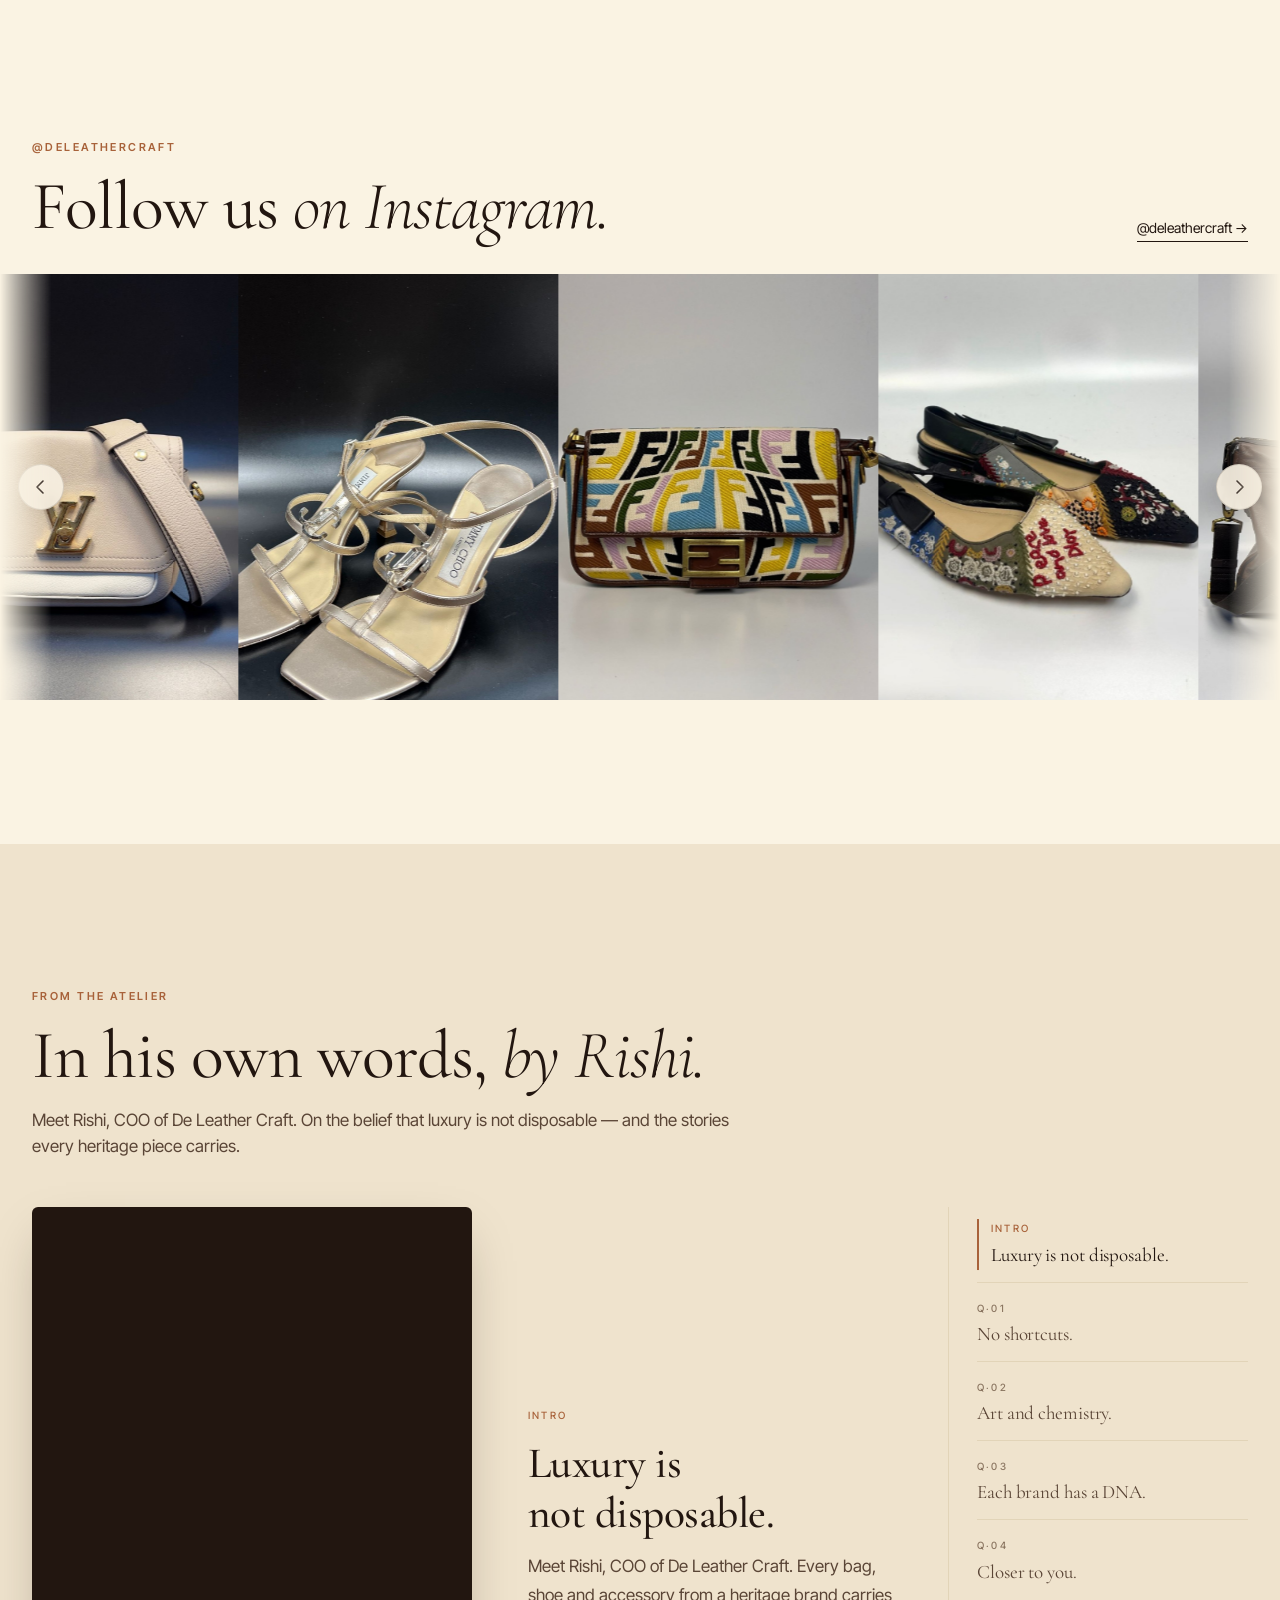
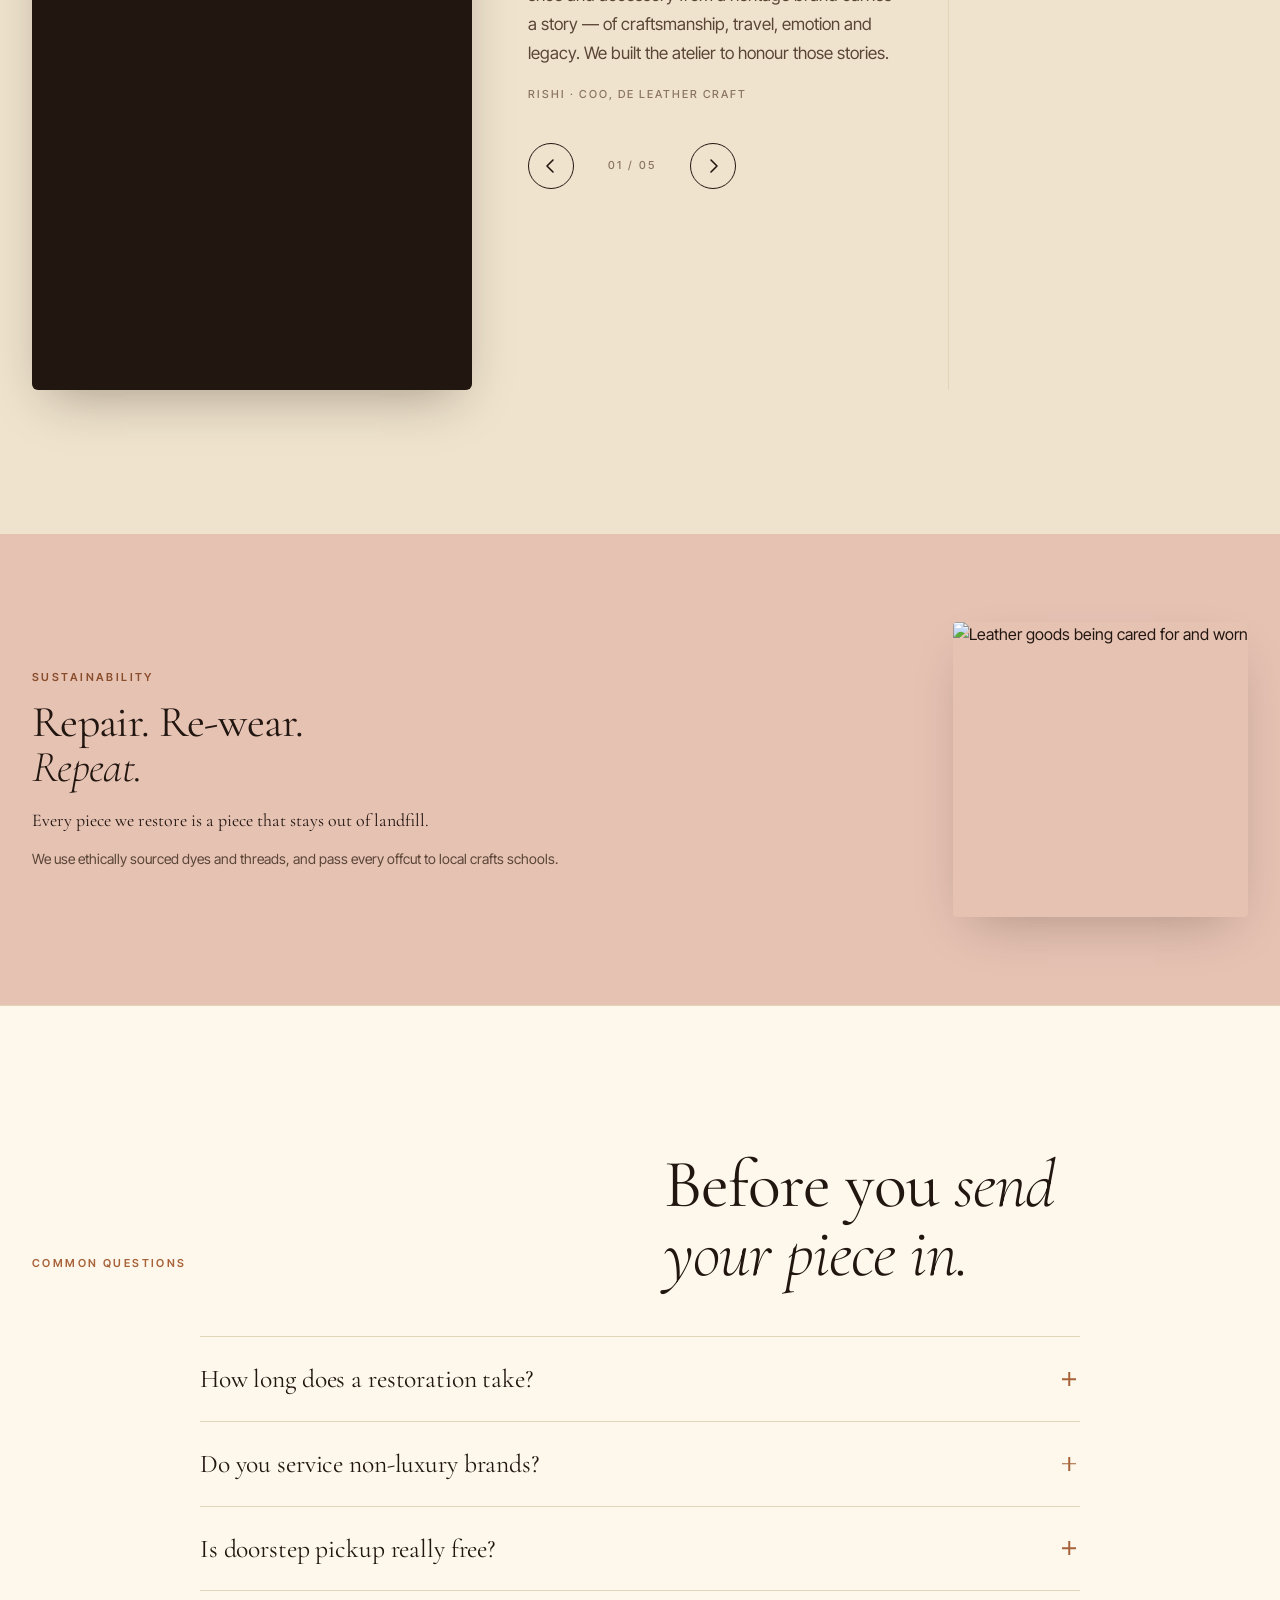
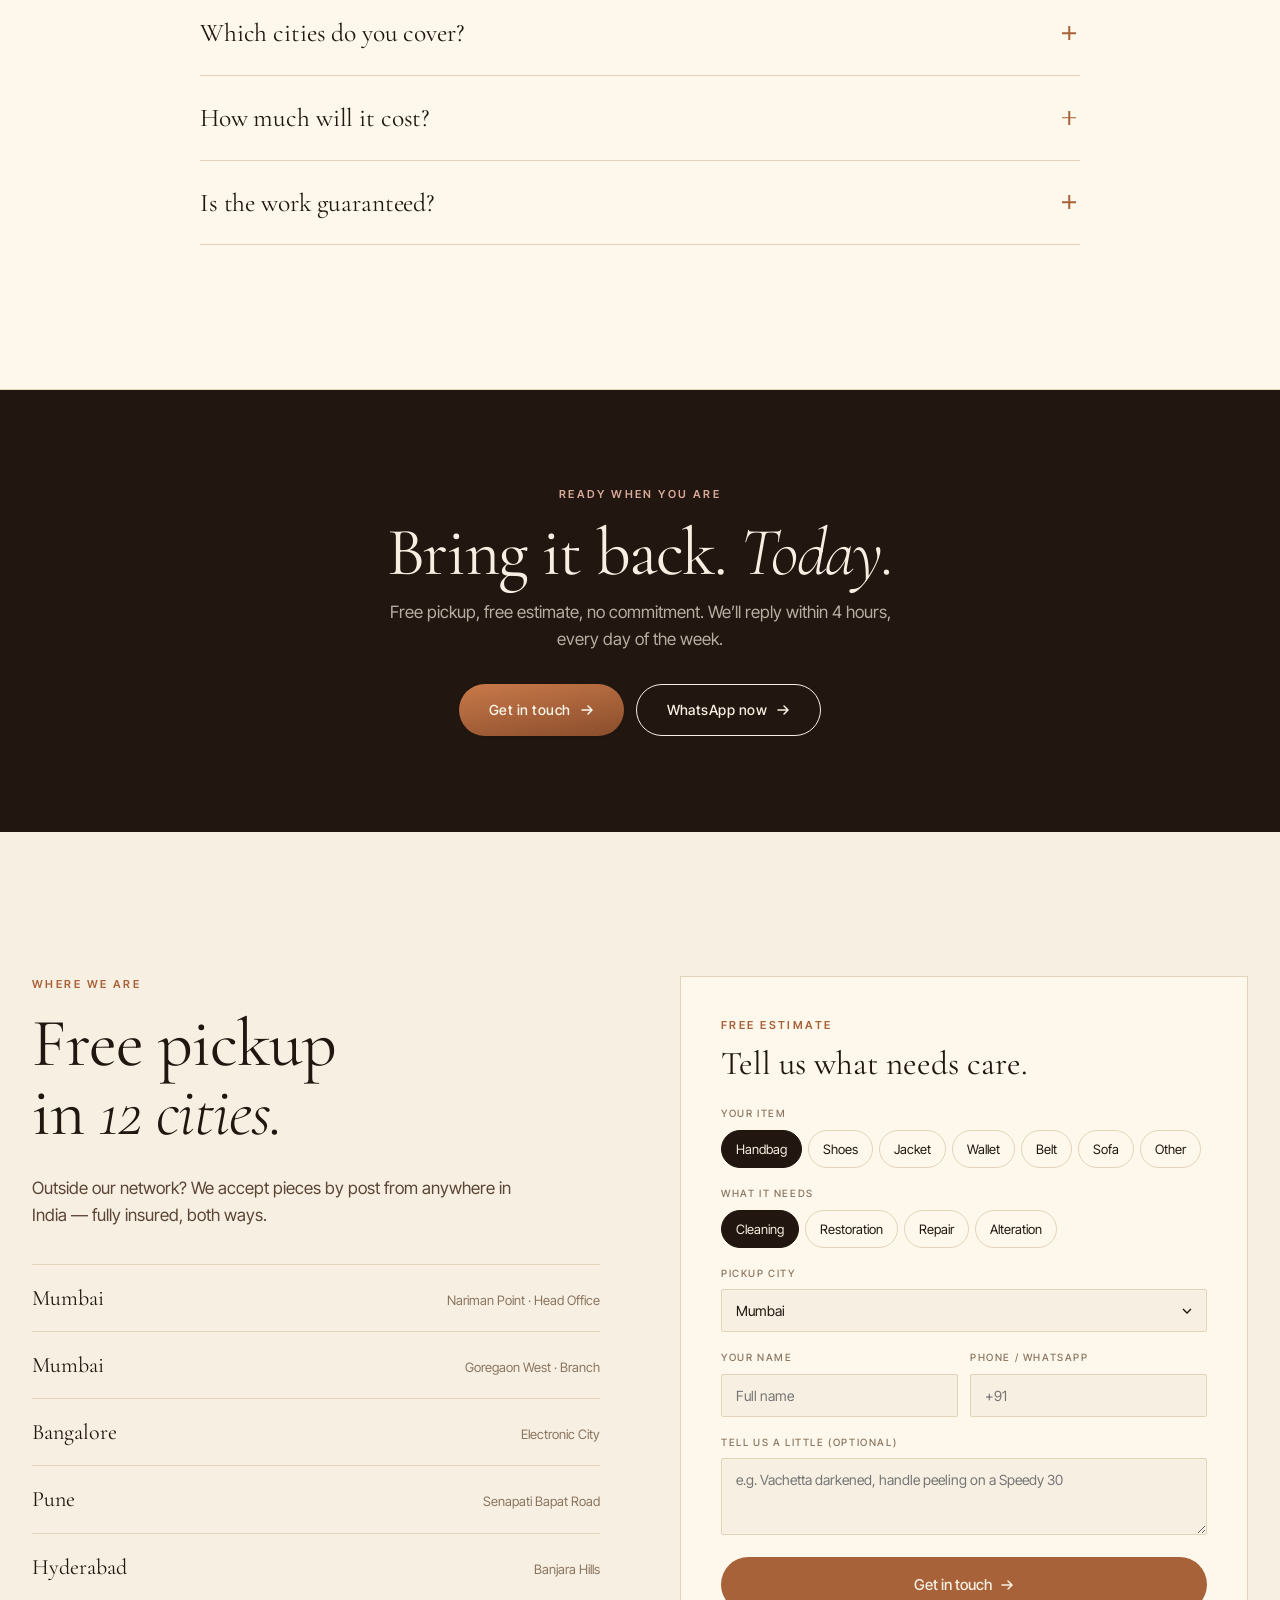
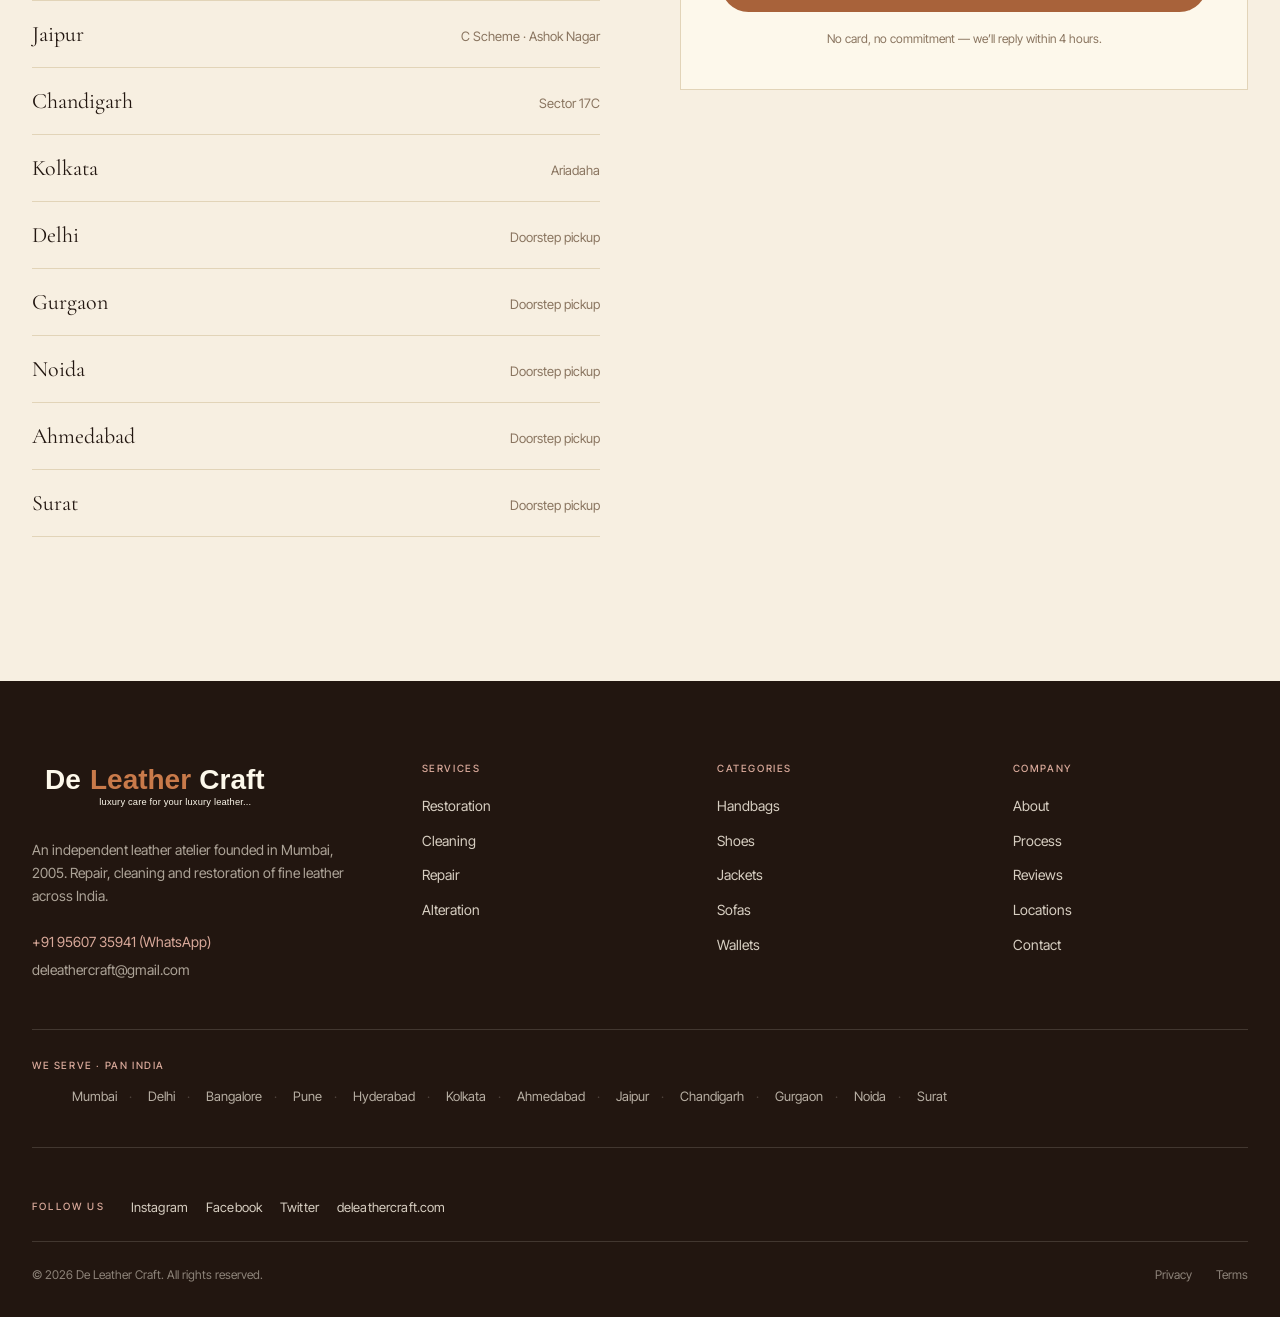
==== commit 1344f3dc: "Add service detail template + wire homepage Services nav Ship a reusable service detail page (servic" ====
--- a/index.html
+++ b/index.html
@@ -184,7 +184,7 @@
       <!-- Desktop navigation — all anchor links into existing sections.
            Drop-down menus removed for the single-page launch. -->
       <nav class="nav-desktop" aria-label="Primary">
-        <a href="#services"      class="nav-link">Services</a>
+        <a href="/services/restoration" class="nav-link">Services</a>
         <a href="#categories"    class="nav-link">What we restore</a>
         <a href="#before-after"  class="nav-link">Transformation</a>
         <a href="#brands"        class="nav-link">Brands</a>
@@ -213,7 +213,7 @@
     <!-- Mobile drawer — same anchor links as desktop nav -->
     <div class="mobile-nav" id="mobileNav">
       <ul class="mobile-nav__list">
-        <li><a href="#services"      class="mobile-nav__link">Services</a></li>
+        <li><a href="/services/restoration" class="mobile-nav__link">Services</a></li>
         <li><a href="#categories"    class="mobile-nav__link">What we restore</a></li>
         <li><a href="#before-after"  class="mobile-nav__link">Transformation</a></li>
         <li><a href="#brands"        class="mobile-nav__link">Brands</a></li>
@@ -333,7 +333,7 @@
 
         <div class="services-grid">
 
-          <article class="services-col">
+          <a class="services-col" href="/services/restoration">
             <div class="services-col__media" style="background-image: url('https://images.unsplash.com/photo-1554825959-e9a6670d4f18?w=900&q=80&auto=format&fit=crop');"></div>
             <div class="services-col__body">
               <div class="services-col__head">
@@ -353,9 +353,9 @@
                 <li>Edge &amp; seam repair</li>
               </ul>
             </div>
-          </article>
-
-          <article class="services-col">
+          </a>
+
+          <a class="services-col" href="/services/cleaning">
             <div class="services-col__media" style="background-image: url('https://images.unsplash.com/photo-1548036328-c9fa89d128fa?w=900&q=80&auto=format&fit=crop');"></div>
             <div class="services-col__body">
               <div class="services-col__head">
@@ -374,9 +374,9 @@
                 <li>Sofa cleaning</li>
               </ul>
             </div>
-          </article>
-
-          <article class="services-col">
+          </a>
+
+          <a class="services-col" href="/services/repair">
             <div class="services-col__media" style="background-image: url('https://images.unsplash.com/photo-1647502191516-68a4f8c74ed4?w=900&q=80&auto=format&fit=crop');"></div>
             <div class="services-col__body">
               <div class="services-col__head">
@@ -396,9 +396,9 @@
                 <li>Lining fix</li>
               </ul>
             </div>
-          </article>
-
-          <article class="services-col">
+          </a>
+
+          <a class="services-col" href="/services/alteration">
             <div class="services-col__media" style="background-image: url('https://images.unsplash.com/photo-1628483211662-9bcc692c46dc?w=900&q=80&auto=format&fit=crop');"></div>
             <div class="services-col__body">
               <div class="services-col__head">
@@ -419,7 +419,7 @@
                 <li>Custom lining</li>
               </ul>
             </div>
-          </article>
+          </a>
 
         </div>
       </div>
@@ -691,18 +691,19 @@
           <div class="reviews-head__row">
             <h2 class="section-title">Trusted by customers <em>across India.</em></h2>
           </div>
-        </div>
-
-        <div class="reviews-grid">
+          <div class="mono reviews-head__hint">Swipe for more &rarr;</div>
+        </div>
+
+        <div class="reviews-scroller" id="reviewsScroller" aria-label="Customer reviews">
           <article class="review-card">
-            <div class="review-card__stars">
-              <svg width="14" height="14" viewBox="0 0 24 24" aria-hidden="true"><path d="M12 2 L14.5 8.5 L21 9 L16 13.5 L17.5 20 L12 16.5 L6.5 20 L8 13.5 L3 9 L9.5 8.5 Z" fill="var(--cognac)" /></svg>
-              <svg width="14" height="14" viewBox="0 0 24 24" aria-hidden="true"><path d="M12 2 L14.5 8.5 L21 9 L16 13.5 L17.5 20 L12 16.5 L6.5 20 L8 13.5 L3 9 L9.5 8.5 Z" fill="var(--cognac)" /></svg>
-              <svg width="14" height="14" viewBox="0 0 24 24" aria-hidden="true"><path d="M12 2 L14.5 8.5 L21 9 L16 13.5 L17.5 20 L12 16.5 L6.5 20 L8 13.5 L3 9 L9.5 8.5 Z" fill="var(--cognac)" /></svg>
-              <svg width="14" height="14" viewBox="0 0 24 24" aria-hidden="true"><path d="M12 2 L14.5 8.5 L21 9 L16 13.5 L17.5 20 L12 16.5 L6.5 20 L8 13.5 L3 9 L9.5 8.5 Z" fill="var(--cognac)" /></svg>
-              <svg width="14" height="14" viewBox="0 0 24 24" aria-hidden="true"><path d="M12 2 L14.5 8.5 L21 9 L16 13.5 L17.5 20 L12 16.5 L6.5 20 L8 13.5 L3 9 L9.5 8.5 Z" fill="var(--cognac)" /></svg>
-            </div>
-            <blockquote>&ldquo;Got my mother&rsquo;s Kelly back looking right &mdash; older, but in the right way. They kept the patina and rebuilt the structure.&rdquo;</blockquote>
+            <div class="review-card__stars" aria-label="5 stars">
+              <svg width="14" height="14" viewBox="0 0 24 24" aria-hidden="true"><path d="M12 2 L14.5 8.5 L21 9 L16 13.5 L17.5 20 L12 16.5 L6.5 20 L8 13.5 L3 9 L9.5 8.5 Z" fill="var(--cognac)" /></svg>
+              <svg width="14" height="14" viewBox="0 0 24 24" aria-hidden="true"><path d="M12 2 L14.5 8.5 L21 9 L16 13.5 L17.5 20 L12 16.5 L6.5 20 L8 13.5 L3 9 L9.5 8.5 Z" fill="var(--cognac)" /></svg>
+              <svg width="14" height="14" viewBox="0 0 24 24" aria-hidden="true"><path d="M12 2 L14.5 8.5 L21 9 L16 13.5 L17.5 20 L12 16.5 L6.5 20 L8 13.5 L3 9 L9.5 8.5 Z" fill="var(--cognac)" /></svg>
+              <svg width="14" height="14" viewBox="0 0 24 24" aria-hidden="true"><path d="M12 2 L14.5 8.5 L21 9 L16 13.5 L17.5 20 L12 16.5 L6.5 20 L8 13.5 L3 9 L9.5 8.5 Z" fill="var(--cognac)" /></svg>
+              <svg width="14" height="14" viewBox="0 0 24 24" aria-hidden="true"><path d="M12 2 L14.5 8.5 L21 9 L16 13.5 L17.5 20 L12 16.5 L6.5 20 L8 13.5 L3 9 L9.5 8.5 Z" fill="var(--cognac)" /></svg>
+            </div>
+            <blockquote>&ldquo;Got my mother&rsquo;s Kelly back looking right. They kept the patina and rebuilt the structure. Honestly didn&rsquo;t think it was possible.&rdquo;</blockquote>
             <div class="review-card__by">
               <div class="review-card__name">Priya Nair</div>
               <div class="mono review-card__meta">Mumbai &middot; Herm&egrave;s Kelly</div>
@@ -710,14 +711,14 @@
           </article>
 
           <article class="review-card">
-            <div class="review-card__stars">
-              <svg width="14" height="14" viewBox="0 0 24 24" aria-hidden="true"><path d="M12 2 L14.5 8.5 L21 9 L16 13.5 L17.5 20 L12 16.5 L6.5 20 L8 13.5 L3 9 L9.5 8.5 Z" fill="var(--cognac)" /></svg>
-              <svg width="14" height="14" viewBox="0 0 24 24" aria-hidden="true"><path d="M12 2 L14.5 8.5 L21 9 L16 13.5 L17.5 20 L12 16.5 L6.5 20 L8 13.5 L3 9 L9.5 8.5 Z" fill="var(--cognac)" /></svg>
-              <svg width="14" height="14" viewBox="0 0 24 24" aria-hidden="true"><path d="M12 2 L14.5 8.5 L21 9 L16 13.5 L17.5 20 L12 16.5 L6.5 20 L8 13.5 L3 9 L9.5 8.5 Z" fill="var(--cognac)" /></svg>
-              <svg width="14" height="14" viewBox="0 0 24 24" aria-hidden="true"><path d="M12 2 L14.5 8.5 L21 9 L16 13.5 L17.5 20 L12 16.5 L6.5 20 L8 13.5 L3 9 L9.5 8.5 Z" fill="var(--cognac)" /></svg>
-              <svg width="14" height="14" viewBox="0 0 24 24" aria-hidden="true"><path d="M12 2 L14.5 8.5 L21 9 L16 13.5 L17.5 20 L12 16.5 L6.5 20 L8 13.5 L3 9 L9.5 8.5 Z" fill="var(--cognac)" /></svg>
-            </div>
-            <blockquote>&ldquo;Re-dyed a black leather jacket I&rsquo;d given up on. New zip, new lining, same character. Done in two weeks.&rdquo;</blockquote>
+            <div class="review-card__stars" aria-label="5 stars">
+              <svg width="14" height="14" viewBox="0 0 24 24" aria-hidden="true"><path d="M12 2 L14.5 8.5 L21 9 L16 13.5 L17.5 20 L12 16.5 L6.5 20 L8 13.5 L3 9 L9.5 8.5 Z" fill="var(--cognac)" /></svg>
+              <svg width="14" height="14" viewBox="0 0 24 24" aria-hidden="true"><path d="M12 2 L14.5 8.5 L21 9 L16 13.5 L17.5 20 L12 16.5 L6.5 20 L8 13.5 L3 9 L9.5 8.5 Z" fill="var(--cognac)" /></svg>
+              <svg width="14" height="14" viewBox="0 0 24 24" aria-hidden="true"><path d="M12 2 L14.5 8.5 L21 9 L16 13.5 L17.5 20 L12 16.5 L6.5 20 L8 13.5 L3 9 L9.5 8.5 Z" fill="var(--cognac)" /></svg>
+              <svg width="14" height="14" viewBox="0 0 24 24" aria-hidden="true"><path d="M12 2 L14.5 8.5 L21 9 L16 13.5 L17.5 20 L12 16.5 L6.5 20 L8 13.5 L3 9 L9.5 8.5 Z" fill="var(--cognac)" /></svg>
+              <svg width="14" height="14" viewBox="0 0 24 24" aria-hidden="true"><path d="M12 2 L14.5 8.5 L21 9 L16 13.5 L17.5 20 L12 16.5 L6.5 20 L8 13.5 L3 9 L9.5 8.5 Z" fill="var(--cognac)" /></svg>
+            </div>
+            <blockquote>&ldquo;Re-dyed a black leather jacket I&rsquo;d given up on. New zip, new lining, same character. Two weeks, done.&rdquo;</blockquote>
             <div class="review-card__by">
               <div class="review-card__name">Vikram Suri</div>
               <div class="mono review-card__meta">Bengaluru &middot; Leather jacket</div>
@@ -725,17 +726,92 @@
           </article>
 
           <article class="review-card">
-            <div class="review-card__stars">
-              <svg width="14" height="14" viewBox="0 0 24 24" aria-hidden="true"><path d="M12 2 L14.5 8.5 L21 9 L16 13.5 L17.5 20 L12 16.5 L6.5 20 L8 13.5 L3 9 L9.5 8.5 Z" fill="var(--cognac)" /></svg>
-              <svg width="14" height="14" viewBox="0 0 24 24" aria-hidden="true"><path d="M12 2 L14.5 8.5 L21 9 L16 13.5 L17.5 20 L12 16.5 L6.5 20 L8 13.5 L3 9 L9.5 8.5 Z" fill="var(--cognac)" /></svg>
-              <svg width="14" height="14" viewBox="0 0 24 24" aria-hidden="true"><path d="M12 2 L14.5 8.5 L21 9 L16 13.5 L17.5 20 L12 16.5 L6.5 20 L8 13.5 L3 9 L9.5 8.5 Z" fill="var(--cognac)" /></svg>
-              <svg width="14" height="14" viewBox="0 0 24 24" aria-hidden="true"><path d="M12 2 L14.5 8.5 L21 9 L16 13.5 L17.5 20 L12 16.5 L6.5 20 L8 13.5 L3 9 L9.5 8.5 Z" fill="var(--cognac)" /></svg>
-              <svg width="14" height="14" viewBox="0 0 24 24" aria-hidden="true"><path d="M12 2 L14.5 8.5 L21 9 L16 13.5 L17.5 20 L12 16.5 L6.5 20 L8 13.5 L3 9 L9.5 8.5 Z" fill="var(--cognac)" /></svg>
-            </div>
-            <blockquote>&ldquo;Old chesterfield with torn cushions and a cracked back. Picked up, restored, returned. Estimate was the final price.&rdquo;</blockquote>
+            <div class="review-card__stars" aria-label="5 stars">
+              <svg width="14" height="14" viewBox="0 0 24 24" aria-hidden="true"><path d="M12 2 L14.5 8.5 L21 9 L16 13.5 L17.5 20 L12 16.5 L6.5 20 L8 13.5 L3 9 L9.5 8.5 Z" fill="var(--cognac)" /></svg>
+              <svg width="14" height="14" viewBox="0 0 24 24" aria-hidden="true"><path d="M12 2 L14.5 8.5 L21 9 L16 13.5 L17.5 20 L12 16.5 L6.5 20 L8 13.5 L3 9 L9.5 8.5 Z" fill="var(--cognac)" /></svg>
+              <svg width="14" height="14" viewBox="0 0 24 24" aria-hidden="true"><path d="M12 2 L14.5 8.5 L21 9 L16 13.5 L17.5 20 L12 16.5 L6.5 20 L8 13.5 L3 9 L9.5 8.5 Z" fill="var(--cognac)" /></svg>
+              <svg width="14" height="14" viewBox="0 0 24 24" aria-hidden="true"><path d="M12 2 L14.5 8.5 L21 9 L16 13.5 L17.5 20 L12 16.5 L6.5 20 L8 13.5 L3 9 L9.5 8.5 Z" fill="var(--cognac)" /></svg>
+              <svg width="14" height="14" viewBox="0 0 24 24" aria-hidden="true"><path d="M12 2 L14.5 8.5 L21 9 L16 13.5 L17.5 20 L12 16.5 L6.5 20 L8 13.5 L3 9 L9.5 8.5 Z" fill="var(--cognac)" /></svg>
+            </div>
+            <blockquote>&ldquo;Old chesterfield, torn cushions, cracked back. Picked up, restored, returned. Estimate was the final price. No upsell, no drama.&rdquo;</blockquote>
             <div class="review-card__by">
               <div class="review-card__name">Rahul Mehta</div>
               <div class="mono review-card__meta">New Delhi &middot; Chesterfield sofa</div>
+            </div>
+          </article>
+
+          <article class="review-card">
+            <div class="review-card__stars" aria-label="5 stars">
+              <svg width="14" height="14" viewBox="0 0 24 24" aria-hidden="true"><path d="M12 2 L14.5 8.5 L21 9 L16 13.5 L17.5 20 L12 16.5 L6.5 20 L8 13.5 L3 9 L9.5 8.5 Z" fill="var(--cognac)" /></svg>
+              <svg width="14" height="14" viewBox="0 0 24 24" aria-hidden="true"><path d="M12 2 L14.5 8.5 L21 9 L16 13.5 L17.5 20 L12 16.5 L6.5 20 L8 13.5 L3 9 L9.5 8.5 Z" fill="var(--cognac)" /></svg>
+              <svg width="14" height="14" viewBox="0 0 24 24" aria-hidden="true"><path d="M12 2 L14.5 8.5 L21 9 L16 13.5 L17.5 20 L12 16.5 L6.5 20 L8 13.5 L3 9 L9.5 8.5 Z" fill="var(--cognac)" /></svg>
+              <svg width="14" height="14" viewBox="0 0 24 24" aria-hidden="true"><path d="M12 2 L14.5 8.5 L21 9 L16 13.5 L17.5 20 L12 16.5 L6.5 20 L8 13.5 L3 9 L9.5 8.5 Z" fill="var(--cognac)" /></svg>
+              <svg width="14" height="14" viewBox="0 0 24 24" aria-hidden="true"><path d="M12 2 L14.5 8.5 L21 9 L16 13.5 L17.5 20 L12 16.5 L6.5 20 L8 13.5 L3 9 L9.5 8.5 Z" fill="var(--cognac)" /></svg>
+            </div>
+            <blockquote>&ldquo;Vachetta on my Speedy was so dark I thought it was over. Came back like the day I bought it. Pickup from Pune, took 3 weeks.&rdquo;</blockquote>
+            <div class="review-card__by">
+              <div class="review-card__name">Anjali Krishnan</div>
+              <div class="mono review-card__meta">Pune &middot; Louis Vuitton Speedy</div>
+            </div>
+          </article>
+
+          <article class="review-card">
+            <div class="review-card__stars" aria-label="5 stars">
+              <svg width="14" height="14" viewBox="0 0 24 24" aria-hidden="true"><path d="M12 2 L14.5 8.5 L21 9 L16 13.5 L17.5 20 L12 16.5 L6.5 20 L8 13.5 L3 9 L9.5 8.5 Z" fill="var(--cognac)" /></svg>
+              <svg width="14" height="14" viewBox="0 0 24 24" aria-hidden="true"><path d="M12 2 L14.5 8.5 L21 9 L16 13.5 L17.5 20 L12 16.5 L6.5 20 L8 13.5 L3 9 L9.5 8.5 Z" fill="var(--cognac)" /></svg>
+              <svg width="14" height="14" viewBox="0 0 24 24" aria-hidden="true"><path d="M12 2 L14.5 8.5 L21 9 L16 13.5 L17.5 20 L12 16.5 L6.5 20 L8 13.5 L3 9 L9.5 8.5 Z" fill="var(--cognac)" /></svg>
+              <svg width="14" height="14" viewBox="0 0 24 24" aria-hidden="true"><path d="M12 2 L14.5 8.5 L21 9 L16 13.5 L17.5 20 L12 16.5 L6.5 20 L8 13.5 L3 9 L9.5 8.5 Z" fill="var(--cognac)" /></svg>
+              <svg width="14" height="14" viewBox="0 0 24 24" aria-hidden="true"><path d="M12 2 L14.5 8.5 L21 9 L16 13.5 L17.5 20 L12 16.5 L6.5 20 L8 13.5 L3 9 L9.5 8.5 Z" fill="var(--cognac)" /></svg>
+            </div>
+            <blockquote>&ldquo;Father&rsquo;s old crocodile belt, almost 30 years. Re-stitched, re-conditioned. Wear it daily now.&rdquo;</blockquote>
+            <div class="review-card__by">
+              <div class="review-card__name">Arjun Reddy</div>
+              <div class="mono review-card__meta">Hyderabad &middot; Crocodile belt</div>
+            </div>
+          </article>
+
+          <article class="review-card">
+            <div class="review-card__stars" aria-label="5 stars">
+              <svg width="14" height="14" viewBox="0 0 24 24" aria-hidden="true"><path d="M12 2 L14.5 8.5 L21 9 L16 13.5 L17.5 20 L12 16.5 L6.5 20 L8 13.5 L3 9 L9.5 8.5 Z" fill="var(--cognac)" /></svg>
+              <svg width="14" height="14" viewBox="0 0 24 24" aria-hidden="true"><path d="M12 2 L14.5 8.5 L21 9 L16 13.5 L17.5 20 L12 16.5 L6.5 20 L8 13.5 L3 9 L9.5 8.5 Z" fill="var(--cognac)" /></svg>
+              <svg width="14" height="14" viewBox="0 0 24 24" aria-hidden="true"><path d="M12 2 L14.5 8.5 L21 9 L16 13.5 L17.5 20 L12 16.5 L6.5 20 L8 13.5 L3 9 L9.5 8.5 Z" fill="var(--cognac)" /></svg>
+              <svg width="14" height="14" viewBox="0 0 24 24" aria-hidden="true"><path d="M12 2 L14.5 8.5 L21 9 L16 13.5 L17.5 20 L12 16.5 L6.5 20 L8 13.5 L3 9 L9.5 8.5 Z" fill="var(--cognac)" /></svg>
+              <svg width="14" height="14" viewBox="0 0 24 24" aria-hidden="true"><path d="M12 2 L14.5 8.5 L21 9 L16 13.5 L17.5 20 L12 16.5 L6.5 20 L8 13.5 L3 9 L9.5 8.5 Z" fill="var(--cognac)" /></svg>
+            </div>
+            <blockquote>&ldquo;Suede Tods were filthy. Came back somehow looking better than new. Worth every rupee. Will be back.&rdquo;</blockquote>
+            <div class="review-card__by">
+              <div class="review-card__name">Meera Iyer</div>
+              <div class="mono review-card__meta">Bengaluru &middot; Tod&rsquo;s loafers</div>
+            </div>
+          </article>
+
+          <article class="review-card">
+            <div class="review-card__stars" aria-label="4 stars">
+              <svg width="14" height="14" viewBox="0 0 24 24" aria-hidden="true"><path d="M12 2 L14.5 8.5 L21 9 L16 13.5 L17.5 20 L12 16.5 L6.5 20 L8 13.5 L3 9 L9.5 8.5 Z" fill="var(--cognac)" /></svg>
+              <svg width="14" height="14" viewBox="0 0 24 24" aria-hidden="true"><path d="M12 2 L14.5 8.5 L21 9 L16 13.5 L17.5 20 L12 16.5 L6.5 20 L8 13.5 L3 9 L9.5 8.5 Z" fill="var(--cognac)" /></svg>
+              <svg width="14" height="14" viewBox="0 0 24 24" aria-hidden="true"><path d="M12 2 L14.5 8.5 L21 9 L16 13.5 L17.5 20 L12 16.5 L6.5 20 L8 13.5 L3 9 L9.5 8.5 Z" fill="var(--cognac)" /></svg>
+              <svg width="14" height="14" viewBox="0 0 24 24" aria-hidden="true"><path d="M12 2 L14.5 8.5 L21 9 L16 13.5 L17.5 20 L12 16.5 L6.5 20 L8 13.5 L3 9 L9.5 8.5 Z" fill="var(--cognac)" /></svg>
+              <svg width="14" height="14" viewBox="0 0 24 24" aria-hidden="true"><path d="M12 2 L14.5 8.5 L21 9 L16 13.5 L17.5 20 L12 16.5 L6.5 20 L8 13.5 L3 9 L9.5 8.5 Z" fill="rgba(34,22,16,0.18)" /></svg>
+            </div>
+            <blockquote>&ldquo;Heel tap wrecked after one wedding season. Fixed in 3 days, the repair is invisible. Took off one star only because pickup was delayed by a day.&rdquo;</blockquote>
+            <div class="review-card__by">
+              <div class="review-card__name">Kabir Shah</div>
+              <div class="mono review-card__meta">Mumbai &middot; Jimmy Choo heels</div>
+            </div>
+          </article>
+
+          <article class="review-card">
+            <div class="review-card__stars" aria-label="5 stars">
+              <svg width="14" height="14" viewBox="0 0 24 24" aria-hidden="true"><path d="M12 2 L14.5 8.5 L21 9 L16 13.5 L17.5 20 L12 16.5 L6.5 20 L8 13.5 L3 9 L9.5 8.5 Z" fill="var(--cognac)" /></svg>
+              <svg width="14" height="14" viewBox="0 0 24 24" aria-hidden="true"><path d="M12 2 L14.5 8.5 L21 9 L16 13.5 L17.5 20 L12 16.5 L6.5 20 L8 13.5 L3 9 L9.5 8.5 Z" fill="var(--cognac)" /></svg>
+              <svg width="14" height="14" viewBox="0 0 24 24" aria-hidden="true"><path d="M12 2 L14.5 8.5 L21 9 L16 13.5 L17.5 20 L12 16.5 L6.5 20 L8 13.5 L3 9 L9.5 8.5 Z" fill="var(--cognac)" /></svg>
+              <svg width="14" height="14" viewBox="0 0 24 24" aria-hidden="true"><path d="M12 2 L14.5 8.5 L21 9 L16 13.5 L17.5 20 L12 16.5 L6.5 20 L8 13.5 L3 9 L9.5 8.5 Z" fill="var(--cognac)" /></svg>
+              <svg width="14" height="14" viewBox="0 0 24 24" aria-hidden="true"><path d="M12 2 L14.5 8.5 L21 9 L16 13.5 L17.5 20 L12 16.5 L6.5 20 L8 13.5 L3 9 L9.5 8.5 Z" fill="var(--cognac)" /></svg>
+            </div>
+            <blockquote>&ldquo;Honest pricing, no upsell. Coach tote came back beautifully cleaned and re-edged. WhatsApp updates with photos at every stage.&rdquo;</blockquote>
+            <div class="review-card__by">
+              <div class="review-card__name">Neha Bansal</div>
+              <div class="mono review-card__meta">Chandigarh &middot; Coach tote</div>
             </div>
           </article>
         </div>
@@ -1306,33 +1382,32 @@
         <div class="footer-col">
           <div class="mono footer-col__title">Services</div>
           <ul>
-            <li><a href="#">Restoration</a></li>
-            <li><a href="#">Cleaning</a></li>
-            <li><a href="#">Repair</a></li>
-            <li><a href="#">Alteration</a></li>
-            <li><a href="#">Polishing</a></li>
+            <li><a href="/services/restoration">Restoration</a></li>
+            <li><a href="/services/cleaning">Cleaning</a></li>
+            <li><a href="/services/repair">Repair</a></li>
+            <li><a href="/services/alteration">Alteration</a></li>
           </ul>
         </div>
 
         <div class="footer-col">
           <div class="mono footer-col__title">Categories</div>
           <ul>
-            <li><a href="#">Handbags</a></li>
-            <li><a href="#">Shoes</a></li>
-            <li><a href="#">Jackets</a></li>
-            <li><a href="#">Sofas</a></li>
-            <li><a href="#">Wallets</a></li>
+            <li><a href="#categories">Handbags</a></li>
+            <li><a href="#categories">Shoes</a></li>
+            <li><a href="#categories">Jackets</a></li>
+            <li><a href="#categories">Sofas</a></li>
+            <li><a href="#categories">Wallets</a></li>
           </ul>
         </div>
 
         <div class="footer-col">
           <div class="mono footer-col__title">Company</div>
           <ul>
-            <li><a href="#">About</a></li>
-            <li><a href="#">Process</a></li>
-            <li><a href="#">Reviews</a></li>
-            <li><a href="#">Locations</a></li>
-            <li><a href="#">Contact</a></li>
+            <li><a href="#atelier">About</a></li>
+            <li><a href="#before-after">Process</a></li>
+            <li><a href="#reviews">Reviews</a></li>
+            <li><a href="#contact">Locations</a></li>
+            <li><a href="#contact">Contact</a></li>
           </ul>
         </div>
 
--- a/style.css
+++ b/style.css
@@ -1033,6 +1033,9 @@
   display: flex;
   flex-direction: column;
   box-shadow: 0 8px 22px rgba(0, 0, 0, 0.22);
+  text-decoration: none;
+  color: inherit;
+  cursor: pointer;
   transition: transform 0.42s cubic-bezier(0.2, 0.6, 0.2, 1),
               box-shadow 0.42s ease;
 }
@@ -2099,7 +2102,7 @@
   border-bottom: 1px solid var(--line);
 }
 
-.reviews-head { margin-bottom: 48px; }
+.reviews-head { margin-bottom: 36px; }
 .reviews-head .eyebrow { margin-bottom: 16px; }
 
 .reviews-head__row {
@@ -2110,22 +2113,45 @@
   flex-wrap: wrap;
 }
 
-.reviews-stars { display: flex; gap: 4px; }
-
-.reviews-grid {
-  display: grid;
-  grid-template-columns: repeat(3, 1fr);
-  gap: 1px;
-  background: var(--line);
-  border: 1px solid var(--line);
-}
+.reviews-head__hint {
+  margin-top: 14px;
+  font-size: 11px;
+  color: var(--muted);
+  letter-spacing: 0.18em;
+}
+
+/* Horizontal scroller — manual swipe through 8 cards.
+   Full-bleed edge-to-edge with fade mask. */
+.reviews-scroller {
+  width: 100vw;
+  margin-left: calc(50% - 50vw);
+  margin-right: calc(50% - 50vw);
+  overflow-x: auto;
+  overflow-y: hidden;
+  scroll-snap-type: x mandatory;
+  scroll-padding-left: 32px;
+  -webkit-overflow-scrolling: touch;
+  display: flex;
+  gap: 18px;
+  padding: 4px 32px 28px;
+  scrollbar-width: none;
+  -webkit-mask-image: linear-gradient(90deg, transparent 0, #000 3%, #000 97%, transparent 100%);
+          mask-image: linear-gradient(90deg, transparent 0, #000 3%, #000 97%, transparent 100%);
+}
+.reviews-scroller::-webkit-scrollbar { display: none; }
 
 .review-card {
   background: var(--paper);
-  padding: 32px 28px;
+  border: 1px solid var(--line);
+  border-radius: 4px;
+  padding: 26px 24px;
   display: flex;
   flex-direction: column;
-  gap: 20px;
+  gap: 16px;
+  scroll-snap-align: start;
+  flex: 0 0 84vw;
+  max-width: 360px;
+  box-shadow: 0 4px 14px rgba(34, 22, 16, 0.06);
 }
 
 .review-card__stars { display: flex; gap: 2px; }
@@ -2133,7 +2159,7 @@
 .review-card blockquote {
   margin: 0;
   font-family: 'Cormorant Garamond', serif;
-  font-size: clamp(18px, 1.6vw, 22px);
+  font-size: clamp(17px, 1.5vw, 21px);
   line-height: 1.4;
   letter-spacing: -0.005em;
   color: var(--ink);
@@ -2143,7 +2169,7 @@
 
 .review-card__by {
   border-top: 1px solid var(--line);
-  padding-top: 16px;
+  padding-top: 14px;
 }
 
 .review-card__name {
@@ -2152,13 +2178,19 @@
 }
 
 .review-card__meta {
-  font-size: 9px;
+  font-size: 10px;
   color: var(--muted);
   margin-top: 4px;
-}
-
-@media (max-width: 960px) {
-  .reviews-grid { grid-template-columns: 1fr; }
+  letter-spacing: 0.04em;
+}
+
+@media (min-width: 600px) {
+  .review-card { flex: 0 0 360px; }
+}
+
+@media (min-width: 1024px) {
+  .review-card { flex: 0 0 380px; }
+  .reviews-scroller { padding-left: max(32px, calc(50vw - 660px)); padding-right: max(32px, calc(50vw - 660px)); }
 }
 
 
@@ -2427,73 +2459,55 @@
 .sustainability {
   background: var(--rose);
   color: var(--ink);
-}
-
-.sustainability .eyebrow { margin-bottom: 16px; color: var(--cognac-2); }
+  /* Compact variant — short statement, no full section padding */
+  padding: clamp(56px, 7vw, 88px) 0;
+}
+
+.sustainability .eyebrow { margin-bottom: 14px; color: var(--cognac-2); }
+
+.sustainability .section-title {
+  font-size: clamp(28px, 3.6vw, 44px);
+}
 
 .sust-grid {
   display: grid;
-  grid-template-columns: 1.1fr 0.9fr;
-  gap: 64px;
+  grid-template-columns: 1.2fr 0.8fr;
+  gap: 48px;
   align-items: center;
 }
 
-.sust-title { margin-bottom: 24px; }
+.sust-title { margin-bottom: 16px; }
 
 .sust-lead {
   font-family: 'Cormorant Garamond', serif;
-  font-size: clamp(18px, 1.6vw, 22px);
+  font-size: clamp(16px, 1.4vw, 19px);
   line-height: 1.45;
-  margin-bottom: 20px;
+  margin-bottom: 14px;
   text-wrap: pretty;
 }
 
 .sust-body {
-  font-size: 15px;
-  line-height: 1.6;
+  font-size: 14px;
+  line-height: 1.55;
   color: var(--ink-2);
-  margin-bottom: 32px;
+  margin-bottom: 0;
   text-wrap: pretty;
 }
 
-.sust-stats {
-  display: grid;
-  grid-template-columns: 1fr 1fr 1fr;
-  gap: 24px;
-  padding-top: 24px;
-  border-top: 1px solid rgba(34, 22, 16, 0.2);
-}
-
-.sust-stat__num {
-  font-family: 'Cormorant Garamond', serif;
-  font-size: clamp(26px, 2.4vw, 34px);
-  line-height: 1;
-  letter-spacing: -0.02em;
-}
-
-.sust-stat__label {
-  font-size: 12px;
-  color: var(--ink-2);
-  margin-top: 8px;
-  line-height: 1.4;
-}
-
 .sust-photo {
-  aspect-ratio: 4 / 5;
+  aspect-ratio: 1 / 1;
+  max-width: 320px;
+  margin-left: auto;
   border-radius: 4px;
   overflow: hidden;
-  box-shadow: 0 30px 70px -20px rgba(34, 22, 16, 0.3);
+  box-shadow: 0 20px 50px -18px rgba(34, 22, 16, 0.28);
 }
 
 .sust-photo img { width: 100%; height: 100%; object-fit: cover; }
 
 @media (max-width: 960px) {
-  .sust-grid { grid-template-columns: 1fr; gap: 40px; }
-  .sust-stats { gap: 16px; }
-}
-
-@media (max-width: 520px) {
-  .sust-stats { grid-template-columns: 1fr; gap: 12px; padding-top: 20px; }
+  .sust-grid { grid-template-columns: 1fr; gap: 32px; }
+  .sust-photo { max-width: 260px; margin: 0 auto; }
 }
 
 
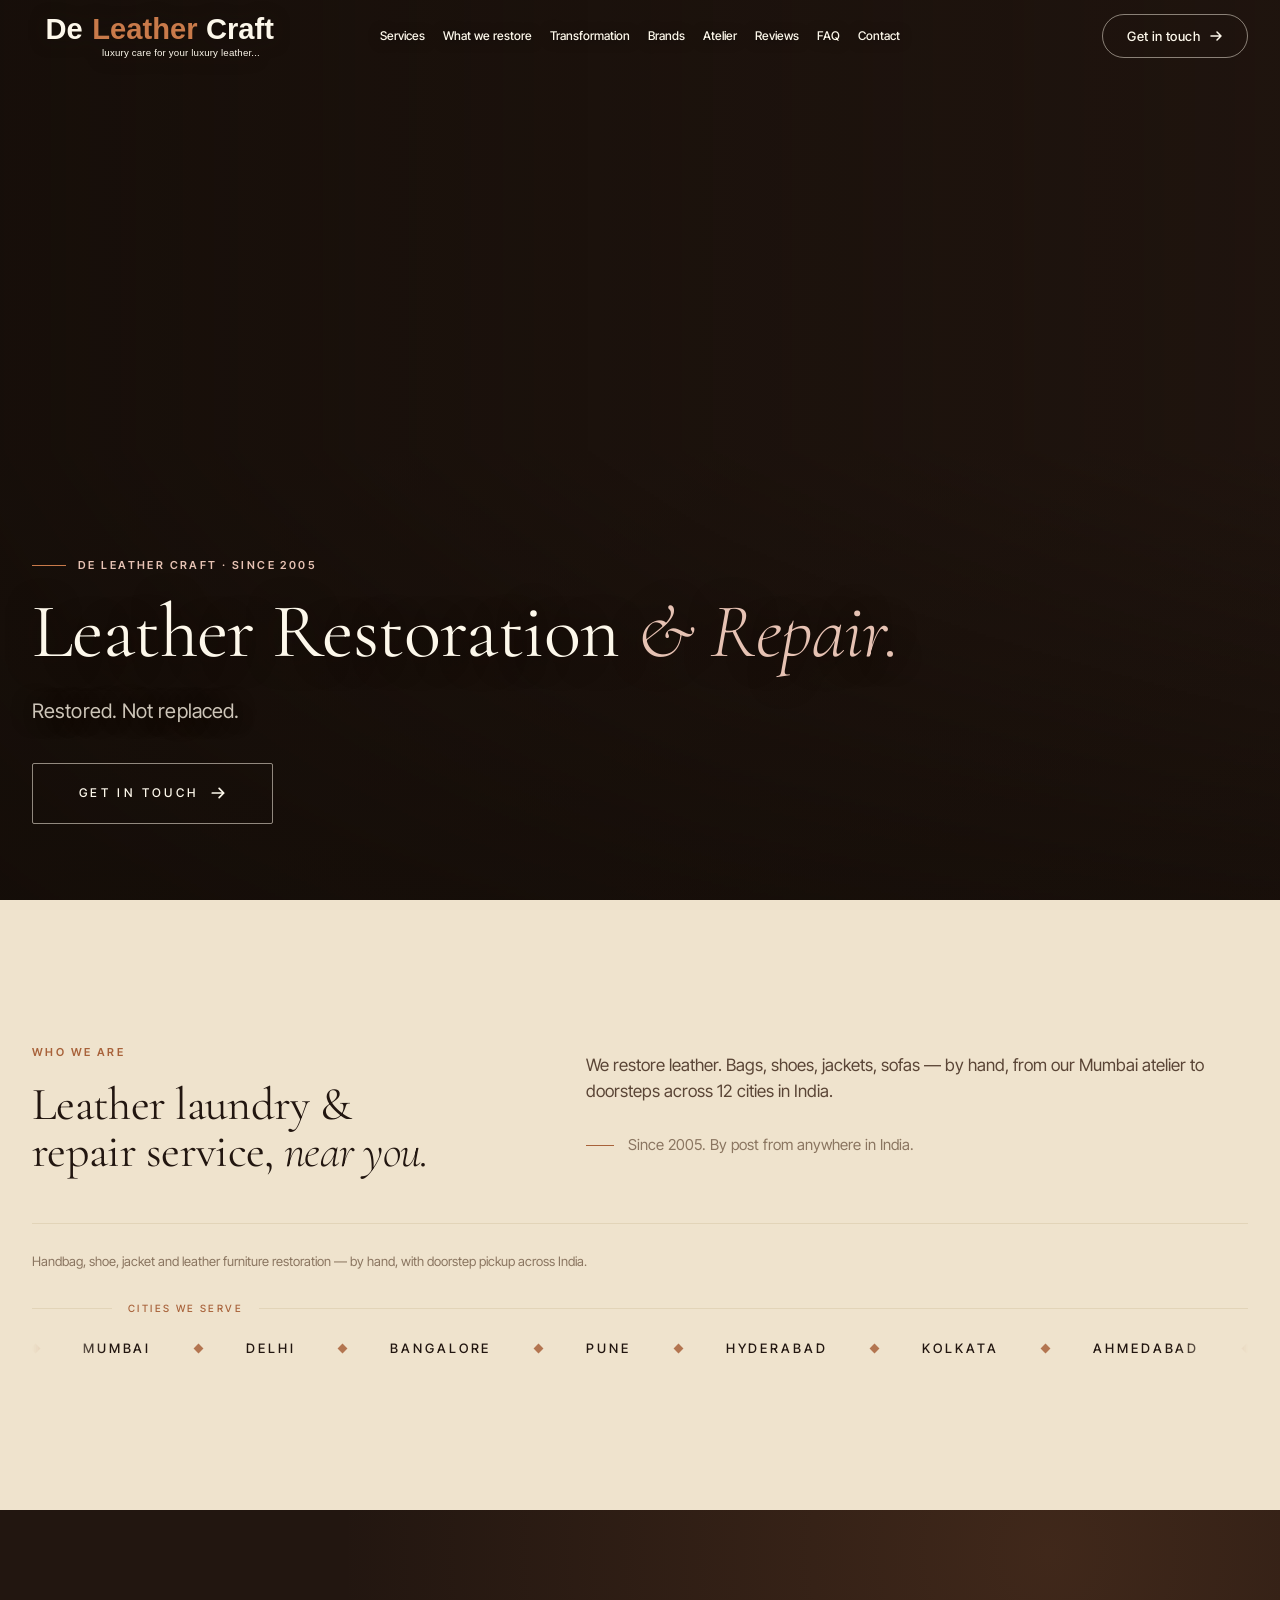
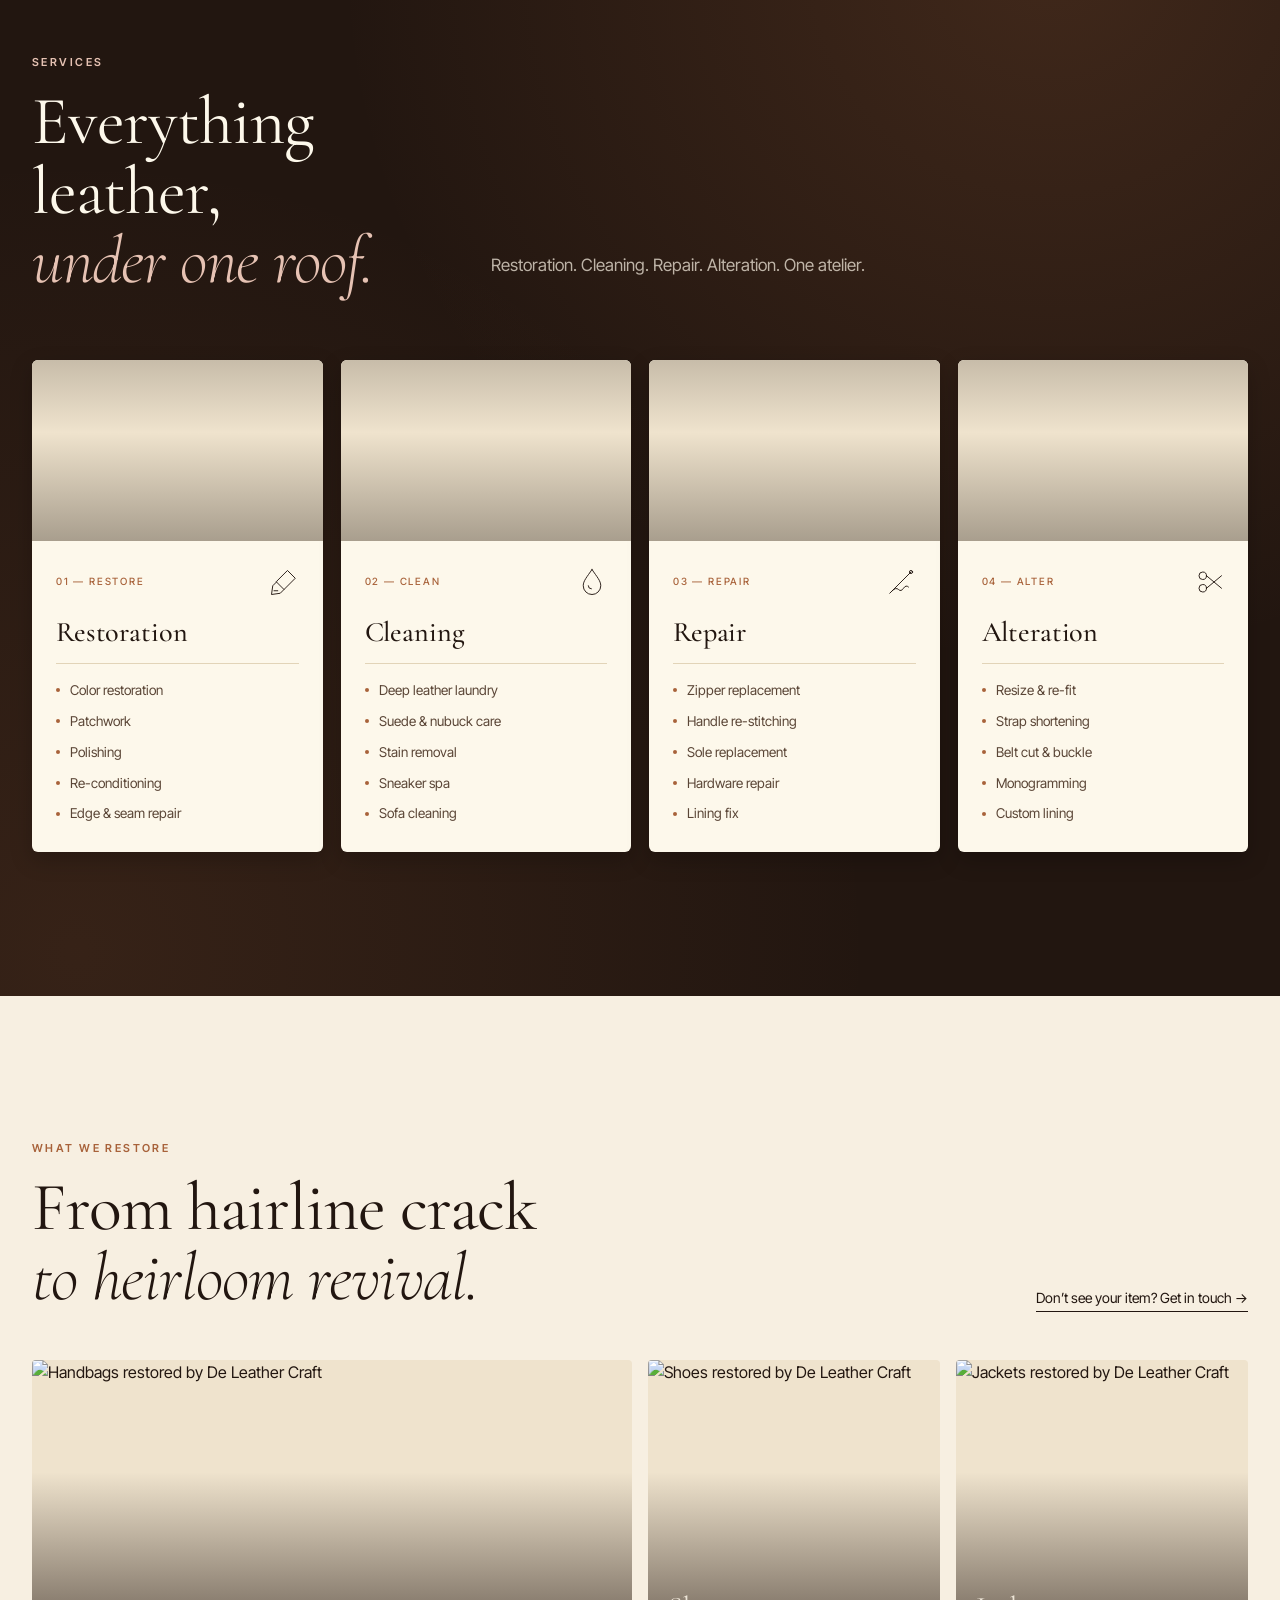
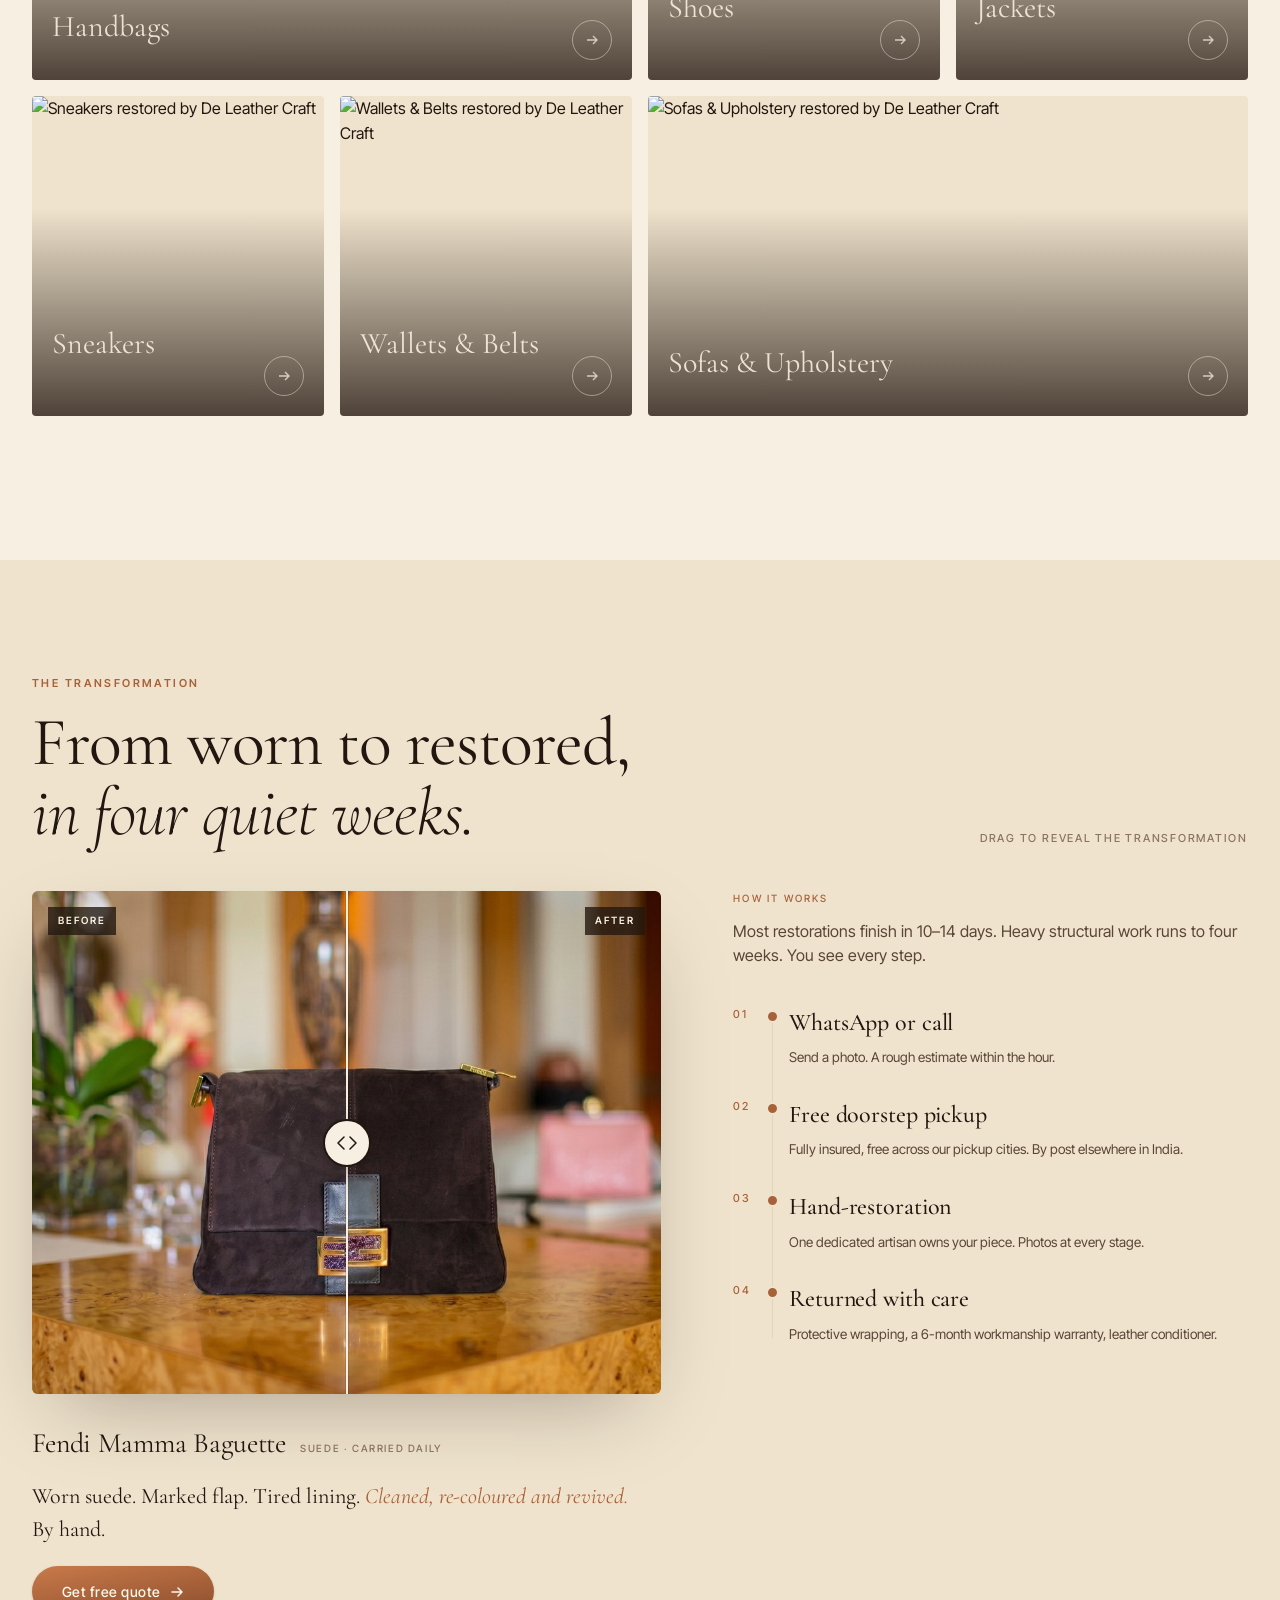
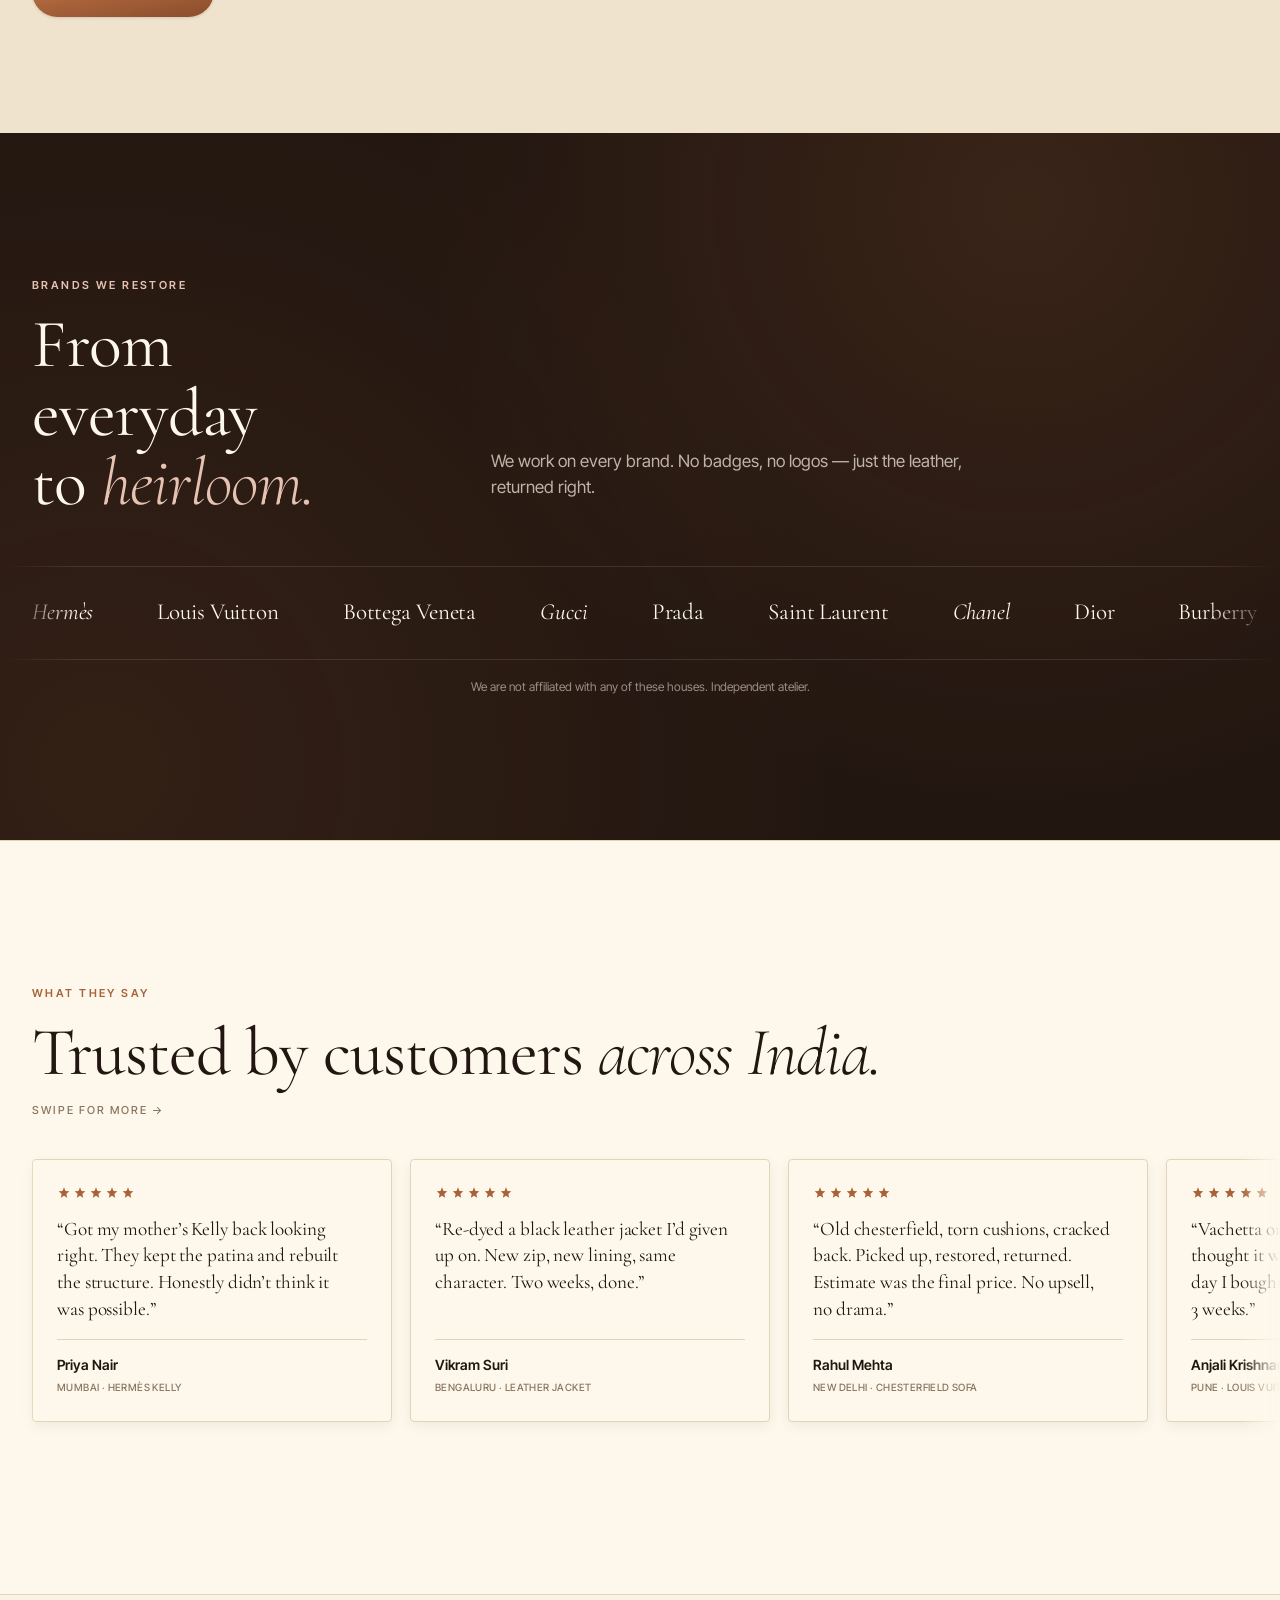
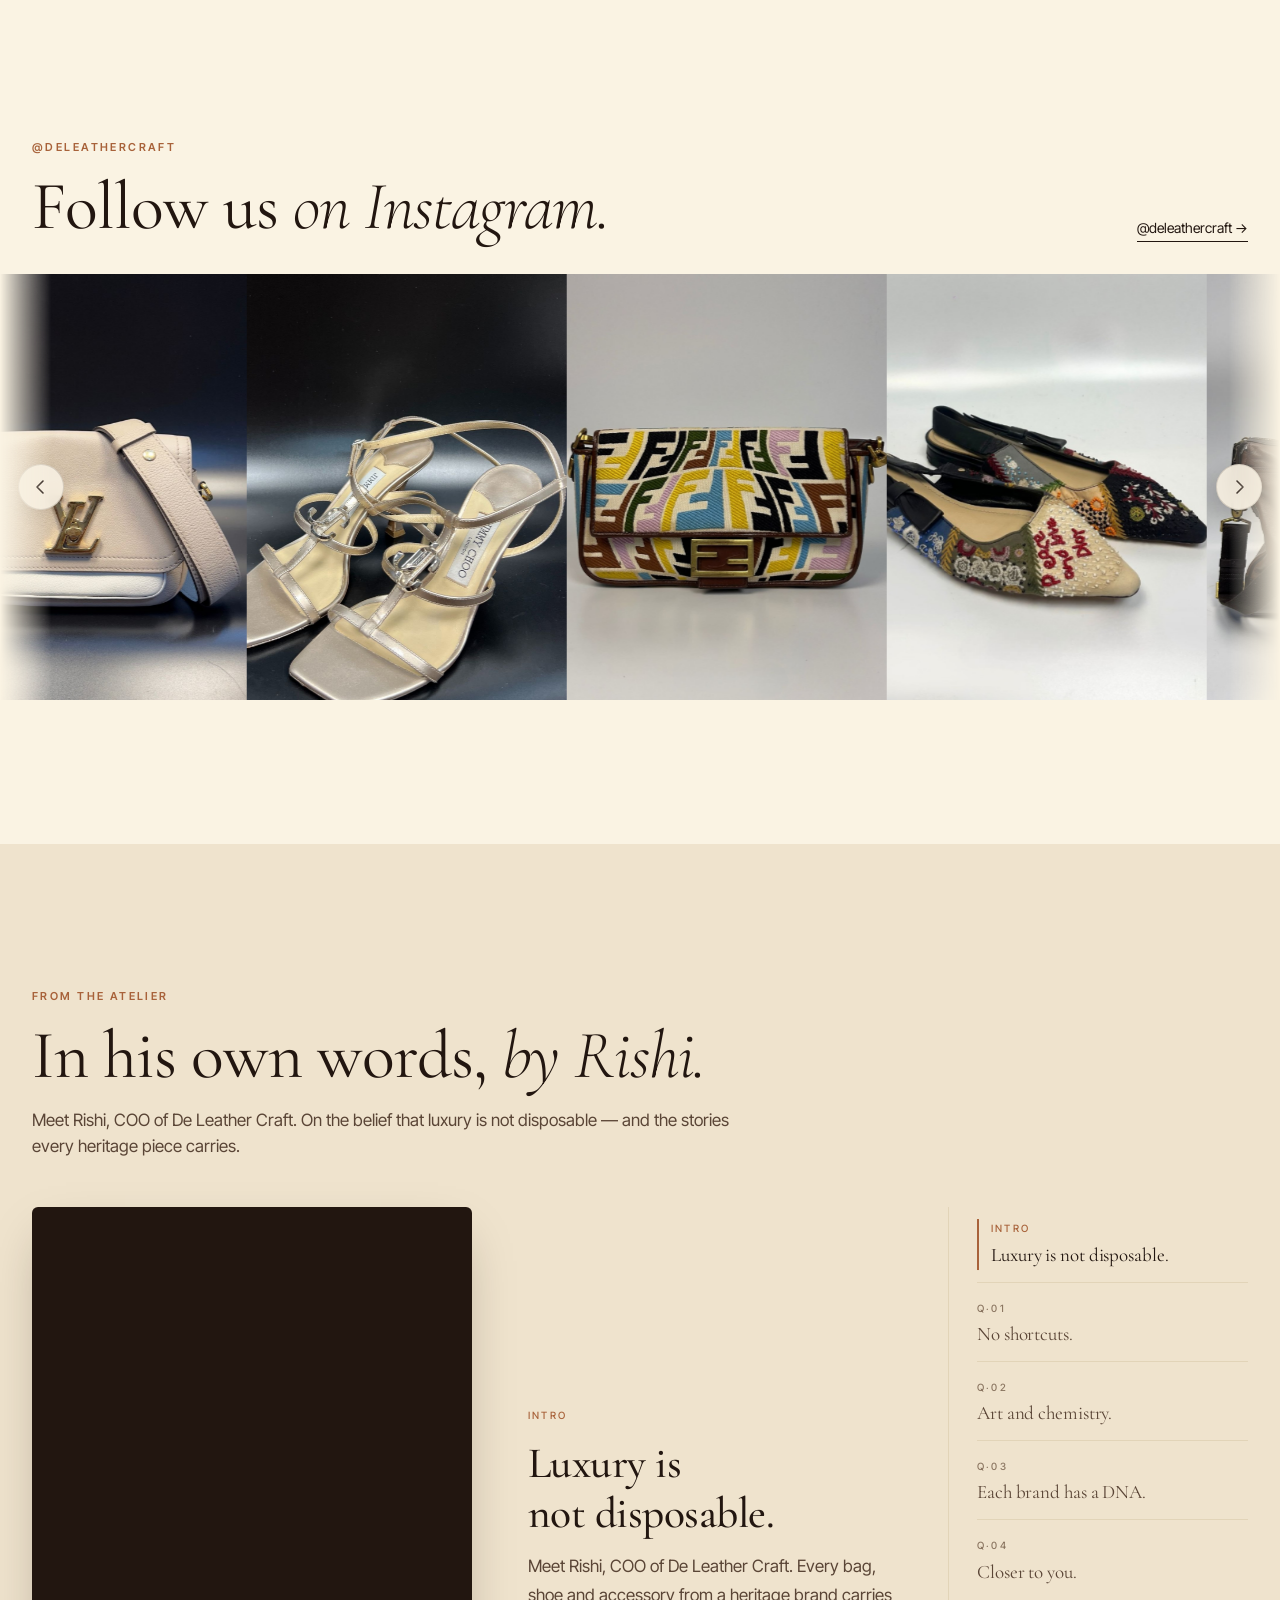
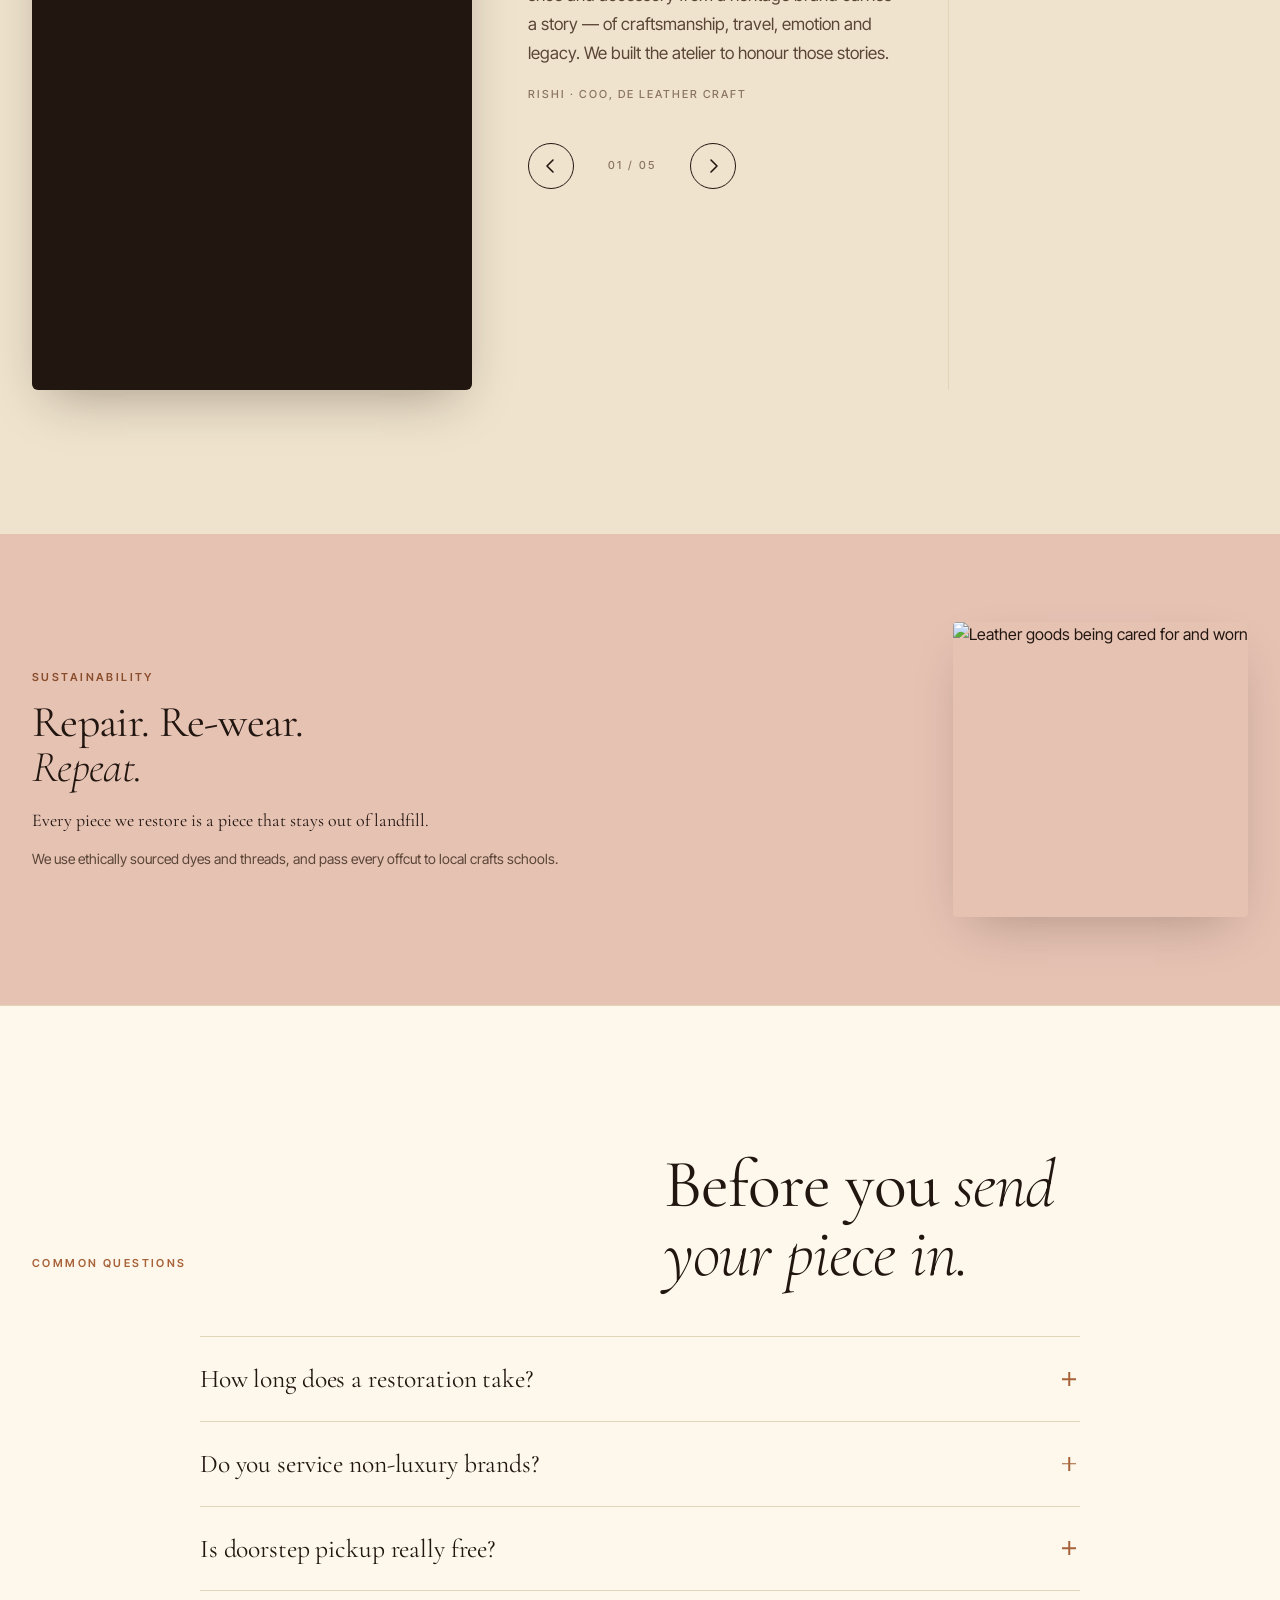
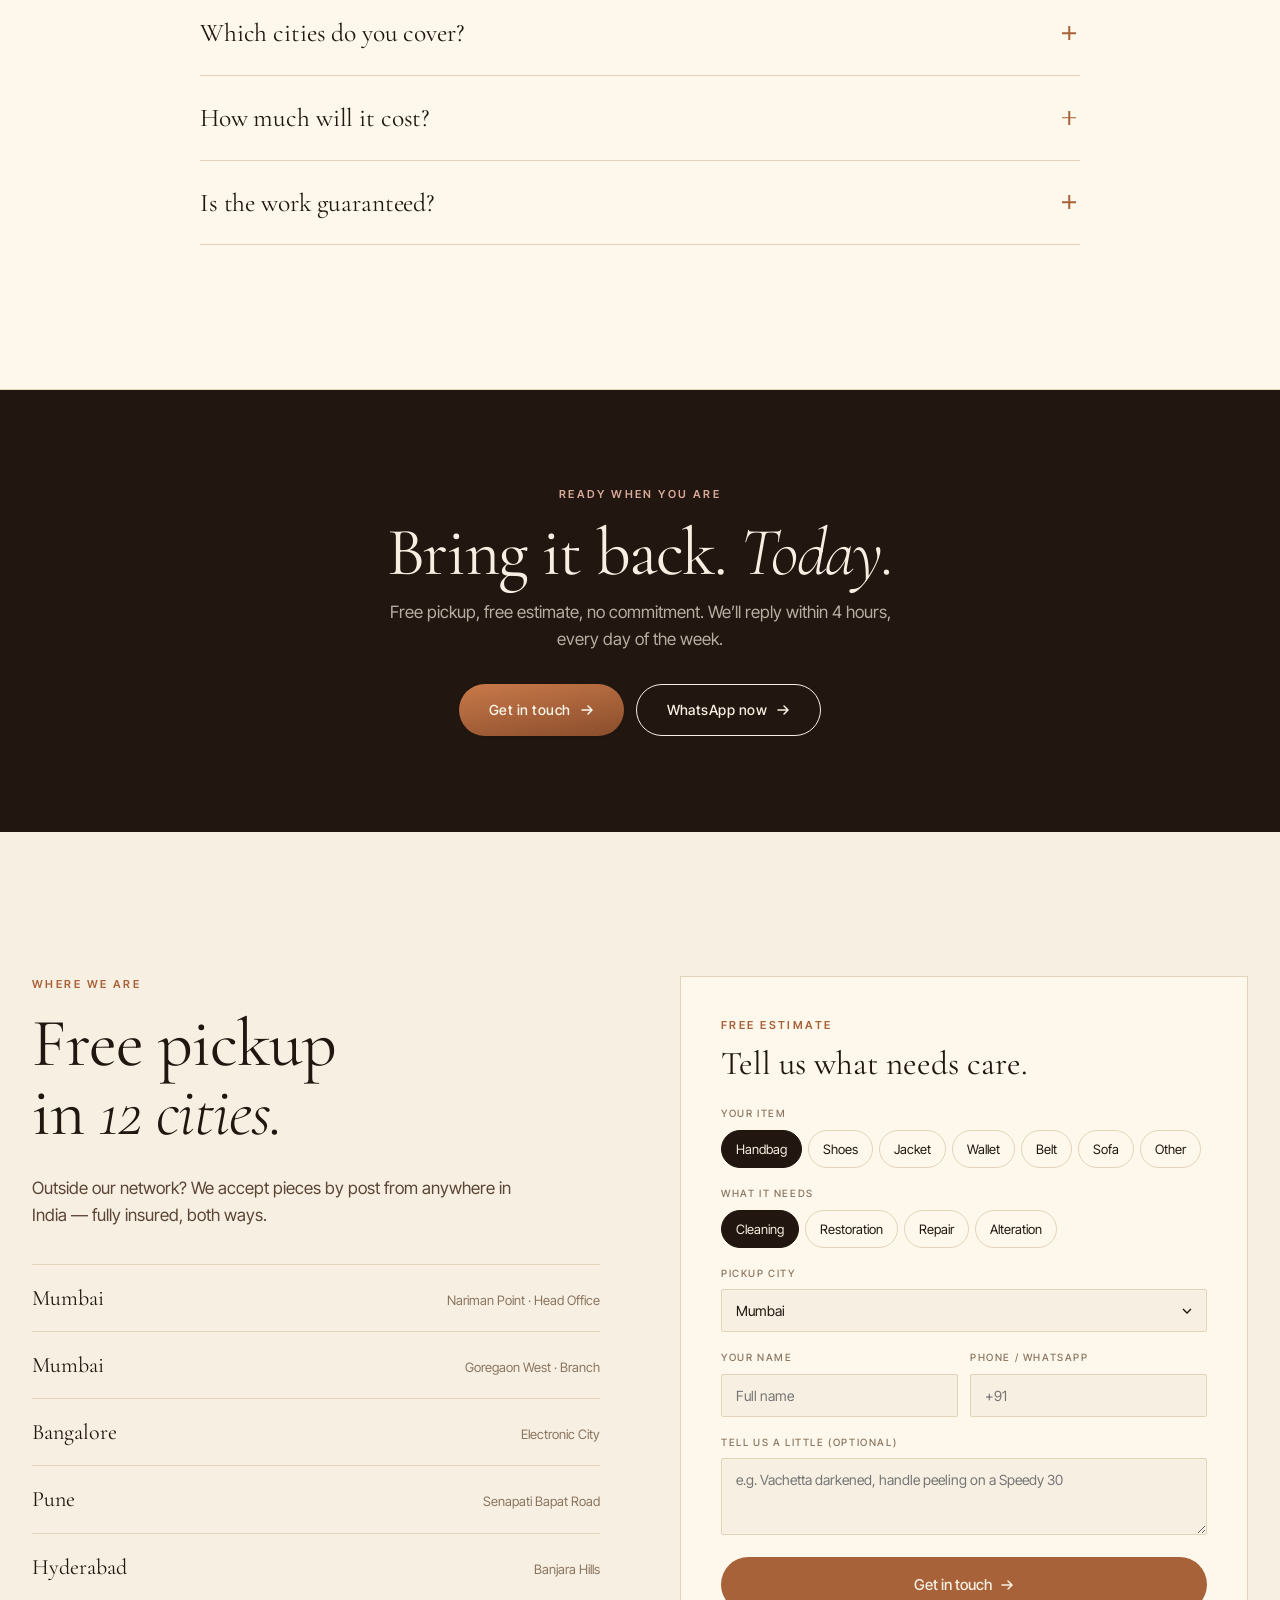
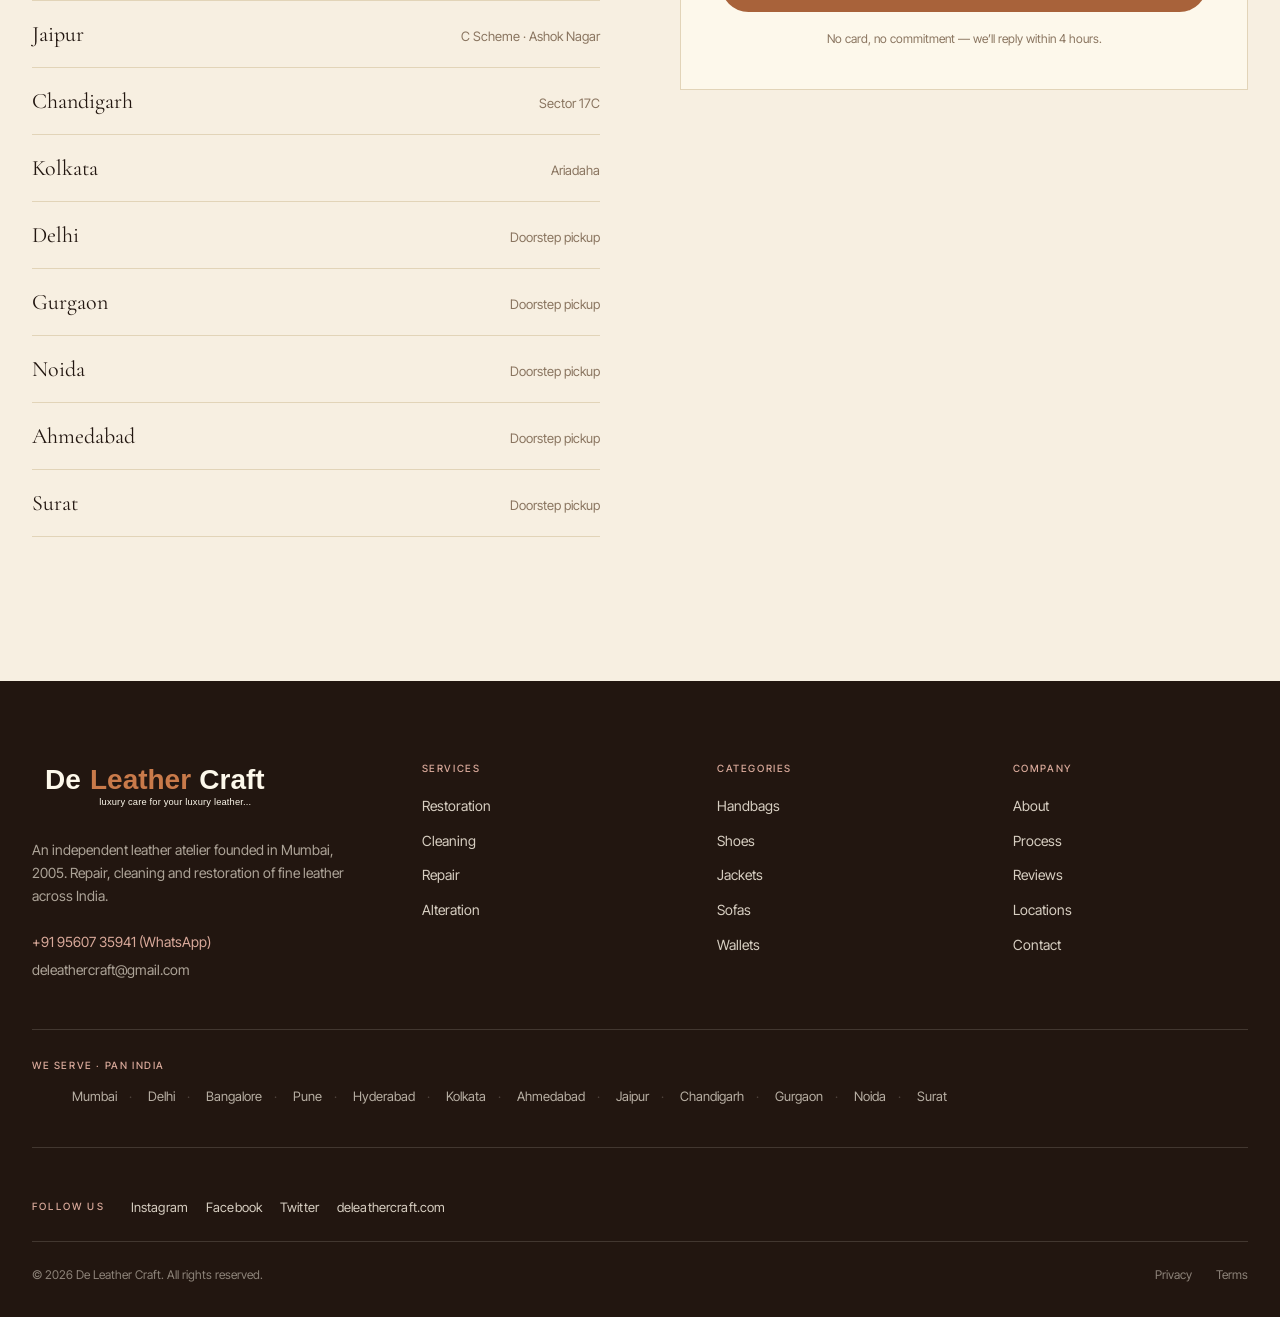
==== commit f49d4e21: "chore: reorganize assets, fix asset paths, add README.md" ====
--- a/index.html
+++ b/index.html
@@ -20,7 +20,7 @@
   <meta property="og:title" content="De Leather Craft — Leather Restoration, Repair & Cleaning" />
   <meta property="og:description" content="Trusted leather care specialists since 2005. Handbag, shoe, jacket and leather furniture restoration — by hand, doorstep pickup in 12 Indian cities." />
   <meta property="og:url" content="https://leather-draft.vercel.app/" />
-  <meta property="og:image" content="https://leather-draft.vercel.app/after-fendi.jpg" />
+  <meta property="og:image" content="https://leather-draft.vercel.app/public/before-after/after-fendi.jpg" />
   <meta property="og:image:width" content="1024" />
   <meta property="og:image:height" content="1024" />
   <meta property="og:image:alt" content="Fendi Mamma Baguette restored by De Leather Craft" />
@@ -31,7 +31,7 @@
   <meta name="twitter:site" content="@Deleathercraft" />
   <meta name="twitter:title" content="De Leather Craft — Leather Restoration, Repair & Cleaning" />
   <meta name="twitter:description" content="Trusted leather care specialists since 2005. By hand, doorstep pickup across India." />
-  <meta name="twitter:image" content="https://leather-draft.vercel.app/after-fendi.jpg" />
+  <meta name="twitter:image" content="https://leather-draft.vercel.app/public/before-after/after-fendi.jpg" />
 
   <!--
     Type system:
@@ -56,8 +56,8 @@
         "name": "De Leather Craft",
         "alternateName": "DeLeatherCraft",
         "url": "https://leather-draft.vercel.app/",
-        "logo": "https://leather-draft.vercel.app/logo.svg",
-        "image": "https://leather-draft.vercel.app/after-fendi.jpg",
+        "logo": "https://leather-draft.vercel.app/public/branding/logo.svg",
+        "image": "https://leather-draft.vercel.app/public/before-after/after-fendi.jpg",
         "description": "Independent leather restoration atelier in Mumbai since 2005. By-hand restoration, repair and deep cleaning of luxury handbags, shoes, jackets and leather furniture with doorstep pickup across India.",
         "foundingDate": "2005",
         "founders": [{ "@type": "Person", "name": "Rishi" }],
@@ -239,7 +239,7 @@
          ==================================================================== -->
     <section class="hero-video" id="heroVideo" aria-label="Leather restoration and repair by De Leather Craft">
       <video class="hero-video__bg" autoplay muted loop playsinline preload="metadata">
-        <source src="Promo-2.mp4" type="video/mp4" />
+        <source src="public/video/Promo-2.mp4" type="video/mp4" />
       </video>
       <div class="hero-video__shade"></div>
 
@@ -540,10 +540,10 @@
 
         <!-- Slider — the proof -->
         <div class="ba-slider ba-slider--feature" id="baSlider">
-          <img class="ba-after-img" src="after-fendi.jpg" alt="Fendi Mamma Baguette after restoration" draggable="false" />
+          <img class="ba-after-img" src="public/before-after/after-fendi.jpg" alt="Fendi Mamma Baguette after restoration" draggable="false" />
 
           <div class="ba-before" id="baBefore">
-            <img class="ba-before-img" src="before-fendi.jpg" alt="Fendi Mamma Baguette before restoration" draggable="false" />
+            <img class="ba-before-img" src="public/before-after/before-fendi.jpg" alt="Fendi Mamma Baguette before restoration" draggable="false" />
           </div>
 
           <div class="ba-tag ba-tag--before">Before</div>
@@ -903,7 +903,7 @@
               <div class="ig-overlay"><span>Vintage clutch &mdash; turquoise revival</span></div>
             </a>
             <a href="https://instagram.com/deleathercraft" target="_blank" rel="noopener noreferrer" class="ig-tile">
-              <img src="public/jimmy-choo-shoejpg.jpg" alt="Jimmy Choo — crystal wedge revived" loading="lazy" />
+              <img src="public/jimmy-choo-shoe.jpg" alt="Jimmy Choo — crystal wedge revived" loading="lazy" />
               <div class="ig-overlay"><span>Jimmy Choo &mdash; crystal wedge revived</span></div>
             </a>
             <a href="https://instagram.com/deleathercraft" target="_blank" rel="noopener noreferrer" class="ig-tile">
@@ -973,7 +973,7 @@
               <div class="ig-overlay"><span>Vintage clutch &mdash; turquoise revival</span></div>
             </a>
             <a href="https://instagram.com/deleathercraft" target="_blank" rel="noopener noreferrer" class="ig-tile" aria-hidden="true" tabindex="-1">
-              <img src="public/jimmy-choo-shoejpg.jpg" alt="" loading="lazy" />
+              <img src="public/jimmy-choo-shoe.jpg" alt="" loading="lazy" />
               <div class="ig-overlay"><span>Jimmy Choo &mdash; crystal wedge revived</span></div>
             </a>
             <a href="https://instagram.com/deleathercraft" target="_blank" rel="noopener noreferrer" class="ig-tile" aria-hidden="true" tabindex="-1">
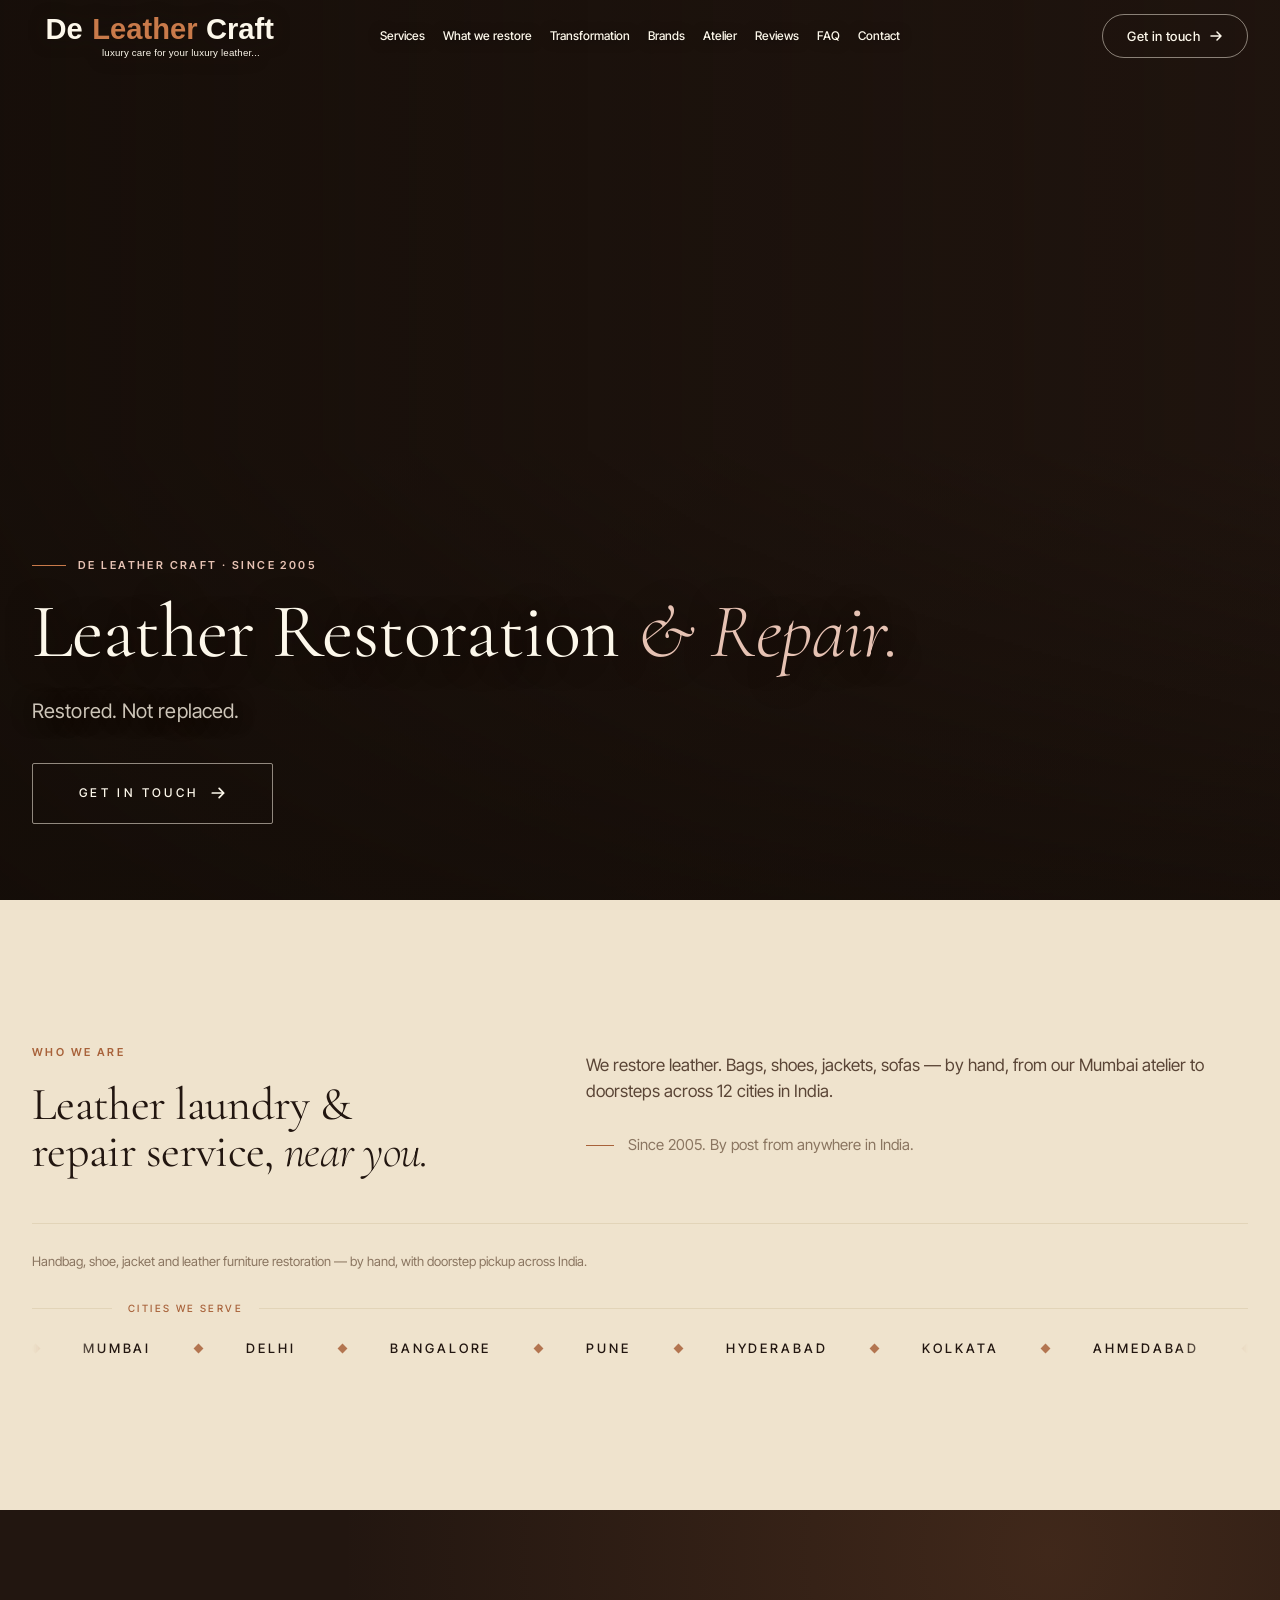
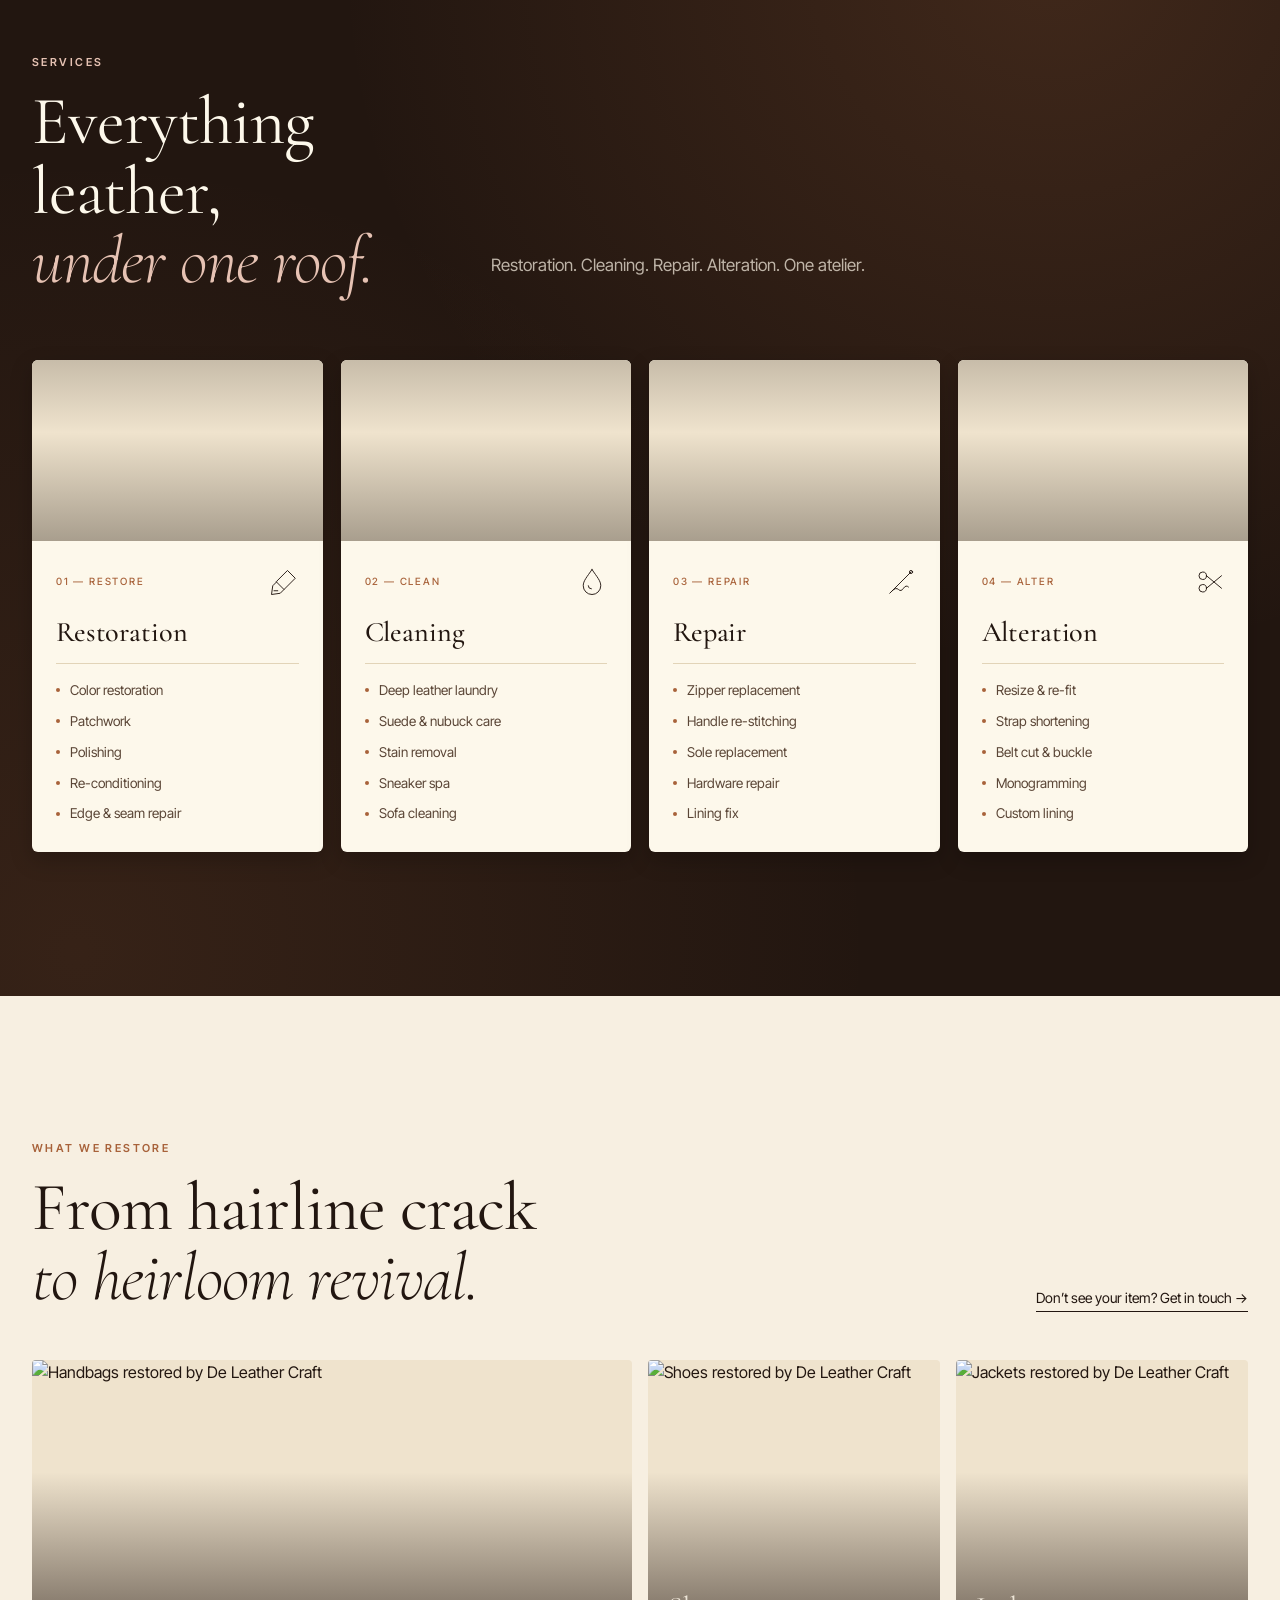
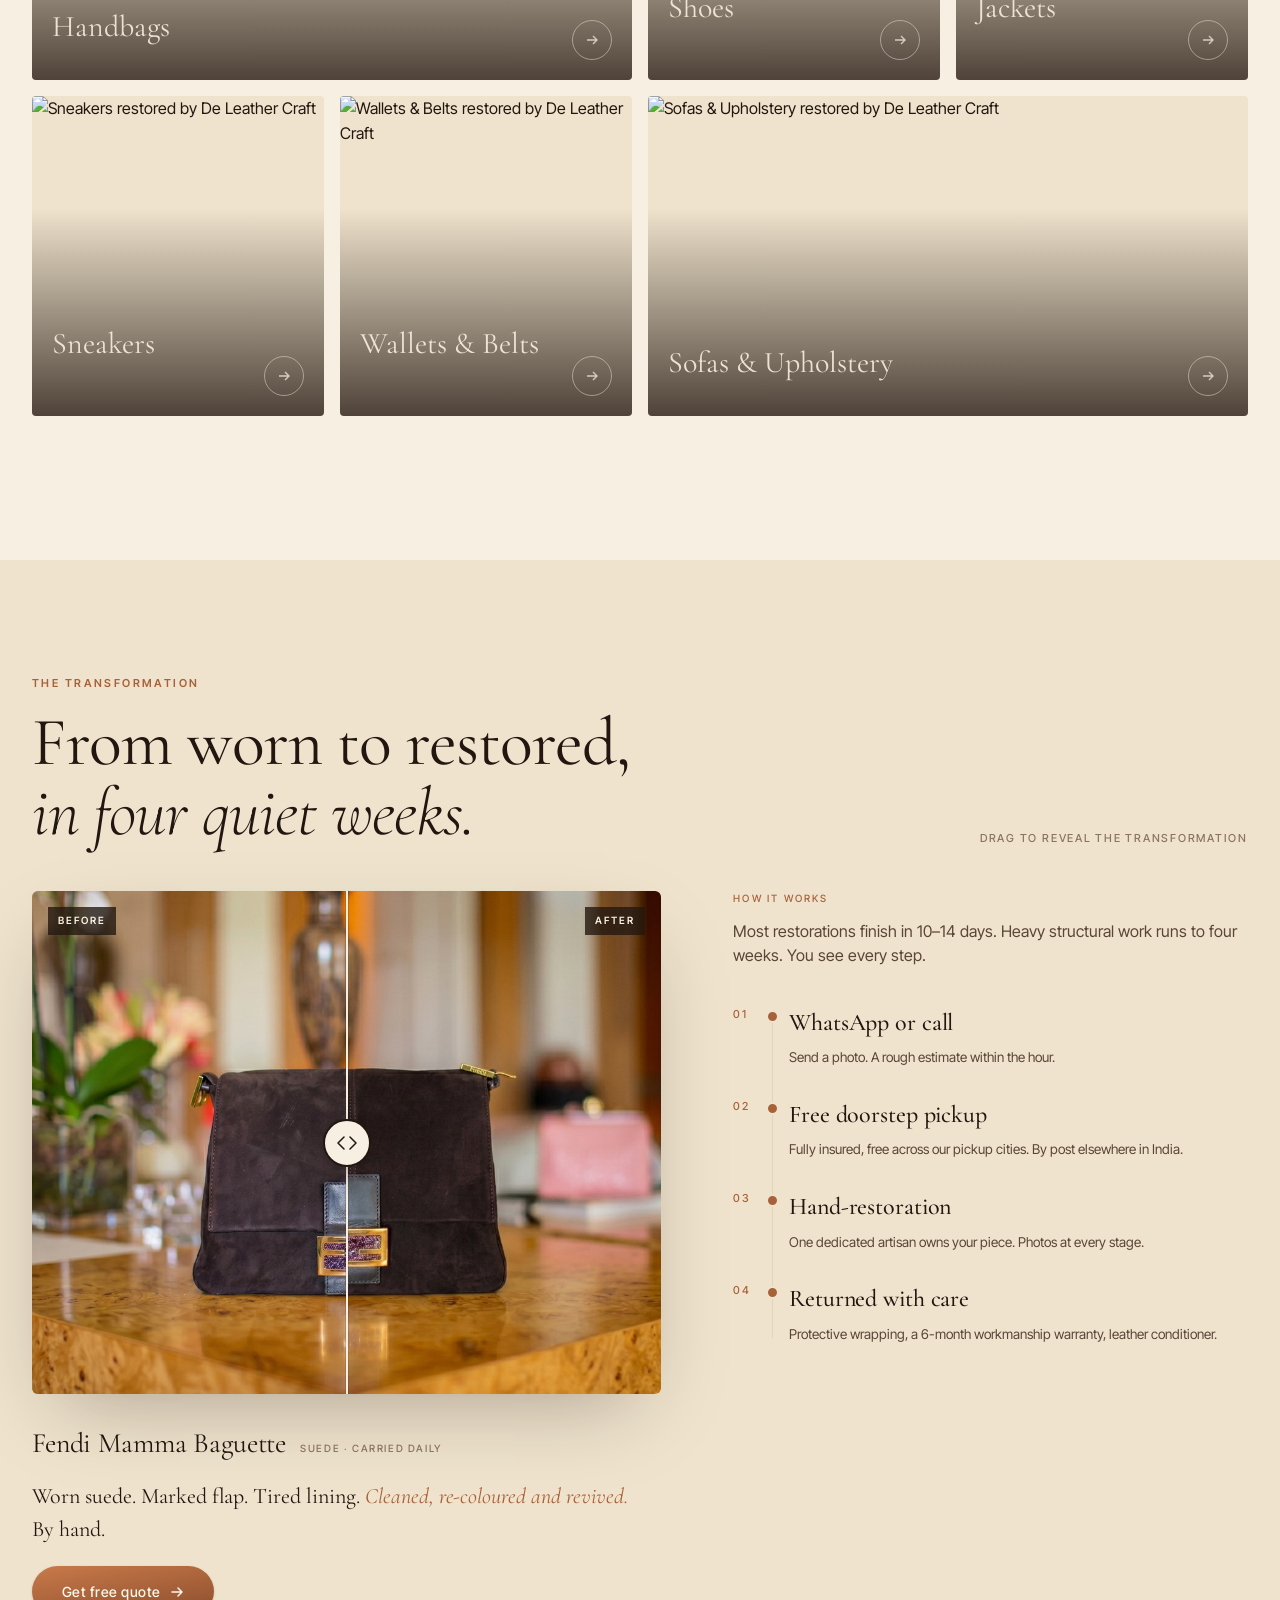
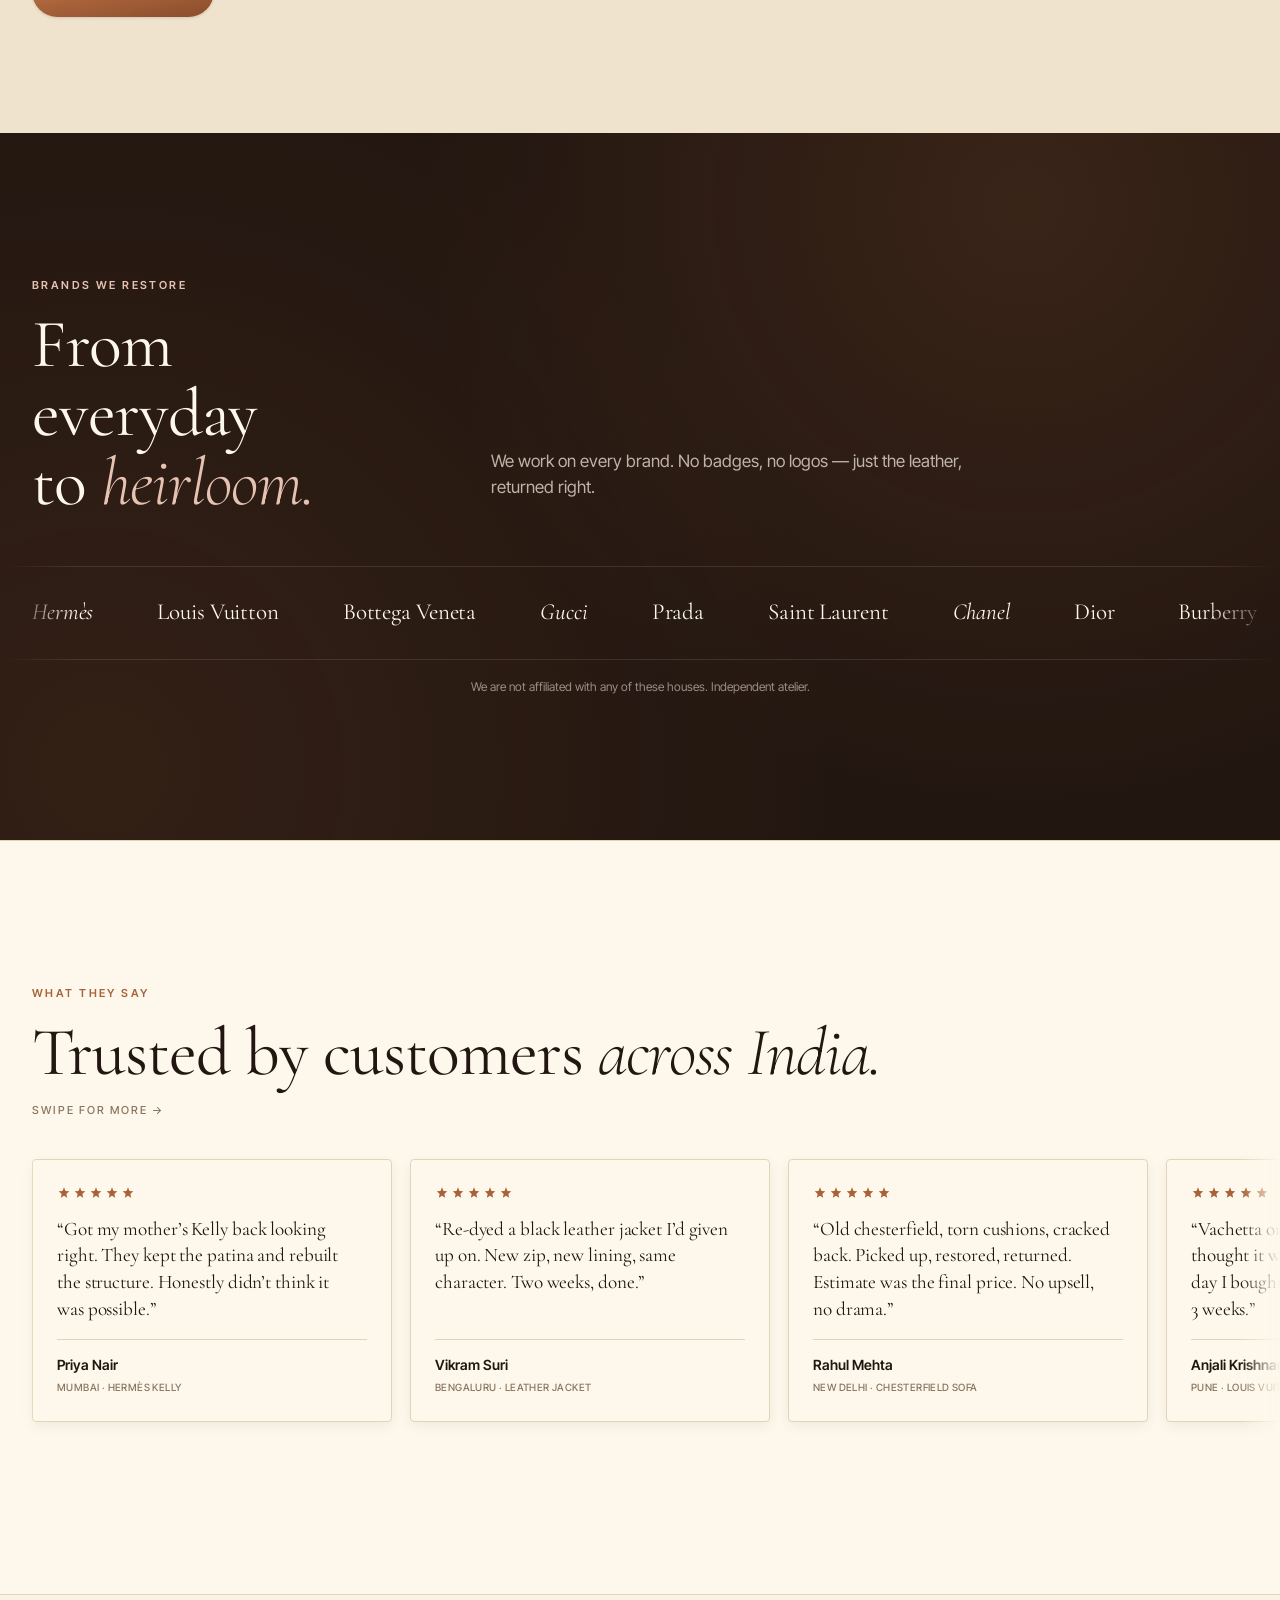
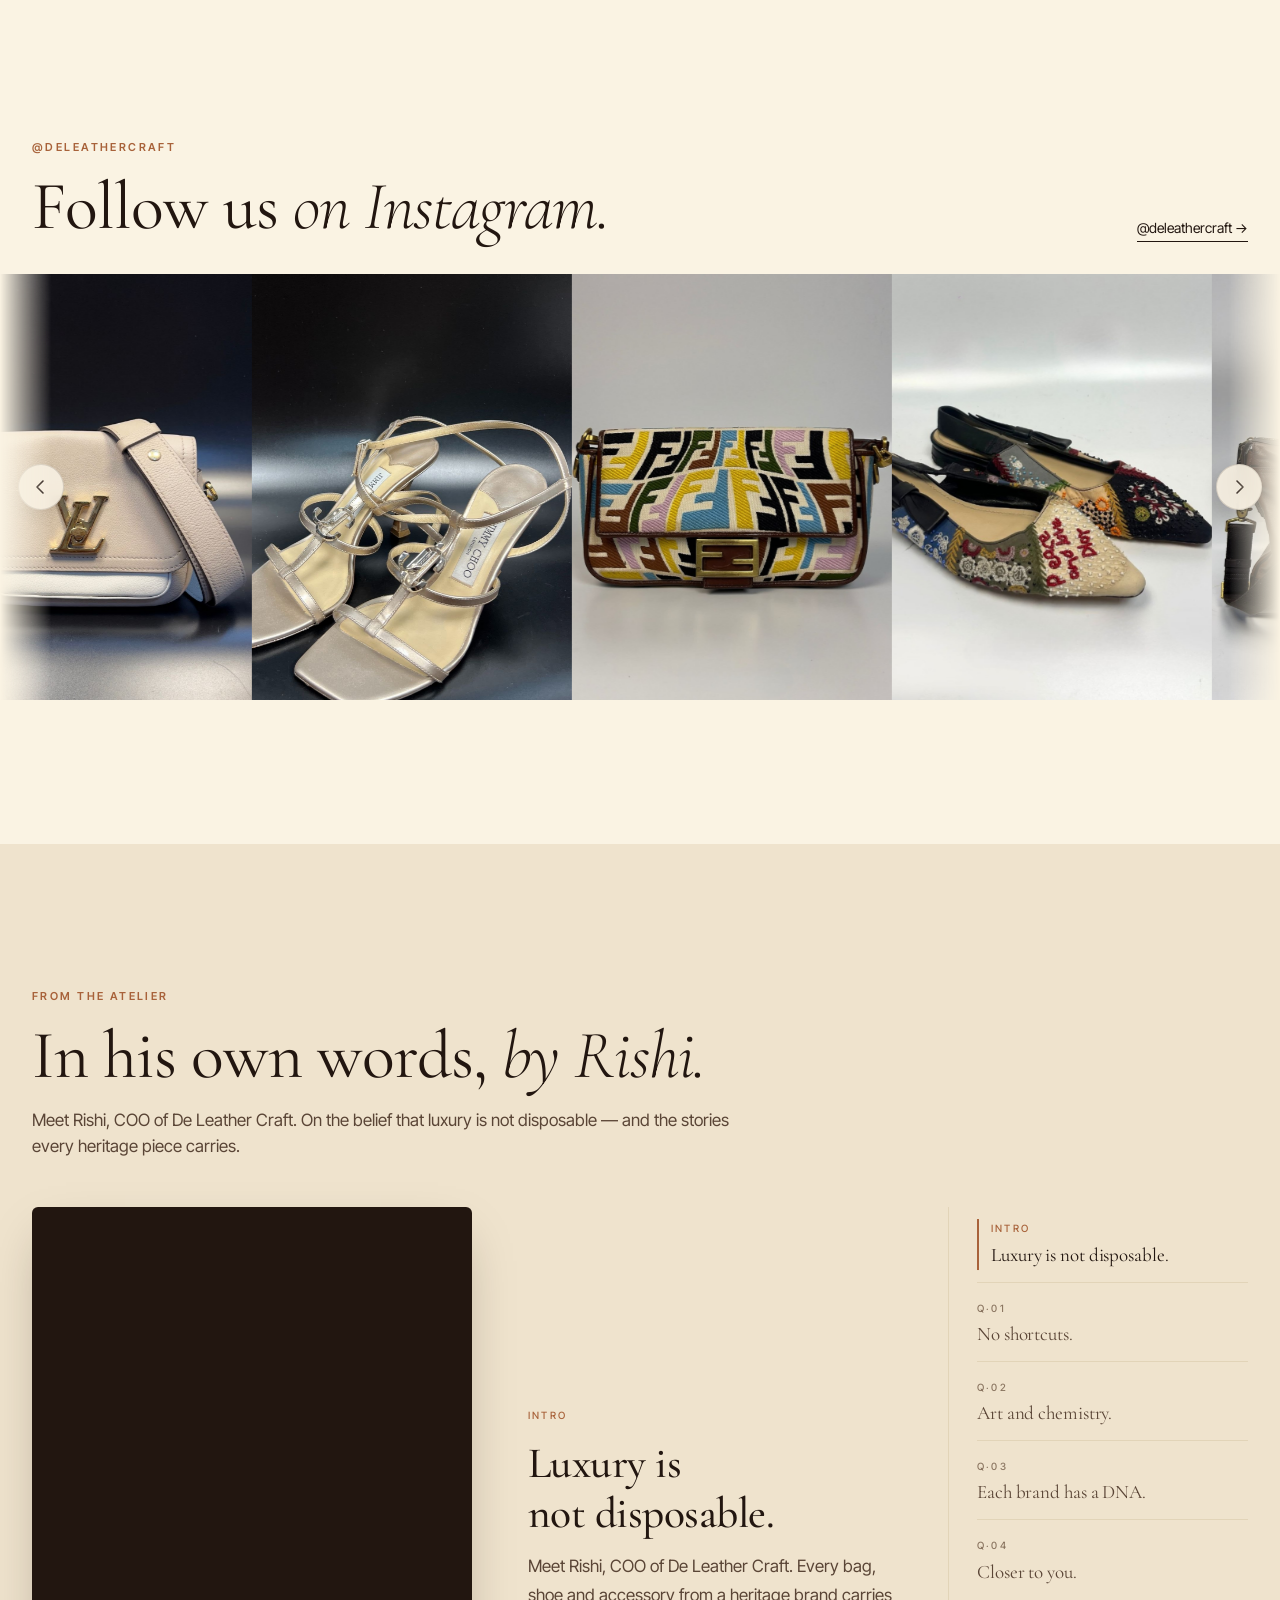
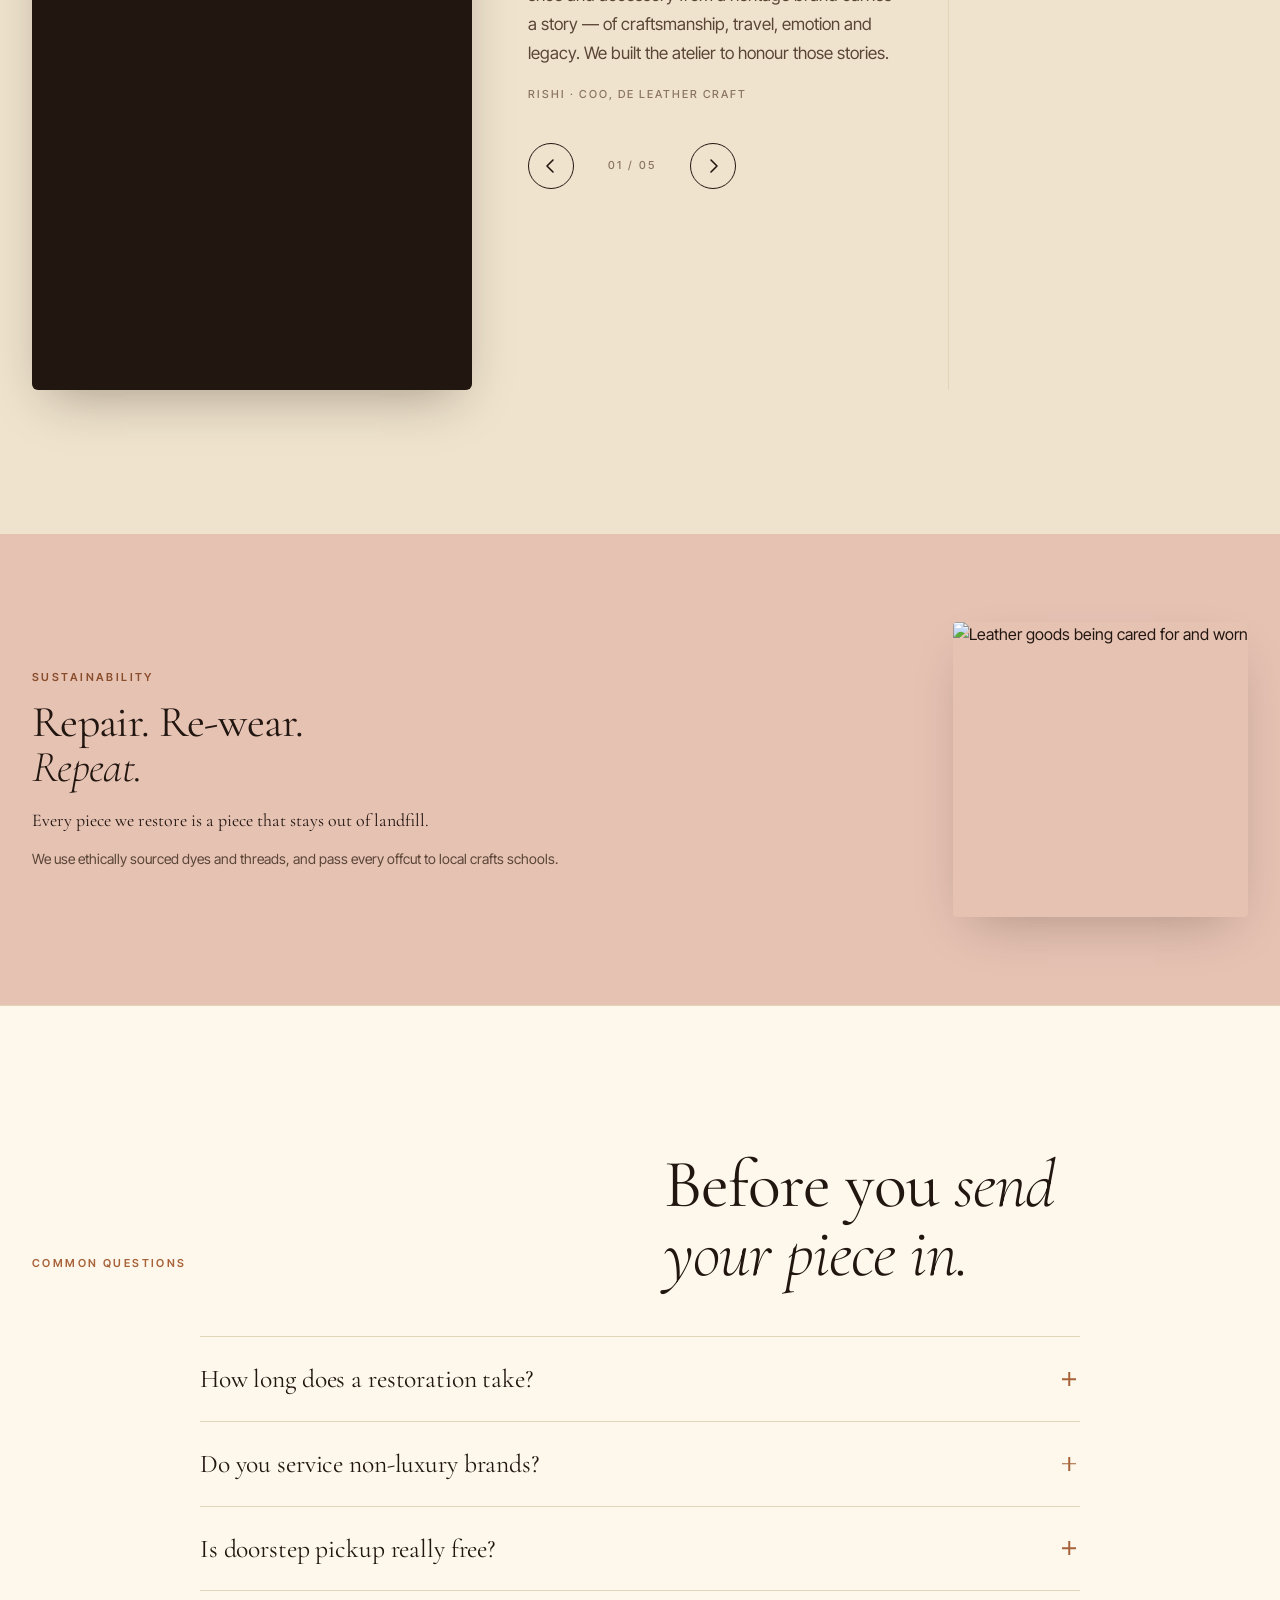
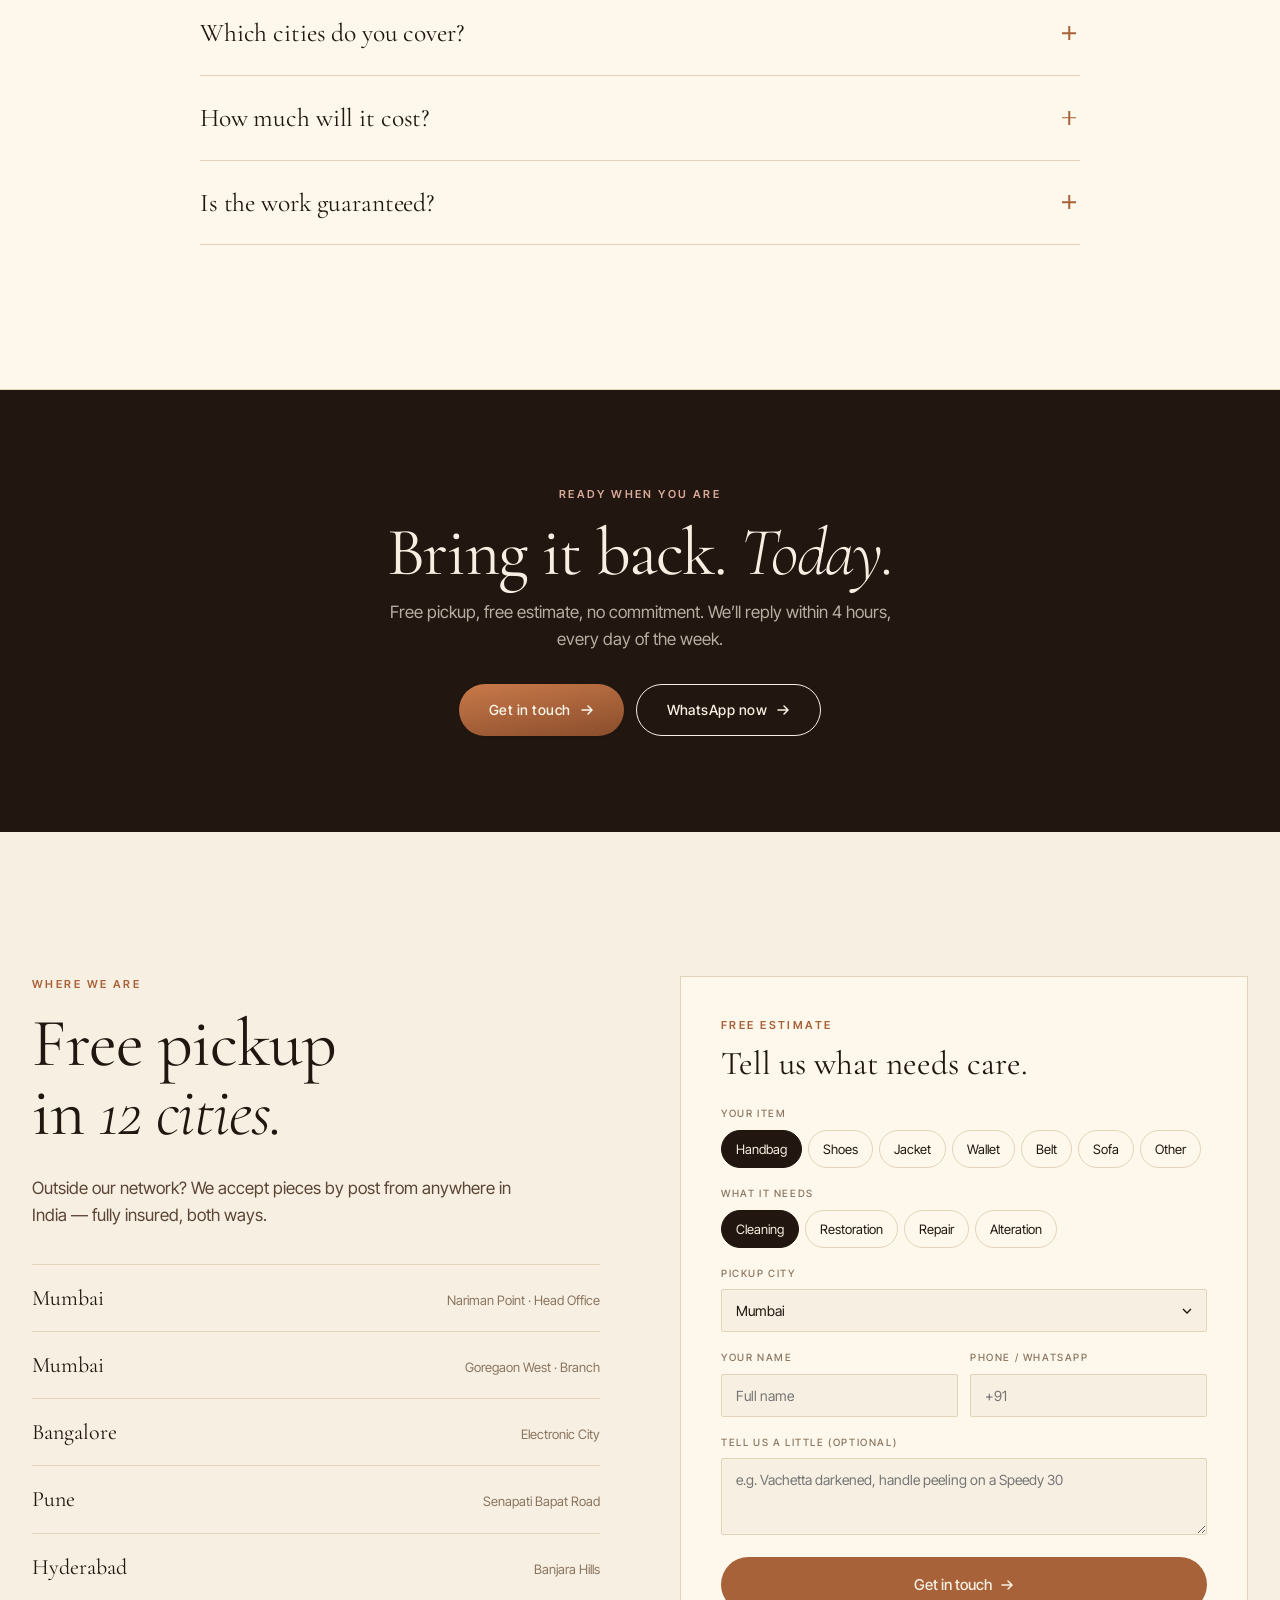
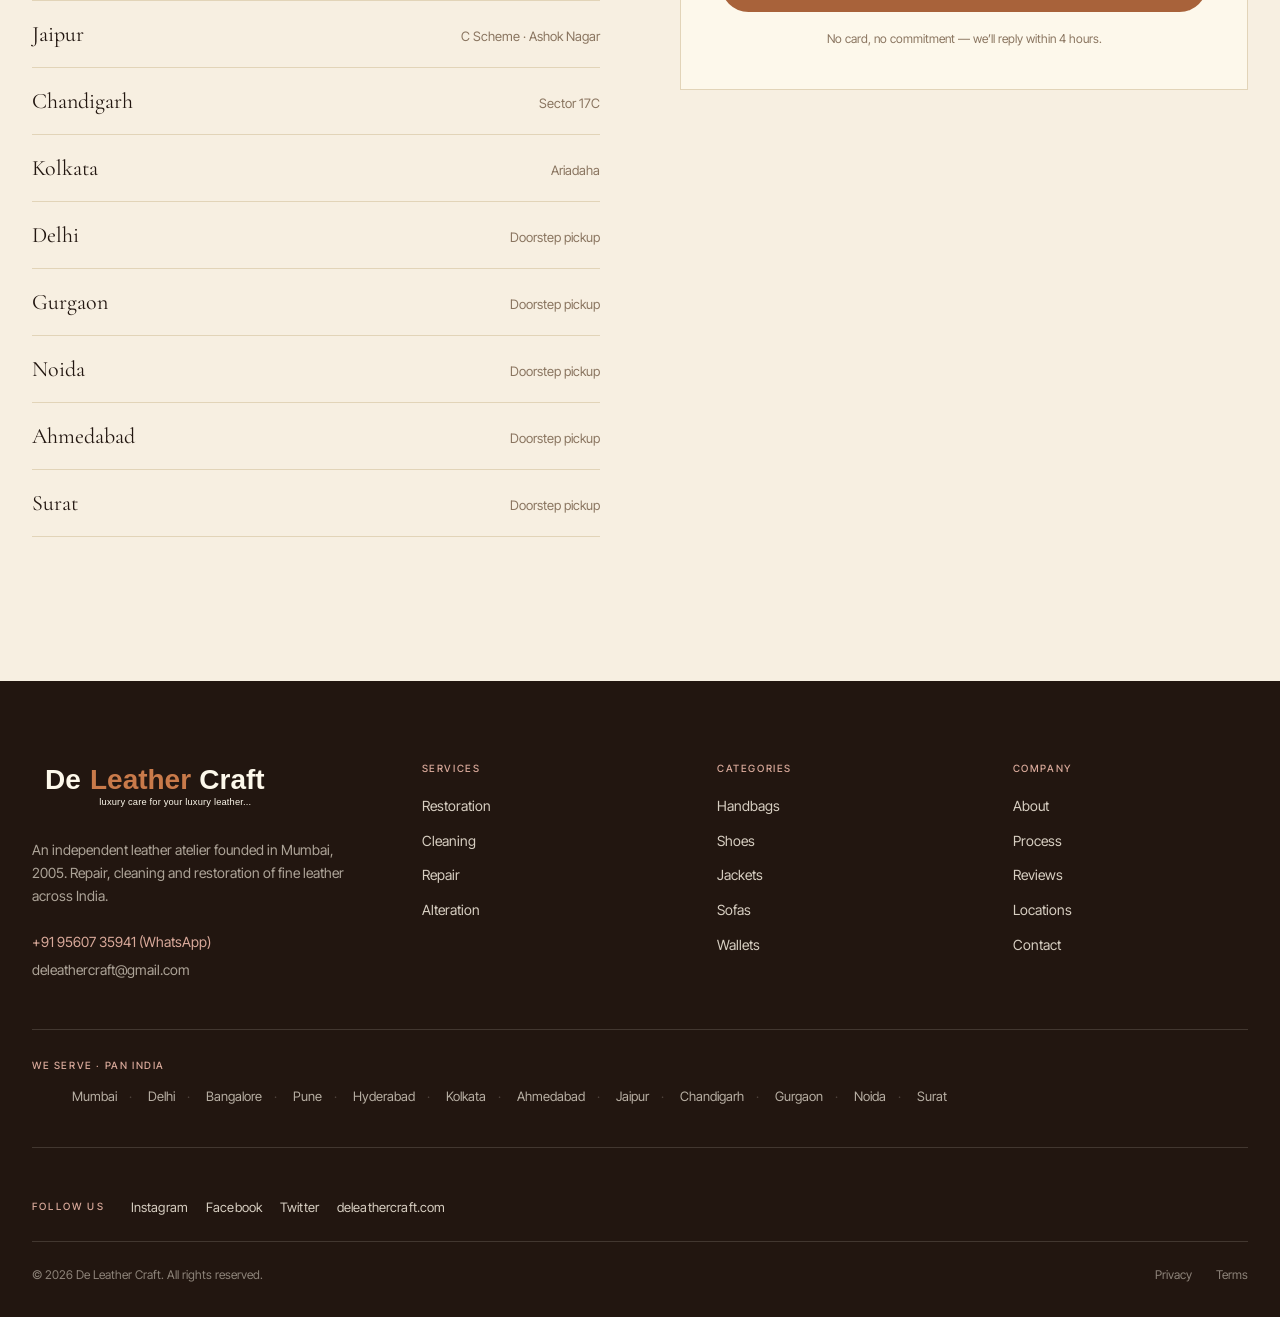
==== commit b9b4f559: "feat: add modular service detail page template and update navigation" ====
--- a/index.html
+++ b/index.html
@@ -184,7 +184,7 @@
       <!-- Desktop navigation — all anchor links into existing sections.
            Drop-down menus removed for the single-page launch. -->
       <nav class="nav-desktop" aria-label="Primary">
-        <a href="/services/restoration" class="nav-link">Services</a>
+        <a href="/services/service-template" class="nav-link">Services</a>
         <a href="#categories"    class="nav-link">What we restore</a>
         <a href="#before-after"  class="nav-link">Transformation</a>
         <a href="#brands"        class="nav-link">Brands</a>
@@ -213,7 +213,7 @@
     <!-- Mobile drawer — same anchor links as desktop nav -->
     <div class="mobile-nav" id="mobileNav">
       <ul class="mobile-nav__list">
-        <li><a href="/services/restoration" class="mobile-nav__link">Services</a></li>
+        <li><a href="/services/service-template" class="mobile-nav__link">Services</a></li>
         <li><a href="#categories"    class="mobile-nav__link">What we restore</a></li>
         <li><a href="#before-after"  class="mobile-nav__link">Transformation</a></li>
         <li><a href="#brands"        class="mobile-nav__link">Brands</a></li>
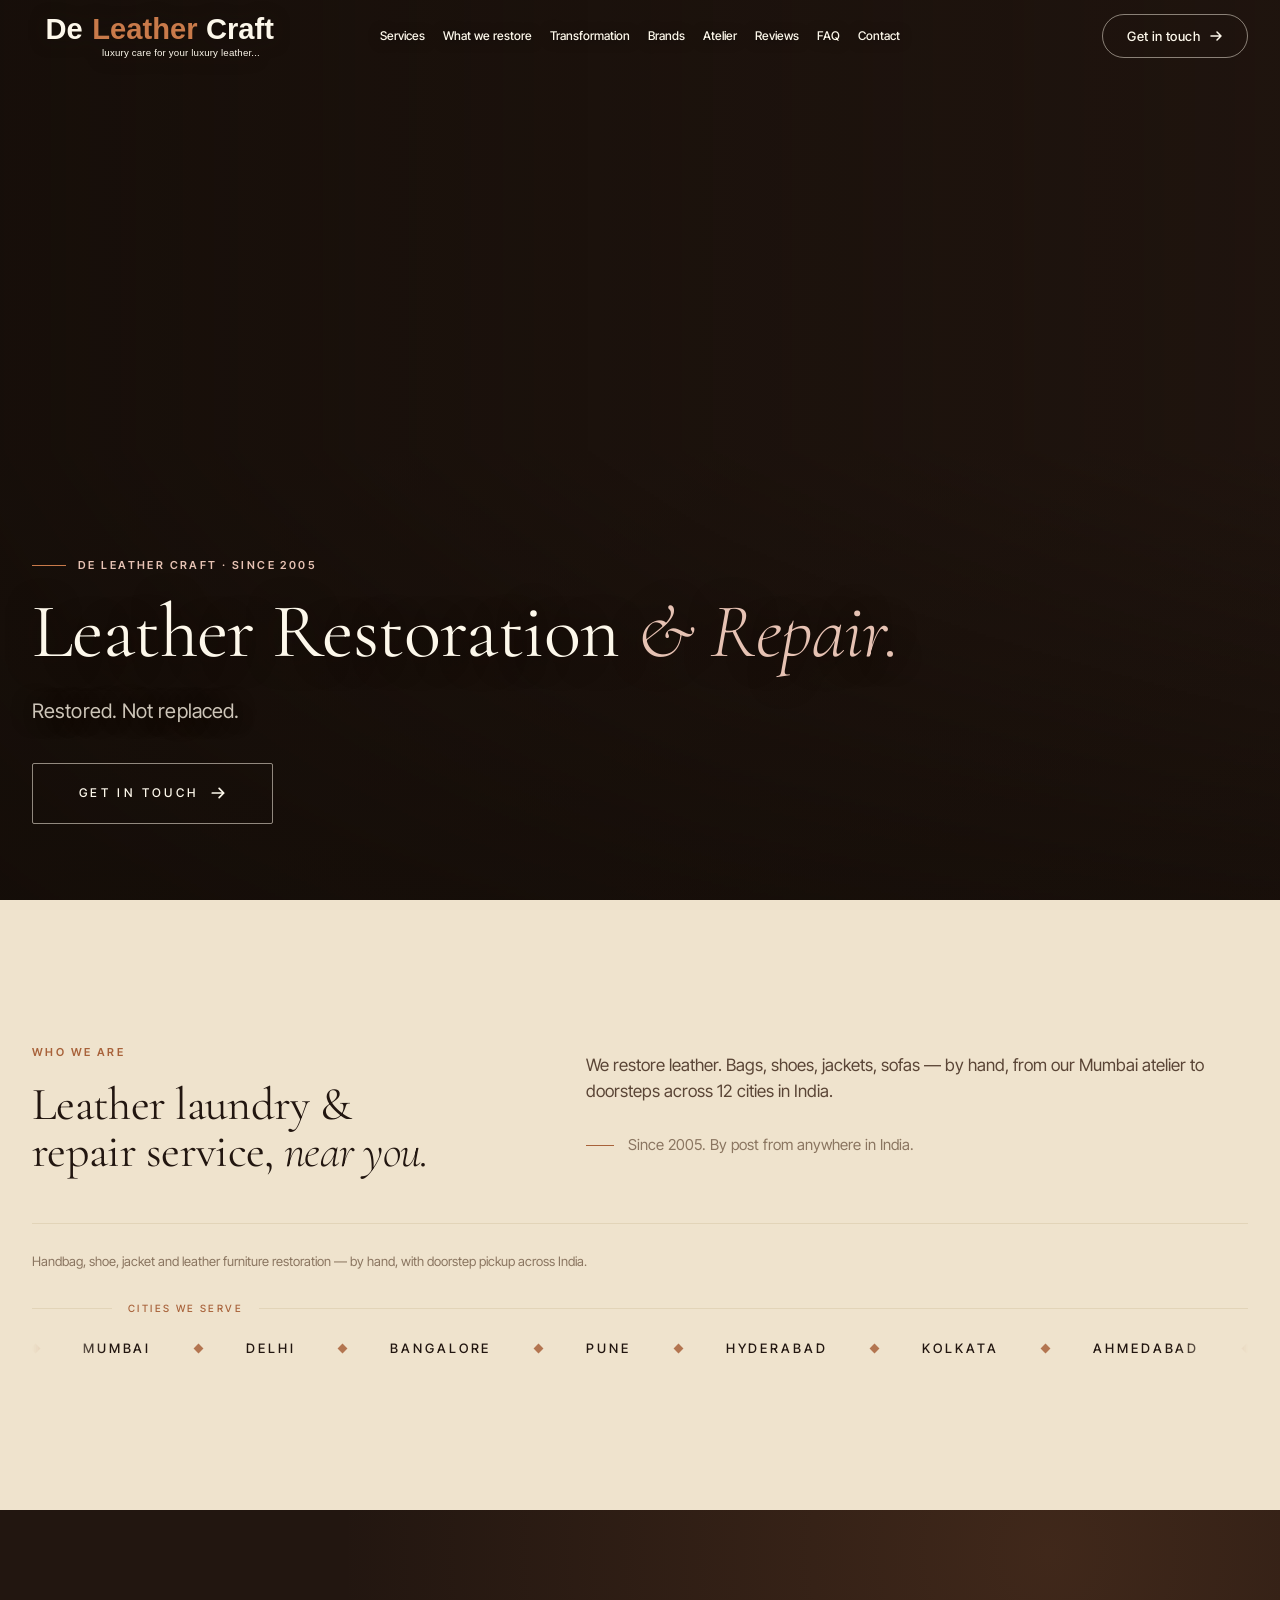
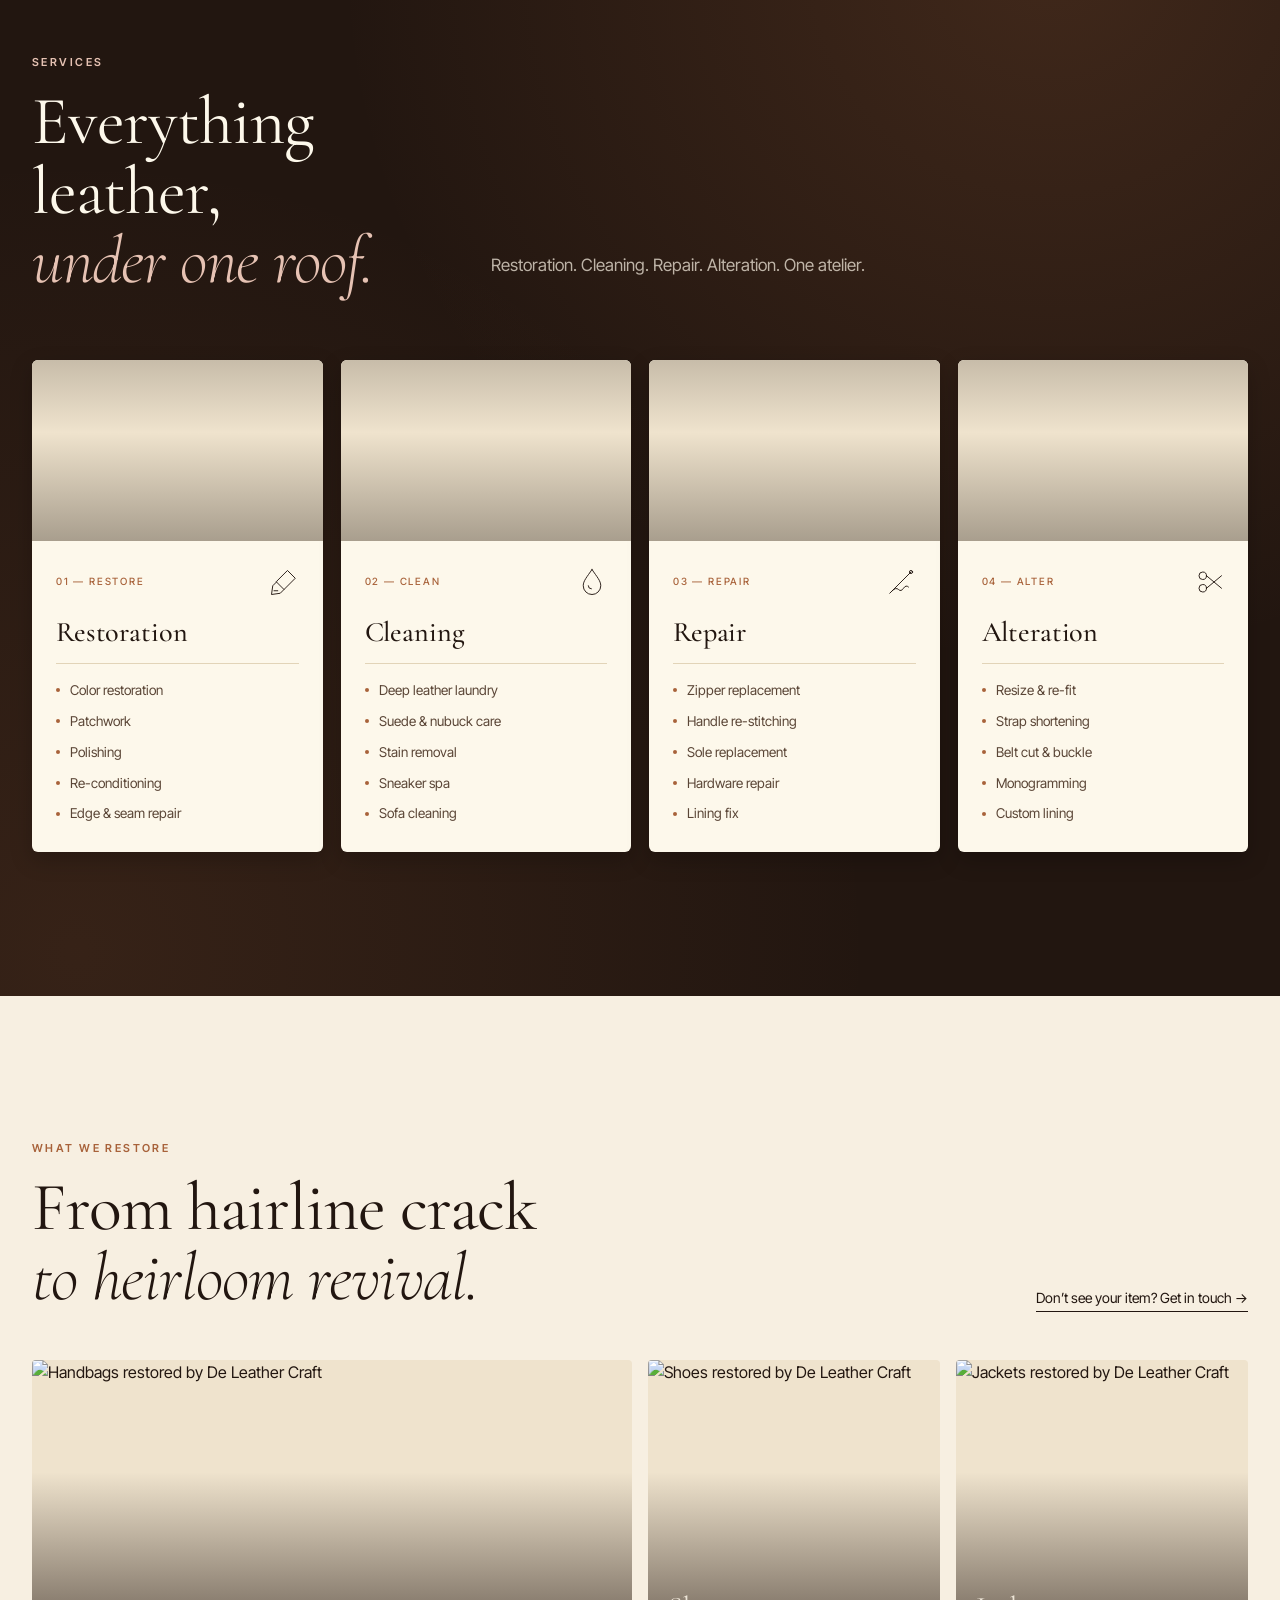
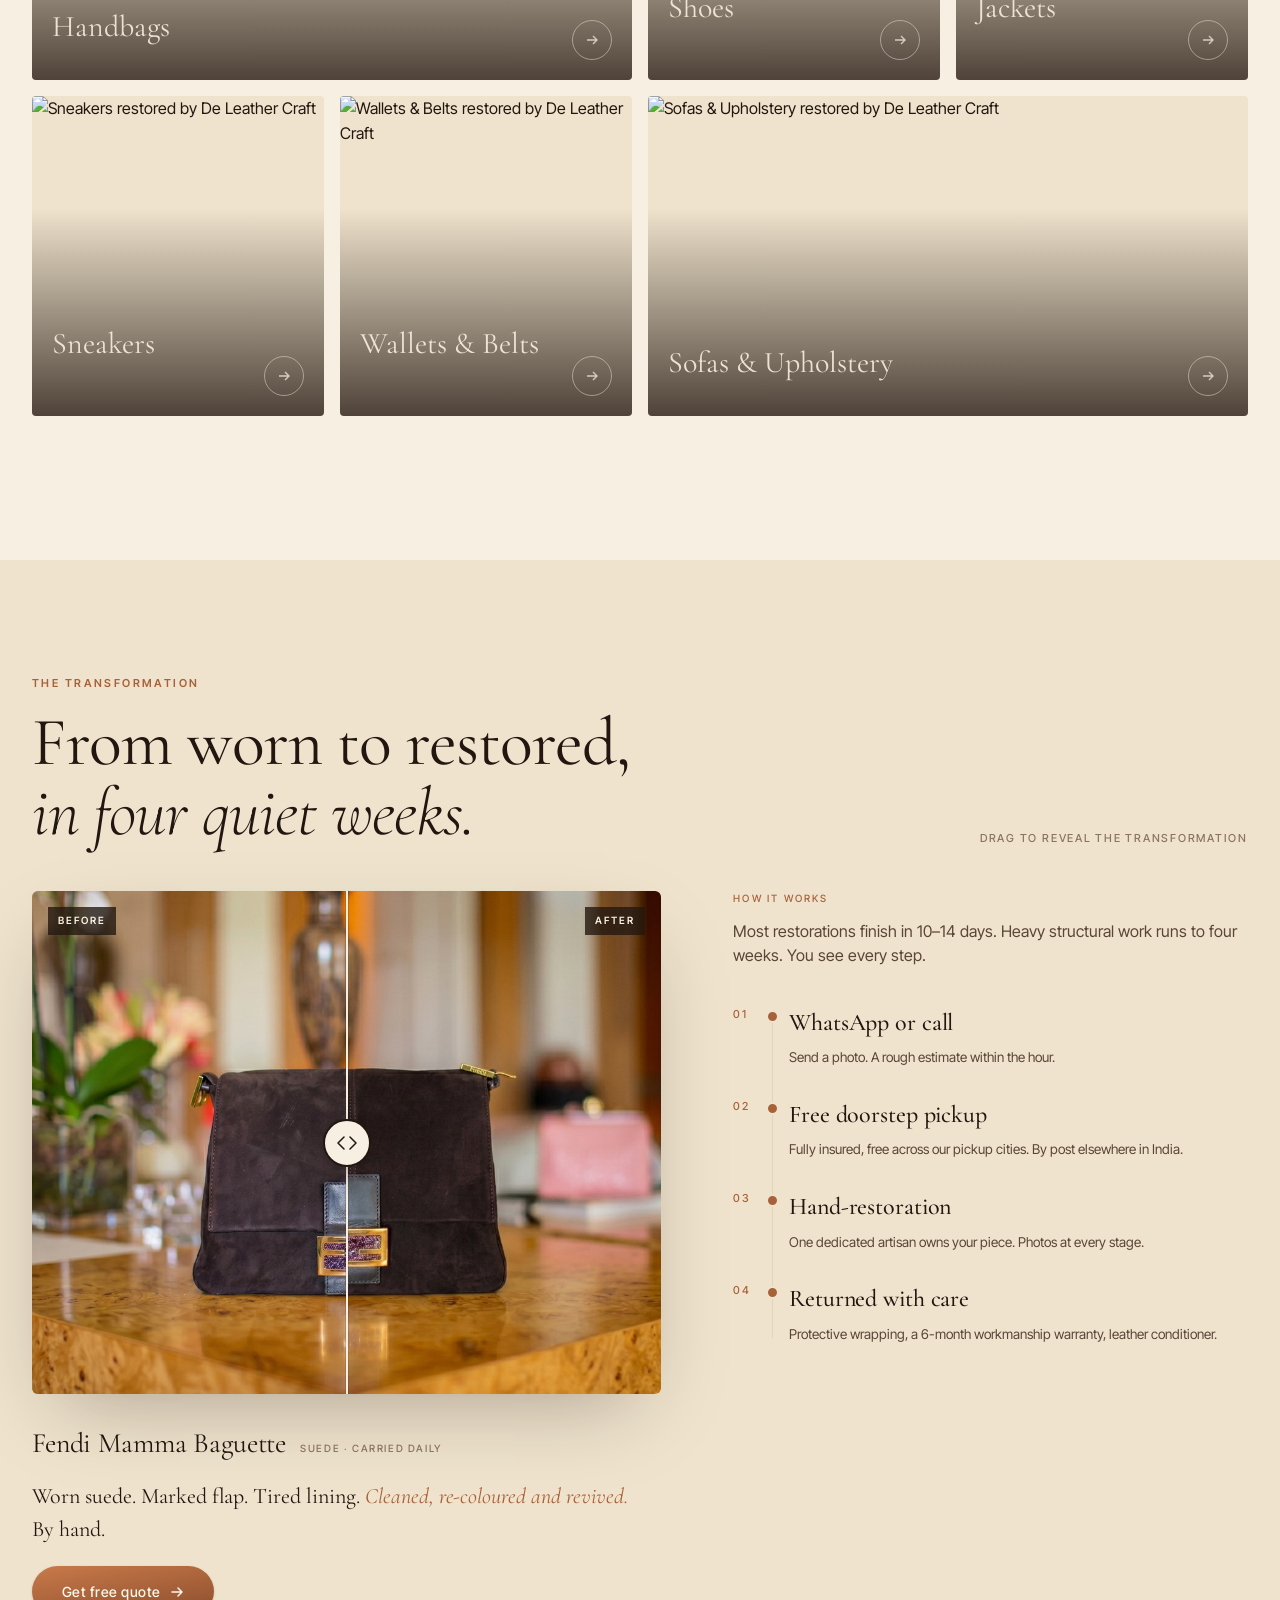
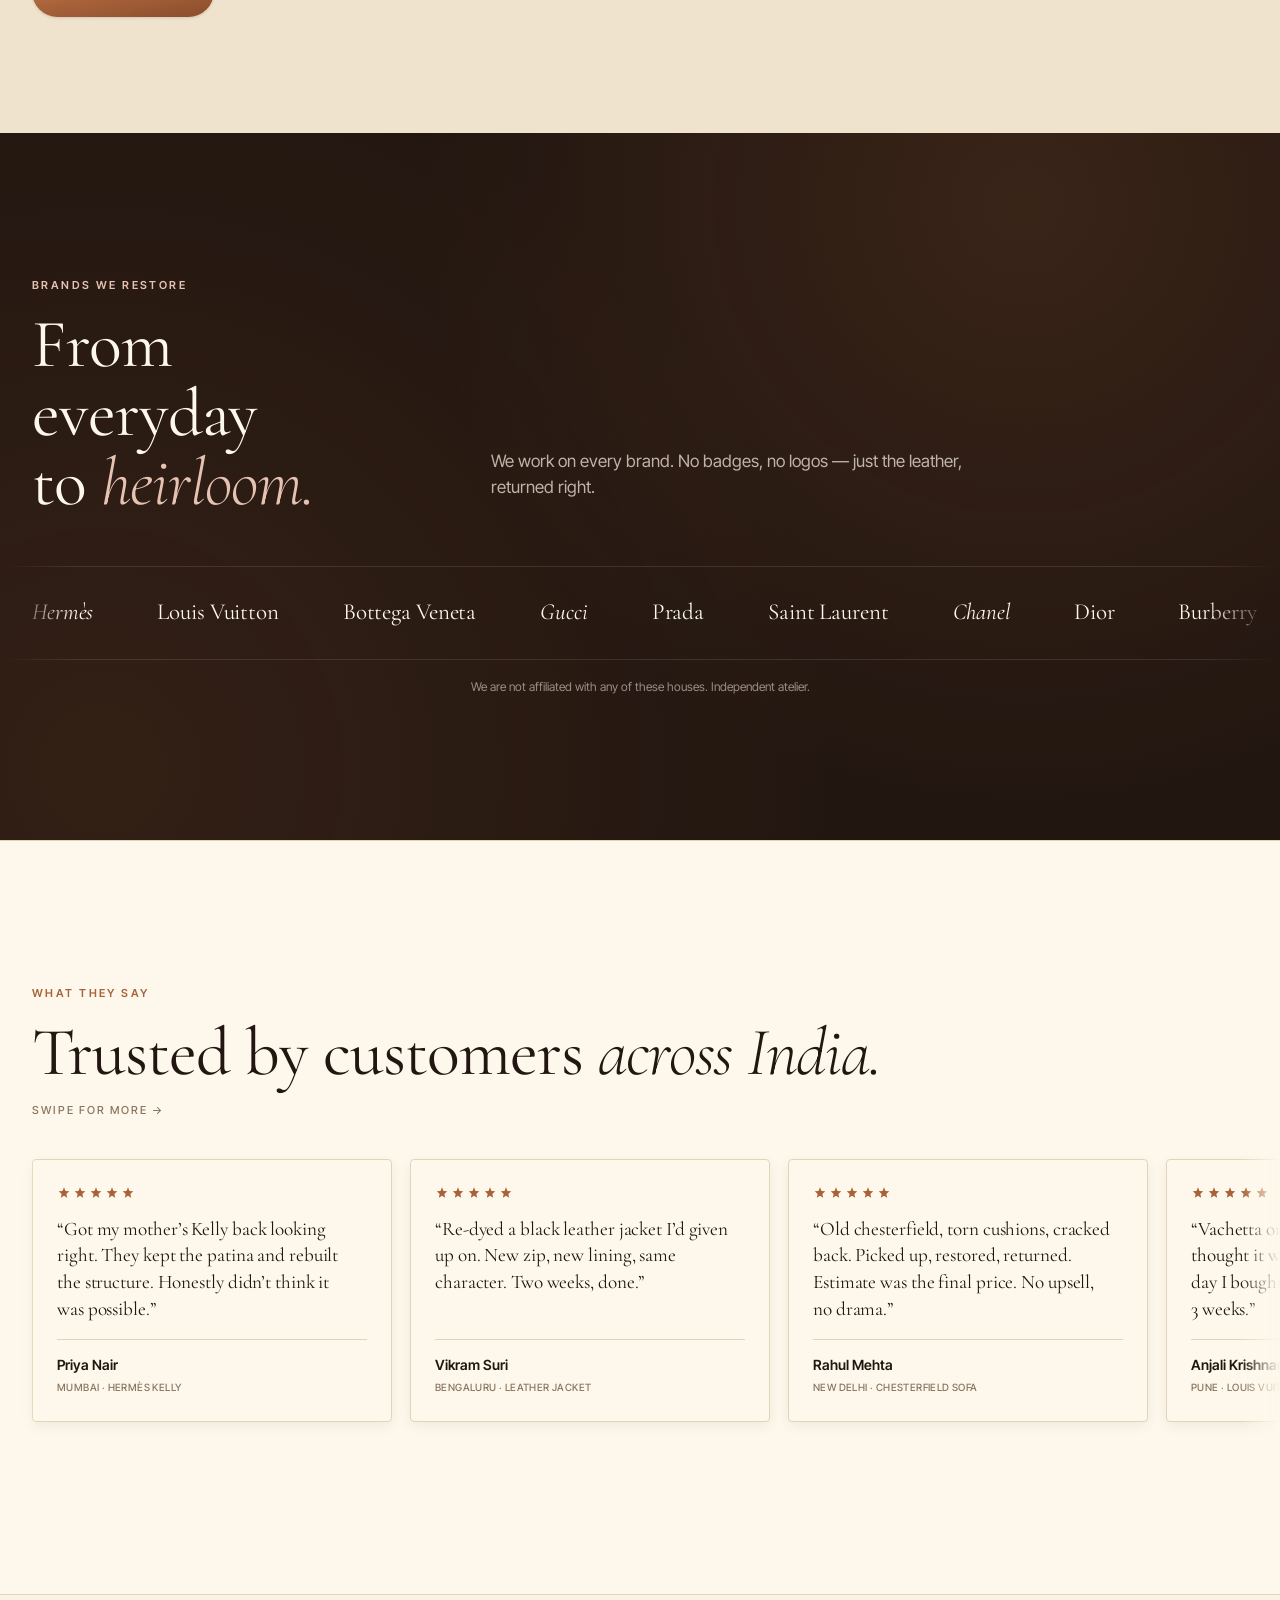
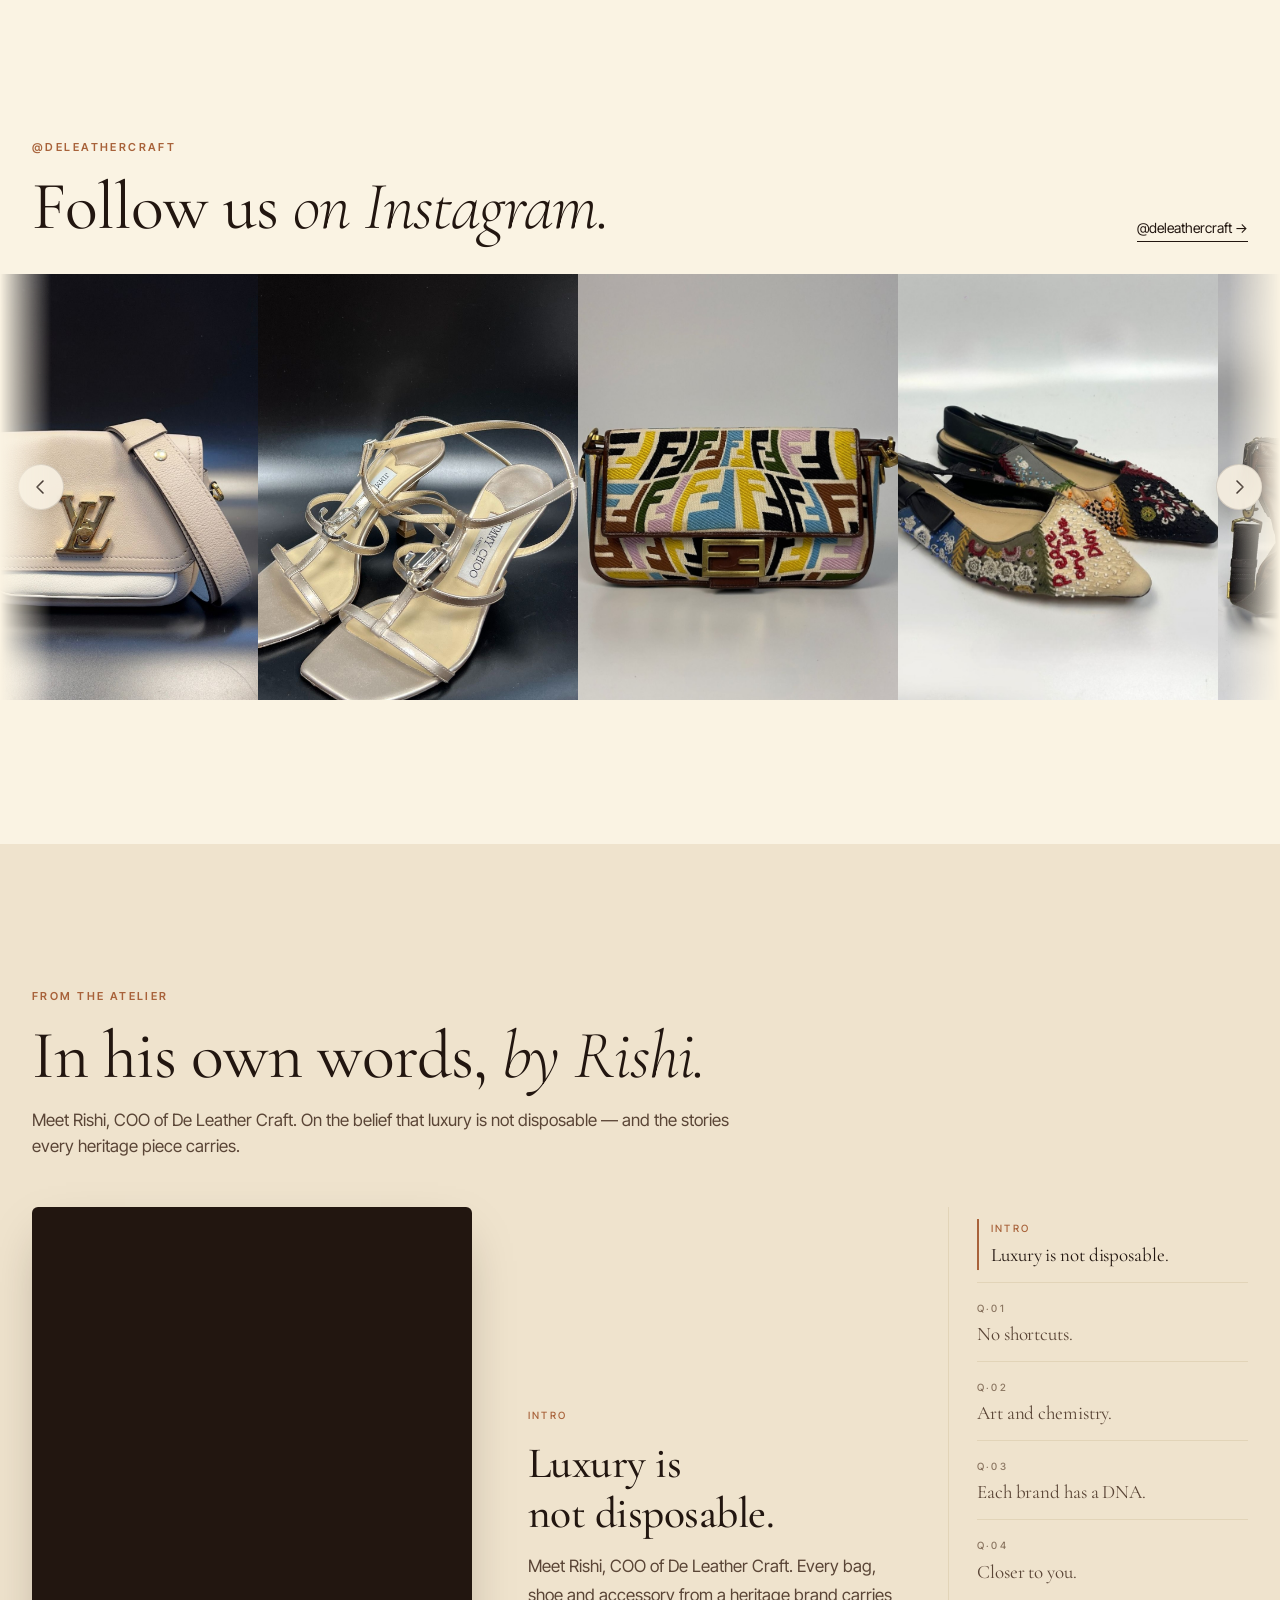
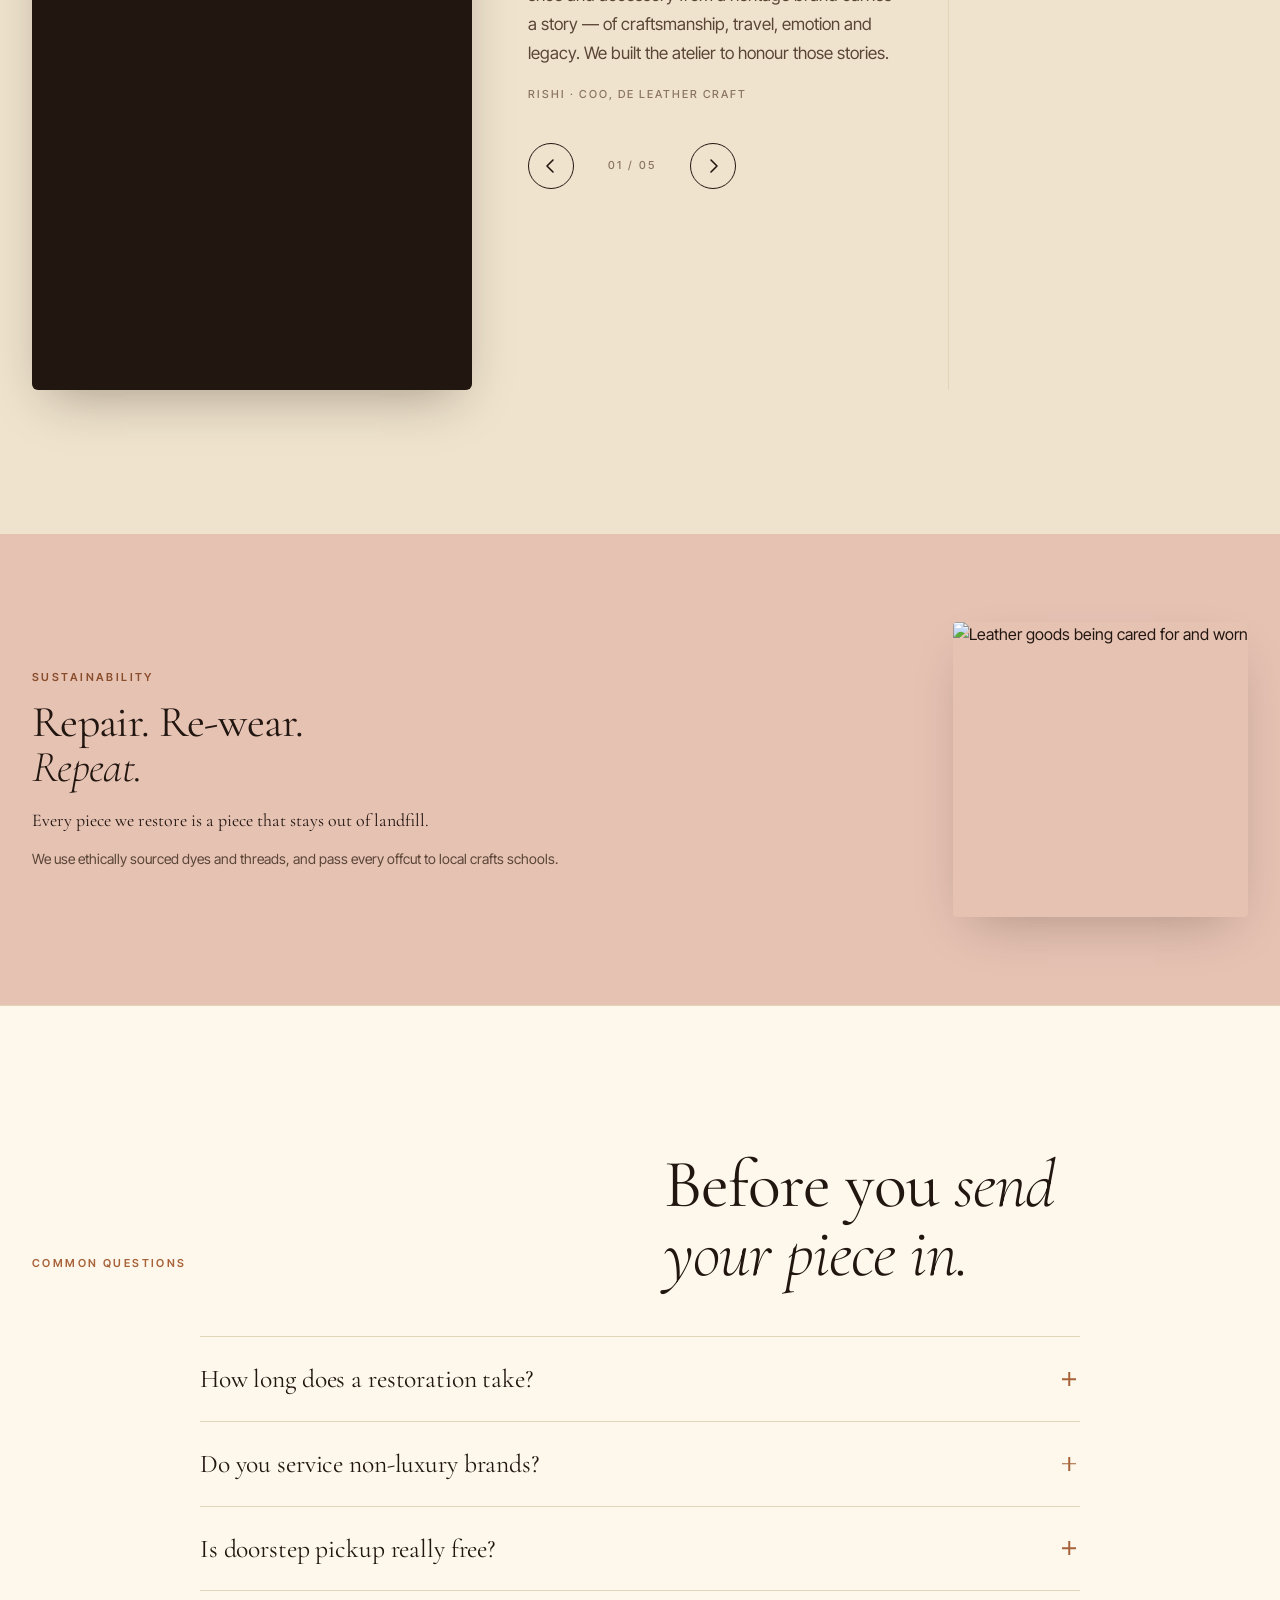
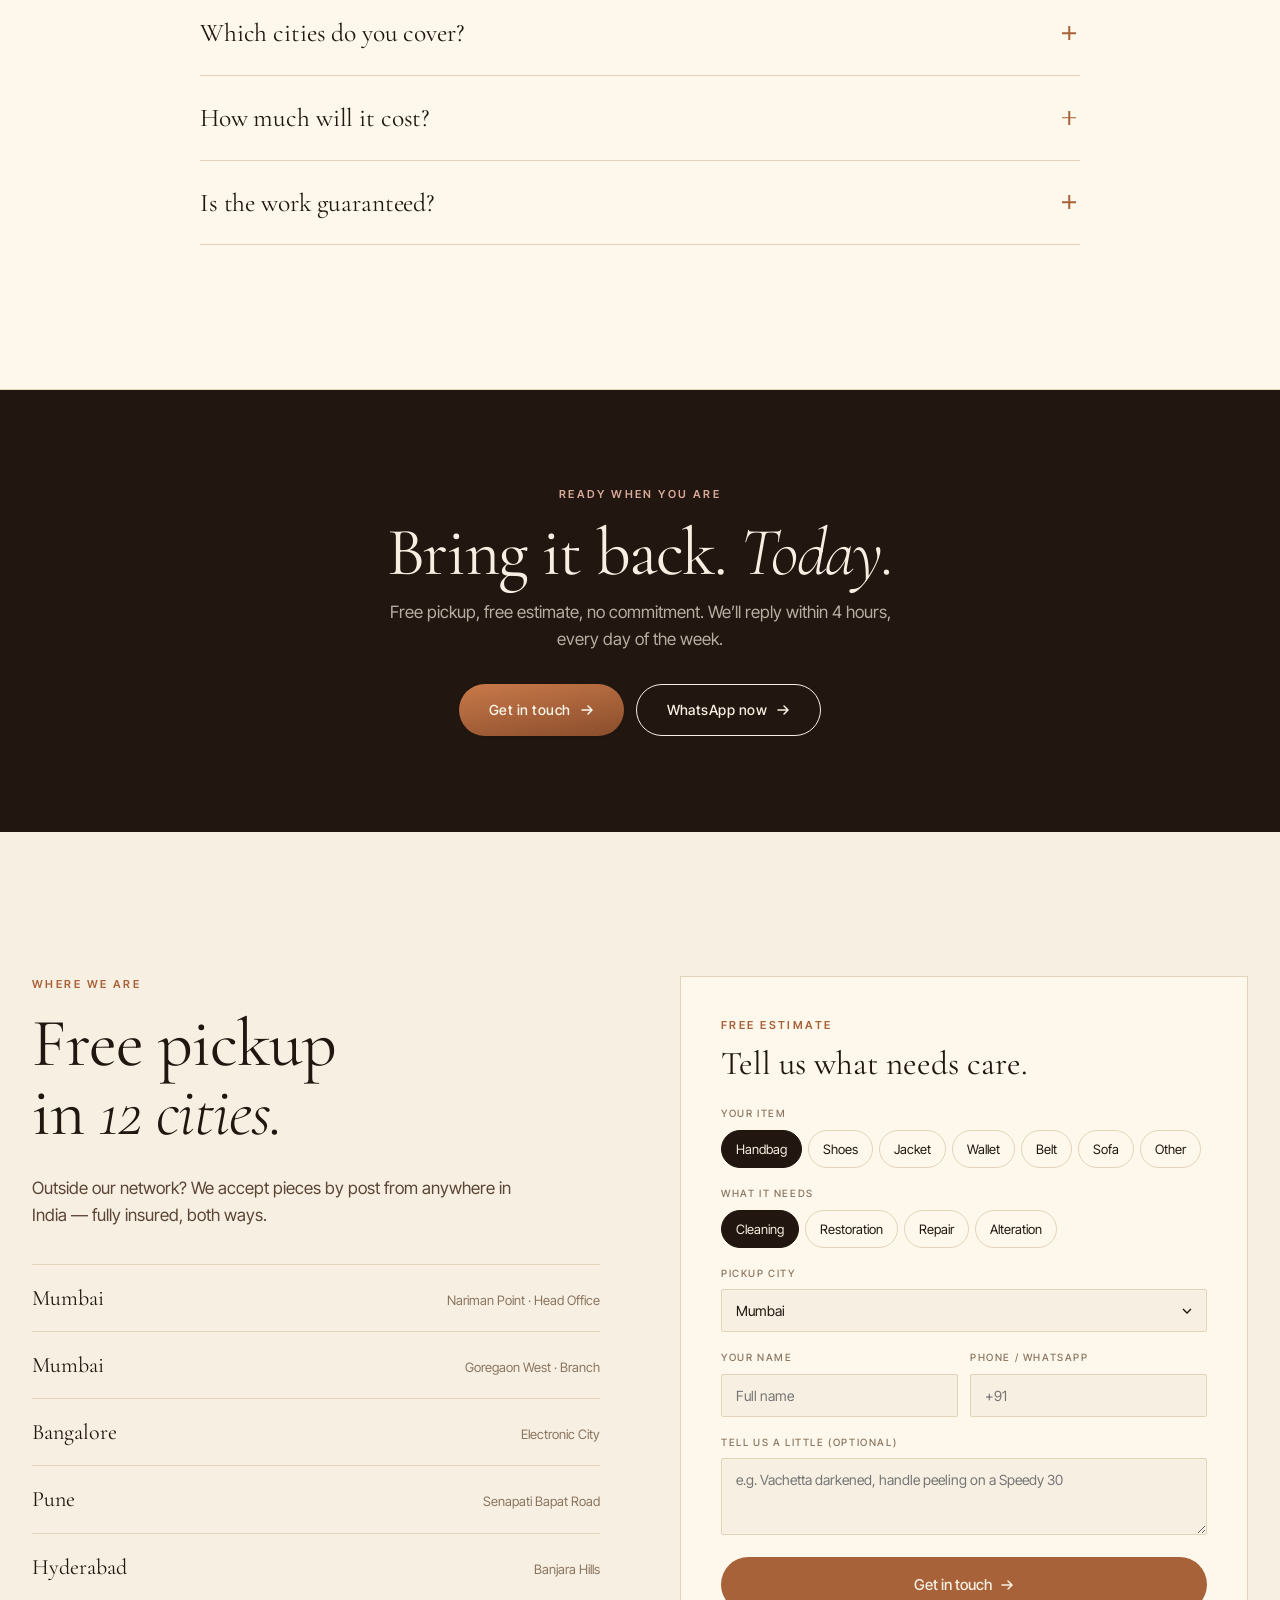
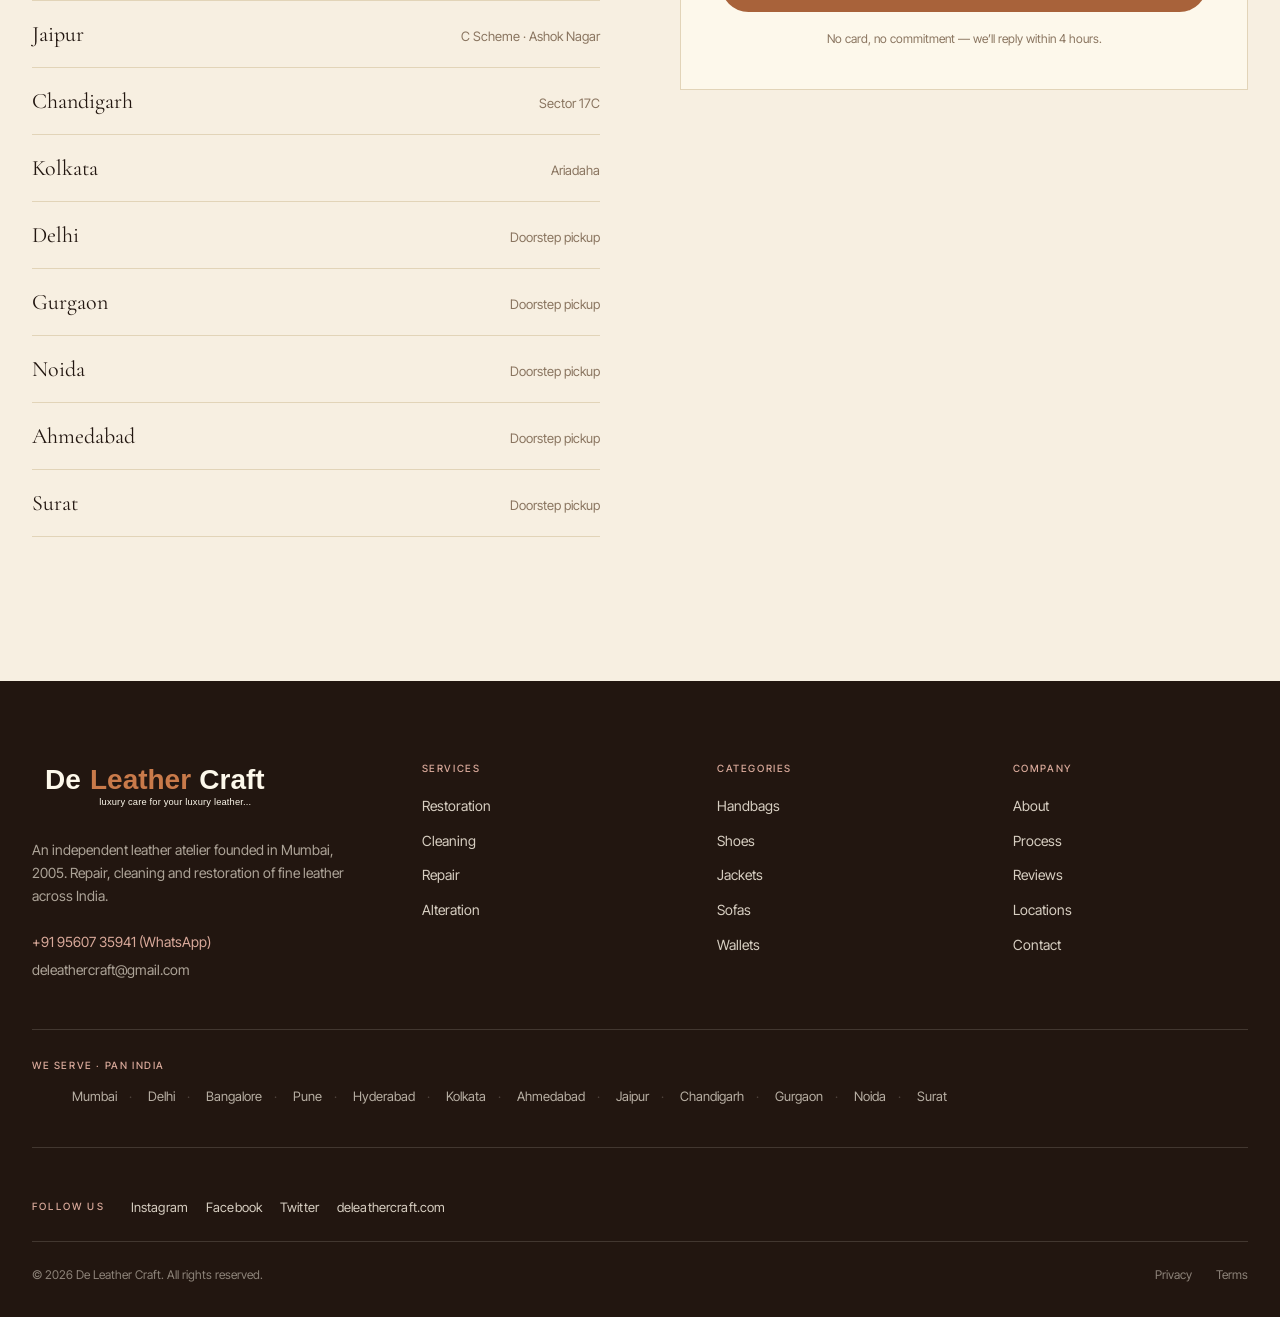
==== commit 4f034fd4: "chore: remove redundant service templates, keep single master + example Delete the weak/duplicate se" ====
--- a/index.html
+++ b/index.html
@@ -184,7 +184,7 @@
       <!-- Desktop navigation — all anchor links into existing sections.
            Drop-down menus removed for the single-page launch. -->
       <nav class="nav-desktop" aria-label="Primary">
-        <a href="/services/service-template" class="nav-link">Services</a>
+        <a href="/services/leather-bag-restoration" class="nav-link">Services</a>
         <a href="#categories"    class="nav-link">What we restore</a>
         <a href="#before-after"  class="nav-link">Transformation</a>
         <a href="#brands"        class="nav-link">Brands</a>
@@ -213,7 +213,7 @@
     <!-- Mobile drawer — same anchor links as desktop nav -->
     <div class="mobile-nav" id="mobileNav">
       <ul class="mobile-nav__list">
-        <li><a href="/services/service-template" class="mobile-nav__link">Services</a></li>
+        <li><a href="/services/leather-bag-restoration" class="mobile-nav__link">Services</a></li>
         <li><a href="#categories"    class="mobile-nav__link">What we restore</a></li>
         <li><a href="#before-after"  class="mobile-nav__link">Transformation</a></li>
         <li><a href="#brands"        class="mobile-nav__link">Brands</a></li>
@@ -333,7 +333,7 @@
 
         <div class="services-grid">
 
-          <a class="services-col" href="/services/restoration">
+          <a class="services-col" href="/services/leather-bag-restoration">
             <div class="services-col__media" style="background-image: url('https://images.unsplash.com/photo-1554825959-e9a6670d4f18?w=900&q=80&auto=format&fit=crop');"></div>
             <div class="services-col__body">
               <div class="services-col__head">
@@ -1382,7 +1382,7 @@
         <div class="footer-col">
           <div class="mono footer-col__title">Services</div>
           <ul>
-            <li><a href="/services/restoration">Restoration</a></li>
+            <li><a href="/services/leather-bag-restoration">Restoration</a></li>
             <li><a href="/services/cleaning">Cleaning</a></li>
             <li><a href="/services/repair">Repair</a></li>
             <li><a href="/services/alteration">Alteration</a></li>
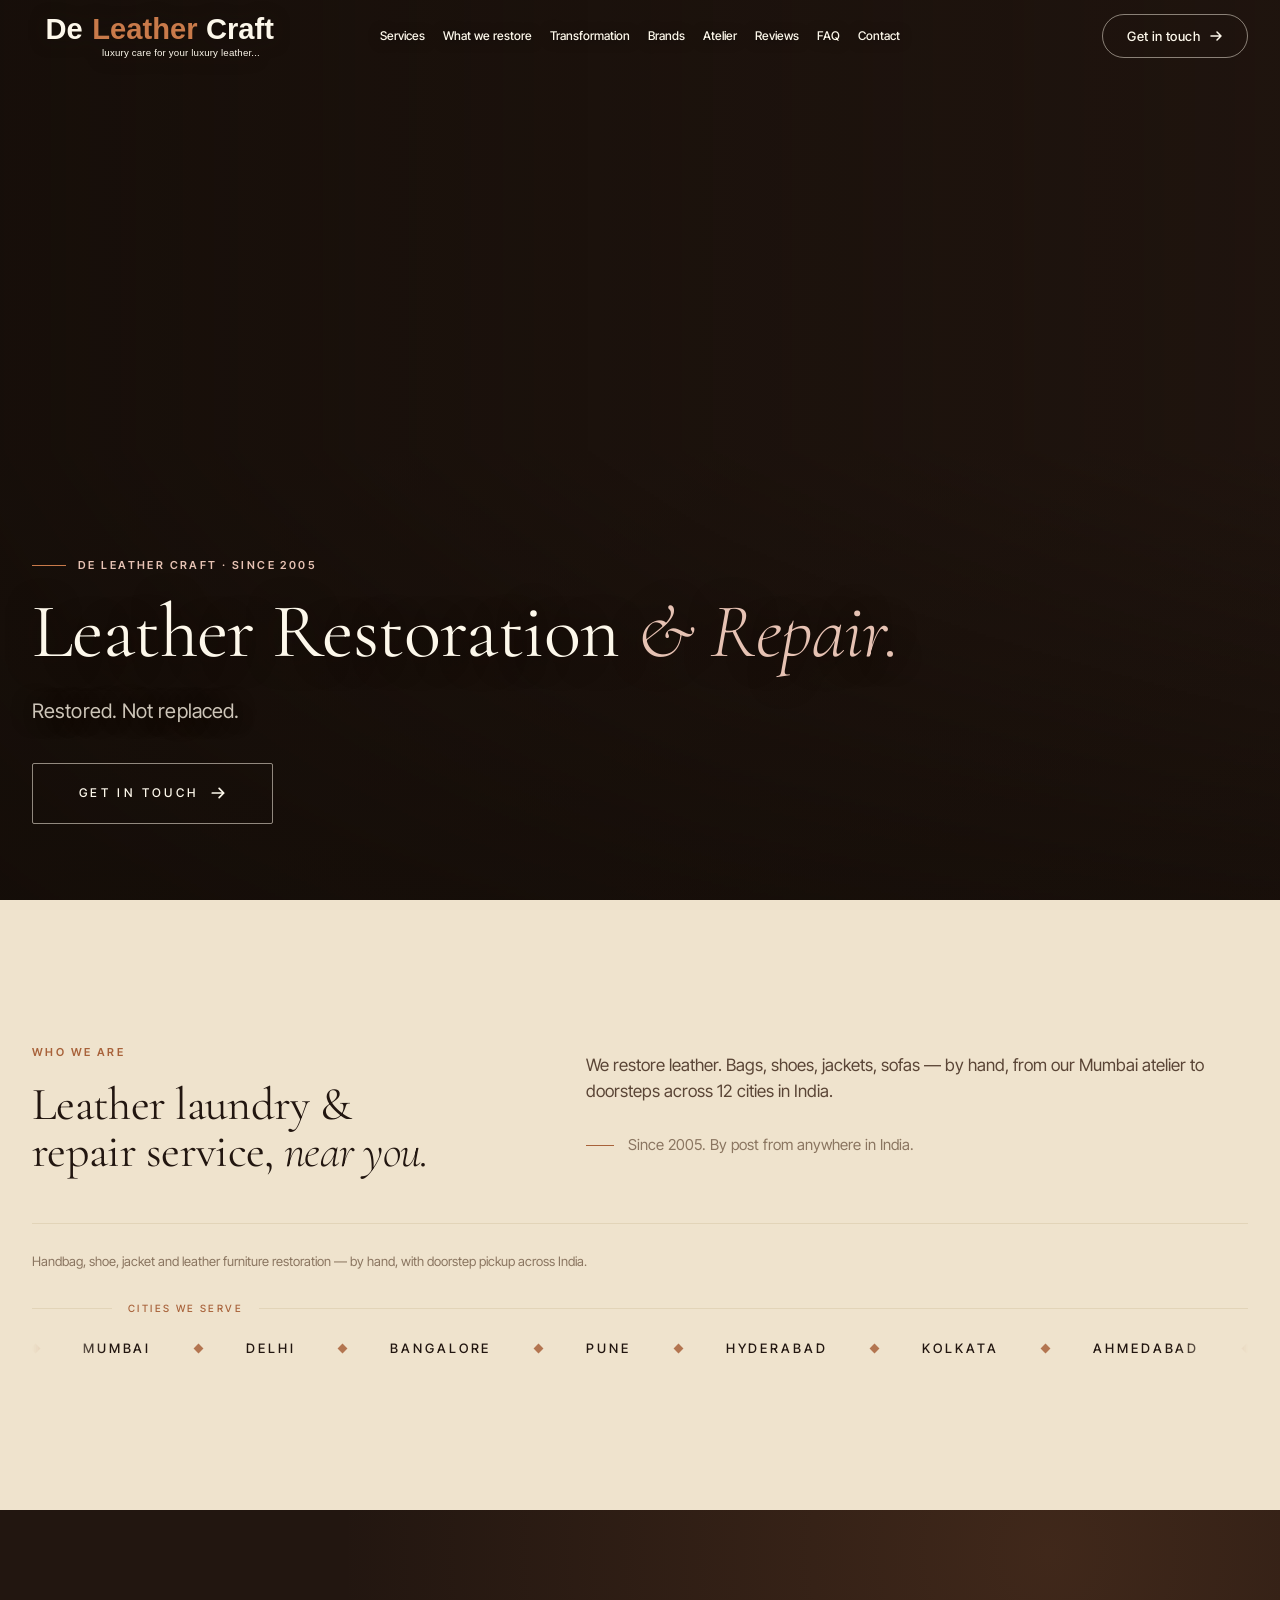
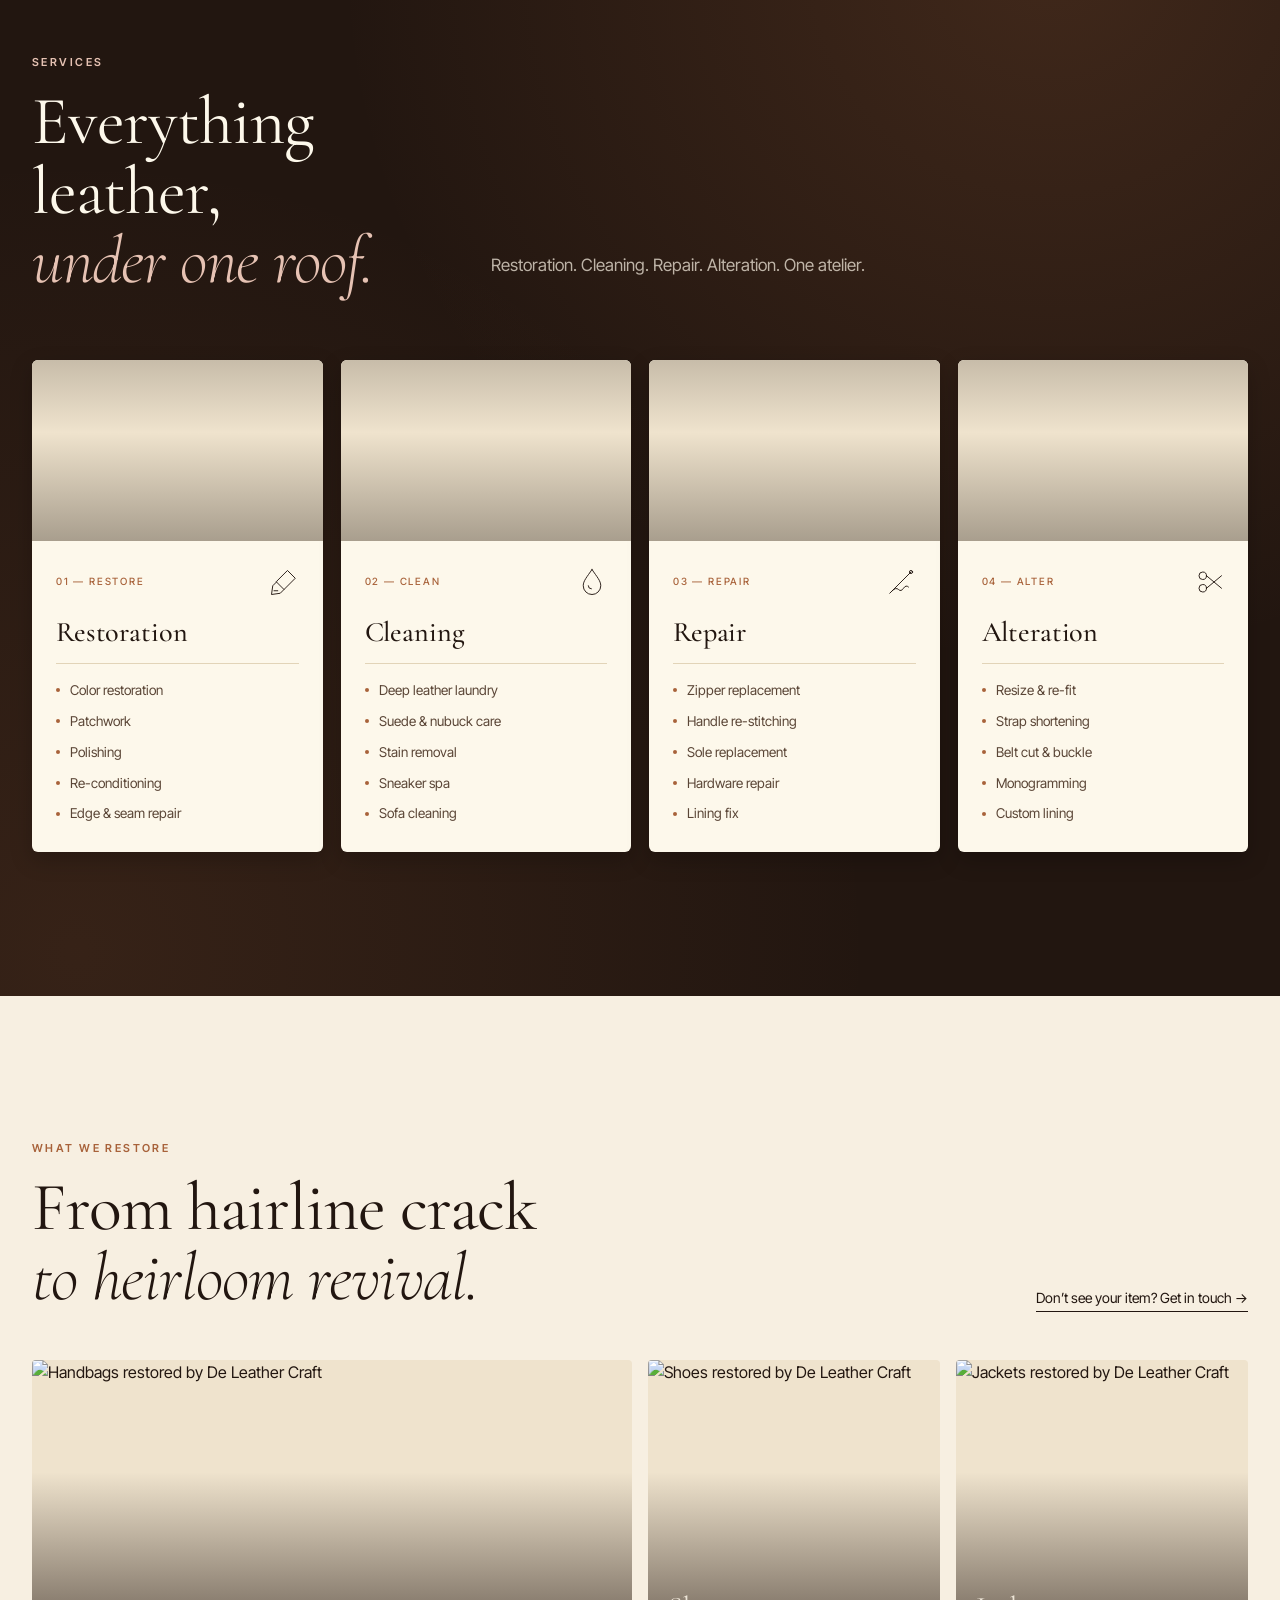
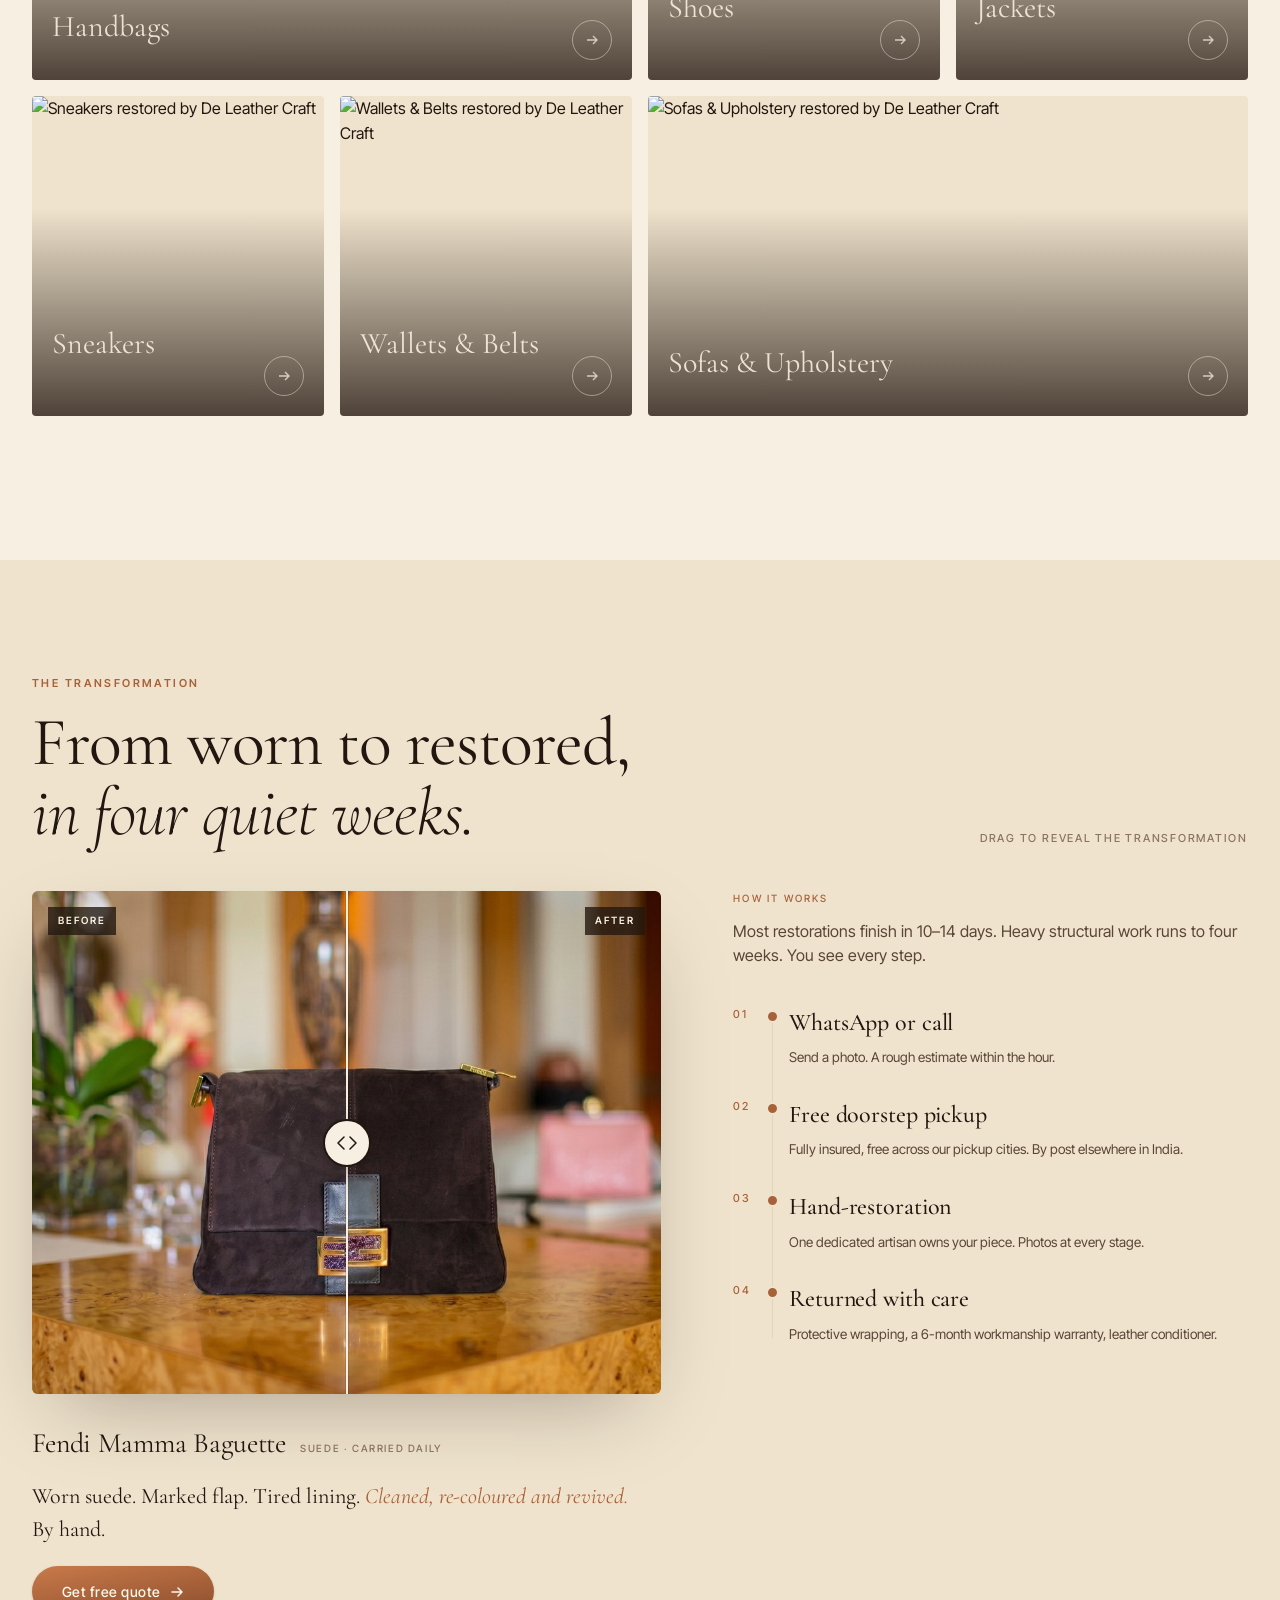
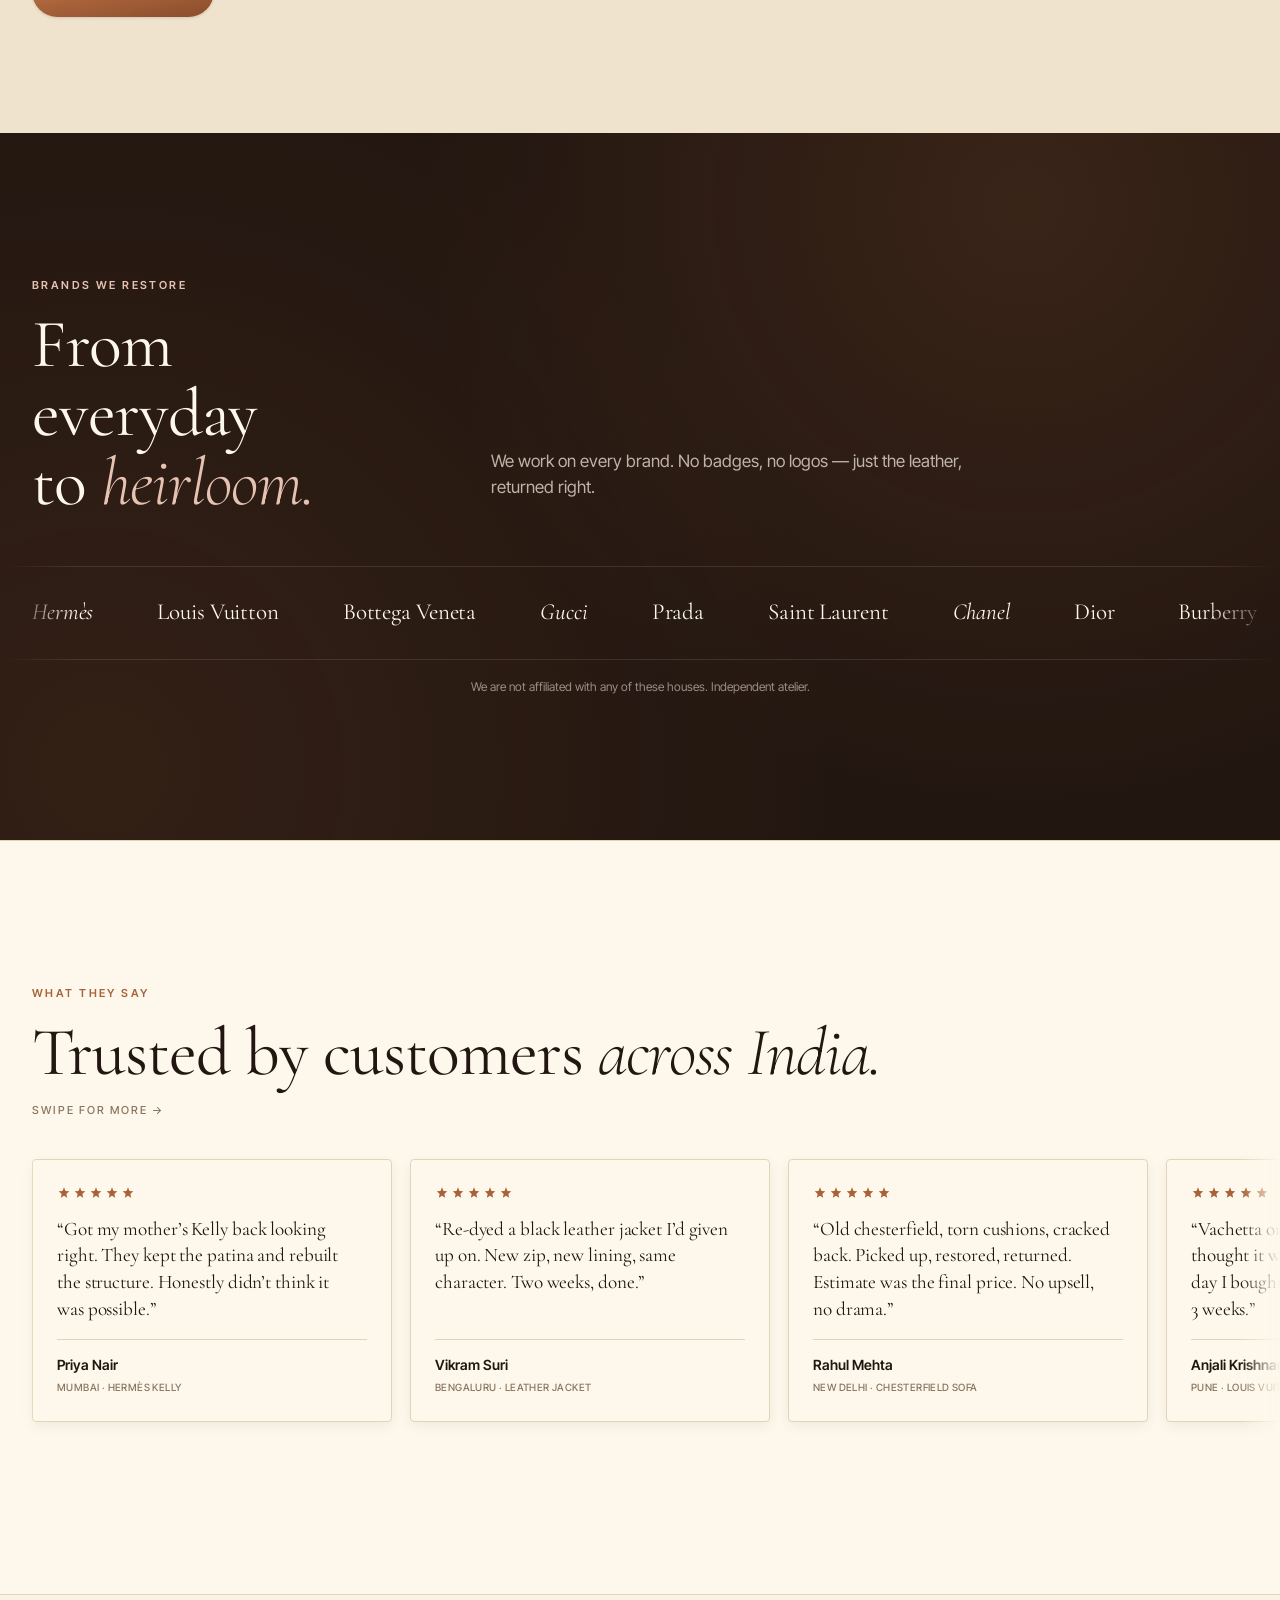
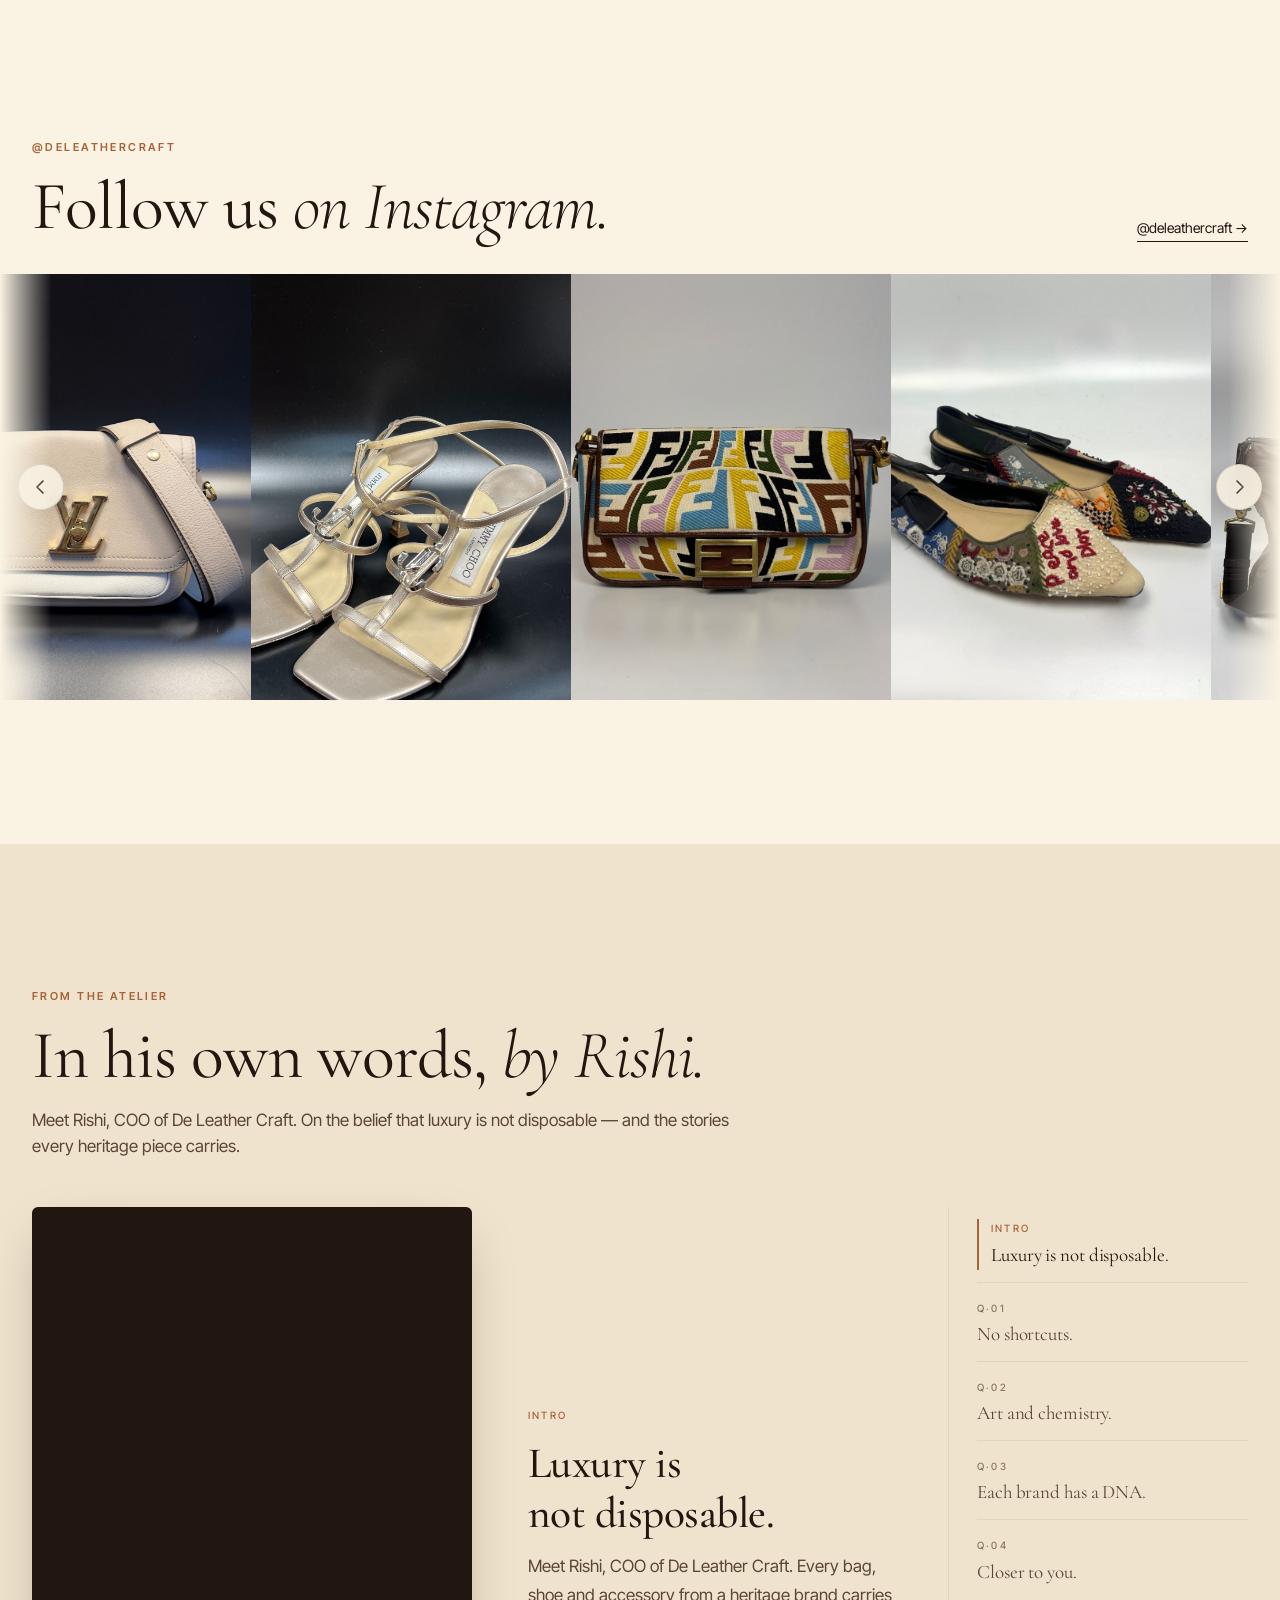
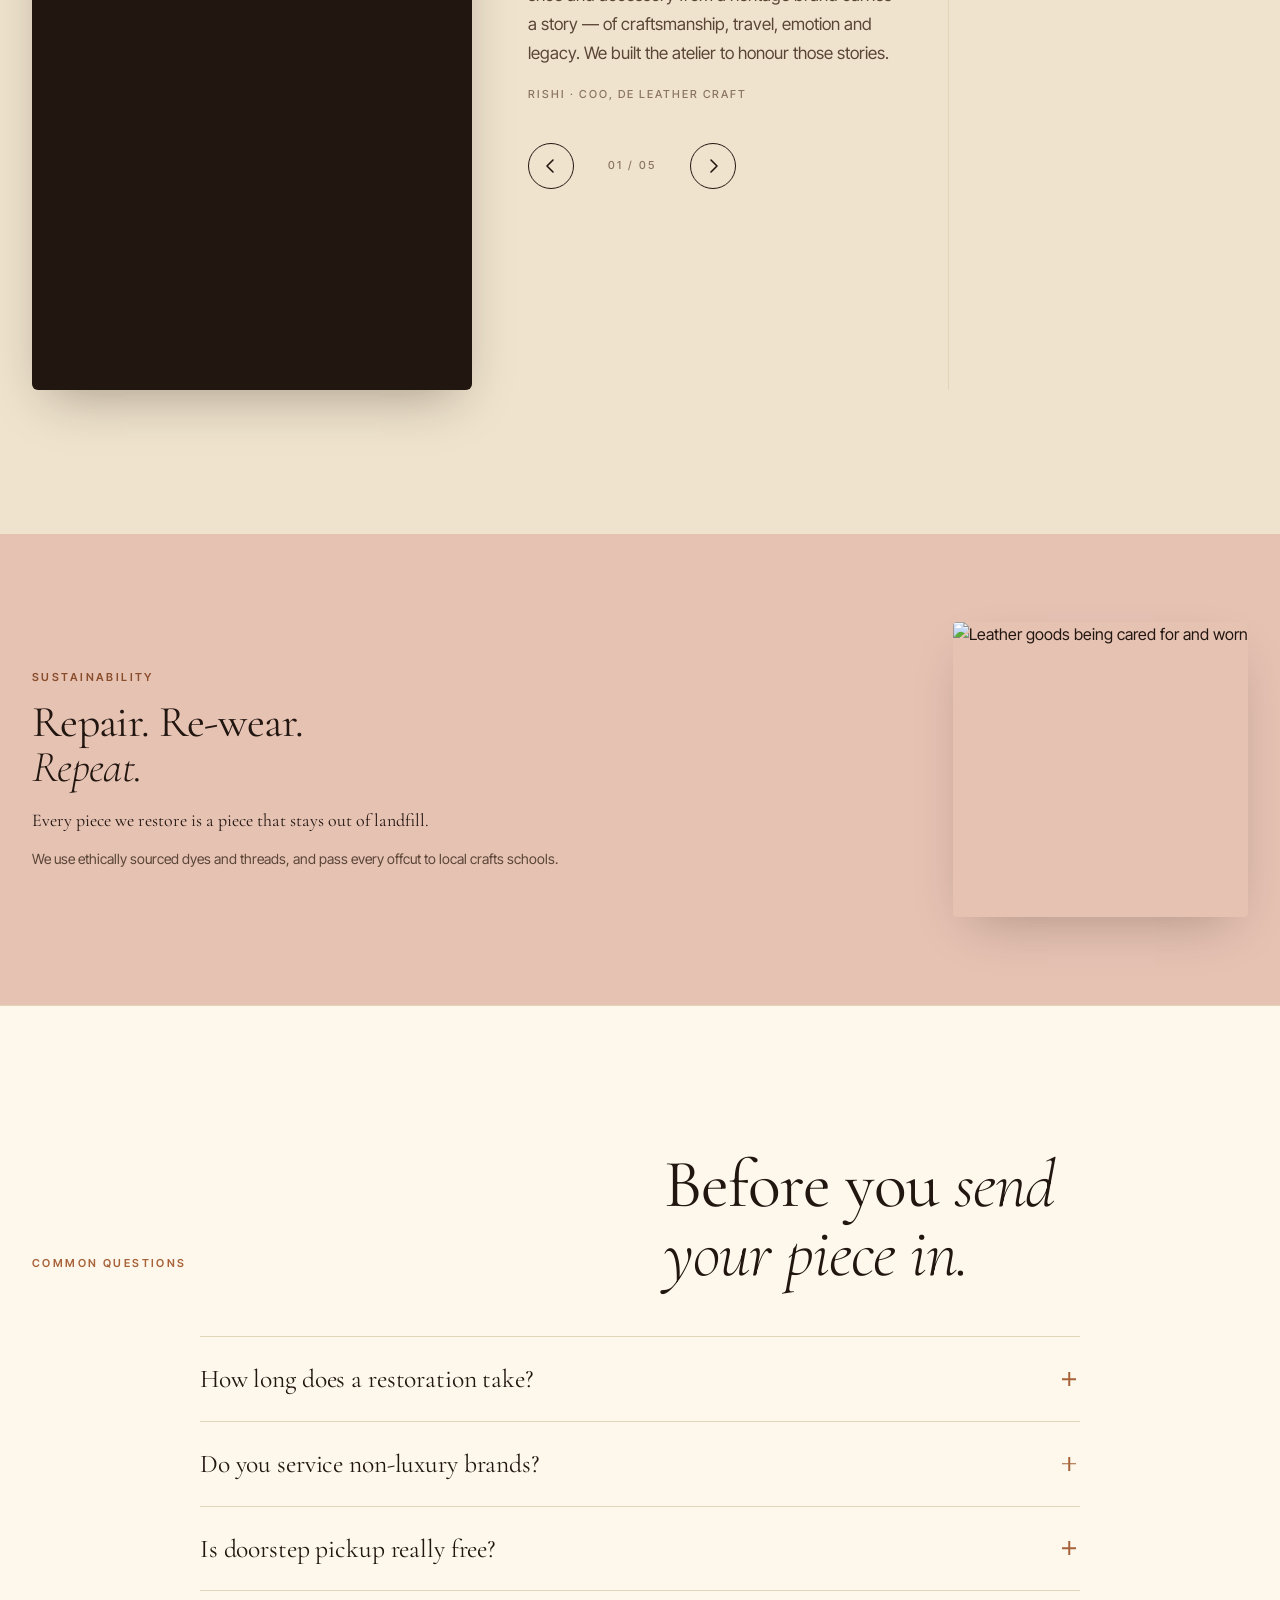
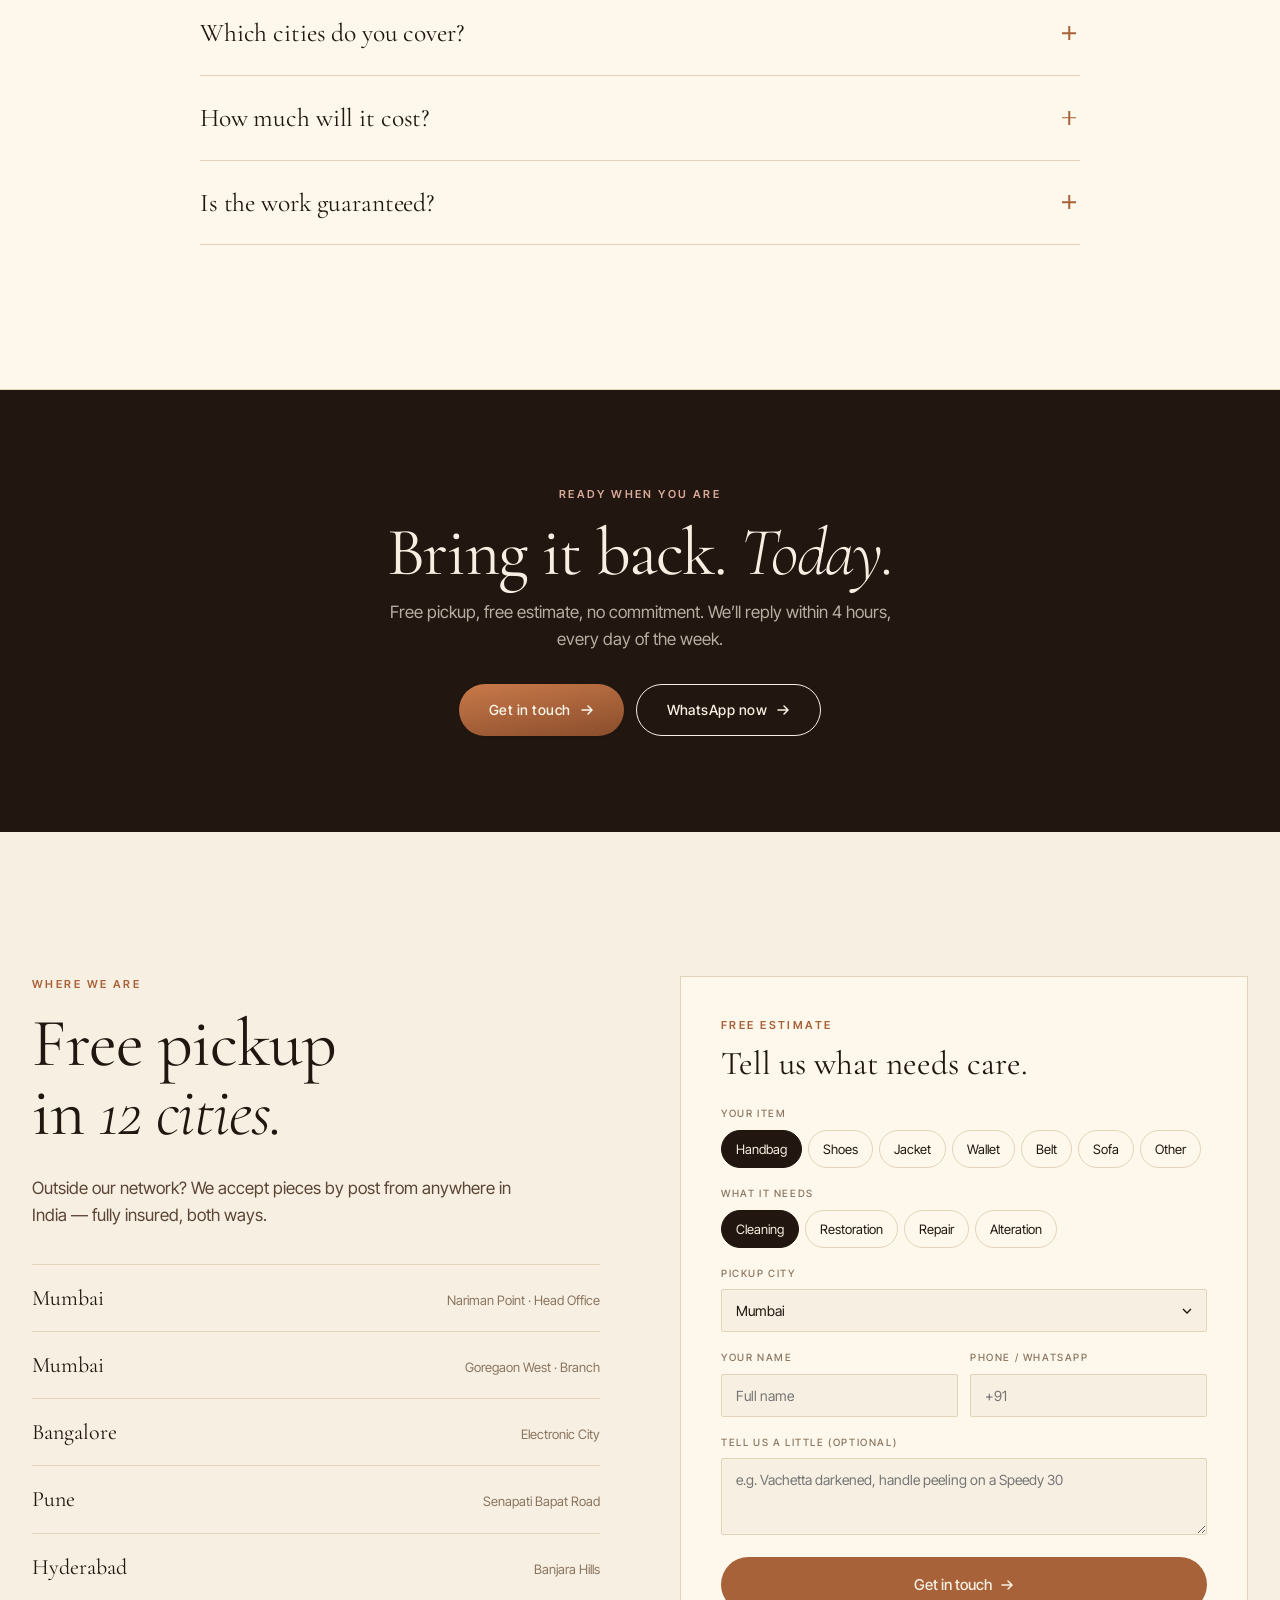
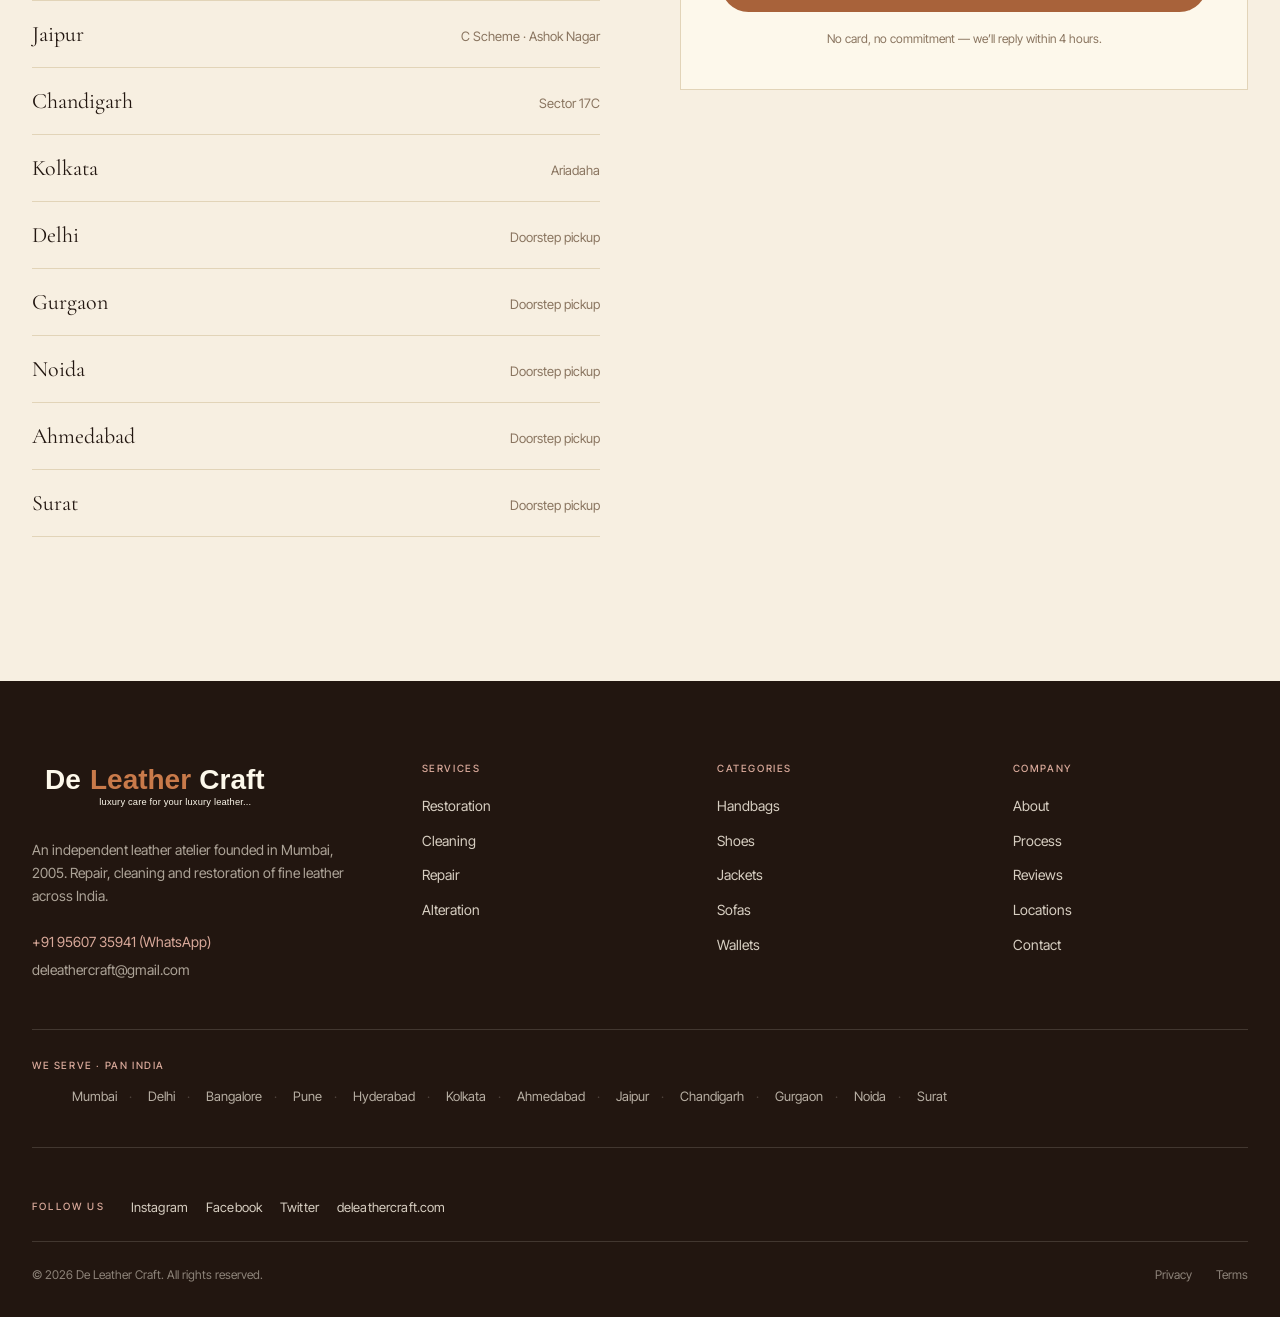
==== commit 94d4b660: "feat(template): redesign mobile header, process strip & hero visual - Header: larger mobile logo + h" ====
--- a/index.html
+++ b/index.html
@@ -204,7 +204,7 @@
 
       <!-- Burger toggle (mobile) -->
       <button class="nav-burger" id="navBurger" aria-label="Toggle menu" aria-expanded="false" aria-controls="mobileNav">
-        <svg width="18" height="14" viewBox="0 0 18 14" aria-hidden="true">
+        <svg width="20" height="16" viewBox="0 0 18 14" aria-hidden="true">
           <path id="burgerPath" d="M2 2 L16 2 M2 7 L16 7 M2 12 L16 12" stroke="currentColor" stroke-width="1.5" fill="none" stroke-linecap="round" />
         </svg>
       </button>
@@ -1606,6 +1606,17 @@
         });
       }
 
+      /* ---- Scroll-start solid header (mobile) ----------------------- */
+      /* Header reads solid the moment the page leaves the top on phones;
+         CSS gates the visual swap to <=1200px. */
+      if (siteHeader) {
+        var onHeaderScroll = function () {
+          siteHeader.classList.toggle('site-header--scrolled', window.scrollY > 8);
+        };
+        window.addEventListener('scroll', onHeaderScroll, { passive: true });
+        onHeaderScroll();
+      }
+
 
       /* ---- 6. Atelier slider — founder Q&A YouTube Shorts ----------- */
       var atelierSlider = document.getElementById('atelierSlider');
--- a/style.css
+++ b/style.css
@@ -361,15 +361,15 @@
 .dlc-logo__tan      { fill: #a46839; transition: fill 0.3s ease; }
 
 @media (max-width: 960px) {
-  .dlc-logo__svg { height: 44px; }
+  .dlc-logo__svg { height: 46px; }
 }
 
 @media (max-width: 520px) {
-  .dlc-logo__svg { height: 36px; }
+  .dlc-logo__svg { height: 40px; }
 }
 
 @media (max-width: 380px) {
-  .dlc-logo__svg { height: 32px; }
+  .dlc-logo__svg { height: 35px; }
   /* Hide the tagline line on tiny phones to keep the wordmark legible */
   .dlc-logo__tagline { display: none; }
 }
@@ -445,8 +445,8 @@
 /* Burger toggle */
 .nav-burger {
   display: none;
-  width: 40px;
-  height: 40px;
+  width: 46px;
+  height: 46px;
   align-items: center;
   justify-content: center;
   border: 1px solid var(--line);
@@ -518,6 +518,23 @@
   .nav-desktop,
   .nav-desktop-cta { display: none; }
   .nav-burger { display: flex; }
+
+  /* On mobile the header goes solid the moment the page scrolls,
+     not when the hero ends. JS adds .site-header--scrolled past a
+     few px; this wins over --over-hero (later in source, +1 class). */
+  .site-header--over-hero.site-header--scrolled {
+    background-color: rgba(247, 239, 225, 0.92);
+    backdrop-filter: blur(14px);
+    -webkit-backdrop-filter: blur(14px);
+    border-bottom-color: var(--line);
+  }
+  .site-header--over-hero.site-header--scrolled .dlc-logo__charcoal { fill: #464646; }
+  .site-header--over-hero.site-header--scrolled .dlc-logo__tan      { fill: #a46839; }
+  .site-header--over-hero.site-header--scrolled .dlc-logo__svg      { filter: none; }
+  .site-header--over-hero.site-header--scrolled .nav-burger {
+    border-color: var(--line);
+    color: var(--ink);
+  }
 }
 
 
